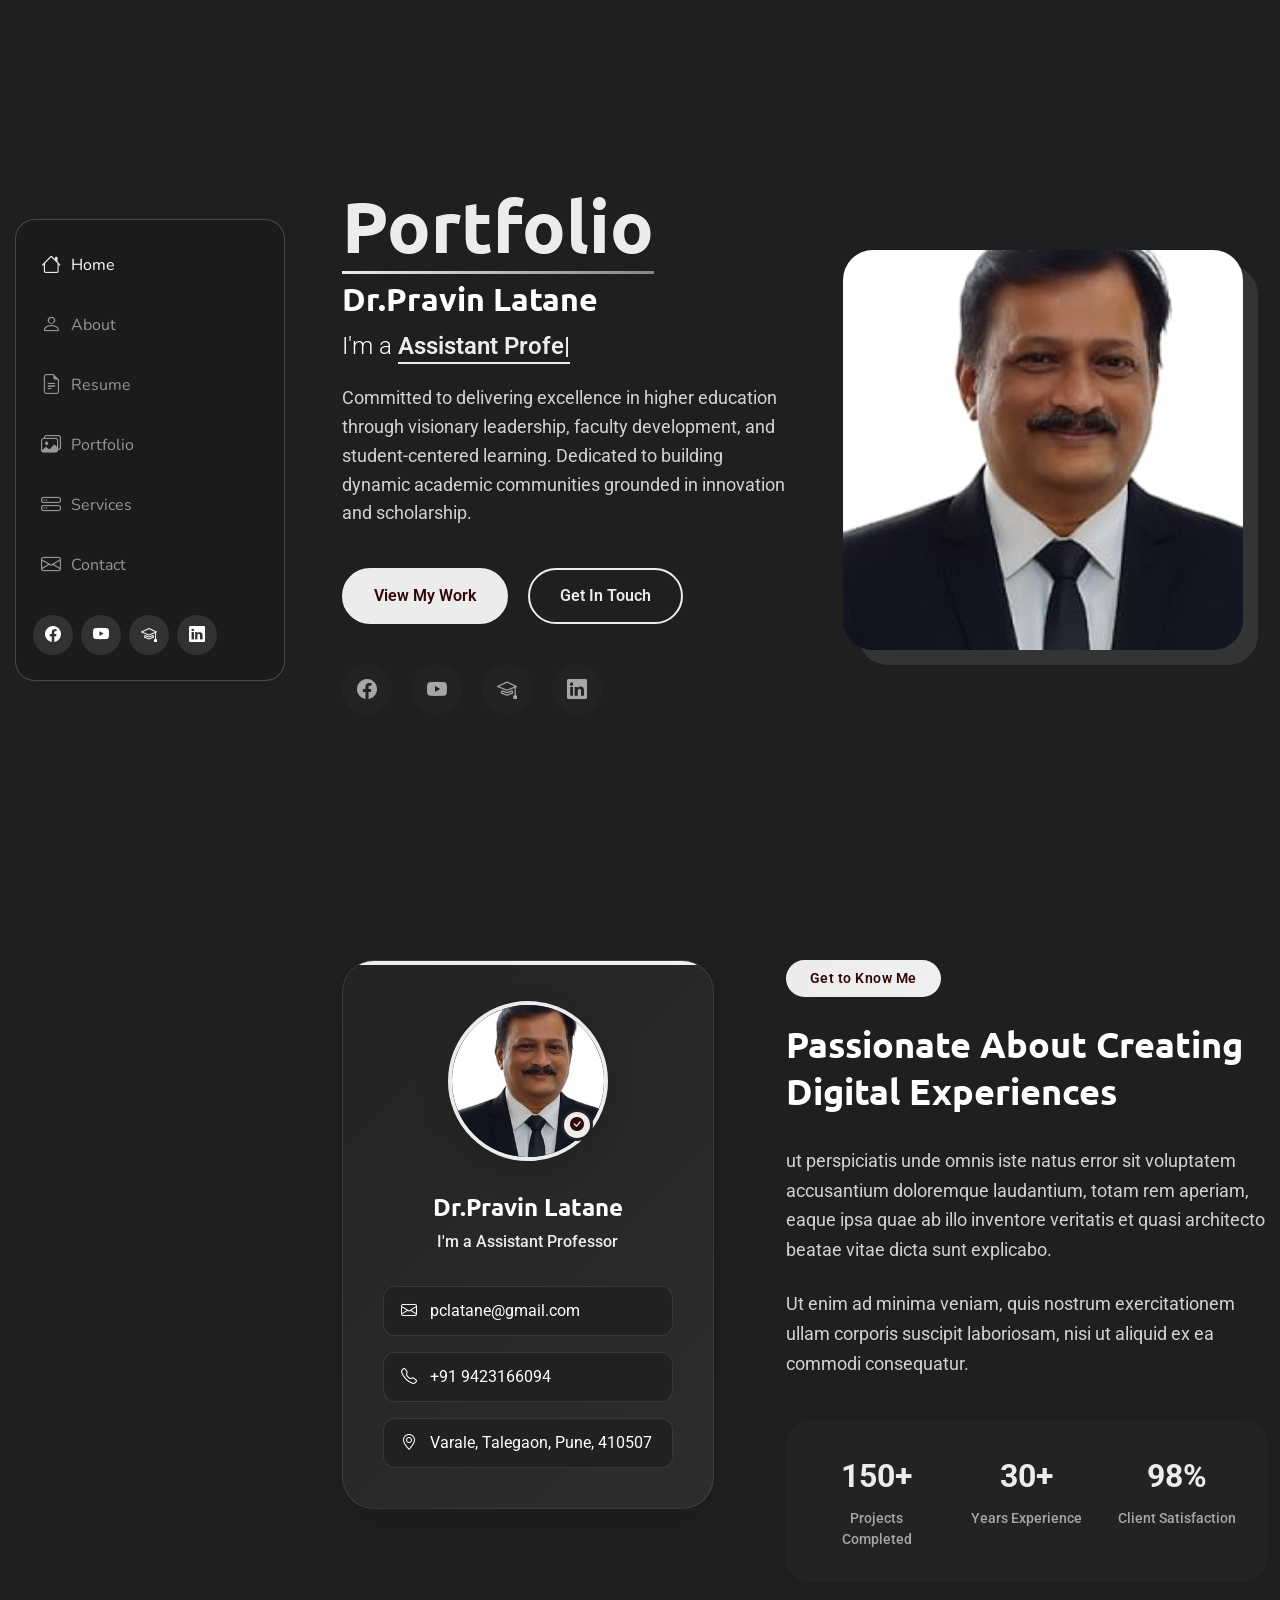
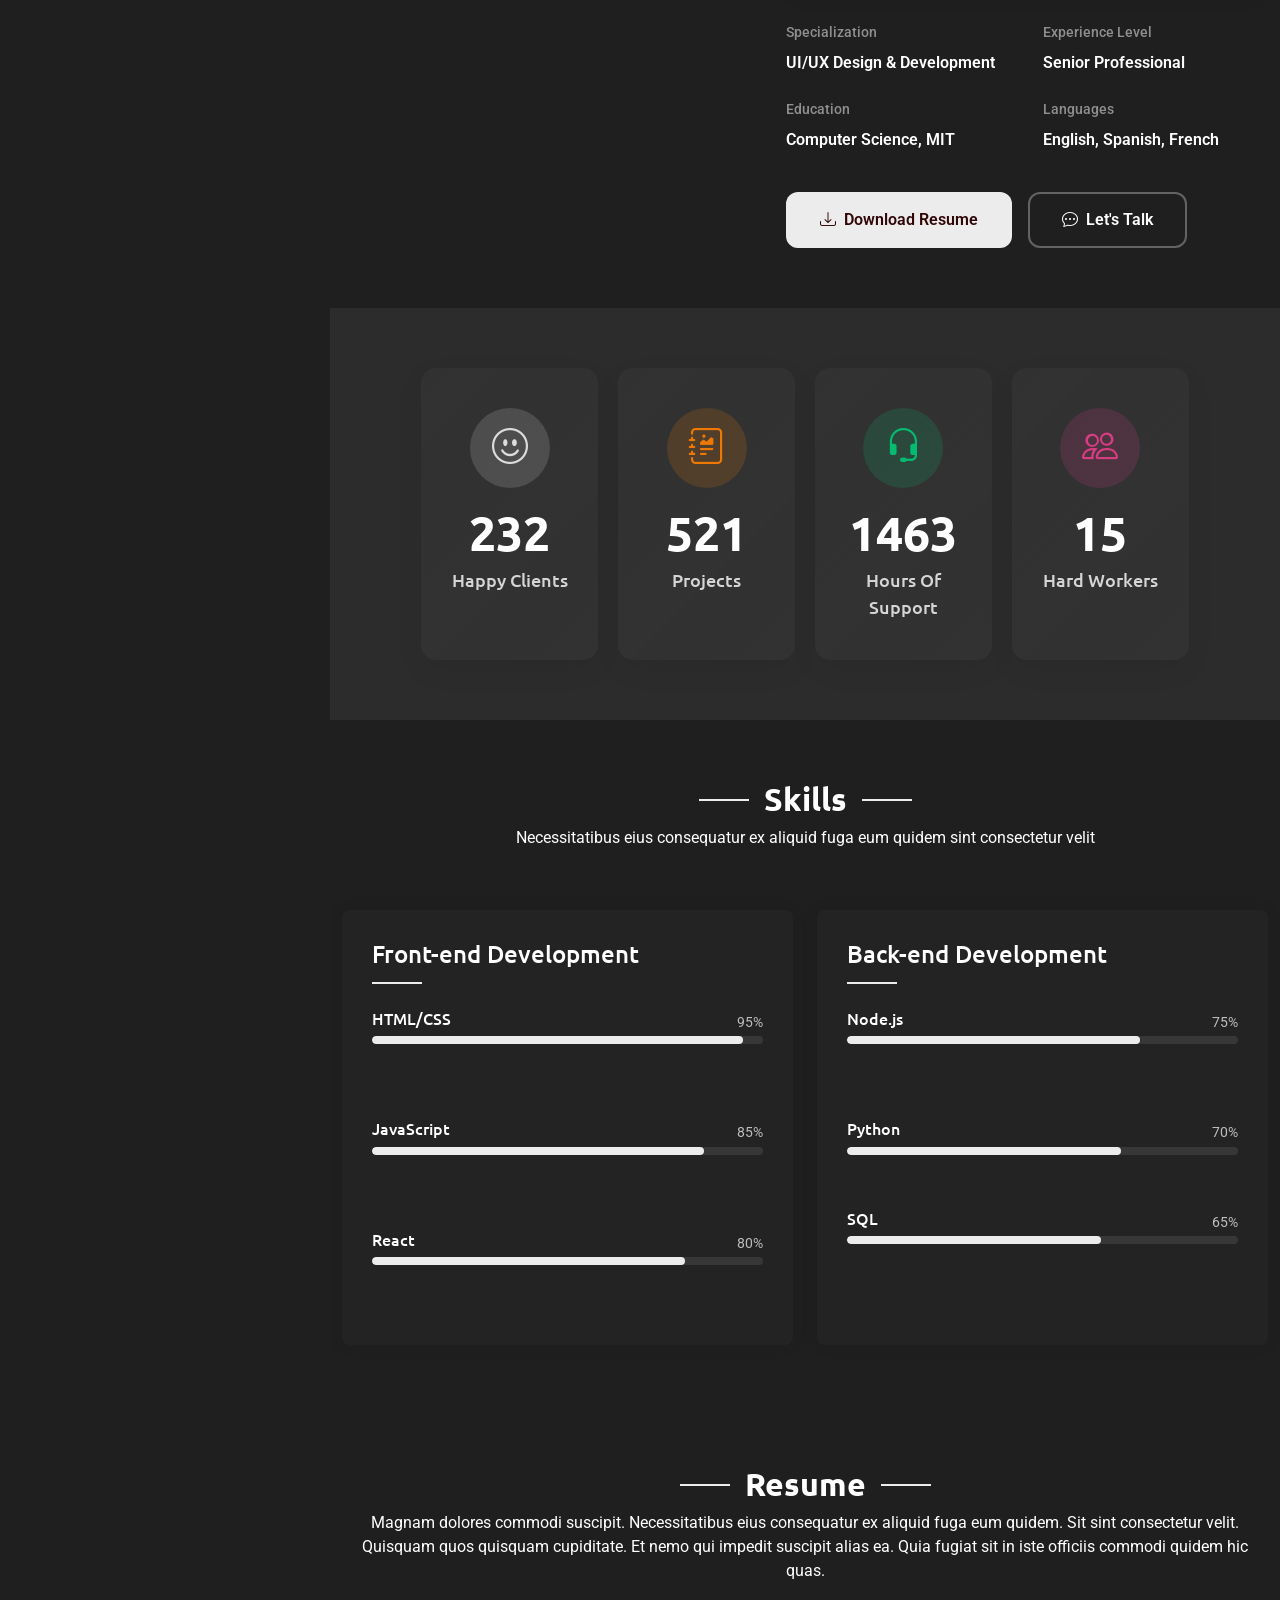
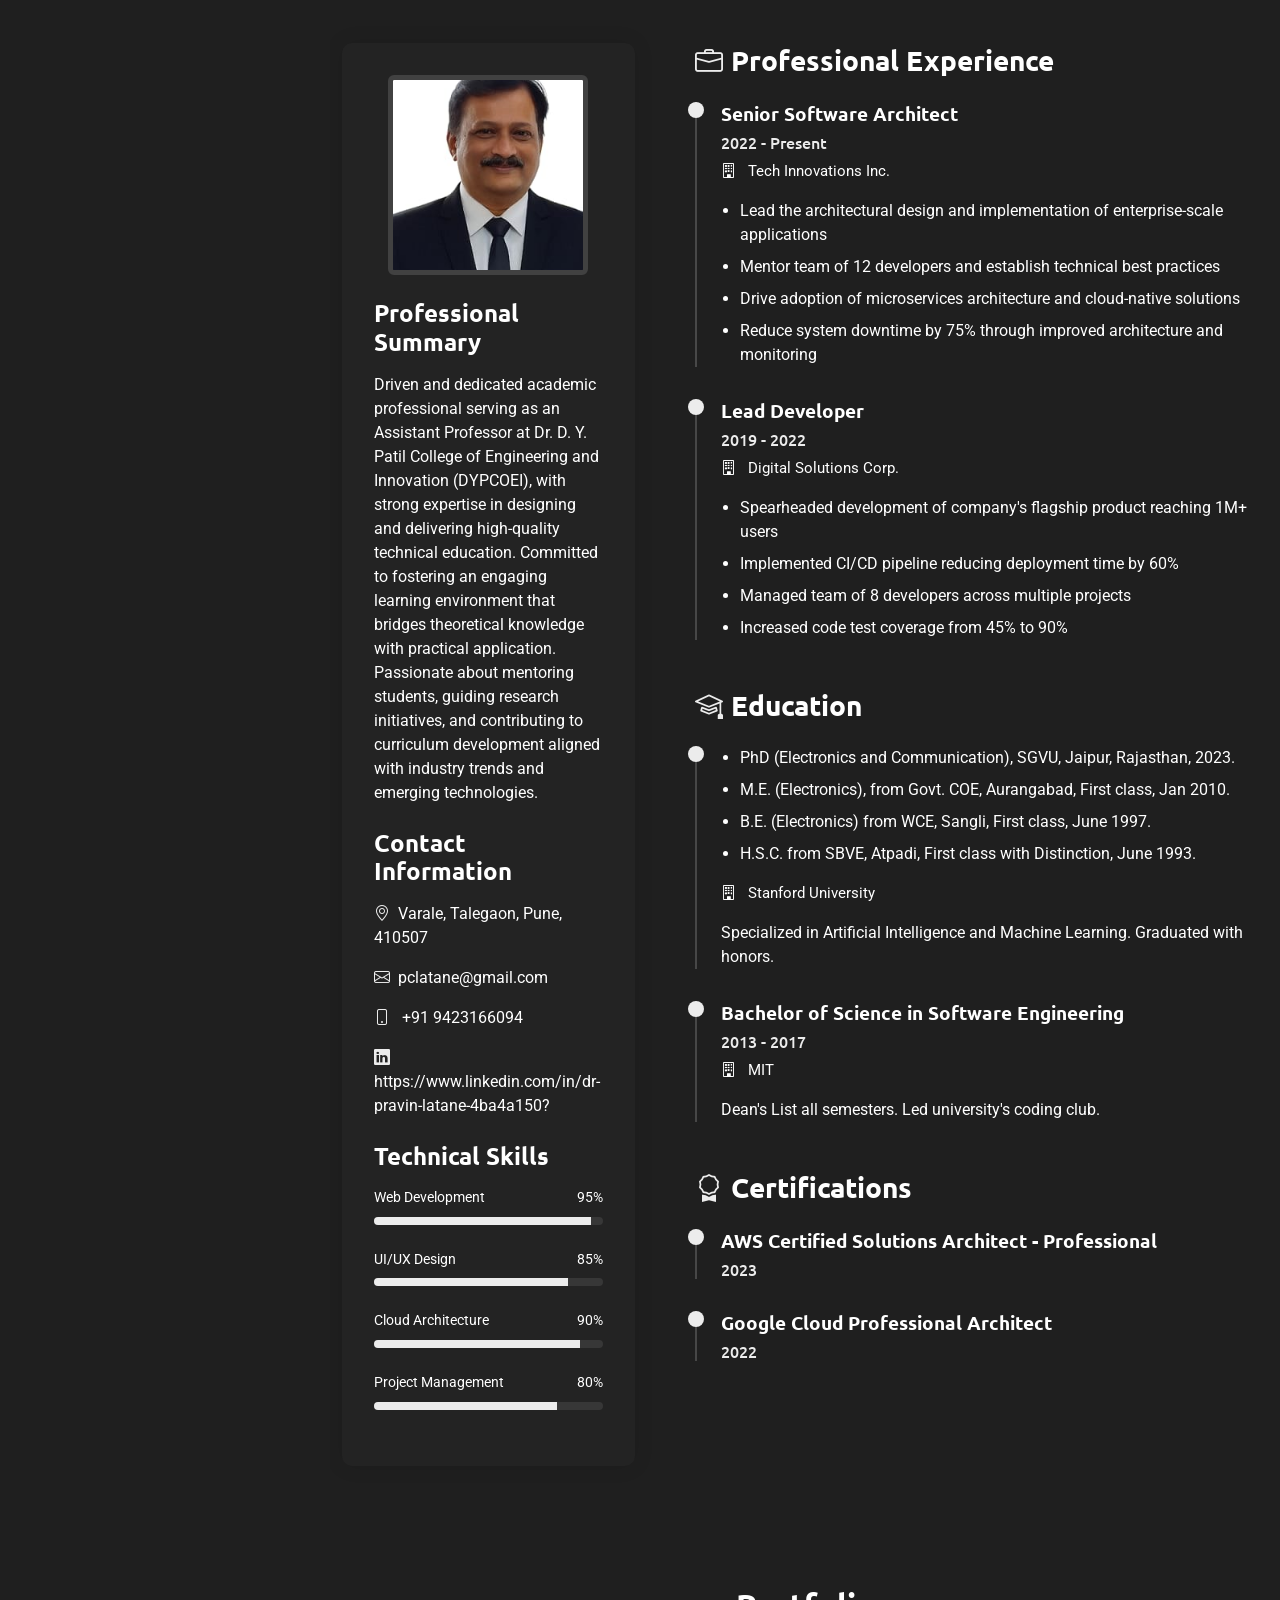
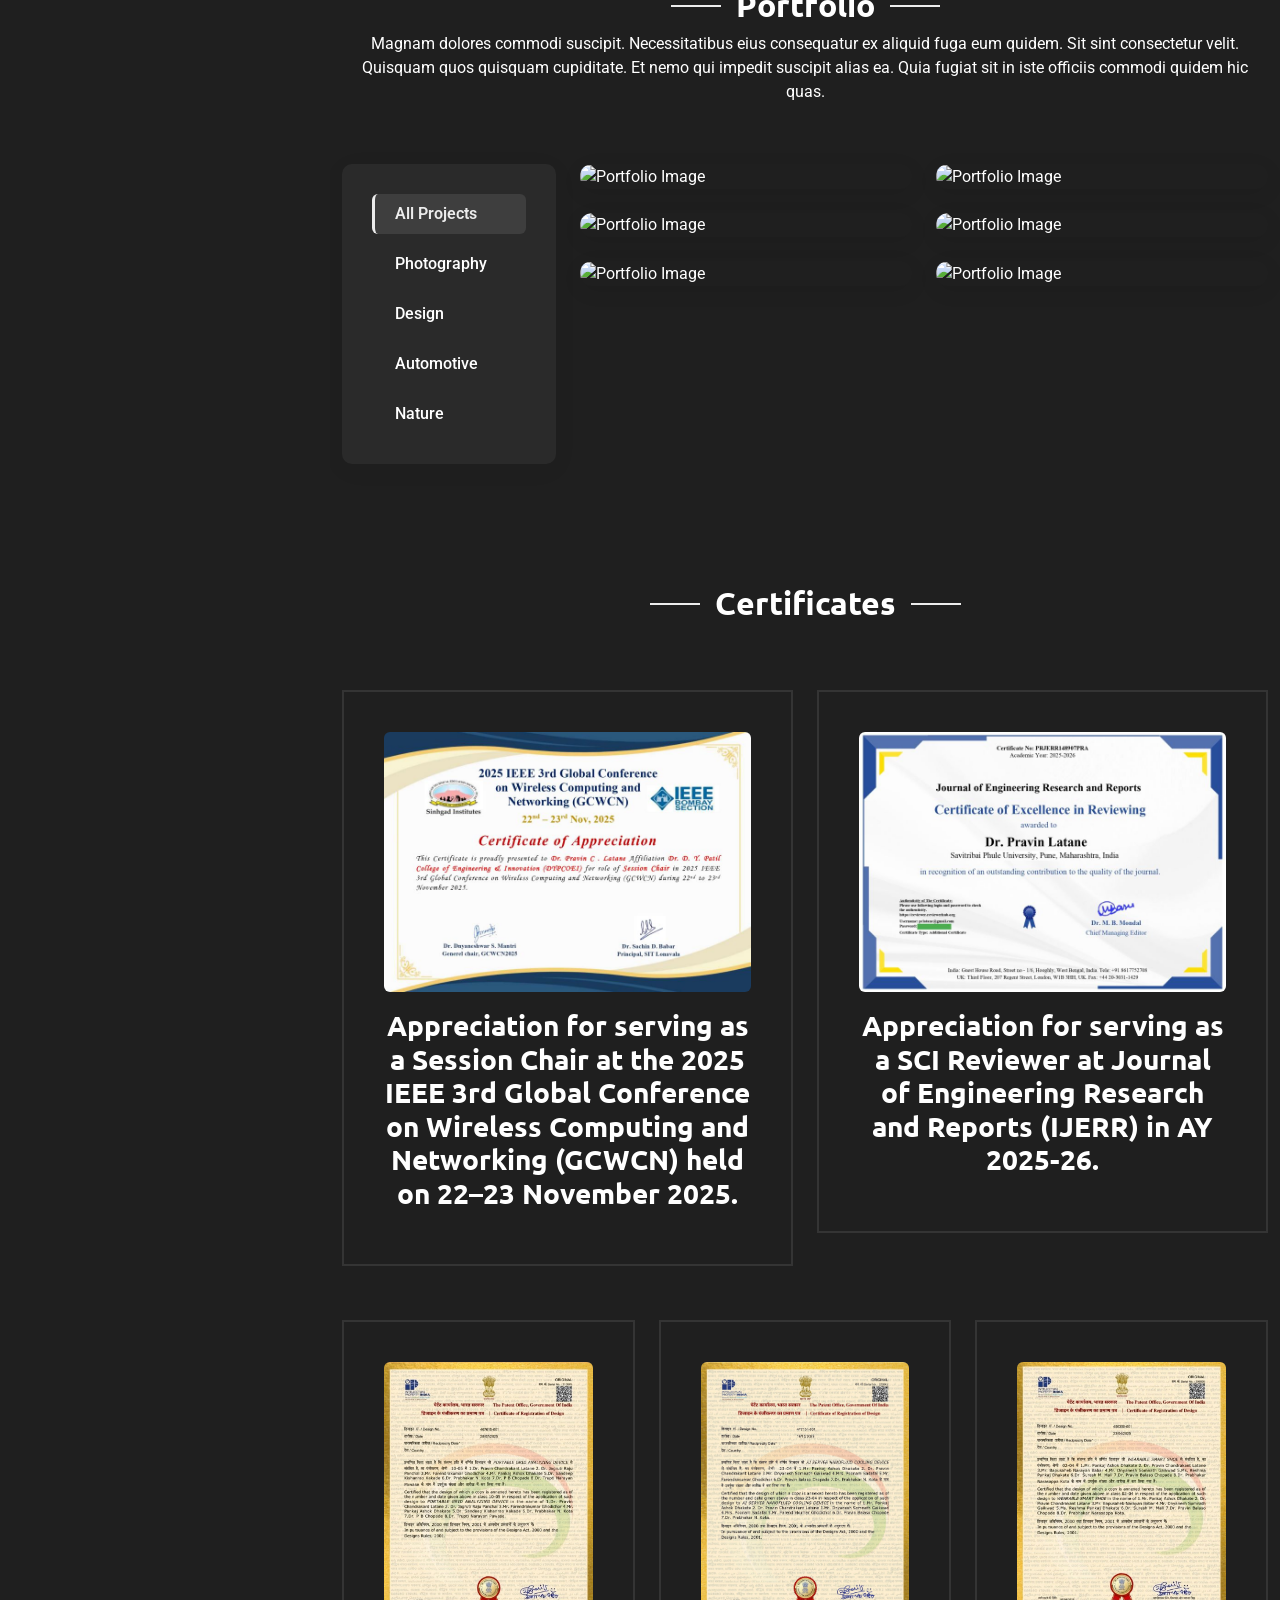
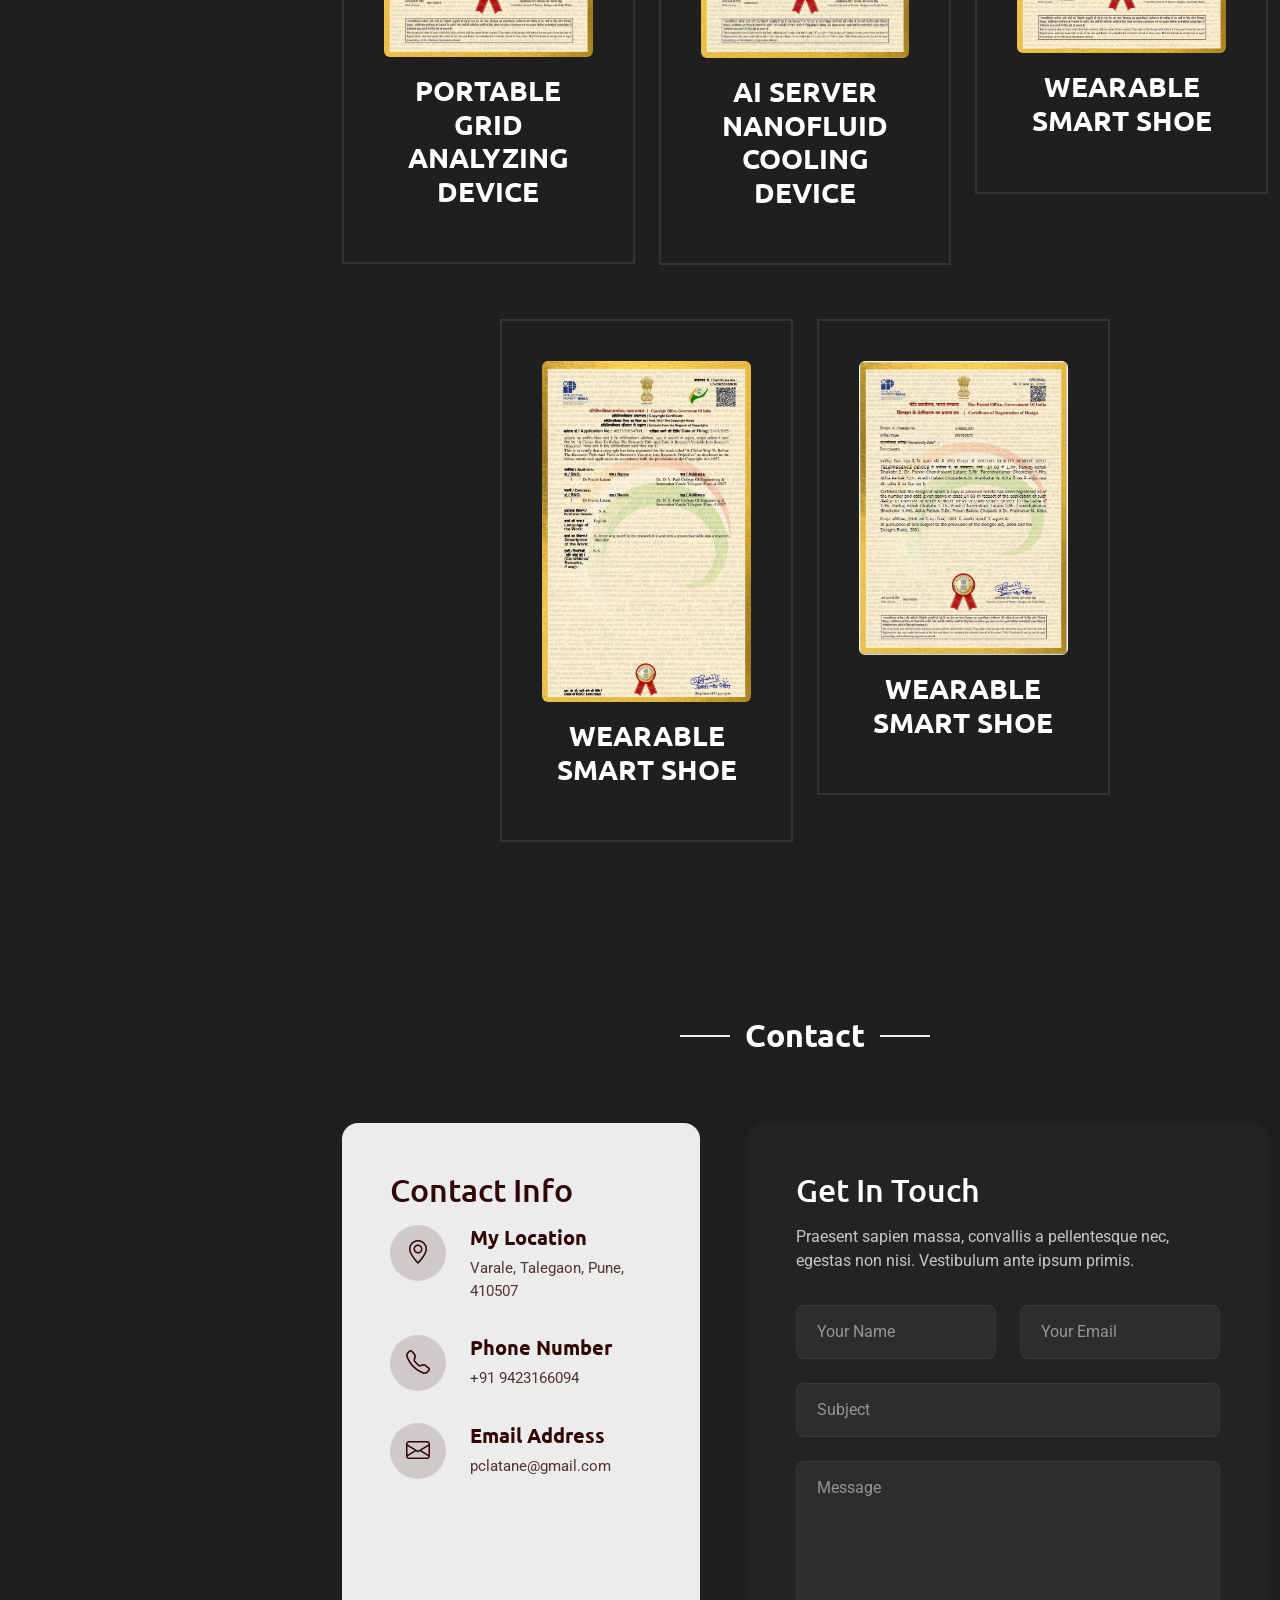
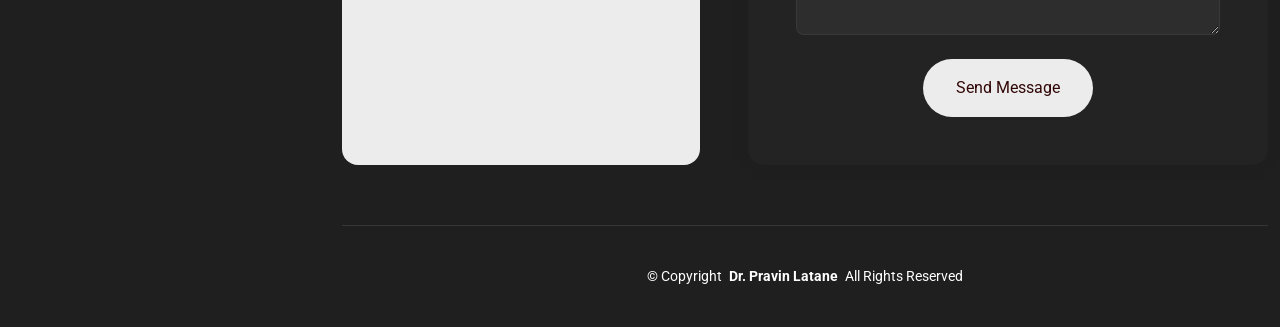
==== index.html @ 1a4019d5 "." ====
<!DOCTYPE html>
<html lang="en">

<head>
  <meta charset="utf-8">
  <meta content="width=device-width, initial-scale=1.0" name="viewport">
  <title>Personal-Portfolio</title>
  <meta name="description" content="">
  <meta name="keywords" content="">
  <link rel="stylesheet" href="https://cdnjs.cloudflare.com/ajax/libs/font-awesome/6.5.1/css/all.min.css">

  <!-- Favicons -->
  <link href="assets/img/favicon.png" rel="icon">
  <link href="assets/img/apple-touch-icon.png" rel="apple-touch-icon">

  <!-- Fonts -->
  <link href="https://fonts.googleapis.com" rel="preconnect">
  <link href="https://fonts.gstatic.com" rel="preconnect" crossorigin>
  <link href="https://fonts.googleapis.com/css2?family=Roboto:ital,wght@0,100;0,300;0,400;0,500;0,700;0,900;1,100;1,300;1,400;1,500;1,700;1,900&family=Ubuntu:ital,wght@0,300;0,400;0,500;0,700;1,300;1,400;1,500;1,700&family=Nunito:ital,wght@0,200;0,300;0,400;0,500;0,600;0,700;0,800;0,900;1,200;1,300;1,400;1,500;1,600;1,700;1,800;1,900&display=swap" rel="stylesheet">

  <!-- Vendor CSS Files -->
  <link href="assets/vendor/bootstrap/css/bootstrap.min.css" rel="stylesheet">
  <link href="assets/vendor/bootstrap-icons/bootstrap-icons.css" rel="stylesheet">
  <link href="assets/vendor/aos/aos.css" rel="stylesheet">
  <link href="assets/vendor/glightbox/css/glightbox.min.css" rel="stylesheet">
  <link href="assets/vendor/swiper/swiper-bundle.min.css" rel="stylesheet">

  <!-- Main CSS File -->
  <link href="assets/css/main.css" rel="stylesheet">

  <!-- =======================================================
  * Template Name: SnapFolio
  * Template URL: https://bootstrapmade.com/snapfolio-bootstrap-portfolio-template/
  * Updated: Jul 21 2025 with Bootstrap v5.3.7
  * Author: BootstrapMade.com
  * License: https://bootstrapmade.com/license/
  ======================================================== -->
</head>

<!-- Common Fullscreen Certificate Modal -->
<div class="modal fade" id="certificateModal" tabindex="-1">
  <div class="modal-dialog modal-fullscreen">
    <div class="modal-content bg-dark">

      <div class="modal-header border-0">
        <button type="button"
                class="btn-close btn-close-white ms-auto"
                data-bs-dismiss="modal"></button>
      </div>

      <div class="modal-body text-center overflow-auto p-4">
        <img src="" id="modalCertificateImage" class="modal-img">
      </div>

    </div>
  </div>
</div>

<body class="index-page">

  <header id="header" class="header dark-background d-flex flex-column justify-content-center">
    <i class="header-toggle d-xl-none bi bi-list"></i>

    <div class="header-container d-flex flex-column align-items-start">
      <nav id="navmenu" class="navmenu">
        <ul>
          <li><a href="#hero" class="active"><i class="bi bi-house navicon"></i>Home</a></li>
          <li><a href="#about"><i class="bi bi-person navicon"></i> About</a></li>
          <li><a href="#resume"><i class="bi bi-file-earmark-text navicon"></i> Resume</a></li>
          <li><a href="#portfolio"><i class="bi bi-images navicon"></i> Portfolio</a></li>
          <li><a href="#services"><i class="bi bi-hdd-stack navicon"></i> Services</a></li>
          <li><a href="#contact"><i class="bi bi-envelope navicon"></i> Contact</a></li>
        </ul>
      </nav>

      <div class="social-links text-center">
        <a href="https://www.facebook.com/pravin.latane.3/" class="facebook"><i class="bi bi-facebook"></i></a>
        <a href="https://www.youtube.com/@pravinlatane2280/" class="youtube"><i class="bi bi-youtube"></i></a>
        <a href="https://scholar.google.com/citations?user=OIyVj9wAAAAJ&hl=en" class="google-scholar"><i class="bi bi-mortarboard"></i></a>
        <a href="https://www.linkedin.com/in/dr-pravin-latane-4ba4a150?utm_source=share_via&utm_content=profile&utm_medium=member_android" class="linkedin"><i class="bi bi-linkedin"></i></a>
      </div>

    </div>

  </header>

  <main class="main">

    <!-- Hero Section -->   
    <section id="hero" class="hero section">

      <div class="background-elements">
        
      </div>

      <div class="hero-content">

        <div class="container">
          <div class="row align-items-center">

            <div class="col-lg-6" data-aos="fade-right" data-aos-delay="100">
              <div class="hero-text">
                <h1><span class="accent-text">Portfolio</span></h1>
                <h2>Dr.Pravin Latane</h2>
                <p class="lead">I'm a <span class="typed" data-typed-items=" Assistant Professor, IT department, "></span></p>
                <p class="description">Committed to delivering excellence in higher education through visionary leadership, faculty development, and student-centered learning. Dedicated to building dynamic academic communities grounded in innovation and scholarship.</p>

                <div class="hero-actions">
                  <a href="#portfolio" class="btn btn-primary">View My Work</a>
                  <a href="#contact" class="btn btn-outline">Get In Touch</a>
                </div>

                <div class="social-links">
                  <a href="https://www.facebook.com/pravin.latane.3/" class="facebook"><i class="bi bi-facebook"></i></a>
        <a href="https://www.youtube.com/@pravinlatane2280/" class="youtube"><i class="bi bi-youtube"></i></a>
        <a href="https://scholar.google.com/citations?user=OIyVj9wAAAAJ&hl=en" class="google-scholar"><i class="bi bi-mortarboard"></i></a>
        <a href="https://www.linkedin.com/in/dr-pravin-latane-4ba4a150?utm_source=share_via&utm_content=profile&utm_medium=member_android" class="linkedin"><i class="bi bi-linkedin"></i></a>
                </div>
              </div>
            </div>

            <div class="col-lg-6" data-aos="fade-left" data-aos-delay="200">
              <div class="hero-visual">
                <div class="profile-container">
                  <div class="profile-background"></div>
                  <img src="assets/img/pravin sir2.jpg" alt="Dr. Pravin Latane" class="profile-image">
                </div>
              </div>
            </div>

          </div>
        </div>
      </div>

    </section><!-- /Hero Section -->

    <!-- About Section -->
    <section id="about" class="about section">

      <div class="container" data-aos="fade-up" data-aos-delay="100">

        <div class="row">
          <div class="col-lg-5" data-aos="zoom-in" data-aos-delay="200">
            <div class="profile-card">
              <div class="profile-header">
                <div class="profile-image">
                  <img src="assets/img/pravin sir2.jpg" alt="Profile Image" class="img-fluid">
                </div>
                <div class="profile-badge">
                  <i class="bi bi-check-circle-fill"></i>
                </div>
              </div>

              <div class="profile-content">
                <h3>Dr.Pravin Latane</h3>
                <p class="profession">I'm a Assistant Professor</p>

                <div class="contact-links">
                  <a href="mailto:pclatane@gmail.com" class="contact-item">
                    <i class="bi bi-envelope"></i>
                   pclatane@gmail.com
                  </a>
                  <a href="tel:+91 9423166094" class="contact-item">
                    <i class="bi bi-telephone"></i>
                    +91 9423166094
                  </a>
                  <a href="#" class="contact-item">
                    <i class="bi bi-geo-alt"></i>
                    Varale, Talegaon, Pune, 410507
                  </a>
                </div>
              </div>
            </div>
          </div>

          <div class="col-lg-7" data-aos="fade-left" data-aos-delay="300">
            <div class="about-content">
              <div class="section-header">
                <span class="badge-text">Get to Know Me</span>
                <h2>Passionate About Creating Digital Experiences</h2>
              </div>

              <div class="description">
                <p>ut perspiciatis unde omnis iste natus error sit voluptatem accusantium doloremque laudantium, totam rem aperiam, eaque ipsa quae ab illo inventore veritatis et quasi architecto beatae vitae dicta sunt explicabo.</p>

                <p>Ut enim ad minima veniam, quis nostrum exercitationem ullam corporis suscipit laboriosam, nisi ut aliquid ex ea commodi consequatur.</p>
              </div>

              <div class="stats-grid">
                <div class="stat-item">
                  <div class="stat-number">150+</div>
                  <div class="stat-label">Projects Completed</div>
                </div>
                <div class="stat-item">
                  <div class="stat-number">30+</div>
                  <div class="stat-label">Years Experience</div>
                </div>
                <div class="stat-item">
                  <div class="stat-number">98%</div>
                  <div class="stat-label">Client Satisfaction</div>
                </div>
              </div>

              <div class="details-grid">
                <div class="detail-row">
                  <div class="detail-item">
                    <span class="detail-label">Specialization</span>
                    <span class="detail-value">UI/UX Design &amp; Development</span>
                  </div>
                  <div class="detail-item">
                    <span class="detail-label">Experience Level</span>
                    <span class="detail-value">Senior Professional</span>
                  </div>
                </div>
                <div class="detail-row">
                  <div class="detail-item">
                    <span class="detail-label">Education</span>
                    <span class="detail-value">Computer Science, MIT</span>
                  </div>
                  <div class="detail-item">
                    <span class="detail-label">Languages</span>
                    <span class="detail-value">English, Spanish, French</span>
                  </div>
                </div>
              </div>

              <div class="cta-section">
                <a href="#" class="btn btn-primary">
                  <i class="bi bi-download"></i>
                  Download Resume
                </a>
                <a href="#" class="btn btn-outline">
                  <i class="bi bi-chat-dots"></i>
                  Let's Talk
                </a>
              </div>
            </div>
          </div>
        </div>

      </div>

    </section><!-- /About Section -->

    <!-- Stats Section -->
    <section id="stats" class="stats section light-background">

      <div class="container" data-aos="fade-up" data-aos-delay="100">

        <div class="row justify-content-center">
          <div class="col-lg-10">
            <div class="stats-wrapper">
              <div class="stats-item" data-aos="zoom-in" data-aos-delay="150">
                <div class="icon-wrapper">
                  <i class="bi bi-emoji-smile"></i>
                </div>
                <span data-purecounter-start="0" data-purecounter-end="232" data-purecounter-duration="1" class="purecounter"></span>
                <p>Happy Clients</p>
              </div><!-- End Stats Item -->

              <div class="stats-item" data-aos="zoom-in" data-aos-delay="200">
                <div class="icon-wrapper">
                  <i class="bi bi-journal-richtext"></i>
                </div>
                <span data-purecounter-start="0" data-purecounter-end="521" data-purecounter-duration="1" class="purecounter"></span>
                <p>Projects</p>
              </div><!-- End Stats Item -->

              <div class="stats-item" data-aos="zoom-in" data-aos-delay="250">
                <div class="icon-wrapper">
                  <i class="bi bi-headset"></i>
                </div>
                <span data-purecounter-start="0" data-purecounter-end="1463" data-purecounter-duration="1" class="purecounter"></span>
                <p>Hours Of Support</p>
              </div><!-- End Stats Item -->

              <div class="stats-item" data-aos="zoom-in" data-aos-delay="300">
                <div class="icon-wrapper">
                  <i class="bi bi-people"></i>
                </div>
                <span data-purecounter-start="0" data-purecounter-end="15" data-purecounter-duration="1" class="purecounter"></span>
                <p>Hard Workers</p>
              </div><!-- End Stats Item -->
            </div>
          </div>
        </div>

      </div>

    </section><!-- /Stats Section -->

    <!-- Skills Section -->
    <section id="skills" class="skills section">

      <!-- Section Title -->
      <div class="container section-title" data-aos="fade-up">
        <h2>Skills</h2>
        <p>Necessitatibus eius consequatur ex aliquid fuga eum quidem sint consectetur velit</p>
      </div><!-- End Section Title -->

      <div class="container" data-aos="fade-up" data-aos-delay="100">

        <div class="row">
          <div class="col-lg-6">
            <div class="skills-category" data-aos="fade-up" data-aos-delay="200">
              <h3>Front-end Development</h3>
              <div class="skills-animation">
                <div class="skill-item">
                  <div class="d-flex justify-content-between align-items-center">
                    <h4>HTML/CSS</h4>
                    <span class="skill-percentage">95%</span>
                  </div>
                  <div class="progress">
                    <div class="progress-bar" role="progressbar" aria-valuenow="95" aria-valuemin="0" aria-valuemax="100"></div>
                  </div>
                  <div class="skill-tooltip">Expert level knowledge of semantic HTML5 and modern CSS3 techniques</div>
                </div>

                <div class="skill-item">
                  <div class="d-flex justify-content-between align-items-center">
                    <h4>JavaScript</h4>
                    <span class="skill-percentage">85%</span>
                  </div>
                  <div class="progress">
                    <div class="progress-bar" role="progressbar" aria-valuenow="85" aria-valuemin="0" aria-valuemax="100"></div>
                  </div>
                  <div class="skill-tooltip">Strong proficiency in ES6+, DOM manipulation, and modern frameworks</div>
                </div>

                <div class="skill-item">
                  <div class="d-flex justify-content-between align-items-center">
                    <h4>React</h4>
                    <span class="skill-percentage">80%</span>
                  </div>
                  <div class="progress">
                    <div class="progress-bar" role="progressbar" aria-valuenow="80" aria-valuemin="0" aria-valuemax="100"></div>
                  </div>
                  <div class="skill-tooltip">Experience with React hooks, state management, and component architecture</div>
                </div>
              </div>
            </div><!-- End Frontend Skills -->
          </div>

          <div class="col-lg-6">
            <div class="skills-category" data-aos="fade-up" data-aos-delay="300">
              <h3>Back-end Development</h3>
              <div class="skills-animation">
                <div class="skill-item">
                  <div class="d-flex justify-content-between align-items-center">
                    <h4>Node.js</h4>
                    <span class="skill-percentage">75%</span>
                  </div>
                  <div class="progress">
                    <div class="progress-bar" role="progressbar" aria-valuenow="75" aria-valuemin="0" aria-valuemax="100"></div>
                  </div>
                  <div class="skill-tooltip">Server-side JavaScript development with Express and REST APIs</div>
                </div>

                <div class="skill-item">
                  <div class="d-flex justify-content-between align-items-center">
                    <h4>Python</h4>
                    <span class="skill-percentage">70%</span>
                  </div>
                  <div class="progress">
                    <div class="progress-bar" role="progressbar" aria-valuenow="70" aria-valuemin="0" aria-valuemax="100"></div>
                  </div>
                  <div class="skill-tooltip">Python development with Django and data analysis tools</div>
                </div>

                <div class="skill-item">
                  <div class="d-flex justify-content-between align-items-center">
                    <h4>SQL</h4>
                    <span class="skill-percentage">65%</span>
                  </div>
                  <div class="progress">
                    <div class="progress-bar" role="progressbar" aria-valuenow="65" aria-valuemin="0" aria-valuemax="100"></div>
                  </div>
                  <div class="skill-tooltip">Database design, optimization, and complex queries</div>
                </div>
              </div>
            </div><!-- End Backend Skills -->
          </div>
        </div>

      </div>

    </section><!-- /Skills Section -->

    <!-- Resume Section -->
    <section id="resume" class="resume section">

      <!-- Section Title -->
      <div class="container section-title" data-aos="fade-up">
        <h2>Resume</h2>
        <p>Magnam dolores commodi suscipit. Necessitatibus eius consequatur ex aliquid fuga eum quidem. Sit sint consectetur velit. Quisquam quos quisquam cupiditate. Et nemo qui impedit suscipit alias ea. Quia fugiat sit in iste officiis commodi quidem hic quas.</p>
      </div><!-- End Section Title -->

      <div class="container" data-aos="fade-up" data-aos-delay="100">

        <div class="row gy-4">
          <!-- Left column with summary and contact -->
          <div class="col-lg-4">
            <div class="resume-side" data-aos="fade-right" data-aos-delay="100">
              <div class="profile-img mb-4">
                <img src="assets/img/pravin sir2.jpg" alt="Profile" class="img-fluid rounded">
              </div>

              <h3>Professional Summary</h3>
              <p>Driven and dedicated academic professional serving as an Assistant Professor at Dr. D. Y. Patil College of Engineering and Innovation (DYPCOEI), with strong expertise in designing and delivering high-quality technical education. Committed to fostering an engaging learning environment that bridges theoretical knowledge with practical application. Passionate about mentoring students, guiding research initiatives, and contributing to curriculum development aligned with industry trends and emerging technologies.</p>

              <h3 class="mt-4">Contact Information</h3>
              <ul class="contact-info list-unstyled">
                <li><i class="bi bi-geo-alt"></i>Varale, Talegaon, Pune, 410507</li>
                <li><i class="bi bi-envelope"></i>pclatane@gmail.com </li>
                <li><i class="bi bi-phone"></i> +91 9423166094</li>
                <li><i class="bi bi-linkedin"></i> https://www.linkedin.com/in/dr-pravin-latane-4ba4a150?</li>
              </ul>

              <div class="skills-animation mt-4">
                <h3>Technical Skills</h3>
                <div class="skill-item">
                  <div class="d-flex justify-content-between">
                    <span>Web Development</span>
                    <span>95%</span>
                  </div>
                  <div class="progress">
                    <div class="progress-bar" role="progressbar" aria-valuenow="95" aria-valuemin="0" aria-valuemax="100"></div>
                  </div>
                </div>

                <div class="skill-item">
                  <div class="d-flex justify-content-between">
                    <span>UI/UX Design</span>
                    <span>85%</span>
                  </div>
                  <div class="progress">
                    <div class="progress-bar" role="progressbar" aria-valuenow="85" aria-valuemin="0" aria-valuemax="100"></div>
                  </div>
                </div>

                <div class="skill-item">
                  <div class="d-flex justify-content-between">
                    <span>Cloud Architecture</span>
                    <span>90%</span>
                  </div>
                  <div class="progress">
                    <div class="progress-bar" role="progressbar" aria-valuenow="90" aria-valuemin="0" aria-valuemax="100"></div>
                  </div>
                </div>

                <div class="skill-item">
                  <div class="d-flex justify-content-between">
                    <span>Project Management</span>
                    <span>80%</span>
                  </div>
                  <div class="progress">
                    <div class="progress-bar" role="progressbar" aria-valuenow="80" aria-valuemin="0" aria-valuemax="100"></div>
                  </div>
                </div>
              </div>
            </div>
          </div>

          <!-- Right column with experience and education -->
          <div class="col-lg-8 ps-4 ps-lg-5">
            <!-- Experience Section -->
            <div class="resume-section" data-aos="fade-up">
              <h3><i class="bi bi-briefcase me-2"></i>Professional Experience</h3>

              <div class="resume-item">
                <h4>Senior Software Architect</h4>
                <h5>2022 - Present</h5>
                <p class="company"><i class="bi bi-building"></i> Tech Innovations Inc.</p>
                <ul>
                  <li>Lead the architectural design and implementation of enterprise-scale applications</li>
                  <li>Mentor team of 12 developers and establish technical best practices</li>
                  <li>Drive adoption of microservices architecture and cloud-native solutions</li>
                  <li>Reduce system downtime by 75% through improved architecture and monitoring</li>
                </ul>
              </div>

              <div class="resume-item">
                <h4>Lead Developer</h4>
                <h5>2019 - 2022</h5>
                <p class="company"><i class="bi bi-building"></i> Digital Solutions Corp.</p>
                <ul>
                  <li>Spearheaded development of company's flagship product reaching 1M+ users</li>
                  <li>Implemented CI/CD pipeline reducing deployment time by 60%</li>
                  <li>Managed team of 8 developers across multiple projects</li>
                  <li>Increased code test coverage from 45% to 90%</li>
                </ul>
              </div>
            </div>

            <!-- Education Section -->
            <div class="resume-section" data-aos="fade-up" data-aos-delay="100">
              <h3><i class="bi bi-mortarboard me-2"></i>Education</h3>

              <div class="resume-item">
                <ul>
                  <li>PhD (Electronics and Communication), SGVU, Jaipur, Rajasthan, 2023.</li>
                  <li> M.E. (Electronics), from Govt. COE, Aurangabad, First class, Jan 2010.</li>
                  <li>B.E. (Electronics) from WCE, Sangli, First class, June 1997.</li>
                  <li>H.S.C. from SBVE, Atpadi, First class with Distinction, June 1993.</li>
                </ul>
                
                <p class="company"><i class="bi bi-building"></i> Stanford University</p>
                <p>Specialized in Artificial Intelligence and Machine Learning. Graduated with honors.</p>
              </div>

              <div class="resume-item">
                <h4>Bachelor of Science in Software Engineering</h4>
                <h5>2013 - 2017</h5>
                <p class="company"><i class="bi bi-building"></i> MIT</p>
                <p>Dean's List all semesters. Led university's coding club.</p>
              </div>
            </div>

            <!-- Certifications Section -->
            <div class="resume-section" data-aos="fade-up" data-aos-delay="200">
              <h3><i class="bi bi-award me-2"></i>Certifications</h3>

              <div class="resume-item">
                <h4>AWS Certified Solutions Architect - Professional</h4>
                <h5>2023</h5>
              </div>

              <div class="resume-item">
                <h4>Google Cloud Professional Architect</h4>
                <h5>2022</h5>
              </div>
            </div>
          </div>
        </div>

      </div>

    </section><!-- /Resume Section -->

    <!-- Portfolio Section -->
    <section id="portfolio" class="portfolio section">

      <!-- Section Title -->
      <div class="container section-title" data-aos="fade-up">
        <h2>Portfolio</h2>
        <p>Magnam dolores commodi suscipit. Necessitatibus eius consequatur ex aliquid fuga eum quidem. Sit sint consectetur velit. Quisquam quos quisquam cupiditate. Et nemo qui impedit suscipit alias ea. Quia fugiat sit in iste officiis commodi quidem hic quas.</p>
      </div><!-- End Section Title -->

      <div class="container" data-aos="fade-up" data-aos-delay="100">

        <div class="isotope-layout" data-default-filter="*" data-layout="masonry" data-sort="original-order">

          <div class="row">
            <div class="col-lg-3 filter-sidebar">
              <div class="filters-wrapper" data-aos="fade-right" data-aos-delay="150">
                <ul class="portfolio-filters isotope-filters">
                  <li data-filter="*" class="filter-active">All Projects</li>
                  <li data-filter=".filter-photography">Photography</li>
                  <li data-filter=".filter-design">Design</li>
                  <li data-filter=".filter-automotive">Automotive</li>
                  <li data-filter=".filter-nature">Nature</li>
                </ul>
              </div>
            </div>

            <div class="col-lg-9">
              <div class="row gy-4 portfolio-container isotope-container" data-aos="fade-up" data-aos-delay="200">

                <div class="col-lg-6 col-md-6 portfolio-item isotope-item filter-photography">
                  <div class="portfolio-wrap">
                    <img src="assets/img/portfolio/portfolio-portrait-1.webp" class="img-fluid" alt="Portfolio Image" loading="lazy">
                    <div class="portfolio-info">
                      <div class="content">
                        <span class="category">Photography</span>
                        <h4>Capturing Moments</h4>
                        <div class="portfolio-links">
                          <a href="assets/img/portfolio/portfolio-portrait-1.webp" class="glightbox" title="Capturing Moments"><i class="bi bi-plus-lg"></i></a>
                          <a href="portfolio-details.html" title="More Details"><i class="bi bi-arrow-right"></i></a>
                        </div>
                      </div>
                    </div>
                  </div>
                </div><!-- End Portfolio Item -->

                <div class="col-lg-6 col-md-6 portfolio-item isotope-item filter-design">
                  <div class="portfolio-wrap">
                    <img src="assets/img/portfolio/portfolio-2.webp" class="img-fluid" alt="Portfolio Image" loading="lazy">
                    <div class="portfolio-info">
                      <div class="content">
                        <span class="category">Web Design</span>
                        <h4>Woodcraft Design</h4>
                        <div class="portfolio-links">
                          <a href="assets/img/portfolio/portfolio-2.webp" class="glightbox" title="Woodcraft Design"><i class="bi bi-plus-lg"></i></a>
                          <a href="portfolio-details.html" title="More Details"><i class="bi bi-arrow-right"></i></a>
                        </div>
                      </div>
                    </div>
                  </div>
                </div><!-- End Portfolio Item -->

                <div class="col-lg-6 col-md-6 portfolio-item isotope-item filter-automotive">
                  <div class="portfolio-wrap">
                    <img src="assets/img/portfolio/portfolio-portrait-2.webp" class="img-fluid" alt="Portfolio Image" loading="lazy" >
                    <div class="portfolio-info">
                      <div class="content">
                        <span class="category">Automotive</span>
                        <h4>Classic Beauty</h4>
                        <div class="portfolio-links">
                          <a href="assets/img/portfolio/portfolio-portrait-2.webp" class="glightbox" title="Classic Beauty"><i class="bi bi-plus-lg"></i></a>
                          <a href="portfolio-details.html" title="More Details"><i class="bi bi-arrow-right"></i></a>
                        </div>
                      </div>
                    </div>
                  </div>
                </div><!-- End Portfolio Item -->

                <div class="col-lg-6 col-md-6 portfolio-item isotope-item filter-nature">
                  <div class="portfolio-wrap">
                    <img src="assets/img/portfolio/portfolio-portrait-4.webp" class="img-fluid" alt="Portfolio Image" loading="lazy">
                    <div class="portfolio-info">
                      <div class="content">
                        <span class="category">Nature</span>
                        <h4>Natural Growth</h4>
                        <div class="portfolio-links">
                          <a href="assets/img/portfolio/portfolio-portrait-4.webp" class="glightbox" title="Natural Growth"><i class="bi bi-plus-lg"></i></a>
                          <a href="portfolio-details.html" title="More Details"><i class="bi bi-arrow-right"></i></a>
                        </div>
                      </div>
                    </div>
                  </div>
                </div><!-- End Portfolio Item -->

                <div class="col-lg-6 col-md-6 portfolio-item isotope-item filter-photography">
                  <div class="portfolio-wrap">
                    <img src="assets/img/portfolio/portfolio-5.webp" class="img-fluid" alt="Portfolio Image" loading="lazy">
                    <div class="portfolio-info">
                      <div class="content">
                        <span class="category">Photography</span>
                        <h4>Urban Stories</h4>
                        <div class="portfolio-links">
                          <a href="assets/img/portfolio/portfolio-5.webp" class="glightbox" title="Urban Stories"><i class="bi bi-plus-lg"></i></a>
                          <a href="portfolio-details.html" title="More Details"><i class="bi bi-arrow-right"></i></a>
                        </div>
                      </div>
                    </div>
                  </div>
                </div><!-- End Portfolio Item -->

                <div class="col-lg-6 col-md-6 portfolio-item isotope-item filter-design">
                  <div class="portfolio-wrap">
                    <img src="assets/img/portfolio/portfolio-6.webp" class="img-fluid" alt="Portfolio Image" loading="lazy">
                    <div class="portfolio-info">
                      <div class="content">
                        <span class="category">Web Design</span>
                        <h4>Digital Experience</h4>
                        <div class="portfolio-links">
                          <a href="assets/img/portfolio/portfolio-6.webp" class="glightbox" title="Digital Experience"><i class="bi bi-plus-lg"></i></a>
                          <a href="portfolio-details.html" title="More Details"><i class="bi bi-arrow-right"></i></a>
                        </div>
                      </div>
                    </div>
                  </div>
                </div><!-- End Portfolio Item -->

              </div><!-- End Portfolio Container -->
            </div>
          </div>

        </div>

      </div>

    </section><!-- /Portfolio Section -->

    <!-- Services Section -->
    <section id="services" class="services section">

  <!-- Section Title -->
  <div class="container section-title" data-aos="fade-up">
    <h2>Certificates</h2>
  </div>

  <div class="container" data-aos="fade-up" data-aos-delay="100">

    <!-- ===== First Row (2 Certificates) ===== -->
    <div class="row justify-content-center">

      <!-- Certificate 1 -->
      <div class="col-lg-6 col-md-6 mb-4">
  <div class="service-card position-relative z-1">

    <div class="service-image">
      <img src="assets/img/cer1.jpg" class="img-fluid rounded"
     style="cursor:pointer;"
     onclick="openCertificate(this.src)"
     data-bs-toggle="modal"
     data-bs-target="#certificateModal">
    </div>

    <h3 class="mt-3 text-center">
      Appreciation for serving as a Session Chair at the 2025 IEEE 3rd Global Conference on Wireless Computing and Networking (GCWCN) held on 22–23 November 2025.
    </h3>

  </div>
</div>
      <!-- Certificate 2 -->
      <div class="col-lg-6 col-md-6 mb-4">
        <div class="service-card position-relative z-1">
          <div class="service-image">
            <img src="assets/img/cer2.jpg" class="img-fluid rounded"
            style="cursor:pointer;"
            onclick="openCertificate(this.src)"
            data-bs-toggle="modal"
            data-bs-target="#certificateModal">
          </div>
          
          <h3 class="mt-3 text-center">
            Appreciation for serving as a SCI Reviewer at Journal of Engineering Research and Reports (IJERR) in AY 2025-26.
          </h3>
        </div>
      </div>

    </div>
    <!-- ===== End First Row ===== -->


    <!-- ===== Second Row (3 Certificates) ===== -->
    <div class="row justify-content-center">

      <!-- Certificate 3 -->
      <div class="col-lg-4 col-md-6 mb-4">
        <div class="service-card position-relative z-1">
          <div class="service-image">
            <img src="assets/img/cer3.jpeg" class="img-fluid rounded"
     style="cursor:pointer;"
     onclick="openCertificate(this.src)"
     data-bs-toggle="modal"
     data-bs-target="#certificateModal">
          </div>
          
          <h3 class="mt-3 text-center">
            PORTABLE GRID ANALYZING DEVICE
          </h3>
        </div>
      </div>

      <!-- Certificate 4 -->
      <div class="col-lg-4 col-md-6 mb-4">
        <div class="service-card position-relative z-1">
          <div class="service-image">
            <img src="assets/img/cer4.jpeg" class="img-fluid rounded"
     style="cursor:pointer;"
     onclick="openCertificate(this.src)"
     data-bs-toggle="modal"
     data-bs-target="#certificateModal">
          </div>
          
          <h3 class="mt-3 text-center">
            AI SERVER NANOFLUID COOLING DEVICE
          </h3>
        </div>
      </div>

      <!-- Certificate 5 -->
      <div class="col-lg-4 col-md-6 mb-4">
        <div class="service-card position-relative z-1">
          <div class="service-image">
           <img src="assets/img/cer5.jpeg" class="img-fluid rounded"
     style="cursor:pointer;"
     onclick="openCertificate(this.src)"
     data-bs-toggle="modal"
     data-bs-target="#certificateModal">
          </div>
         
          <h3 class="mt-3 text-center">
            WEARABLE SMART SHOE
          </h3>
        </div>
      </div>

    </div>

    <div class="row justify-content-center">


    <!-- Certificate 6 -->
      <div class="col-lg-4 col-md-6 mb-4">
        <div class="service-card position-relative z-1">
          <div class="service-image">
           <img src="assets/img/cer6.jpeg" class="img-fluid rounded"
     style="cursor:pointer;"
     onclick="openCertificate(this.src)"
     data-bs-toggle="modal"
     data-bs-target="#certificateModal">
          </div>
         
          <h3 class="mt-3 text-center">
            WEARABLE SMART SHOE
          </h3>
        </div>
      </div>

    

    <!-- Certificate 7 -->
      <div class="col-lg-4 col-md-6 mb-4">
        <div class="service-card position-relative z-1">
          <div class="service-image">
            <img src="assets/img/cer7.jpeg" class="img-fluid rounded"
     style="cursor:pointer;"
     onclick="openCertificate(this.src)"
     data-bs-toggle="modal"
     data-bs-target="#certificateModal">
          </div>
         
          <h3 class="mt-3 text-center">
            WEARABLE SMART SHOE
          </h3>
        </div>
      </div>

    </div>
    <!-- ===== End Second Row ===== -->

  </div>

</section>
    
    <!-- Contact Section -->
    <section id="contact" class="contact section">

      <!-- Section Title -->
      <div class="container section-title" data-aos="fade-up">
        <h2>Contact</h2>
        
      </div><!-- End Section Title -->

      <div class="container">

        <div class="row g-4 g-lg-5">
          <div class="col-lg-5">
            <div class="info-box">
              <h3>Contact Info</h3>
             

              <div class="info-item">
                <div class="icon-box">
                  <i class="bi bi-geo-alt"></i>
                </div>
                <div class="content">
                  <h4>My Location</h4>
                  <p>Varale, Talegaon, Pune, 410507</p>
                 
                </div>
              </div>

              <div class="info-item">
                <div class="icon-box">
                  <i class="bi bi-telephone"></i>
                </div>
                <div class="content">
                  <h4>Phone Number</h4>
                  
                  <p>+91 9423166094</p>
                </div>
              </div>

              <div class="info-item">
                <div class="icon-box">
                  <i class="bi bi-envelope"></i>
                </div>
                <div class="content">
                  <h4>Email Address</h4>
                  
                  <p>pclatane@gmail.com</p>
                </div>
              </div>
            </div>
          </div>

          <div class="col-lg-7">
            <div class="contact-form">
              <h3>Get In Touch</h3>
              <p>Praesent sapien massa, convallis a pellentesque nec, egestas non nisi. Vestibulum ante ipsum primis.</p>

              <form action="forms/contact.php" method="post" class="php-email-form">
                <div class="row gy-4">

                  <div class="col-md-6">
                    <input type="text" name="name" class="form-control" placeholder="Your Name" required="">
                  </div>

                  <div class="col-md-6 ">
                    <input type="email" class="form-control" name="email" placeholder="Your Email" required="">
                  </div>

                  <div class="col-12">
                    <input type="text" class="form-control" name="subject" placeholder="Subject" required="">
                  </div>

                  <div class="col-12">
                    <textarea class="form-control" name="message" rows="6" placeholder="Message" required=""></textarea>
                  </div>

                  <div class="col-12 text-center">
                    <div class="loading">Loading</div>
                    <div class="error-message"></div>
                    <div class="sent-message">Your message has been sent. Thank you!</div>

                    <button type="submit" class="btn">Send Message</button>
                  </div>

                </div>
              </form>

            </div>
          </div>

        </div>

      </div>

    </section><!-- /Contact Section -->

  </main>

  <footer id="footer" class="footer position-relative">
<div class="container">
      <div class="copyright text-center ">
        <p>© <span>Copyright</span> <strong class="px-1 sitename">Dr. Pravin Latane</strong> <span>All Rights Reserved</span></p>
      </div>
      
    </div>

  </footer>

  <!-- Scroll Top -->
  <a href="#" id="scroll-top" class="scroll-top d-flex align-items-center justify-content-center"><i class="bi bi-arrow-up-short"></i></a>

  <!-- Preloader -->
  <div id="preloader"></div>

  <!-- Vendor JS Files -->
  <script src="assets/vendor/bootstrap/js/bootstrap.bundle.min.js"></script>
  <script src="assets/vendor/php-email-form/validate.js"></script>
  <script src="assets/vendor/aos/aos.js"></script>
  <script src="assets/vendor/typed.js/typed.umd.js"></script>
  <script src="assets/vendor/purecounter/purecounter_vanilla.js"></script>
  <script src="assets/vendor/waypoints/noframework.waypoints.js"></script>
  <script src="assets/vendor/isotope-layout/isotope.pkgd.min.js"></script>
  <script src="assets/vendor/imagesloaded/imagesloaded.pkgd.min.js"></script>
  <script src="assets/vendor/glightbox/js/glightbox.min.js"></script>
  <script src="assets/vendor/swiper/swiper-bundle.min.js"></script>

  <!-- Main JS File -->
  <script src="assets/js/main.js"></script>
<script>
  function openCertificate(src) {
    document.getElementById("modalCertificateImage").src = src;
  }
</script>
</body>

</html>
---- assets/css/main.css ----
/**
* Template Name: SnapFolio
* Template URL: https://bootstrapmade.com/snapfolio-bootstrap-portfolio-template/
* Updated: Jul 21 2025 with Bootstrap v5.3.7
* Author: BootstrapMade.com
* License: https://bootstrapmade.com/license/
*/

/*--------------------------------------------------------------
# Font & Color Variables
# Help: https://bootstrapmade.com/color-system/
--------------------------------------------------------------*/
/* Fonts */
:root {
  --default-font: "Roboto",  system-ui, -apple-system, "Segoe UI", Roboto, "Helvetica Neue", Arial, "Noto Sans", "Liberation Sans", sans-serif, "Apple Color Emoji", "Segoe UI Emoji", "Segoe UI Symbol", "Noto Color Emoji";
  --heading-font: "Ubuntu",  sans-serif;
  --nav-font: "Nunito",  sans-serif;
}

/* Global Colors - The following color variables are used throughout the website. Updating them here will change the color scheme of the entire website */
:root { 
  --background-color: #1f1f1f; /* Background color for the entire website, including individual sections */
  --default-color: #ffffff; /* Default color used for the majority of the text content across the entire website */
  --heading-color: #ffffff; /* Color for headings, subheadings and title throughout the website */
  --accent-color: #ececec; /* Accent color that represents your brand on the website. It's used for buttons, links, and other elements that need to stand out */
  --surface-color: #232323; /* The surface color is used as a background of boxed elements within sections, such as cards, icon boxes, or other elements that require a visual separation from the global background. */
  --contrast-color: #310606; /* Contrast color for text, ensuring readability against backgrounds of accent, heading, or default colors. */
}

/* Nav Menu Colors - The following color variables are used specifically for the navigation menu. They are separate from the global colors to allow for more customization options */
:root {
  --nav-color: rgba(236, 236, 236, 0.59);  /* The default color of the main navmenu links */
  --nav-hover-color: #ffffff; /* Applied to main navmenu links when they are hovered over or active */
  --nav-mobile-background-color: #393939; /* Used as the background color for mobile navigation menu */
  --nav-dropdown-background-color: #393939; /* Used as the background color for dropdown items that appear when hovering over primary navigation items */
  --nav-dropdown-color: #ffffff; /* Used for navigation links of the dropdown items in the navigation menu. */
  --nav-dropdown-hover-color: #ececec; /* Similar to --nav-hover-color, this color is applied to dropdown navigation links when they are hovered over. */
}

/* Color Presets - These classes override global colors when applied to any section or element, providing reuse of the sam color scheme. */

.light-background {
  --background-color: #2c2c2c;
  --surface-color: #323232;
}

.dark-background {
  --background-color: #040b14;
  --default-color: #ffffff;
  --heading-color: #ffffff;
  --surface-color: #151f2b;
  --contrast-color: #ffffff;
}

/* Smooth scroll */
:root {
  scroll-behavior: smooth;
}

/*--------------------------------------------------------------
# General Styling & Shared Classes
--------------------------------------------------------------*/
body {
  color: var(--default-color);
  background-color: var(--background-color);
  font-family: var(--default-font);
}

a {
  color: var(--accent-color);
  text-decoration: none;
  transition: 0.3s;
}

a:hover {
  color: color-mix(in srgb, var(--accent-color), transparent 25%);
  text-decoration: none;
}

h1,
h2,
h3,
h4,
h5,
h6 {
  color: var(--heading-color);
  font-family: var(--heading-font);
}

/* PHP Email Form Messages
------------------------------*/
.php-email-form .error-message {
  display: none;
  background: #df1529;
  color: #ffffff;
  text-align: left;
  padding: 15px;
  margin-bottom: 24px;
  font-weight: 600;
}

.php-email-form .sent-message {
  display: none;
  color: #ffffff;
  background: #059652;
  text-align: center;
  padding: 15px;
  margin-bottom: 24px;
  font-weight: 600;
}

.php-email-form .loading {
  display: none;
  background: var(--surface-color);
  text-align: center;
  padding: 15px;
  margin-bottom: 24px;
}

.php-email-form .loading:before {
  content: "";
  display: inline-block;
  border-radius: 50%;
  width: 24px;
  height: 24px;
  margin: 0 10px -6px 0;
  border: 3px solid var(--accent-color);
  border-top-color: var(--surface-color);
  animation: php-email-form-loading 1s linear infinite;
}

@keyframes php-email-form-loading {
  0% {
    transform: rotate(0deg);
  }

  100% {
    transform: rotate(360deg);
  }
}

/*--------------------------------------------------------------
# Global Header
--------------------------------------------------------------*/
.header {
  --background-color: #1b1b1b;
  --contrast-color: #444444;
  color: var(--default-color);
  position: fixed;
  top: 0;
  left: 0;
  bottom: 0;
  padding: 0 15px;
  width: 300px;
  transition: all ease-in-out 0.3s;
  overflow-y: auto;
  z-index: 997;
}

.header .header-container {
  border-radius: 20px;
  padding: 15px;
  background-color: var(--background-color);
  border: 1px solid color-mix(in srgb, var(--default-color), transparent 80%);
}

.header .social-links {
  margin: 0 0 10px 0;
}

.header .social-links a {
  font-size: 16px;
  display: inline-flex;
  align-items: center;
  justify-content: center;
  background: color-mix(in srgb, var(--default-color), transparent 90%);
  color: var(--default-color);
  margin: 0 2px;
  border-radius: 50%;
  text-align: center;
  width: 40px;
  height: 40px;
  transition: 0.3s;
}

.header .social-links a:hover {
  color: var(--contrast-color);
  background: var(--accent-color);
}

@media (min-width: 1200px) {

  .header~main,
  .header~#footer {
    margin-left: 330px;
  }
}

@media (max-width: 1199px) {
  .header {
    left: -100%;
  }
}

.header.header-show {
  left: 0;
}

.header .header-toggle {
  color: var(--contrast-color);
  background-color: var(--accent-color);
  font-size: 22px;
  display: flex;
  align-items: center;
  justify-content: center;
  width: 40px;
  height: 40px;
  border-radius: 50%;
  cursor: pointer;
  position: fixed;
  top: 15px;
  right: 15px;
  z-index: 9999;
  transition: background-color 0.3s;
}

.header .header-toggle:hover {
  color: var(--contrast-color);
  background-color: color-mix(in srgb, var(--accent-color) 90%, white 15%);
}

/*--------------------------------------------------------------
# Navigation Menu
--------------------------------------------------------------*/
.mobile-nav-toggle {
  display: none;
}

.navmenu {
  padding: 0;
  z-index: 9997;
  width: 100%;
}

.navmenu ul {
  list-style: none;
  padding: 0 0 20px 0;
  margin: 0;
}

.navmenu a,
.navmenu a:focus {
  color: var(--nav-color);
  padding: 15px 10px;
  font-family: var(--nav-font);
  font-size: 16px;
  font-weight: 400;
  display: flex;
  align-items: center;
  white-space: nowrap;
  transition: 0.3s;
  width: 100%;
}

.navmenu a .navicon,
.navmenu a:focus .navicon {
  font-size: 20px;
  margin-right: 10px;
}

.navmenu a .toggle-dropdown,
.navmenu a:focus .toggle-dropdown {
  font-size: 12px;
  line-height: 0;
  margin-left: auto;
  width: 30px;
  height: 30px;
  display: flex;
  align-items: center;
  justify-content: center;
  border-radius: 50%;
  transition: 0.3s;
  flex-shrink: 0;
  background-color: color-mix(in srgb, var(--accent-color), transparent 90%);
}

.navmenu a .toggle-dropdown:hover,
.navmenu a:focus .toggle-dropdown:hover {
  background-color: var(--accent-color);
  color: var(--contrast-color);
}

.navmenu a:hover,
.navmenu .active,
.navmenu .active:focus {
  color: var(--nav-hover-color);
}

.navmenu a:hover .navicon,
.navmenu .active .navicon,
.navmenu .active:focus .navicon {
  color: var(--accent-color);
}

.navmenu .active .toggle-dropdown,
.navmenu .active:focus .toggle-dropdown {
  background-color: var(--accent-color);
  color: var(--contrast-color);
  transform: rotate(180deg);
}

.navmenu .dropdown {
  display: block;
}

.navmenu .dropdown a,
.navmenu .dropdown a:focus {
  color: --nav-dropdown-color;
}

.navmenu .dropdown a:hover,
.navmenu .dropdown .active,
.navmenu .dropdown .active:focus {
  color: var(--nav-dropdown-hover-color);
}

.navmenu .dropdown ul {
  position: static;
  display: none;
  z-index: 99;
  padding: 5px 10px;
  margin: 5px 10px;
  background-color: var(--nav-dropdown-background-color);
  border: 1px solid color-mix(in srgb, var(--default-color), transparent 90%);
  box-shadow: none;
  transition: all 0.5s ease-in-out;
}

.navmenu .dropdown ul ul {
  background-color: rgba(33, 37, 41, 0.1);
}

.navmenu .dropdown>.dropdown-active {
  display: block;
  background-color: rgba(33, 37, 41, 0.03);
}

/*--------------------------------------------------------------
# Global Footer
--------------------------------------------------------------*/
.footer {
  color: var(--default-color);
  background-color: var(--background-color);
  font-size: 14px;
  padding: 0 0 40px 0;
  position: relative;
}

.footer .copyright {
  padding-top: 40px;
  border-top: 1px solid color-mix(in srgb, var(--default-color), transparent 90%);
}

.footer .copyright p {
  margin-bottom: 0;
}

.footer .credits {
  margin-top: 4px;
  font-size: 13px;
  text-align: center;
}

/*--------------------------------------------------------------
# Preloader
--------------------------------------------------------------*/
#preloader {
  position: fixed;
  inset: 0;
  z-index: 999999;
  overflow: hidden;
  background: var(--background-color);
  transition: all 0.6s ease-out;
}

#preloader:before {
  content: "";
  position: fixed;
  top: calc(50% - 30px);
  left: calc(50% - 30px);
  border: 6px solid #ffffff;
  border-color: var(--accent-color) transparent var(--accent-color) transparent;
  border-radius: 50%;
  width: 60px;
  height: 60px;
  animation: animate-preloader 1.5s linear infinite;
}

@keyframes animate-preloader {
  0% {
    transform: rotate(0deg);
  }

  100% {
    transform: rotate(360deg);
  }
}

/*--------------------------------------------------------------
# Scroll Top Button
--------------------------------------------------------------*/
.scroll-top {
  position: fixed;
  visibility: hidden;
  opacity: 0;
  right: 15px;
  bottom: -15px;
  z-index: 99999;
  background-color: var(--accent-color);
  width: 44px;
  height: 44px;
  border-radius: 50px;
  transition: all 0.4s;
}

.scroll-top i {
  font-size: 24px;
  color: var(--contrast-color);
  line-height: 0;
}

.scroll-top:hover {
  background-color: color-mix(in srgb, var(--accent-color), transparent 20%);
  color: var(--contrast-color);
}

.scroll-top.active {
  visibility: visible;
  opacity: 1;
  bottom: 15px;
}

/*--------------------------------------------------------------
# Disable aos animation delay on mobile devices
--------------------------------------------------------------*/
@media screen and (max-width: 768px) {
  [data-aos-delay] {
    transition-delay: 0 !important;
  }
}

/*--------------------------------------------------------------
# Global Page Titles & Breadcrumbs
--------------------------------------------------------------*/
.page-title {
  color: var(--default-color);
  padding: 25px 0 0 0;
  position: relative;
}

.page-title .container {
  border-bottom: 1px solid color-mix(in srgb, var(--default-color), transparent 90%);
  padding-bottom: 25px;
}

.page-title h1 {
  font-size: 24px;
  font-weight: 700;
}

.page-title .breadcrumbs ol {
  display: flex;
  flex-wrap: wrap;
  list-style: none;
  padding: 0;
  margin: 0;
  font-size: 14px;
  font-weight: 400;
}

.page-title .breadcrumbs ol li+li {
  padding-left: 10px;
}

.page-title .breadcrumbs ol li+li::before {
  content: "/";
  display: inline-block;
  padding-right: 10px;
  color: color-mix(in srgb, var(--default-color), transparent 70%);
}

/*--------------------------------------------------------------
# Global Sections
--------------------------------------------------------------*/
section,
.section {
  color: var(--default-color);
  background-color: var(--background-color);
  padding: 60px 0;
  overflow: clip;
}

/*--------------------------------------------------------------
# Global Section Titles
--------------------------------------------------------------*/
.section-title {
  text-align: center;
  padding-bottom: 60px;
  position: relative;
}

.section-title h2 {
  font-size: 32px;
  font-weight: 700;
  position: relative;
}

.section-title h2:before,
.section-title h2:after {
  content: "";
  width: 50px;
  height: 2px;
  background: var(--accent-color);
  display: inline-block;
}

.section-title h2:before {
  margin: 0 15px 10px 0;
}

.section-title h2:after {
  margin: 0 0 10px 15px;
}

.section-title p {
  margin-bottom: 0;
}

/*--------------------------------------------------------------
# Hero Section
--------------------------------------------------------------*/
.hero {
  min-height: 100vh;
  position: relative;
  overflow: hidden;
  display: flex;
  align-items: center;
}

.hero .background-elements {
  position: absolute;
  top: 0;
  left: 0;
  width: 100%;
  height: 100%;
  z-index: 1;
  overflow: hidden;
}

.hero .background-elements .bg-circle {
  position: absolute;
  border-radius: 50%;
  background: linear-gradient(45deg, color-mix(in srgb, var(--accent-color), transparent 90%), color-mix(in srgb, var(--accent-color), transparent 95%));
  animation: float 6s ease-in-out infinite;
}

.hero .background-elements .bg-circle.circle-1 {
  width: 300px;
  height: 300px;
  top: 10%;
  right: 10%;
  animation-delay: 0s;
}

.hero .background-elements .bg-circle.circle-2 {
  width: 200px;
  height: 200px;
  bottom: 20%;
  left: 5%;
  animation-delay: 2s;
}

.hero .hero-content {
  position: relative;
  width: 100%;
  z-index: 2;
}

.hero .container {
  position: relative;
  z-index: 3;
}

.hero .hero-text h1 {
  font-size: 72px;
  font-weight: 800;
  line-height: 1.1;
  margin-bottom: 15px;
  color: var(--heading-color);
}

.hero .hero-text h1 .accent-text {
  color: var(--accent-color);
  position: relative;
}

.hero .hero-text h1 .accent-text::after {
  content: "";
  position: absolute;
  bottom: -5px;
  left: 0;
  width: 100%;
  height: 3px;
  background: linear-gradient(90deg, var(--accent-color), color-mix(in srgb, var(--accent-color), transparent 50%));
}

.hero .hero-text h2 {
  font-size: 32px;
  font-weight: 600;
  color: var(--heading-color);
  margin-bottom: 10px;
}

.hero .hero-text .lead {
  font-size: 24px;
  margin-bottom: 20px;
  color: var(--default-color);
}

.hero .hero-text .lead span {
  color: var(--accent-color);
  font-weight: 600;
  border-bottom: 2px solid var(--accent-color);
  padding-bottom: 2px;
}

.hero .hero-text .description {
  font-size: 18px;
  line-height: 1.6;
  color: color-mix(in srgb, var(--default-color), transparent 20%);
  margin-bottom: 40px;
  max-width: 500px;
}

.hero .hero-actions {
  display: flex;
  gap: 20px;
  margin-bottom: 40px;
  flex-wrap: wrap;
}

.hero .hero-actions .btn {
  padding: 14px 30px;
  font-size: 16px;
  font-weight: 600;
  border-radius: 50px;
  text-decoration: none;
  transition: all 0.3s ease;
  border: 2px solid;
}

.hero .hero-actions .btn.btn-primary {
  background-color: var(--accent-color);
  color: var(--contrast-color);
  border-color: var(--accent-color);
}

.hero .hero-actions .btn.btn-primary:hover {
  background-color: color-mix(in srgb, var(--accent-color), black 10%);
  transform: translateY(-2px);
  box-shadow: 0 8px 25px color-mix(in srgb, var(--accent-color), transparent 70%);
}

.hero .hero-actions .btn.btn-outline {
  background-color: transparent;
  color: var(--accent-color);
  border-color: var(--accent-color);
}

.hero .hero-actions .btn.btn-outline:hover {
  background-color: var(--accent-color);
  color: var(--contrast-color);
  transform: translateY(-2px);
}

.hero .social-links {
  display: flex;
  gap: 20px;
}

.hero .social-links a {
  width: 50px;
  height: 50px;
  display: flex;
  align-items: center;
  justify-content: center;
  background-color: var(--surface-color);
  color: color-mix(in srgb, var(--default-color), transparent 40%);
  border-radius: 50%;
  font-size: 20px;
  transition: all 0.3s ease;
}

.hero .social-links a:hover {
  color: var(--contrast-color);
  background-color: var(--accent-color);
  transform: translateY(-3px);
  box-shadow: 0 8px 25px color-mix(in srgb, var(--accent-color), transparent 70%);
}

.hero .hero-visual {
  display: flex;
  justify-content: center;
  align-items: center;
  height: 100%;
}

.hero .hero-visual .profile-container {
  position: relative;
  width: 400px;
  height: 400px;
}

.hero .hero-visual .profile-container .profile-background {
  position: absolute;
  top: 15px;
  left: 15px;
  width: 100%;
  height: 100%;
  background: color-mix(in srgb, var(--accent-color), transparent 90%);
  border-radius: 30px;
  z-index: 1;
}

.hero .hero-visual .profile-container .profile-image {
  position: relative;
  width: 100%;
  height: 100%;
  object-fit: cover;
  border-radius: 30px;
  z-index: 2;
}

@keyframes float {

  0%,
  100% {
    transform: translateY(0px);
  }

  50% {
    transform: translateY(-20px);
  }
}

@keyframes floatIcon {

  0%,
  100% {
    transform: translateY(0px) rotate(0deg);
  }

  50% {
    transform: translateY(-10px) rotate(5deg);
  }
}

@media (max-width: 992px) {
  .hero .hero-text {
    text-align: center;
    margin-bottom: 50px;
  }

  .hero .hero-text h1 {
    font-size: 56px;
  }

  .hero .hero-text h2 {
    font-size: 28px;
  }

  .hero .hero-text .lead {
    font-size: 20px;
  }

  .hero .hero-visual .profile-container {
    width: 350px;
    height: 350px;
  }
}

@media (max-width: 768px) {
  .hero .hero-text h1 {
    font-size: 42px;
  }

  .hero .hero-text h2 {
    font-size: 24px;
  }

  .hero .hero-text .lead {
    font-size: 18px;
  }

  .hero .hero-text .description {
    font-size: 16px;
  }

  .hero .hero-actions {
    justify-content: center;
  }

  .hero .hero-actions .btn {
    padding: 12px 25px;
    font-size: 14px;
  }

  .hero .hero-visual .profile-container {
    width: 300px;
    height: 300px;
  }

  .hero .background-elements .bg-circle.circle-1 {
    width: 200px;
    height: 200px;
  }

  .hero .background-elements .bg-circle.circle-2 {
    width: 150px;
    height: 150px;
  }

  .hero .background-elements .bg-circle.circle-3 {
    width: 100px;
    height: 100px;
  }
}

/*--------------------------------------------------------------
# About Section
--------------------------------------------------------------*/
.about .profile-card {
  background: linear-gradient(135deg, var(--surface-color) 0%, color-mix(in srgb, var(--surface-color), var(--accent-color) 5%) 100%);
  border-radius: 2rem;
  padding: 2.5rem;
  text-align: center;
  box-shadow: 0 20px 40px rgba(0, 0, 0, 0.08);
  border: 1px solid color-mix(in srgb, var(--accent-color), transparent 90%);
  position: relative;
  overflow: hidden;
}

.about .profile-card::before {
  content: "";
  position: absolute;
  top: 0;
  left: 0;
  right: 0;
  height: 4px;
  background: linear-gradient(90deg, var(--accent-color), color-mix(in srgb, var(--accent-color), var(--heading-color) 30%));
}

@media (max-width: 991px) {
  .about .profile-card {
    margin-bottom: 3rem;
  }
}

.about .profile-header {
  position: relative;
  margin-bottom: 2rem;
}

.about .profile-header .profile-image {
  width: 160px;
  height: 160px;
  margin: 0 auto 1.5rem;
  border-radius: 50%;
  overflow: hidden;
  border: 4px solid var(--accent-color);
  box-shadow: 0 10px 30px rgba(0, 0, 0, 0.15);
}

.about .profile-header .profile-image img {
  width: 100%;
  height: 100%;
  object-fit: cover;
}

.about .profile-header .profile-badge {
  position: absolute;
  bottom: 20px;
  right: calc(50% - 65px);
  width: 32px;
  height: 32px;
  background-color: var(--accent-color);
  border-radius: 50%;
  display: flex;
  align-items: center;
  justify-content: center;
  border: 3px solid var(--surface-color);
}

.about .profile-header .profile-badge i {
  color: var(--contrast-color);
  font-size: 14px;
}

.about .profile-content h3 {
  font-size: 1.5rem;
  font-weight: 700;
  margin-bottom: 0.5rem;
  color: var(--heading-color);
}

.about .profile-content .profession {
  color: var(--accent-color);
  font-weight: 500;
  margin-bottom: 2rem;
}

.about .contact-links {
  display: flex;
  flex-direction: column;
  gap: 1rem;
}

.about .contact-links .contact-item {
  display: flex;
  align-items: center;
  gap: 0.75rem;
  padding: 0.75rem 1rem;
  background-color: color-mix(in srgb, var(--surface-color), var(--background-color) 50%);
  border-radius: 0.75rem;
  text-decoration: none;
  color: var(--default-color);
  transition: all 0.3s;
  border: 1px solid color-mix(in srgb, var(--default-color), transparent 90%);
}

.about .contact-links .contact-item:hover {
  background-color: var(--accent-color);
  color: var(--contrast-color);
  transform: translateY(-2px);
  box-shadow: 0 5px 20px color-mix(in srgb, var(--accent-color), transparent 70%);
}

.about .contact-links .contact-item i {
  font-size: 1rem;
  width: 18px;
}

.about .about-content {
  padding-left: 3rem;
}

@media (max-width: 991px) {
  .about .about-content {
    padding-left: 0;
  }
}

.about .about-content .section-header {
  margin-bottom: 2rem;
}

.about .about-content .section-header .badge-text {
  display: inline-block;
  background: linear-gradient(135deg, var(--accent-color), color-mix(in srgb, var(--accent-color), var(--heading-color) 20%));
  color: var(--contrast-color);
  padding: 0.5rem 1.5rem;
  border-radius: 2rem;
  font-size: 0.875rem;
  font-weight: 600;
  letter-spacing: 0.5px;
  margin-bottom: 1.5rem;
}

.about .about-content .section-header h2 {
  font-size: 2.25rem;
  font-weight: 700;
  line-height: 1.3;
  margin: 0;
}

@media (max-width: 768px) {
  .about .about-content .section-header h2 {
    font-size: 1.875rem;
  }
}

.about .about-content .description {
  margin-bottom: 2.5rem;
}

.about .about-content .description p {
  font-size: 1.1rem;
  line-height: 1.7;
  color: color-mix(in srgb, var(--default-color), transparent 20%);
  margin-bottom: 1.5rem;
}

.about .about-content .description p:last-child {
  margin-bottom: 0;
}

.about .stats-grid {
  display: grid;
  grid-template-columns: repeat(3, 1fr);
  gap: 2rem;
  margin-bottom: 2.5rem;
  padding: 2rem;
  background-color: var(--surface-color);
  border-radius: 1.5rem;
  box-shadow: 0 10px 30px rgba(0, 0, 0, 0.05);
}

@media (max-width: 768px) {
  .about .stats-grid {
    grid-template-columns: 1fr;
    gap: 1.5rem;
    text-align: center;
  }
}

.about .stats-grid .stat-item {
  text-align: center;
}

.about .stats-grid .stat-item .stat-number {
  font-size: 2rem;
  font-weight: 700;
  color: var(--accent-color);
  display: block;
  margin-bottom: 0.5rem;
}

.about .stats-grid .stat-item .stat-label {
  font-size: 0.875rem;
  color: color-mix(in srgb, var(--default-color), transparent 40%);
  font-weight: 500;
}

.about .details-grid {
  margin-bottom: 2.5rem;
}

.about .details-grid .detail-row {
  display: grid;
  grid-template-columns: 1fr 1fr;
  gap: 2rem;
  margin-bottom: 1.5rem;
}

@media (max-width: 768px) {
  .about .details-grid .detail-row {
    grid-template-columns: 1fr;
    gap: 1rem;
  }
}

.about .details-grid .detail-row:last-child {
  margin-bottom: 0;
}

.about .details-grid .detail-item .detail-label {
  display: block;
  font-size: 0.875rem;
  color: color-mix(in srgb, var(--default-color), transparent 50%);
  margin-bottom: 0.5rem;
  font-weight: 500;
}

.about .details-grid .detail-item .detail-value {
  display: block;
  font-weight: 600;
  color: var(--heading-color);
  font-size: 1rem;
}

.about .cta-section {
  display: flex;
  gap: 1rem;
  flex-wrap: wrap;
}

.about .cta-section .btn {
  padding: 0.875rem 2rem;
  border-radius: 0.75rem;
  font-weight: 600;
  text-decoration: none;
  transition: all 0.3s;
  display: inline-flex;
  align-items: center;
  gap: 0.5rem;
  border: 2px solid transparent;
}

.about .cta-section .btn.btn-primary {
  background-color: var(--accent-color);
  color: var(--contrast-color);
}

.about .cta-section .btn.btn-primary:hover {
  background-color: color-mix(in srgb, var(--accent-color), black 15%);
  transform: translateY(-2px);
  box-shadow: 0 10px 30px color-mix(in srgb, var(--accent-color), transparent 60%);
}

.about .cta-section .btn.btn-outline {
  background-color: transparent;
  color: var(--default-color);
  border-color: color-mix(in srgb, var(--default-color), transparent 70%);
}

.about .cta-section .btn.btn-outline:hover {
  border-color: var(--accent-color);
  transform: translateY(-2px);
}

/*--------------------------------------------------------------
# Stats Section
--------------------------------------------------------------*/
.stats .stats-wrapper {
  display: grid;
  grid-template-columns: repeat(4, 1fr);
  gap: 20px;
}

@media (max-width: 992px) {
  .stats .stats-wrapper {
    grid-template-columns: repeat(2, 1fr);
  }
}

@media (max-width: 576px) {
  .stats .stats-wrapper {
    grid-template-columns: 1fr;
  }
}

.stats .stats-item {
  background: linear-gradient(135deg, color-mix(in srgb, var(--surface-color), transparent 5%), var(--surface-color));
  border-radius: 15px;
  padding: 40px 20px;
  text-align: center;
  position: relative;
  transition: transform 0.3s ease, box-shadow 0.3s ease;
  box-shadow: 0 10px 30px rgba(0, 0, 0, 0.05);
  overflow: hidden;
}

.stats .stats-item:hover {
  transform: translateY(-10px);
  box-shadow: 0 15px 35px rgba(0, 0, 0, 0.1);
}

.stats .stats-item:hover .icon-wrapper {
  transform: scale(1.1);
}

.stats .stats-item:nth-child(1) .icon-wrapper {
  background-color: color-mix(in srgb, var(--accent-color), transparent 85%);
}

.stats .stats-item:nth-child(1) .icon-wrapper i {
  color: color-mix(in srgb, var(--accent-color), transparent 10%);
}

.stats .stats-item:nth-child(2) .icon-wrapper {
  background-color: color-mix(in srgb, #ff7e00, transparent 85%);
}

.stats .stats-item:nth-child(2) .icon-wrapper i {
  color: color-mix(in srgb, #ff7e00, transparent 10%);
}

.stats .stats-item:nth-child(3) .icon-wrapper {
  background-color: color-mix(in srgb, #00c875, transparent 85%);
}

.stats .stats-item:nth-child(3) .icon-wrapper i {
  color: color-mix(in srgb, #00c875, transparent 10%);
}

.stats .stats-item:nth-child(4) .icon-wrapper {
  background-color: color-mix(in srgb, #e83e8c, transparent 85%);
}

.stats .stats-item:nth-child(4) .icon-wrapper i {
  color: color-mix(in srgb, #e83e8c, transparent 10%);
}

.stats .stats-item .icon-wrapper {
  width: 80px;
  height: 80px;
  border-radius: 50%;
  display: flex;
  align-items: center;
  justify-content: center;
  margin: 0 auto 20px;
  transition: transform 0.3s ease;
}

.stats .stats-item .icon-wrapper i {
  font-size: 36px;
}

.stats .stats-item span {
  display: block;
  font-size: 48px;
  font-weight: 700;
  color: var(--heading-color);
  margin-bottom: 10px;
  line-height: 1;
  font-family: var(--heading-font);
}

.stats .stats-item p {
  color: var(--default-color);
  font-size: 18px;
  margin: 0;
  font-weight: 500;
  font-family: var(--heading-font);
  opacity: 0.8;
}

/*--------------------------------------------------------------
# Skills Section
--------------------------------------------------------------*/
.skills .skills-category {
  background-color: var(--surface-color);
  padding: 30px;
  border-radius: 8px;
  box-shadow: 0 0 20px rgba(0, 0, 0, 0.05);
  height: 100%;
  transition: transform 0.3s;
}

.skills .skills-category:hover {
  transform: translateY(-5px);
}

.skills .skills-category h3 {
  font-size: 24px;
  margin-bottom: 25px;
  position: relative;
  padding-bottom: 15px;
}

.skills .skills-category h3:after {
  content: "";
  position: absolute;
  bottom: 0;
  left: 0;
  width: 50px;
  height: 2px;
  background-color: var(--accent-color);
}

.skills .skill-item {
  margin-bottom: 25px;
}

.skills .skill-item:last-child {
  margin-bottom: 0;
}

.skills .skill-item h4 {
  font-size: 16px;
  margin-bottom: 8px;
}

.skills .skill-item .skill-percentage {
  font-size: 14px;
  color: color-mix(in srgb, var(--heading-color), transparent 30%);
}

.skills .skill-item .progress {
  height: 8px;
  background-color: color-mix(in srgb, var(--accent-color), transparent 90%);
  border-radius: 20px;
  overflow: hidden;
  position: relative;
}

.skills .skill-item .progress .progress-bar {
  background-color: var(--accent-color);
  transition: width 1.5s ease-in-out;
  width: 0;
  height: 100%;
  border-radius: 20px;
}

.skills .skill-item .skill-tooltip {
  font-size: 14px;
  color: color-mix(in srgb, var(--default-color), transparent 30%);
  margin-top: 8px;
  opacity: 0;
  transform: translateY(-5px);
  transition: all 0.3s;
}

.skills .skill-item:hover .skill-tooltip {
  opacity: 1;
  transform: translateY(0);
}

.skills .skill-box {
  background-color: var(--surface-color);
  padding: 25px 20px;
  border-radius: 8px;
  text-align: center;
  transition: all 0.3s;
  height: 100%;
  position: relative;
  overflow: hidden;
  box-shadow: 0 0 15px rgba(0, 0, 0, 0.05);
}

.skills .skill-box:hover {
  transform: translateY(-5px);
}

.skills .skill-box:hover i {
  color: var(--accent-color);
  transform: scale(1.1);
}

.skills .skill-box:hover .skill-tooltip {
  opacity: 1;
  transform: translateY(0);
}

.skills .skill-box i {
  font-size: 36px;
  color: color-mix(in srgb, var(--accent-color), transparent 20%);
  margin-bottom: 15px;
  display: inline-block;
  transition: all 0.3s;
}

.skills .skill-box h4 {
  font-size: 18px;
  margin-bottom: 10px;
}

.skills .skill-box .skill-tooltip {
  font-size: 14px;
  color: color-mix(in srgb, var(--default-color), transparent 30%);
  opacity: 0;
  transform: translateY(5px);
  transition: all 0.3s;
}

@media (max-width: 991.98px) {
  .skills .skills-category {
    margin-bottom: 30px;
  }

  .skills .skills-category:last-child {
    margin-bottom: 0;
  }
}

@media (max-width: 767.98px) {
  .skills .skill-box {
    margin-bottom: 20px;
  }

  .skills .skill-box:last-child {
    margin-bottom: 0;
  }
}

/*--------------------------------------------------------------
# Resume Section
--------------------------------------------------------------*/
.resume .resume-side {
  background-color: var(--surface-color);
  padding: 2rem;
  border-radius: 10px;
  box-shadow: 0 0 20px rgba(0, 0, 0, 0.1);
  height: 100%;
}

.resume .resume-side .profile-img {
  text-align: center;
}

.resume .resume-side .profile-img img {
  width: 200px;
  height: 200px;
  object-fit: cover;
  border: 5px solid color-mix(in srgb, var(--accent-color), transparent 85%);
  border-radius: 50%;
}

.resume .resume-side h3 {
  font-size: 1.5rem;
  margin-bottom: 1rem;
  color: var(--heading-color);
  font-weight: 600;
}

.resume .resume-side .contact-info li {
  margin-bottom: 1rem;
  color: var(--default-color);
}

.resume .resume-side .contact-info li i {
  width: 25px;
  color: var(--accent-color);
  margin-right: 0.5rem;
}

.resume .resume-side .skill-item {
  margin-bottom: 1.5rem;
}

.resume .resume-side .skill-item span {
  font-size: 0.9rem;
  color: var(--default-color);
}

.resume .resume-side .skill-item .progress {
  height: 8px;
  background-color: color-mix(in srgb, var(--accent-color), transparent 90%);
  border-radius: 4px;
  margin-top: 0.5rem;
}

.resume .resume-side .skill-item .progress .progress-bar {
  background-color: var(--accent-color);
  width: 0;
  transition: width 1s ease;
}

.resume .resume-section {
  margin-bottom: 3rem;
}

.resume .resume-section h3 {
  font-size: 1.75rem;
  margin-bottom: 1.5rem;
  color: var(--heading-color);
  font-weight: 600;
}

.resume .resume-section h3 i {
  color: var(--accent-color);
}

.resume .resume-section .resume-item {
  padding-left: 1.5rem;
  border-left: 2px solid color-mix(in srgb, var(--accent-color), transparent 80%);
  margin-bottom: 2rem;
  position: relative;
}

.resume .resume-section .resume-item:before {
  content: "";
  position: absolute;
  width: 16px;
  height: 16px;
  border-radius: 50%;
  left: -9px;
  top: 0;
  background: var(--accent-color);
}

.resume .resume-section .resume-item h4 {
  font-size: 1.2rem;
  margin-bottom: 0.5rem;
  color: var(--heading-color);
  font-weight: 600;
}

.resume .resume-section .resume-item h5 {
  font-size: 1rem;
  margin-bottom: 0.5rem;
  color: var(--accent-color);
}

.resume .resume-section .resume-item .company {
  font-size: 0.95rem;
  margin-bottom: 1rem;
  color: var(--heading-color);
}

.resume .resume-section .resume-item .company i {
  margin-right: 0.5rem;
}

.resume .resume-section .resume-item ul {
  padding-left: 1.2rem;
}

.resume .resume-section .resume-item ul li {
  margin-bottom: 0.5rem;
  color: var(--default-color);
}

.resume .resume-section .resume-item p {
  color: var(--default-color);
  margin-bottom: 0;
}

@media (max-width: 991.98px) {
  .resume .resume-side {
    margin-bottom: 2rem;
  }
}

/*--------------------------------------------------------------
# Portfolio Section
--------------------------------------------------------------*/
@media (max-width: 991px) {
  .portfolio .filter-sidebar {
    margin-bottom: 30px;
  }
}

.portfolio .filters-wrapper {
  background-color: color-mix(in srgb, var(--surface-color), var(--default-color) 3%);
  padding: 30px;
  border-radius: 10px;
  box-shadow: 0 5px 25px rgba(0, 0, 0, 0.05);
}

@media (max-width: 991px) {
  .portfolio .filters-wrapper {
    padding: 20px;
  }
}

.portfolio .portfolio-filters {
  padding: 0;
  margin: 0;
  list-style: none;
  display: flex;
  flex-direction: column;
  gap: 10px;
}

@media (max-width: 991px) {
  .portfolio .portfolio-filters {
    flex-direction: row;
    flex-wrap: wrap;
    justify-content: center;
  }
}

.portfolio .portfolio-filters li {
  cursor: pointer;
  padding: 12px 20px;
  font-size: 16px;
  font-weight: 500;
  line-height: 1;
  color: var(--default-color);
  transition: all 0.3s ease-in-out;
  border-radius: 6px;
  background: transparent;
  position: relative;
  border-left: 3px solid transparent;
}

@media (max-width: 991px) {
  .portfolio .portfolio-filters li {
    padding: 8px 16px;
    border: 1px solid color-mix(in srgb, var(--accent-color), transparent 80%);
    border-left-width: 3px;
  }
}

.portfolio .portfolio-filters li:hover {
  color: var(--accent-color);
  background-color: color-mix(in srgb, var(--accent-color), transparent 90%);
  border-left-color: color-mix(in srgb, var(--accent-color), transparent 50%);
}

.portfolio .portfolio-filters li.filter-active {
  color: var(--accent-color);
  background-color: color-mix(in srgb, var(--accent-color), transparent 90%);
  border-left-color: var(--accent-color);
  font-weight: 600;
}

.portfolio .portfolio-wrap {
  transition: 0.4s;
  position: relative;
  overflow: hidden;
  border-radius: 12px;
  box-shadow: 0 5px 20px rgba(0, 0, 0, 0.08);
  height: 100%;
}

.portfolio .portfolio-wrap img {
  transition: transform 0.6s cubic-bezier(0.215, 0.61, 0.355, 1);
  width: 100%;
  height: 350px;
  object-fit: cover;
}

.portfolio .portfolio-wrap .portfolio-info {
  position: absolute;
  bottom: 0;
  left: 0;
  right: 0;
  padding: 25px;
  background: linear-gradient(to top, rgba(0, 0, 0, 0.8) 0%, rgba(0, 0, 0, 0.4) 60%, rgba(0, 0, 0, 0) 100%);
  z-index: 3;
  transition: all 0.4s cubic-bezier(0.215, 0.61, 0.355, 1);
  transform: translateY(20px);
  opacity: 0;
}

.portfolio .portfolio-wrap .portfolio-info .content {
  transition: all 0.4s cubic-bezier(0.215, 0.61, 0.355, 1);
  transform: translateY(20px);
}

.portfolio .portfolio-wrap .portfolio-info .category {
  display: inline-block;
  color: var(--accent-color);
  font-size: 14px;
  font-weight: 500;
  text-transform: uppercase;
  letter-spacing: 1px;
  margin-bottom: 8px;
}

.portfolio .portfolio-wrap .portfolio-info h4 {
  font-size: 20px;
  color: var(--contrast-color);
  font-weight: 700;
  margin-bottom: 15px;
}

.portfolio .portfolio-wrap .portfolio-info .portfolio-links {
  display: flex;
  gap: 12px;
}

.portfolio .portfolio-wrap .portfolio-info .portfolio-links a {
  color: var(--contrast-color);
  width: 40px;
  height: 40px;
  display: flex;
  align-items: center;
  justify-content: center;
  background-color: color-mix(in srgb, var(--accent-color), transparent 30%);
  border-radius: 50%;
  font-size: 18px;
  transition: 0.3s;
}

.portfolio .portfolio-wrap .portfolio-info .portfolio-links a:hover {
  background-color: var(--accent-color);
  transform: translateY(-3px);
}

.portfolio .portfolio-wrap:hover {
  transform: translateY(-5px);
}

.portfolio .portfolio-wrap:hover img {
  transform: scale(1.08);
}

.portfolio .portfolio-wrap:hover .portfolio-info {
  transform: translateY(0);
  opacity: 1;
}

.portfolio .portfolio-wrap:hover .portfolio-info .content {
  transform: translateY(0);
}

/*--------------------------------------------------------------
# Services Section
--------------------------------------------------------------*/
.services .service-header {
  margin-bottom: 60px;
}

.services .service-header .service-intro .service-heading {
  font-size: 48px;
  margin-bottom: 0;
  font-weight: 700;
  line-height: 1.2;
  color: var(--heading-color);
}

.services .service-header .service-intro .service-heading div {
  display: block;
  position: relative;
}

.services .service-header .service-intro .service-heading span {
  display: block;
  color: var(--accent-color);
}

@media (max-width: 992px) {
  .services .service-header .service-intro .service-heading {
    font-size: 36px;
  }
}

@media (max-width: 768px) {
  .services .service-header .service-intro .service-heading {
    font-size: 30px;
    margin-bottom: 20px;
  }
}

.services .service-header .service-summary p {
  margin-bottom: 25px;
  color: var(--default-color);
}

.services .service-header .service-summary .service-btn {
  display: inline-flex;
  align-items: center;
  padding: 12px 30px;
  background-color: var(--accent-color);
  color: var(--contrast-color);
  border-radius: 4px;
  font-weight: 500;
  transition: all 0.3s ease;
}

.services .service-header .service-summary .service-btn i {
  margin-left: 10px;
  transition: transform 0.3s ease;
}

.services .service-header .service-summary .service-btn:hover {
  background-color: color-mix(in srgb, var(--accent-color), transparent 15%);
  color: var(--contrast-color);
}

.services .service-header .service-summary .service-btn:hover i {
  transform: translateX(5px);
}

@media (max-width: 992px) {
  .services .service-header .service-summary {
    margin-top: 30px;
  }
}

.services .service-card {
  padding: 40px 40px 40px 40px;
  margin-bottom: 30px;
  border: 2px solid color-mix(in srgb, var(--accent-color), transparent 90%);
  transition: all 0.3s ease;
}

.services .service-card .service-icon {
  margin-bottom: 25px;
  background-color: color-mix(in srgb, var(--accent-color), transparent 90%);
  display: inline-flex;
  align-items: center;
  justify-content: center;
  border-radius: 10px;
  width: 64px;
  height: 64px;
}

.services .service-card .service-icon i {
  font-size: 32px;
  color: var(--accent-color);
  transition: all 0.3s ease;
}

.services .service-card h3 {
  font-size: 28px;
  margin-bottom: 15px;
  font-weight: 700;
}

.services .service-card h3 a {
  color: var(--heading-color);
  transition: color 0.3s ease;
}

.services .service-card h3 a span {
  display: block;
}

.services .service-card h3 a:hover {
  color: var(--accent-color);
}

.services .service-card p {
  color: var(--default-color);
  transition: color 0.3s ease;
  margin-bottom: 0;
}

.services .service-card .card-action {
  position: absolute;
  top: 0;
  right: 0;
  width: 80px;
  height: 80px;
  display: flex;
  align-items: center;
  justify-content: center;
  background-color: var(--accent-color);
  opacity: 0;
  visibility: hidden;
  transform: translateY(20px);
  transition: all 0.3s ease;
}

.services .service-card .card-action i {
  font-size: 24px;
  color: var(--contrast-color);
  transition: transform 0.3s ease;
}

.services .service-card .card-action:hover i {
  transform: rotate(45deg);
}

.services .service-card::before {
  content: "";
  position: absolute;
  top: 0;
  left: 0;
  right: 0;
  bottom: 0;
  background-color: var(--surface-color);
  clip-path: polygon(70% 0, 100% 30%, 100% 100%, 0 100%, 0 0);
  z-index: -1;
  opacity: 0;
  visibility: hidden;
  transition: all 0.3s ease;
}

.services .service-card:hover {
  border-color: transparent;
}

.services .service-card:hover::before {
  opacity: 1;
  visibility: visible;
  background-color: color-mix(in srgb, var(--accent-color), transparent 90%);
}

.services .service-card:hover h3 a {
  color: var(--accent-color);
}

.services .service-card:hover h3 a:hover {
  color: var(--accent-color);
}

.services .service-card:hover p {
  color: color-mix(in srgb, var(--default-color), transparent 20%);
}

.services .service-card:hover .card-action {
  opacity: 1;
  visibility: visible;
  transform: translateY(0);
}

.services .service-card:hover .service-icon i {
  transform: scale(1.1);
}

.services.modal-img {
  max-width: 90%;
  height: auto;
  display: block;
  margin: 0 auto;
}

@media (max-width: 768px) {
  .services .service-card {
    padding: 150px 25px 25px;
  }

  .services .service-card h3 {
    font-size: 24px;
  }

  .services .service-card .service-icon {
    position: absolute;
    top: 40px;
    left: 25px;
  }
}

@media (max-width: 768px) {
  .services {
    padding: 70px 0 50px;
  }
}

/*--------------------------------------------------------------
# Testimonials Section
--------------------------------------------------------------*/
.testimonials .testimonial-masonry {
  display: grid;
  grid-template-columns: repeat(3, 1fr);
  gap: 2rem;
  position: relative;
}

.testimonials .testimonial-masonry::before {
  content: "";
  position: absolute;
  width: 100%;
  height: 100%;
  background: radial-gradient(circle at center, color-mix(in srgb, var(--accent-color), transparent 95%), transparent);
  opacity: 0.5;
  z-index: -1;
}

.testimonials .testimonial-item:nth-child(3n-1) {
  margin-top: 3rem;
}

.testimonials .testimonial-item:nth-child(3n) {
  margin-top: 1.5rem;
}

.testimonials .testimonial-item.highlight .testimonial-content {
  background-color: color-mix(in srgb, var(--accent-color), transparent 92%);
  border: 1px solid color-mix(in srgb, var(--accent-color), transparent 70%);
}

.testimonials .testimonial-item.highlight .testimonial-content .quote-pattern {
  background-color: color-mix(in srgb, var(--accent-color), transparent 85%);
}

.testimonials .testimonial-item.highlight .testimonial-content .quote-pattern i {
  color: var(--accent-color);
}

.testimonials .testimonial-content {
  background-color: var(--surface-color);
  border-radius: 20px;
  padding: 2rem;
  position: relative;
  transition: all 0.3s ease;
  border: 1px solid color-mix(in srgb, var(--default-color), transparent 92%);
}

.testimonials .testimonial-content:hover {
  transform: translateY(-5px);
}

.testimonials .testimonial-content p {
  font-size: 1rem;
  line-height: 1.7;
  margin: 1.5rem 0;
  position: relative;
}

.testimonials .quote-pattern {
  position: absolute;
  top: -1.25rem;
  left: 2rem;
  width: 2.5rem;
  height: 2.5rem;
  background-color: var(--surface-color);
  border-radius: 50%;
  display: flex;
  align-items: center;
  justify-content: center;
  border: 1px solid color-mix(in srgb, var(--default-color), transparent 92%);
}

.testimonials .quote-pattern i {
  font-size: 1.25rem;
  color: var(--accent-color);
}

.testimonials .client-info {
  display: flex;
  align-items: center;
  gap: 1rem;
  margin-top: 1.5rem;
  padding-top: 1.5rem;
  border-top: 1px solid color-mix(in srgb, var(--default-color), transparent 92%);
}

.testimonials .client-image {
  width: 50px;
  height: 50px;
  border-radius: 50%;
  overflow: hidden;
  flex-shrink: 0;
}

.testimonials .client-image img {
  width: 100%;
  height: 100%;
  object-fit: cover;
}

.testimonials .client-details h3 {
  font-size: 1.125rem;
  margin-bottom: 0.25rem;
}

.testimonials .client-details .position {
  font-size: 0.875rem;
  color: color-mix(in srgb, var(--heading-color), transparent 40%);
}

@media (max-width: 1199.98px) {
  .testimonials .testimonial-masonry {
    grid-template-columns: repeat(2, 1fr);
    gap: 1.5rem;
  }

  .testimonials .testimonial-item:nth-child(3n-1),
  .testimonials .testimonial-item:nth-child(3n) {
    margin-top: 0;
  }

  .testimonials .testimonial-item:nth-child(even) {
    margin-top: 2rem;
  }
}

@media (max-width: 767.98px) {
  .testimonials .testimonial-masonry {
    grid-template-columns: 1fr;
    gap: 2rem;
  }

  .testimonials .testimonial-item:nth-child(even) {
    margin-top: 0;
  }

  .testimonials .testimonial-content {
    padding: 1.5rem;
  }

  .testimonials .testimonial-content p {
    font-size: 0.9375rem;
    margin: 1.25rem 0;
  }

  .testimonials .quote-pattern {
    width: 2.25rem;
    height: 2.25rem;
    top: -1.125rem;
  }

  .testimonials .quote-pattern i {
    font-size: 1.125rem;
  }

  .testimonials .client-info {
    margin-top: 1.25rem;
    padding-top: 1.25rem;
  }

  .testimonials .client-image {
    width: 45px;
    height: 45px;
  }

  .testimonials .client-details h3 {
    font-size: 1rem;
  }

  .testimonials .client-details .position {
    font-size: 0.8125rem;
  }
}

/*--------------------------------------------------------------
# Contact Section
--------------------------------------------------------------*/
.contact .info-box {
  background-color: var(--accent-color);
  color: var(--contrast-color);
  padding: 3rem;
  border-radius: 1rem;
  height: 100%;
}

.contact .info-box h3 {
  color: var(--contrast-color);
  font-size: 2rem;
  margin-bottom: 1rem;
}

@media (max-width: 767.98px) {
  .contact .info-box h3 {
    font-size: 1.75rem;
  }
}

.contact .info-box p {
  opacity: 0.8;
  margin-bottom: 2rem;
}

.contact .info-box a {
  color: var(--contrast-color);
}

@media (max-width: 992px) {
  .contact .info-box {
    padding: 1.5rem;
  }
}

.contact .info-item {
  display: flex;
  gap: 1.5rem;
  margin-bottom: 2rem;
}

.contact .info-item:last-child {
  margin-bottom: 0;
}

.contact .info-item .icon-box {
  width: 3.5rem;
  height: 3.5rem;
  background-color: color-mix(in srgb, var(--contrast-color), transparent 85%);
  border-radius: 50%;
  display: flex;
  align-items: center;
  justify-content: center;
  flex-shrink: 0;
  transition: 0.3s;
}

.contact .info-item .icon-box i {
  font-size: 1.5rem;
  color: var(--contrast-color);
}

.contact .info-item:hover .icon-box {
  background-color: color-mix(in srgb, var(--contrast-color), transparent 70%);
}

.contact .info-item .content h4 {
  color: var(--contrast-color);
  font-size: 1.25rem;
  margin-bottom: 0.5rem;
  font-weight: 700;
}

.contact .info-item .content p {
  margin-bottom: 0.25rem;
  font-size: 0.95rem;
}

.contact .info-item .content p:last-child {
  margin-bottom: 0;
}

.contact .contact-form {
  background-color: var(--surface-color);
  padding: 3rem;
  border-radius: 1rem;
  height: 100%;
  box-shadow: 0 0 25px rgba(0, 0, 0, 0.05);
}

@media (max-width: 992px) {
  .contact .contact-form {
    padding: 1.5rem;
  }
}

.contact .contact-form h3 {
  font-size: 2rem;
  margin-bottom: 1rem;
}

@media (max-width: 768px) {
  .contact .contact-form h3 {
    font-size: 1.75rem;
  }
}

.contact .contact-form p {
  color: color-mix(in srgb, var(--default-color), transparent 25%);
  margin-bottom: 2rem;
}

.contact .contact-form .form-control,
.contact .contact-form .form-select {
  padding: 0.875rem 1.25rem;
  border-color: color-mix(in srgb, var(--default-color), transparent 90%);
  border-radius: 0.5rem;
  background-color: color-mix(in srgb, var(--surface-color) 90%, white 5%);
  color: var(--default-color);
}

.contact .contact-form .form-control:focus,
.contact .contact-form .form-select:focus {
  box-shadow: none;
  border-color: var(--accent-color);
}

.contact .contact-form .form-control::placeholder,
.contact .contact-form .form-select::placeholder {
  color: color-mix(in srgb, var(--default-color), transparent 50%);
}

.contact .contact-form .btn {
  background-color: var(--accent-color);
  color: var(--contrast-color);
  padding: 1rem 2rem;
  border-radius: 2rem;
  display: inline-flex;
  align-items: center;
  gap: 0.5rem;
  transition: 0.3s;
}

.contact .contact-form .btn i {
  font-size: 1.25rem;
}

.contact .contact-form .btn:hover {
  background-color: color-mix(in srgb, var(--accent-color), var(--contrast-color) 20%);
}

/*--------------------------------------------------------------
# Portfolio Details Section
--------------------------------------------------------------*/
.portfolio-details .portfolio-details-slider {
  position: relative;
  overflow: hidden;
  border-radius: 8px;
  box-shadow: 0 0 30px rgba(var(--default-color), 0.1);
}

.portfolio-details .portfolio-details-slider .swiper-wrapper {
  height: auto !important;
}

.portfolio-details .portfolio-details-slider img {
  aspect-ratio: 16/9;
  object-fit: cover;
}

.portfolio-details .portfolio-details-slider .swiper-pagination {
  position: absolute;
  bottom: 20px;
}

.portfolio-details .portfolio-details-slider .swiper-pagination .swiper-pagination-bullet {
  width: 12px;
  height: 12px;
  background-color: var(--contrast-color);
  opacity: 0.5;
  transition: 0.3s;
}

.portfolio-details .portfolio-details-slider .swiper-pagination .swiper-pagination-bullet.swiper-pagination-bullet-active {
  opacity: 1;
  background-color: var(--accent-color);
}

.portfolio-details .portfolio-info {
  padding: 30px;
  background-color: var(--surface-color);
  border-radius: 8px;
  box-shadow: 0 0 30px rgba(var(--default-color), 0.1);
}

.portfolio-details .portfolio-info h3 {
  font-size: 22px;
  font-weight: 700;
  margin-bottom: 20px;
  padding-bottom: 20px;
  border-bottom: 1px solid color-mix(in srgb, var(--default-color), transparent 90%);
}

.portfolio-details .portfolio-info ul {
  padding: 0;
  list-style: none;
}

.portfolio-details .portfolio-info ul li {
  padding: 10px 0;
  border-bottom: 1px solid color-mix(in srgb, var(--default-color), transparent 90%);
}

.portfolio-details .portfolio-info ul li:last-child {
  border-bottom: 0;
}

.portfolio-details .portfolio-info ul li strong {
  font-weight: 600;
  margin-right: 10px;
  color: var(--heading-color);
}

.portfolio-details .portfolio-info ul li a {
  color: var(--accent-color);
  transition: 0.3s;
}

.portfolio-details .portfolio-info ul li a:hover {
  color: color-mix(in srgb, var(--accent-color), transparent 25%);
  text-decoration: underline;
}

.portfolio-details .portfolio-description h2 {
  font-size: 26px;
  font-weight: 700;
  margin-bottom: 20px;
}

.portfolio-details .portfolio-description p {
  padding: 0;
  margin-bottom: 20px;
  color: color-mix(in srgb, var(--default-color), transparent 20%);
}

.portfolio-details .portfolio-description .features h3 {
  font-size: 22px;
  font-weight: 600;
  margin-bottom: 30px;
}

.portfolio-details .portfolio-description .features .feature-item {
  padding: 30px;
  background-color: var(--surface-color);
  border-radius: 8px;
  height: 100%;
  transition: 0.3s;
  box-shadow: 0 0 30px rgba(var(--default-color), 0.1);
}

.portfolio-details .portfolio-description .features .feature-item:hover {
  transform: translateY(-5px);
}

.portfolio-details .portfolio-description .features .feature-item i {
  font-size: 32px;
  color: var(--accent-color);
  margin-bottom: 20px;
  display: inline-block;
}

.portfolio-details .portfolio-description .features .feature-item h4 {
  font-size: 18px;
  font-weight: 600;
  margin-bottom: 15px;
}

.portfolio-details .portfolio-description .features .feature-item p {
  margin: 0;
  font-size: 15px;
}

@media (max-width: 991px) {
  .portfolio-details .portfolio-info {
    margin-top: 20px;
  }
}

@media (max-width: 768px) {
  .portfolio-details .portfolio-description h2 {
    font-size: 24px;
  }
}

/*--------------------------------------------------------------
# Service Details Section
--------------------------------------------------------------*/
.service-details .service-details-slider {
  position: relative;
  overflow: hidden;
  border-radius: 10px;
  z-index: 1;
}

.service-details .service-details-slider .swiper-wrapper {
  height: auto !important;
}

.service-details .service-details-slider .swiper-pagination {
  position: absolute;
  bottom: 20px;
  left: 0;
  right: 0;
  z-index: 2;
}

.service-details .service-details-slider .swiper-pagination .swiper-pagination-bullet {
  width: 10px;
  height: 10px;
  background-color: var(--contrast-color);
  opacity: 0.5;
  transition: 0.3s;
}

.service-details .service-details-slider .swiper-pagination .swiper-pagination-bullet.swiper-pagination-bullet-active {
  opacity: 1;
  width: 20px;
  border-radius: 5px;
}

.service-details .content h3 {
  font-size: 28px;
  font-weight: 700;
  margin-bottom: 20px;
}

.service-details .content p {
  color: color-mix(in srgb, var(--default-color), transparent 20%);
  margin-bottom: 15px;
}

.service-details .content .features .feature-box {
  padding: 20px;
  background: var(--surface-color);
  border-radius: 10px;
  box-shadow: 0 0 20px rgba(0, 0, 0, 0.05);
  height: 100%;
  transition: 0.3s;
}

.service-details .content .features .feature-box:hover {
  transform: translateY(-5px);
}

.service-details .content .features .feature-box i {
  font-size: 24px;
  color: var(--accent-color);
  margin-right: 15px;
}

.service-details .content .features .feature-box h4 {
  font-size: 18px;
  font-weight: 600;
  margin: 0;
}

.service-details .service-info {
  background: var(--surface-color);
  padding: 30px;
  border-radius: 10px;
  box-shadow: 0 0 20px rgba(0, 0, 0, 0.05);
}

.service-details .service-info h4 {
  font-size: 22px;
  font-weight: 700;
  margin-bottom: 25px;
  padding-bottom: 15px;
  border-bottom: 2px solid color-mix(in srgb, var(--accent-color), transparent 85%);
}

.service-details .service-info .info-item {
  margin-bottom: 25px;
}

.service-details .service-info .info-item:last-child {
  margin-bottom: 0;
}

.service-details .service-info .info-item i {
  font-size: 24px;
  color: var(--accent-color);
  margin-bottom: 10px;
}

.service-details .service-info .info-item h5 {
  font-size: 16px;
  font-weight: 600;
  margin-bottom: 5px;
}

.service-details .service-info .info-item p {
  color: color-mix(in srgb, var(--default-color), transparent 20%);
  margin: 0;
}

.service-details .related-services {
  background: var(--surface-color);
  padding: 30px;
  border-radius: 10px;
  box-shadow: 0 0 20px rgba(0, 0, 0, 0.05);
}

.service-details .related-services h4 {
  font-size: 22px;
  font-weight: 700;
  margin-bottom: 25px;
  padding-bottom: 15px;
  border-bottom: 2px solid color-mix(in srgb, var(--accent-color), transparent 85%);
}

.service-details .related-services .service-item {
  margin-bottom: 25px;
  padding-bottom: 25px;
  border-bottom: 1px solid color-mix(in srgb, var(--default-color), transparent 90%);
}

.service-details .related-services .service-item:last-child {
  margin-bottom: 0;
  padding-bottom: 0;
  border-bottom: none;
}

.service-details .related-services .service-item i {
  font-size: 24px;
  color: var(--accent-color);
  margin-bottom: 10px;
}

.service-details .related-services .service-item h5 {
  font-size: 18px;
  margin-bottom: 10px;
}

.service-details .related-services .service-item h5 a {
  color: var(--heading-color);
  transition: 0.3s;
}

.service-details .related-services .service-item h5 a:hover {
  color: var(--accent-color);
}

.service-details .related-services .service-item p {
  color: color-mix(in srgb, var(--default-color), transparent 20%);
  margin: 0;
  font-size: 14px;
}

@media (max-width: 991px) {

  .service-details .service-info,
  .service-details .related-services {
    margin-top: 30px;
  }
}

/*--------------------------------------------------------------
# Starter Section Section
--------------------------------------------------------------*/
.starter-section {
  /* Add your styles here */
}
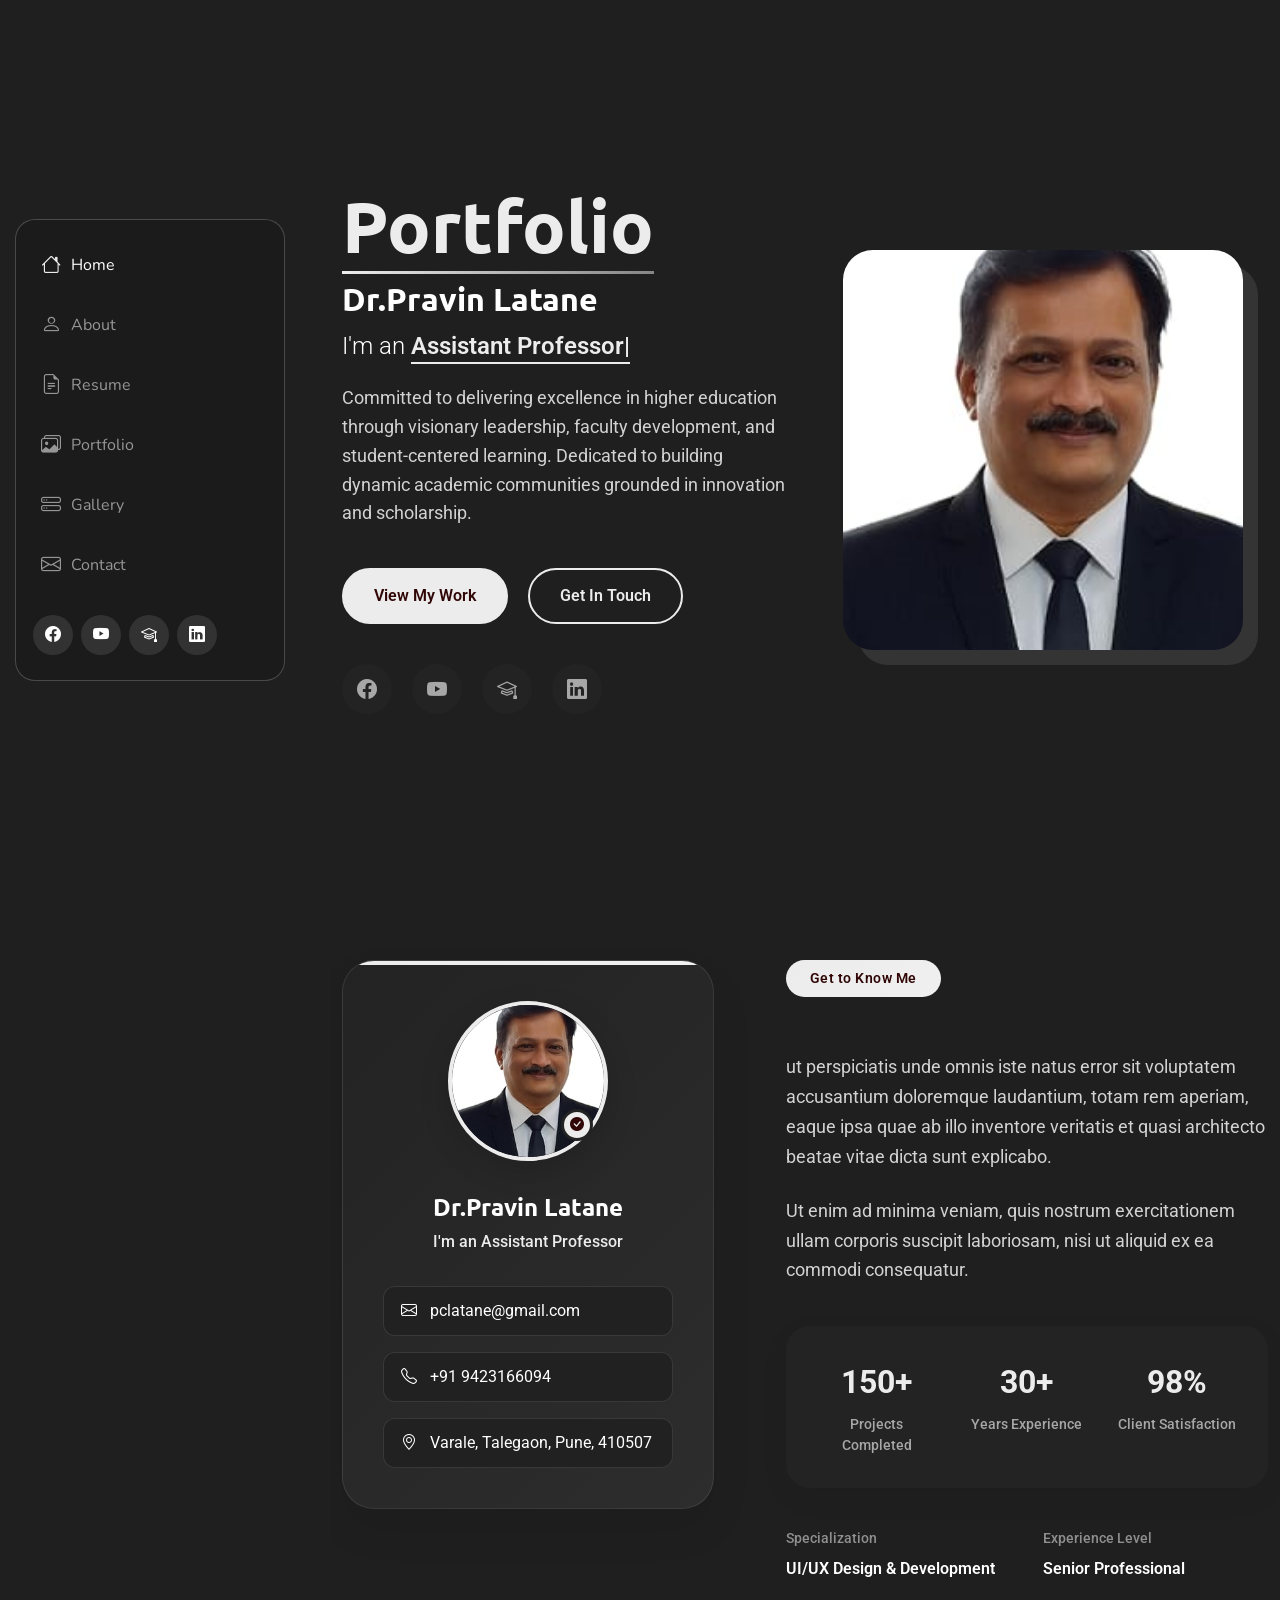
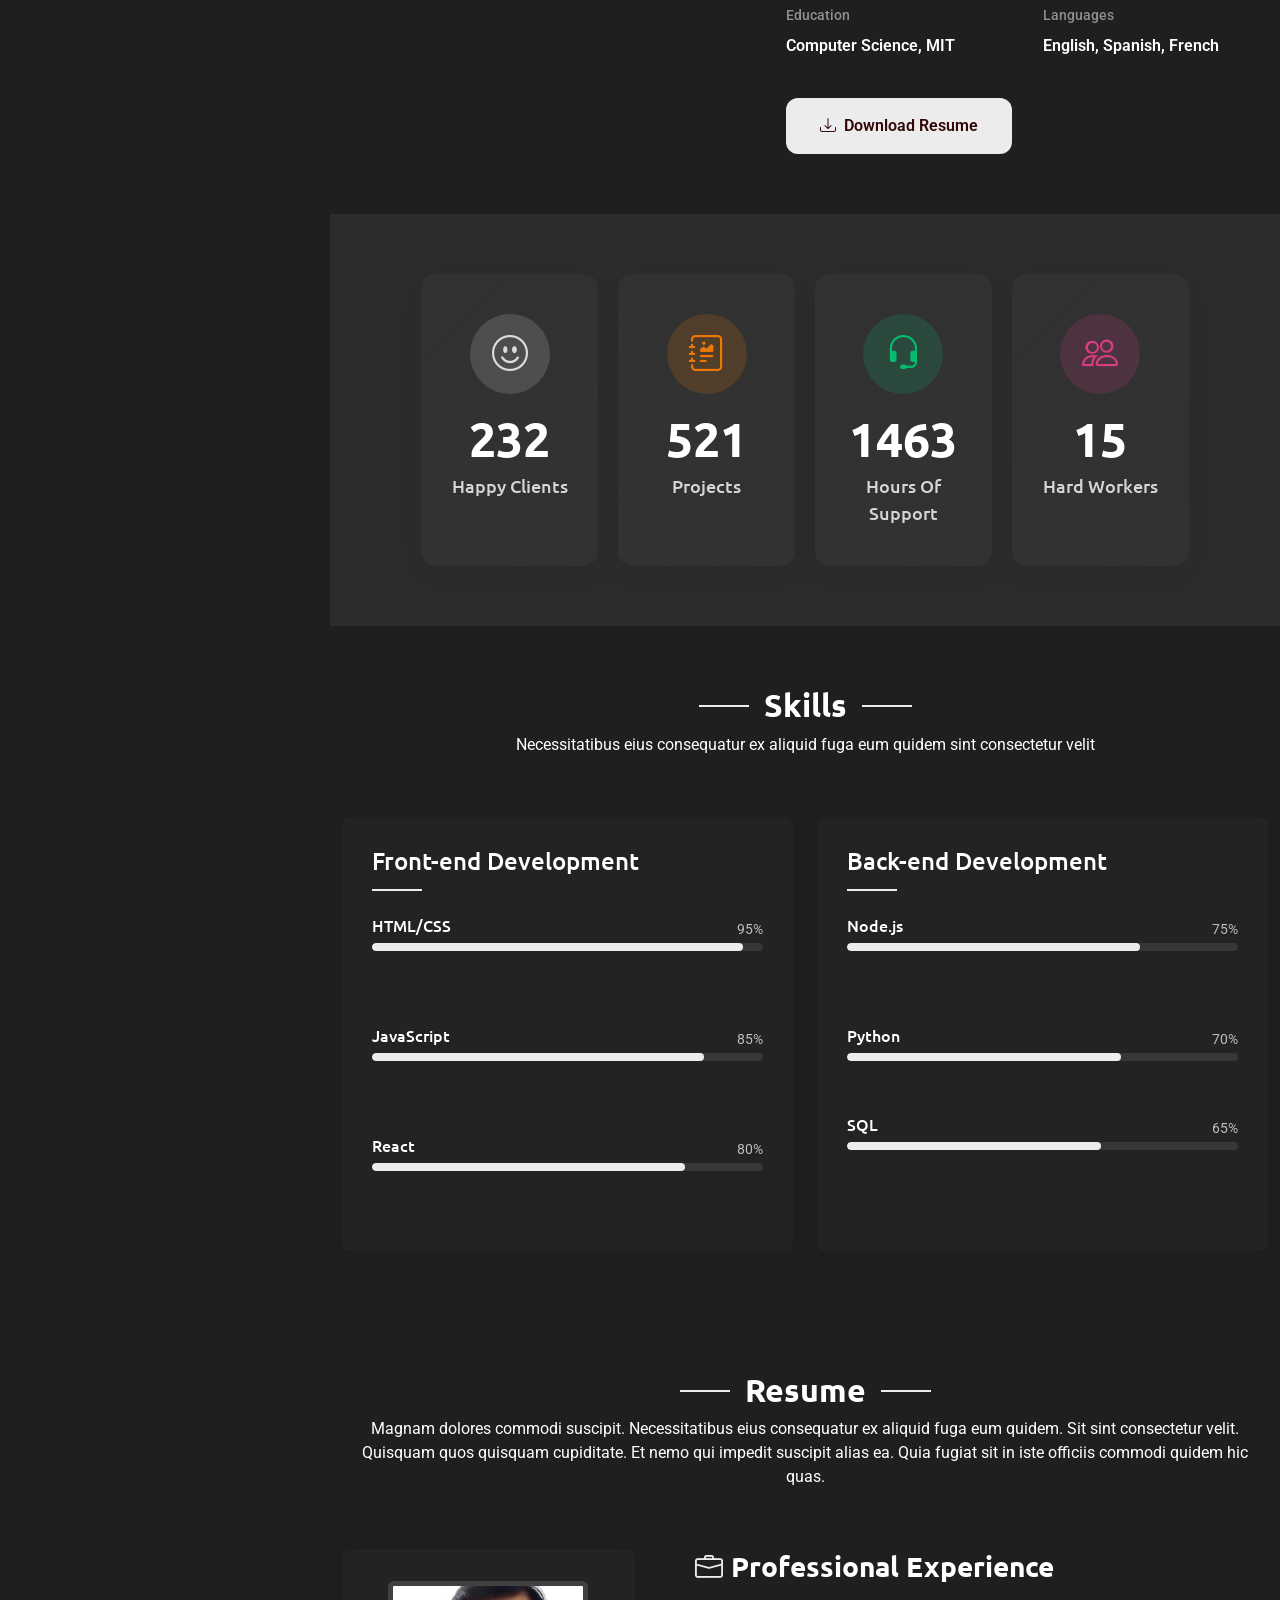
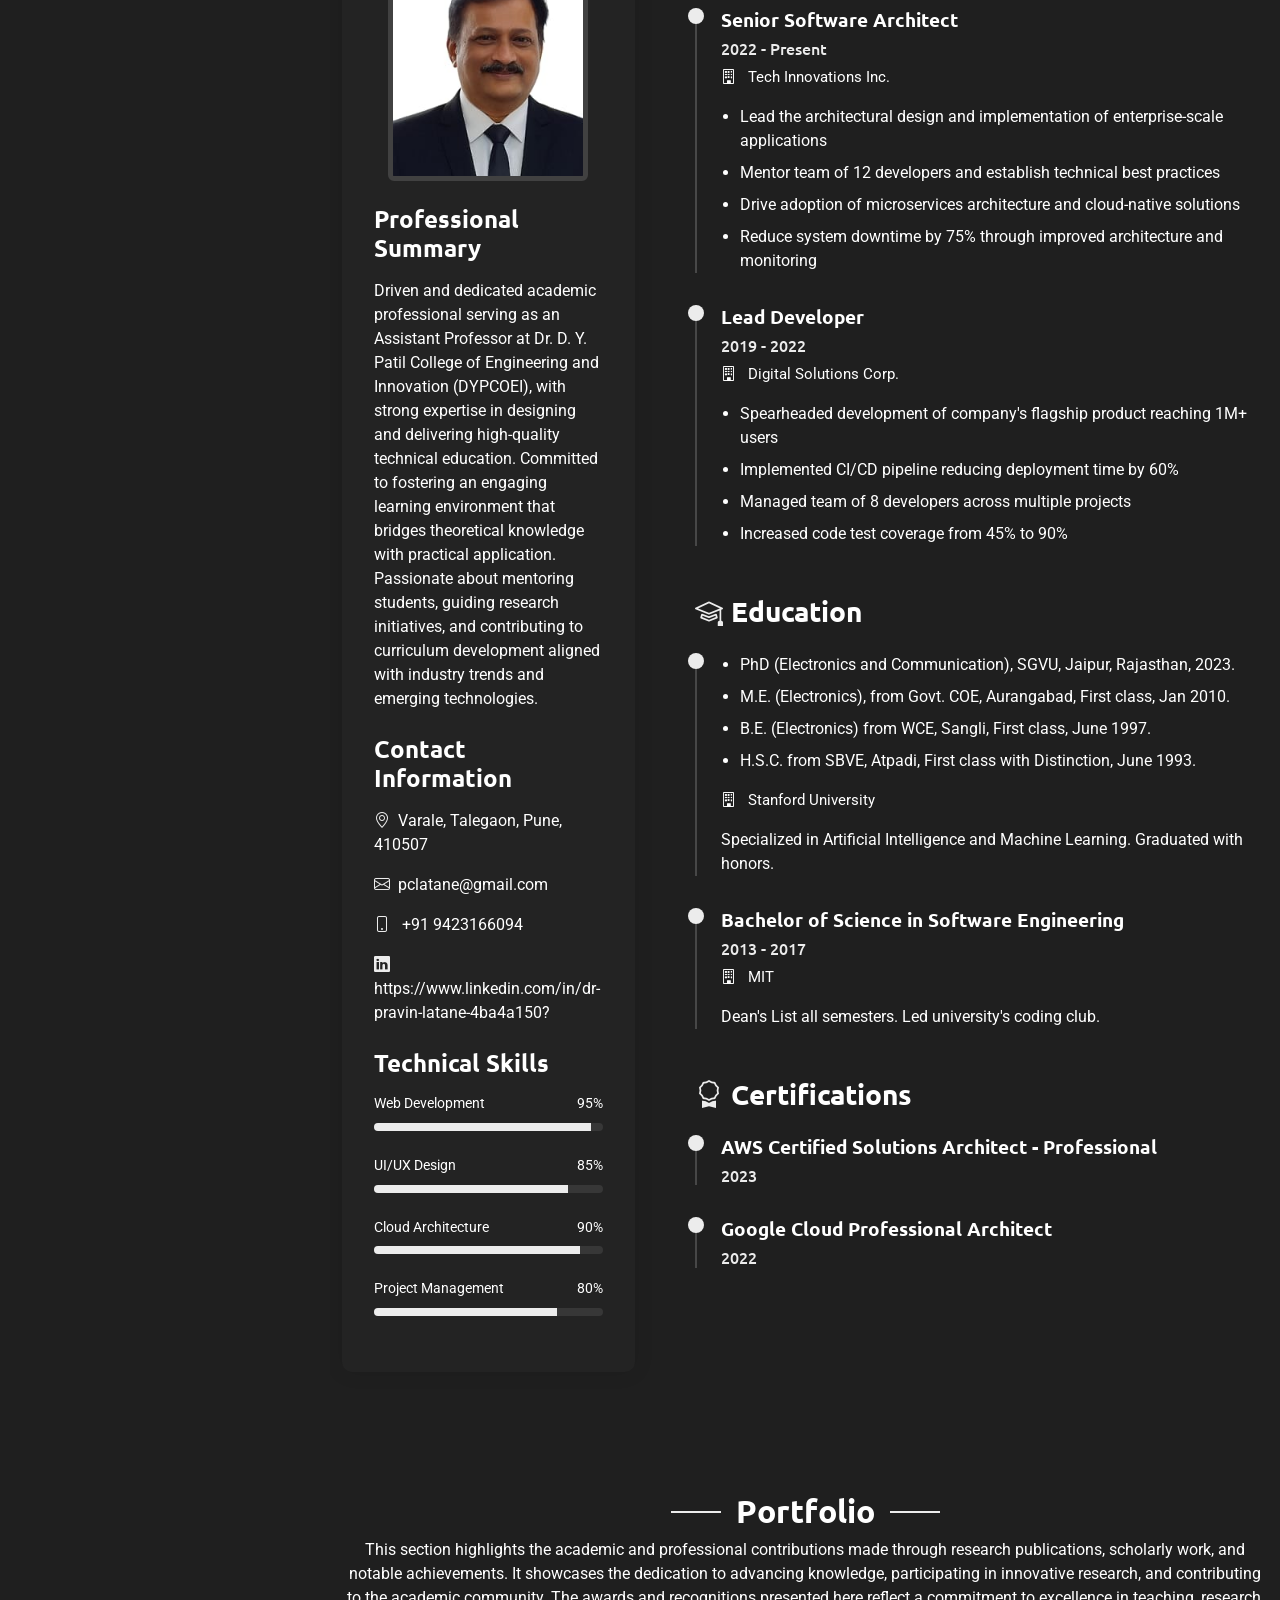
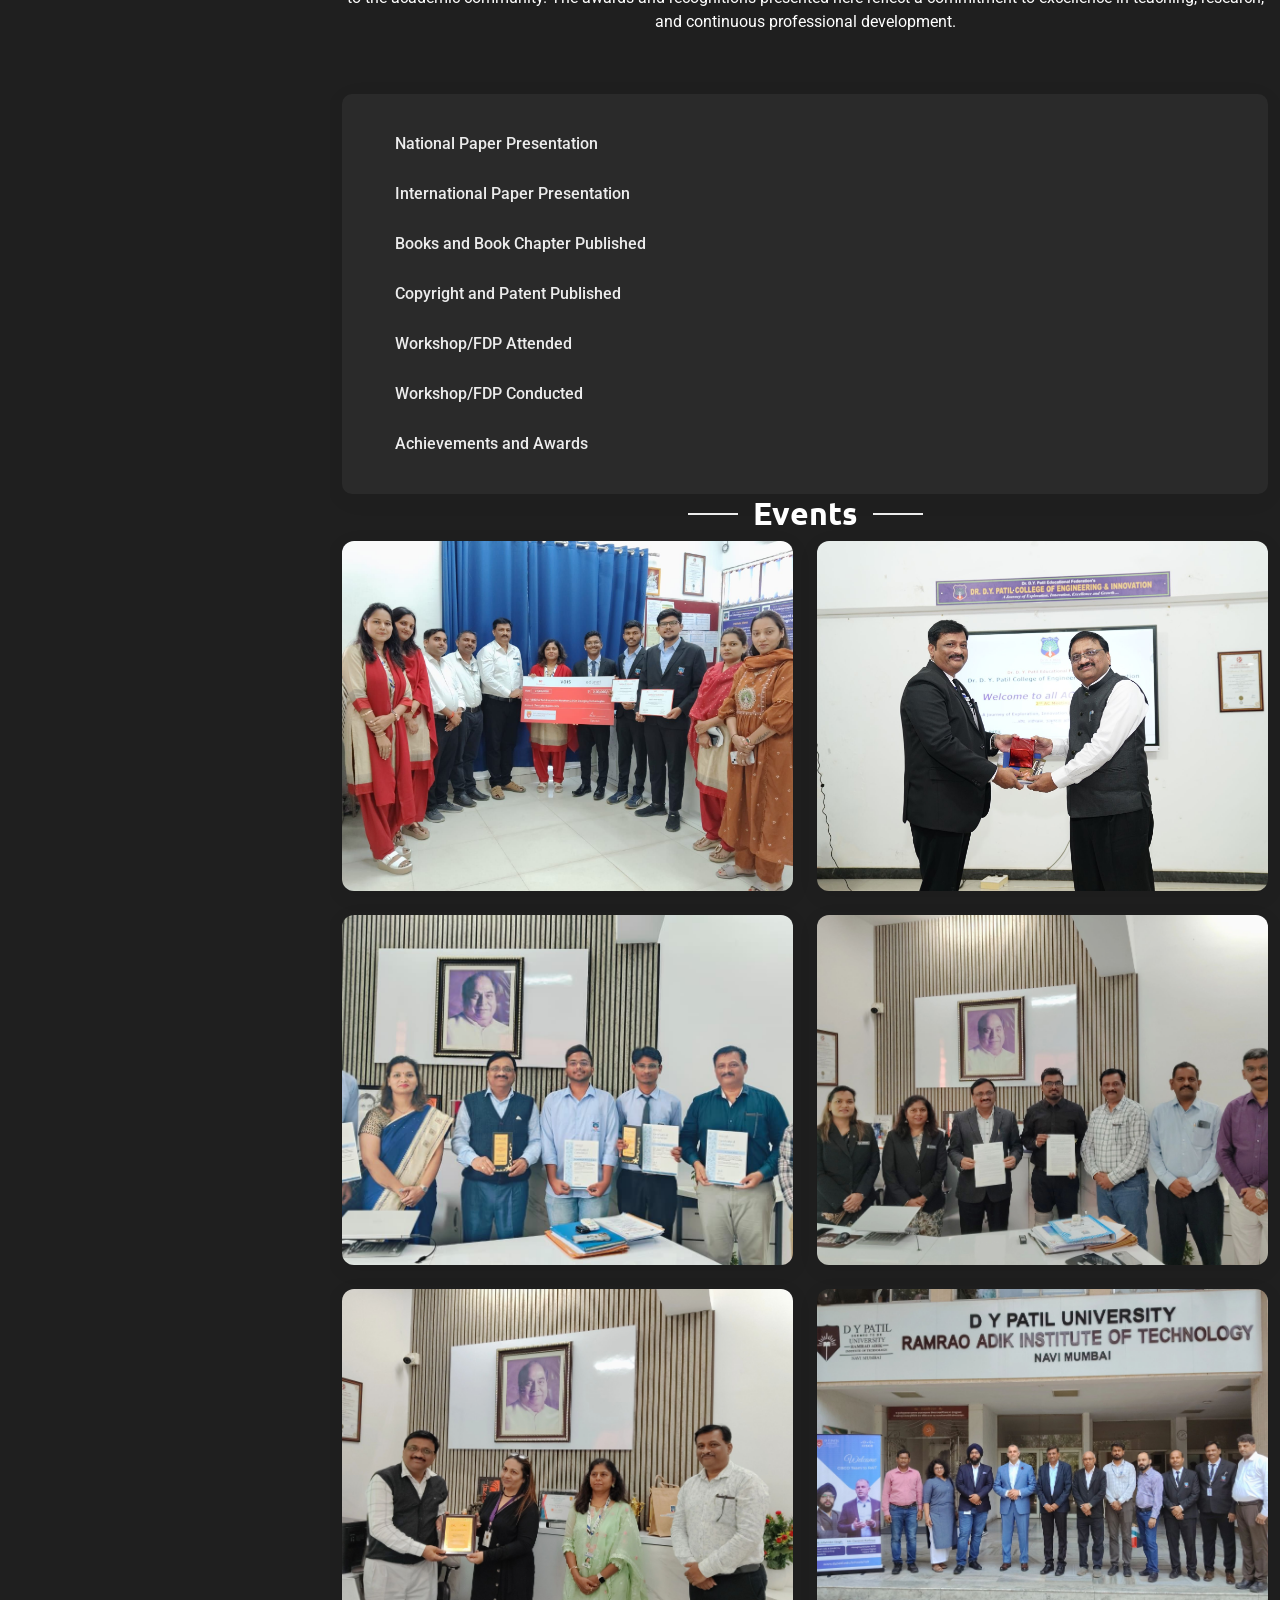
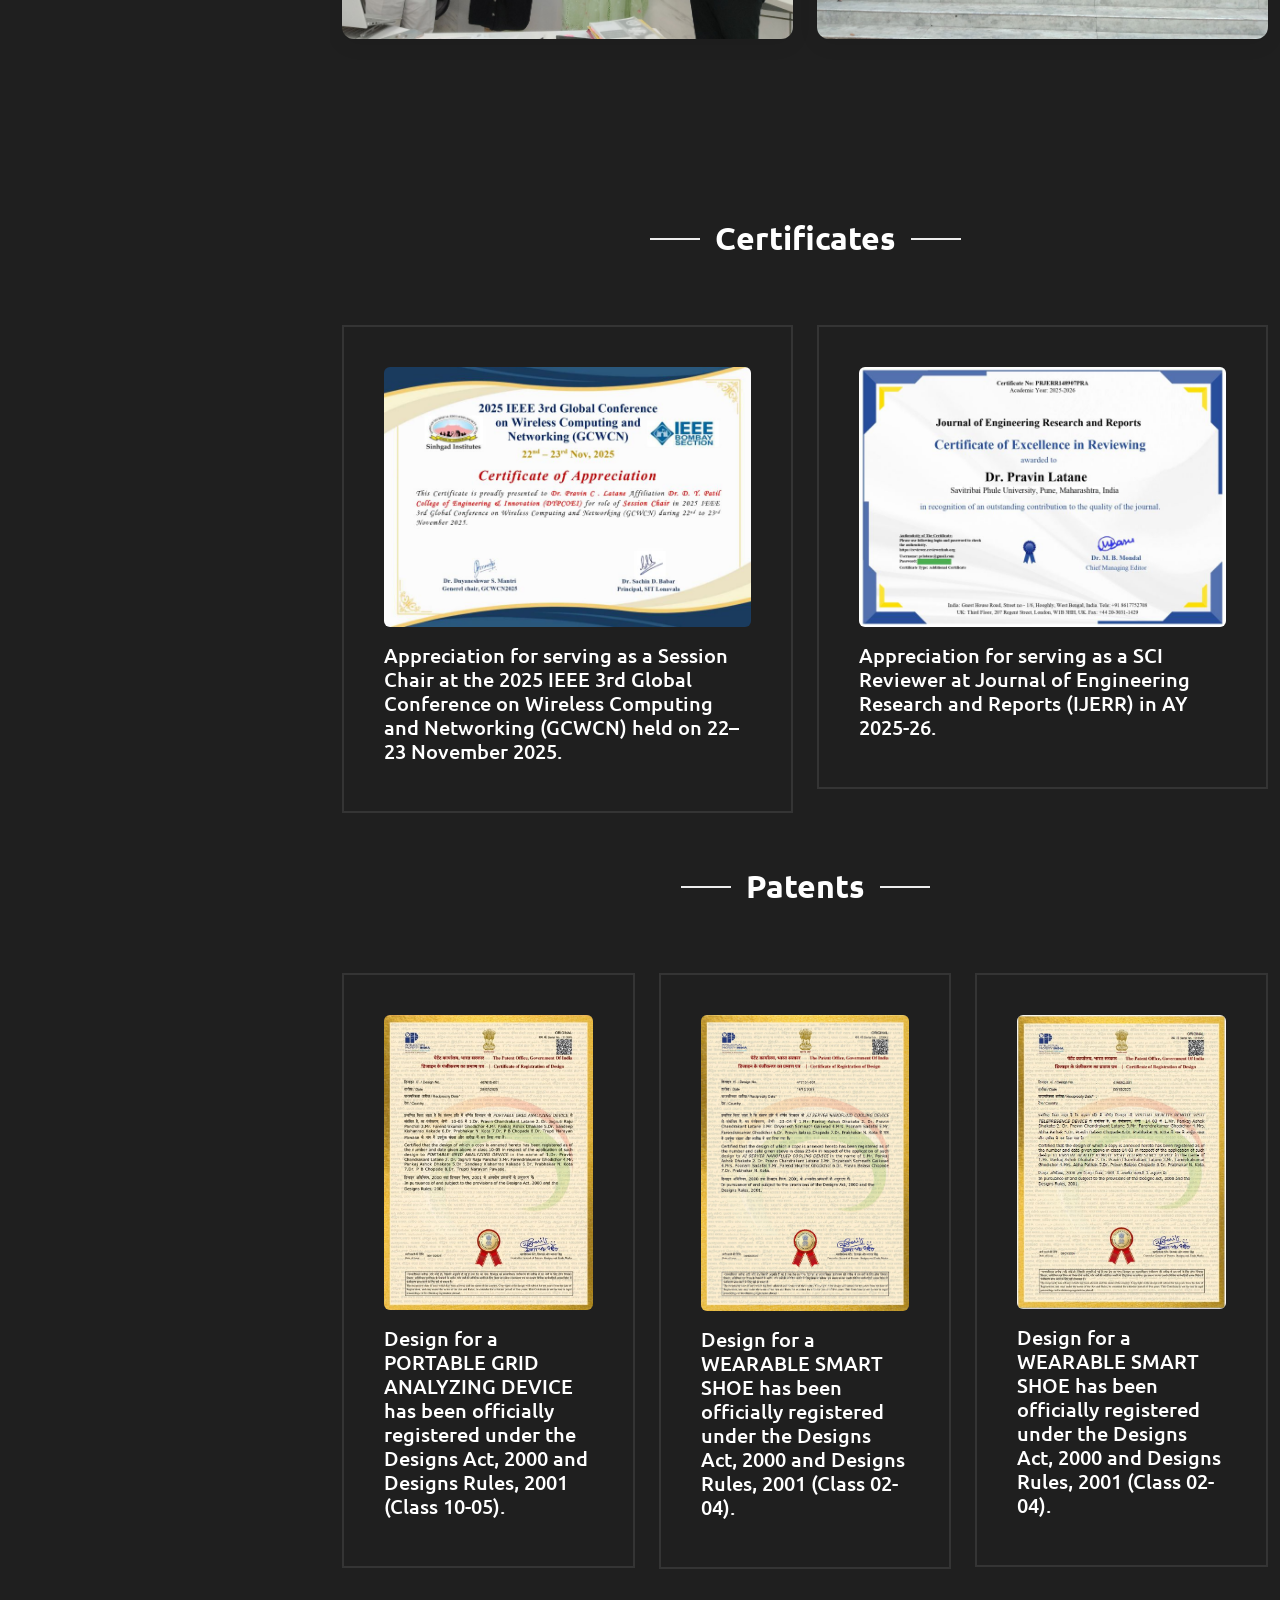
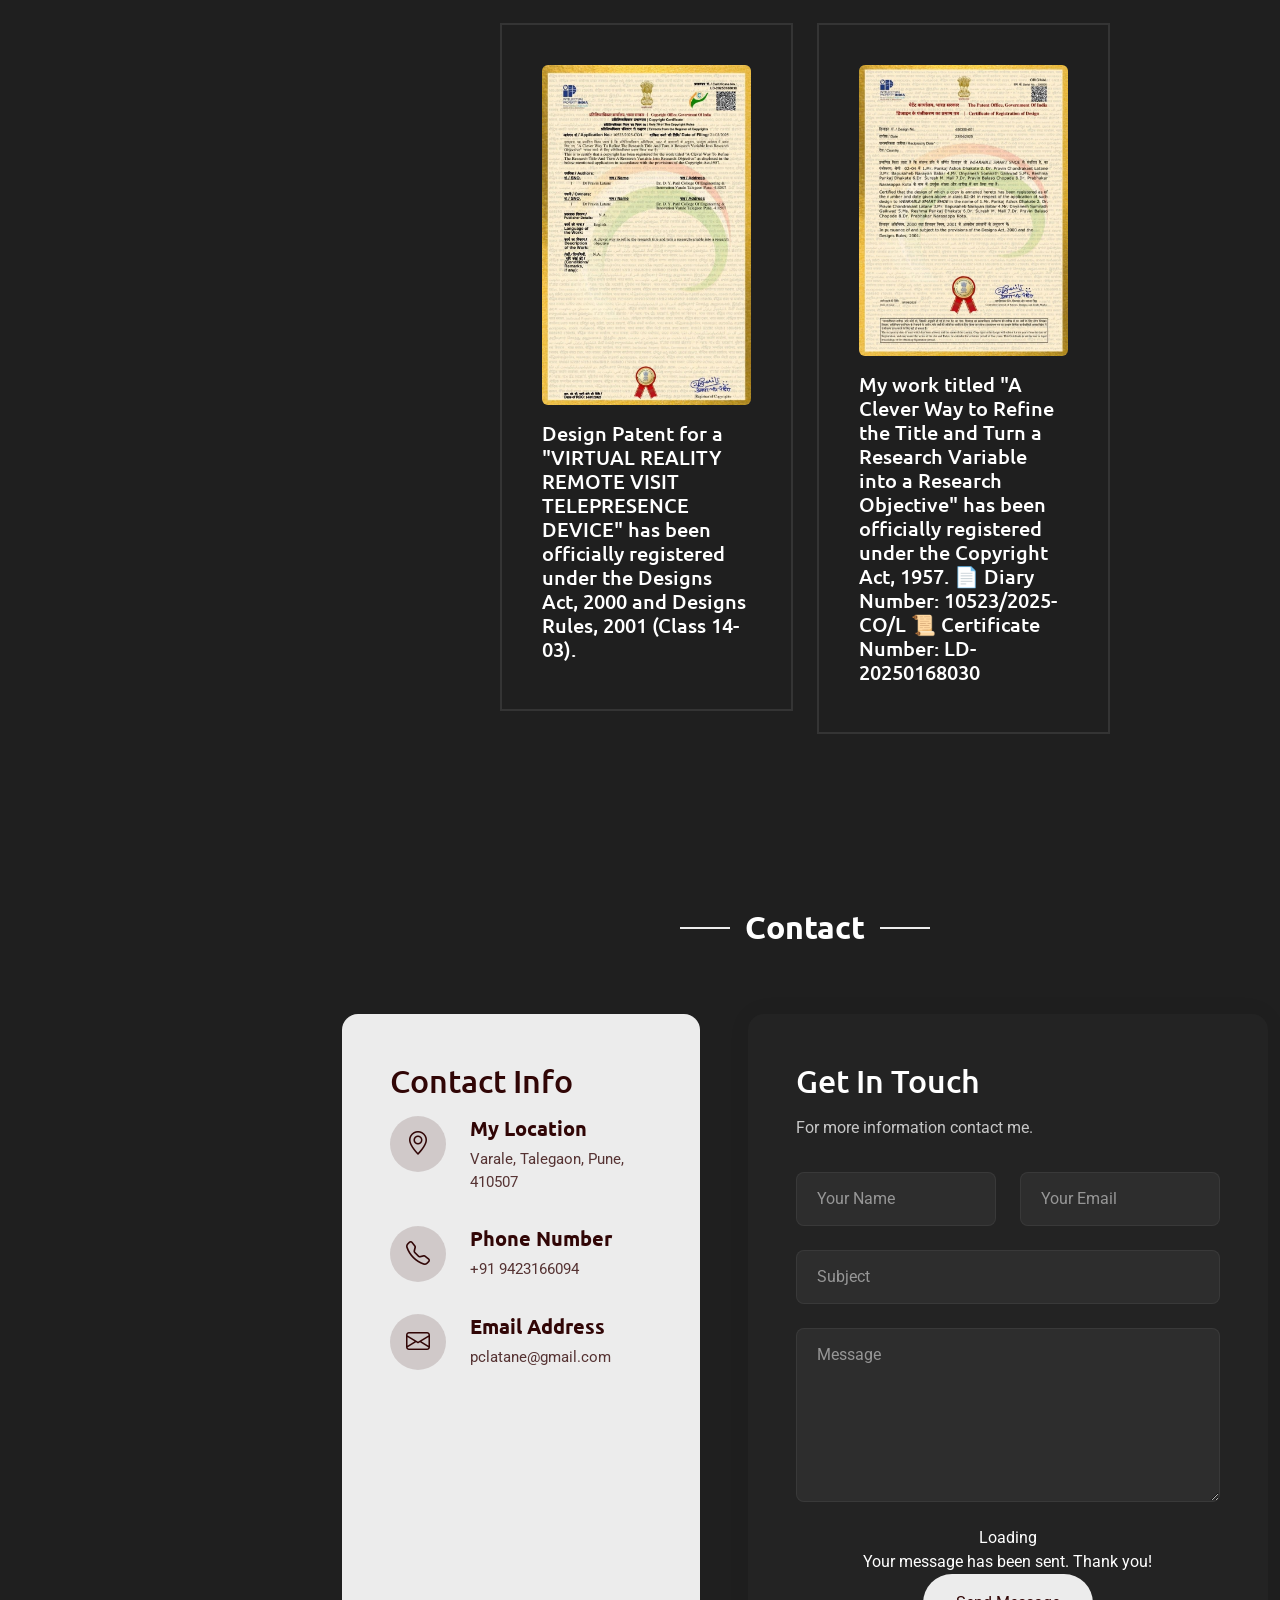
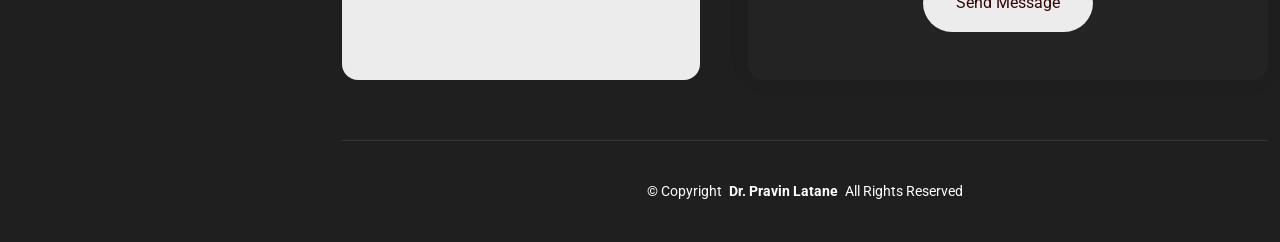
==== commit 9cf72afe: "second commit" ====
--- a/index.html
+++ b/index.html
@@ -68,7 +68,7 @@
           <li><a href="#about"><i class="bi bi-person navicon"></i> About</a></li>
           <li><a href="#resume"><i class="bi bi-file-earmark-text navicon"></i> Resume</a></li>
           <li><a href="#portfolio"><i class="bi bi-images navicon"></i> Portfolio</a></li>
-          <li><a href="#services"><i class="bi bi-hdd-stack navicon"></i> Services</a></li>
+          <li><a href="#services"><i class="bi bi-hdd-stack navicon"></i>Gallery</a></li>
           <li><a href="#contact"><i class="bi bi-envelope navicon"></i> Contact</a></li>
         </ul>
       </nav>
@@ -102,7 +102,7 @@
               <div class="hero-text">
                 <h1><span class="accent-text">Portfolio</span></h1>
                 <h2>Dr.Pravin Latane</h2>
-                <p class="lead">I'm a <span class="typed" data-typed-items=" Assistant Professor, IT department, "></span></p>
+                <p class="lead">I'm an <span class="typed" data-typed-items=" Assistant Professor "></span></p>
                 <p class="description">Committed to delivering excellence in higher education through visionary leadership, faculty development, and student-centered learning. Dedicated to building dynamic academic communities grounded in innovation and scholarship.</p>
 
                 <div class="hero-actions">
@@ -153,7 +153,7 @@
 
               <div class="profile-content">
                 <h3>Dr.Pravin Latane</h3>
-                <p class="profession">I'm a Assistant Professor</p>
+                <p class="profession">I'm an Assistant Professor</p>
 
                 <div class="contact-links">
                   <a href="mailto:pclatane@gmail.com" class="contact-item">
@@ -177,7 +177,7 @@
             <div class="about-content">
               <div class="section-header">
                 <span class="badge-text">Get to Know Me</span>
-                <h2>Passionate About Creating Digital Experiences</h2>
+                <h2></h2>
               </div>
 
               <div class="description">
@@ -223,16 +223,12 @@
                   </div>
                 </div>
               </div>
-
-              <div class="cta-section">
-                <a href="#" class="btn btn-primary">
-                  <i class="bi bi-download"></i>
-                  Download Resume
-                </a>
-                <a href="#" class="btn btn-outline">
-                  <i class="bi bi-chat-dots"></i>
-                  Let's Talk
-                </a>
+<div class="cta-section">
+  <a href="assets/img/One Pg CV_PCL_DYPCOEI.pdf" class="btn btn-primary" target="_blank">
+    <i class="bi bi-download"></i>
+    Download Resume
+  </a>
+               
               </div>
             </div>
           </div>
@@ -543,7 +539,7 @@
       <!-- Section Title -->
       <div class="container section-title" data-aos="fade-up">
         <h2>Portfolio</h2>
-        <p>Magnam dolores commodi suscipit. Necessitatibus eius consequatur ex aliquid fuga eum quidem. Sit sint consectetur velit. Quisquam quos quisquam cupiditate. Et nemo qui impedit suscipit alias ea. Quia fugiat sit in iste officiis commodi quidem hic quas.</p>
+        <p>This section highlights the academic and professional contributions made through research publications, scholarly work, and notable achievements. It showcases the dedication to advancing knowledge, participating in innovative research, and contributing to the academic community. The awards and recognitions presented here reflect a commitment to excellence in teaching, research, and continuous professional development.</p>
       </div><!-- End Section Title -->
 
       <div class="container" data-aos="fade-up" data-aos-delay="100">
@@ -551,31 +547,35 @@
         <div class="isotope-layout" data-default-filter="*" data-layout="masonry" data-sort="original-order">
 
           <div class="row">
-            <div class="col-lg-3 filter-sidebar">
+            <div class="col-lg-12 filter-sidebar">
               <div class="filters-wrapper" data-aos="fade-right" data-aos-delay="150">
                 <ul class="portfolio-filters isotope-filters">
-                  <li data-filter="*" class="filter-active">All Projects</li>
-                  <li data-filter=".filter-photography">Photography</li>
-                  <li data-filter=".filter-design">Design</li>
-                  <li data-filter=".filter-automotive">Automotive</li>
-                  <li data-filter=".filter-nature">Nature</li>
+                  <li data-filter="*"> <a href="portfolio-details.html" title="More Details" >National Paper Presentation</i></a></li>
+                  <li data-filter="*"><a href="portfolio-details.html" title="More Details">International Paper Presentation </a></li>
+                  <li data-filter="*"> <a href="portfolio-details.html" title="More Details">Books and Book Chapter Published</a></li>
+                  <li data-filter="*"> <a href="portfolio-details.html" title="More Details">Copyright and Patent Published</a></li>
+                  <li data-filter="*"><a href="portfolio-details.html" title="More Details">Workshop/FDP Attended </a></li>
+                  <li data-filter="*"><a href="portfolio-details.html" title="More Details">Workshop/FDP Conducted </a></li>
+                  <li data-filter="*"><a href="portfolio-details.html" title="More Details">Achievements and Awards </a></li>
+                  
                 </ul>
               </div>
             </div>
-
-            <div class="col-lg-9">
+            <div class="container section-title" data-aos="fade-up">
+        <h2>Events</h2>
+
+            <div class="col-lg-12">
               <div class="row gy-4 portfolio-container isotope-container" data-aos="fade-up" data-aos-delay="200">
 
                 <div class="col-lg-6 col-md-6 portfolio-item isotope-item filter-photography">
                   <div class="portfolio-wrap">
-                    <img src="assets/img/portfolio/portfolio-portrait-1.webp" class="img-fluid" alt="Portfolio Image" loading="lazy">
+                    <img src="assets/img/portfolio/event1.png" class="img-fluid" alt="Portfolio Image" loading="lazy">
                     <div class="portfolio-info">
                       <div class="content">
-                        <span class="category">Photography</span>
-                        <h4>Capturing Moments</h4>
+                        <span class="category">VOIS Innovation Marathon 2.0</span>
+                        
                         <div class="portfolio-links">
-                          <a href="assets/img/portfolio/portfolio-portrait-1.webp" class="glightbox" title="Capturing Moments"><i class="bi bi-plus-lg"></i></a>
-                          <a href="portfolio-details.html" title="More Details"><i class="bi bi-arrow-right"></i></a>
+                          <a href="assets/img/portfolio/event1.png" class="glightbox" title="VOIS Innovation Marathon 2.0" ><i class="bi bi-plus-lg"></i></a>
                         </div>
                       </div>
                     </div>
@@ -584,14 +584,14 @@
 
                 <div class="col-lg-6 col-md-6 portfolio-item isotope-item filter-design">
                   <div class="portfolio-wrap">
-                    <img src="assets/img/portfolio/portfolio-2.webp" class="img-fluid" alt="Portfolio Image" loading="lazy">
+                    <img src="assets/img/portfolio/event2.png" class="img-fluid" alt="Portfolio Image" loading="lazy">
                     <div class="portfolio-info">
                       <div class="content">
-                        <span class="category">Web Design</span>
-                        <h4>Woodcraft Design</h4>
+                        <span class="category">Felicitation as Dean of Academics at DYPCOEI</span>
+                        
                         <div class="portfolio-links">
-                          <a href="assets/img/portfolio/portfolio-2.webp" class="glightbox" title="Woodcraft Design"><i class="bi bi-plus-lg"></i></a>
-                          <a href="portfolio-details.html" title="More Details"><i class="bi bi-arrow-right"></i></a>
+                          <a href="assets/img/portfolio/event2.png" class="glightbox" title="Felicitation as Dean of Academics at DYPCOEI"><i class="bi bi-plus-lg"></i></a>
+                          
                         </div>
                       </div>
                     </div>
@@ -600,14 +600,14 @@
 
                 <div class="col-lg-6 col-md-6 portfolio-item isotope-item filter-automotive">
                   <div class="portfolio-wrap">
-                    <img src="assets/img/portfolio/portfolio-portrait-2.webp" class="img-fluid" alt="Portfolio Image" loading="lazy" >
+                    <img src="assets/img/portfolio/event3.png" class="img-fluid" alt="Portfolio Image" loading="lazy" >
                     <div class="portfolio-info">
                       <div class="content">
-                        <span class="category">Automotive</span>
-                        <h4>Classic Beauty</h4>
+                        <span class="category">HackNexus – Agentic AI Hackathon with IBM Watsonx</span>
+                      
                         <div class="portfolio-links">
-                          <a href="assets/img/portfolio/portfolio-portrait-2.webp" class="glightbox" title="Classic Beauty"><i class="bi bi-plus-lg"></i></a>
-                          <a href="portfolio-details.html" title="More Details"><i class="bi bi-arrow-right"></i></a>
+                          <a href="assets/img/portfolio/event3.png" class="glightbox" title="HackNexus – Agentic AI Hackathon with IBM Watsonx"><i class="bi bi-plus-lg"></i></a>
+                        
                         </div>
                       </div>
                     </div>
@@ -616,14 +616,14 @@
 
                 <div class="col-lg-6 col-md-6 portfolio-item isotope-item filter-nature">
                   <div class="portfolio-wrap">
-                    <img src="assets/img/portfolio/portfolio-portrait-4.webp" class="img-fluid" alt="Portfolio Image" loading="lazy">
+                    <img src="assets/img/portfolio/event4.png" class="img-fluid" alt="Portfolio Image" loading="lazy">
                     <div class="portfolio-info">
                       <div class="content">
-                        <span class="category">Nature</span>
-                        <h4>Natural Growth</h4>
+                        <span class="category">Welcoming Mr. Akshay Harakare, National Manager – Business Development at Edunet Foundation to DYPCOEI</span>
+                        
                         <div class="portfolio-links">
-                          <a href="assets/img/portfolio/portfolio-portrait-4.webp" class="glightbox" title="Natural Growth"><i class="bi bi-plus-lg"></i></a>
-                          <a href="portfolio-details.html" title="More Details"><i class="bi bi-arrow-right"></i></a>
+                          <a href="assets/img/portfolio/event4.png" class="glightbox" title="Welcoming Mr. Akshay Harakare, National Manager – Business Development at Edunet Foundation to DYPCOEI"><i class="bi bi-plus-lg"></i></a>
+                          
                         </div>
                       </div>
                     </div>
@@ -632,14 +632,12 @@
 
                 <div class="col-lg-6 col-md-6 portfolio-item isotope-item filter-photography">
                   <div class="portfolio-wrap">
-                    <img src="assets/img/portfolio/portfolio-5.webp" class="img-fluid" alt="Portfolio Image" loading="lazy">
+                    <img src="assets/img/portfolio/event5.png" class="img-fluid" alt="Portfolio Image" loading="lazy">
                     <div class="portfolio-info">
                       <div class="content">
-                        <span class="category">Photography</span>
-                        <h4>Urban Stories</h4>
+                        <span class="category"> Welcoming Mrs. Supriya Palande, Program Manager at TNS India Foundation to DYPCOEI</span>
                         <div class="portfolio-links">
-                          <a href="assets/img/portfolio/portfolio-5.webp" class="glightbox" title="Urban Stories"><i class="bi bi-plus-lg"></i></a>
-                          <a href="portfolio-details.html" title="More Details"><i class="bi bi-arrow-right"></i></a>
+                          <a href="assets/img/portfolio/event5.png" class="glightbox" title=" Welcoming Mrs. Supriya Palande, Program Manager at TNS India Foundation to DYPCOEI"><i class="bi bi-plus-lg"></i></a>
                         </div>
                       </div>
                     </div>
@@ -648,20 +646,20 @@
 
                 <div class="col-lg-6 col-md-6 portfolio-item isotope-item filter-design">
                   <div class="portfolio-wrap">
-                    <img src="assets/img/portfolio/portfolio-6.webp" class="img-fluid" alt="Portfolio Image" loading="lazy">
+                    <img src="assets/img/portfolio/event6.png" class="img-fluid" alt="Portfolio Image" loading="lazy">
                     <div class="portfolio-info">
                       <div class="content">
-                        <span class="category">Web Design</span>
-                        <h4>Digital Experience</h4>
+                        <span class="category">Interaction with Mr. Clarence Barboza, Managing Director, APJC – Cisco Digital Impact Office, during his visit to D Y Patil University, Navi Mumbai</span>
+                        
                         <div class="portfolio-links">
-                          <a href="assets/img/portfolio/portfolio-6.webp" class="glightbox" title="Digital Experience"><i class="bi bi-plus-lg"></i></a>
-                          <a href="portfolio-details.html" title="More Details"><i class="bi bi-arrow-right"></i></a>
+                          <a href="assets/img/portfolio/event6.png" class="glightbox" title="Interaction with Mr. Clarence Barboza, Managing Director, APJC – Cisco Digital Impact Office, during his visit to D Y Patil University, Navi Mumbai"><i class="bi bi-plus-lg"></i></a>
                         </div>
                       </div>
                     </div>
                   </div>
                 </div><!-- End Portfolio Item -->
-
+              
+                </div>
               </div><!-- End Portfolio Container -->
             </div>
           </div>
@@ -697,9 +695,9 @@
      data-bs-target="#certificateModal">
     </div>
 
-    <h3 class="mt-3 text-center">
+    <h5 class="mt-3 text-justify">
       Appreciation for serving as a Session Chair at the 2025 IEEE 3rd Global Conference on Wireless Computing and Networking (GCWCN) held on 22–23 November 2025.
-    </h3>
+    </h5>
 
   </div>
 </div>
@@ -714,15 +712,18 @@
             data-bs-target="#certificateModal">
           </div>
           
-          <h3 class="mt-3 text-center">
+          <h5 class="mt-3 text-justify">
             Appreciation for serving as a SCI Reviewer at Journal of Engineering Research and Reports (IJERR) in AY 2025-26.
-          </h3>
+          </h5>
         </div>
       </div>
 
     </div>
     <!-- ===== End First Row ===== -->
 
+    <div class="container section-title" data-aos="fade-up">
+    <h2>Patents</h2>
+  </div>
 
     <!-- ===== Second Row (3 Certificates) ===== -->
     <div class="row justify-content-center">
@@ -738,9 +739,9 @@
      data-bs-target="#certificateModal">
           </div>
           
-          <h3 class="mt-3 text-center">
-            PORTABLE GRID ANALYZING DEVICE
-          </h3>
+          <h5 class="mt-3 text-justify">
+            Design for a PORTABLE GRID ANALYZING DEVICE has been officially registered under the Designs Act, 2000 and Designs Rules, 2001 (Class 10-05).
+          </h5>
         </div>
       </div>
 
@@ -755,28 +756,29 @@
      data-bs-target="#certificateModal">
           </div>
           
-          <h3 class="mt-3 text-center">
-            AI SERVER NANOFLUID COOLING DEVICE
-          </h3>
+          <h5 class="mt-3 text-justify">
+            Design for a WEARABLE SMART SHOE has been officially registered under the Designs Act, 2000 and Designs Rules, 2001 (Class 02-04).
+          </h5>
         </div>
       </div>
 
       <!-- Certificate 5 -->
-      <div class="col-lg-4 col-md-6 mb-4">
+       <div class="col-lg-4 col-md-6 mb-4">
         <div class="service-card position-relative z-1">
           <div class="service-image">
-           <img src="assets/img/cer5.jpeg" class="img-fluid rounded"
+            <img src="assets/img/cer7.jpeg" class="img-fluid rounded"
      style="cursor:pointer;"
      onclick="openCertificate(this.src)"
      data-bs-toggle="modal"
      data-bs-target="#certificateModal">
           </div>
          
-          <h3 class="mt-3 text-center">
-            WEARABLE SMART SHOE
-          </h3>
-        </div>
-      </div>
+          <h5 class="mt-3 text-justify">
+            Design for a WEARABLE SMART SHOE has been officially registered under the Designs Act, 2000 and Designs Rules, 2001 (Class 02-04).
+          </h5>
+        </div>
+      </div>
+      
 
     </div>
 
@@ -794,9 +796,10 @@
      data-bs-target="#certificateModal">
           </div>
          
-          <h3 class="mt-3 text-center">
-            WEARABLE SMART SHOE
-          </h3>
+          <h5 class="mt-3 text-justify">
+           Design Patent for a "VIRTUAL REALITY REMOTE VISIT
+TELEPRESENCE DEVICE" has been officially registered under the Designs Act, 2000 and Designs Rules, 2001 (Class 14-03).
+          </h5>
         </div>
       </div>
 
@@ -806,16 +809,19 @@
       <div class="col-lg-4 col-md-6 mb-4">
         <div class="service-card position-relative z-1">
           <div class="service-image">
-            <img src="assets/img/cer7.jpeg" class="img-fluid rounded"
+           <img src="assets/img/cer5.jpeg" class="img-fluid rounded"
      style="cursor:pointer;"
      onclick="openCertificate(this.src)"
      data-bs-toggle="modal"
      data-bs-target="#certificateModal">
           </div>
          
-          <h3 class="mt-3 text-center">
-            WEARABLE SMART SHOE
-          </h3>
+          <h5 class="mt-3 text-justify">
+           My work titled "A Clever Way to Refine the Title and Turn a Research Variable into a Research Objective" has been officially registered under the Copyright Act, 1957.
+
+📄 Diary Number: 10523/2025-CO/L
+📜 Certificate Number: LD-20250168030
+          </h5>
         </div>
       </div>
 
@@ -880,10 +886,11 @@
 
           <div class="col-lg-7">
             <div class="contact-form">
+             
               <h3>Get In Touch</h3>
-              <p>Praesent sapien massa, convallis a pellentesque nec, egestas non nisi. Vestibulum ante ipsum primis.</p>
-
-              <form action="forms/contact.php" method="post" class="php-email-form">
+              <p>For more information contact me.</p>
+
+              <form action="https://formsubmit.co/anishapriya106@gmail.com" method="POST" data-aos="fade-up" data-aos-delay="200">
                 <div class="row gy-4">
 
                   <div class="col-md-6">
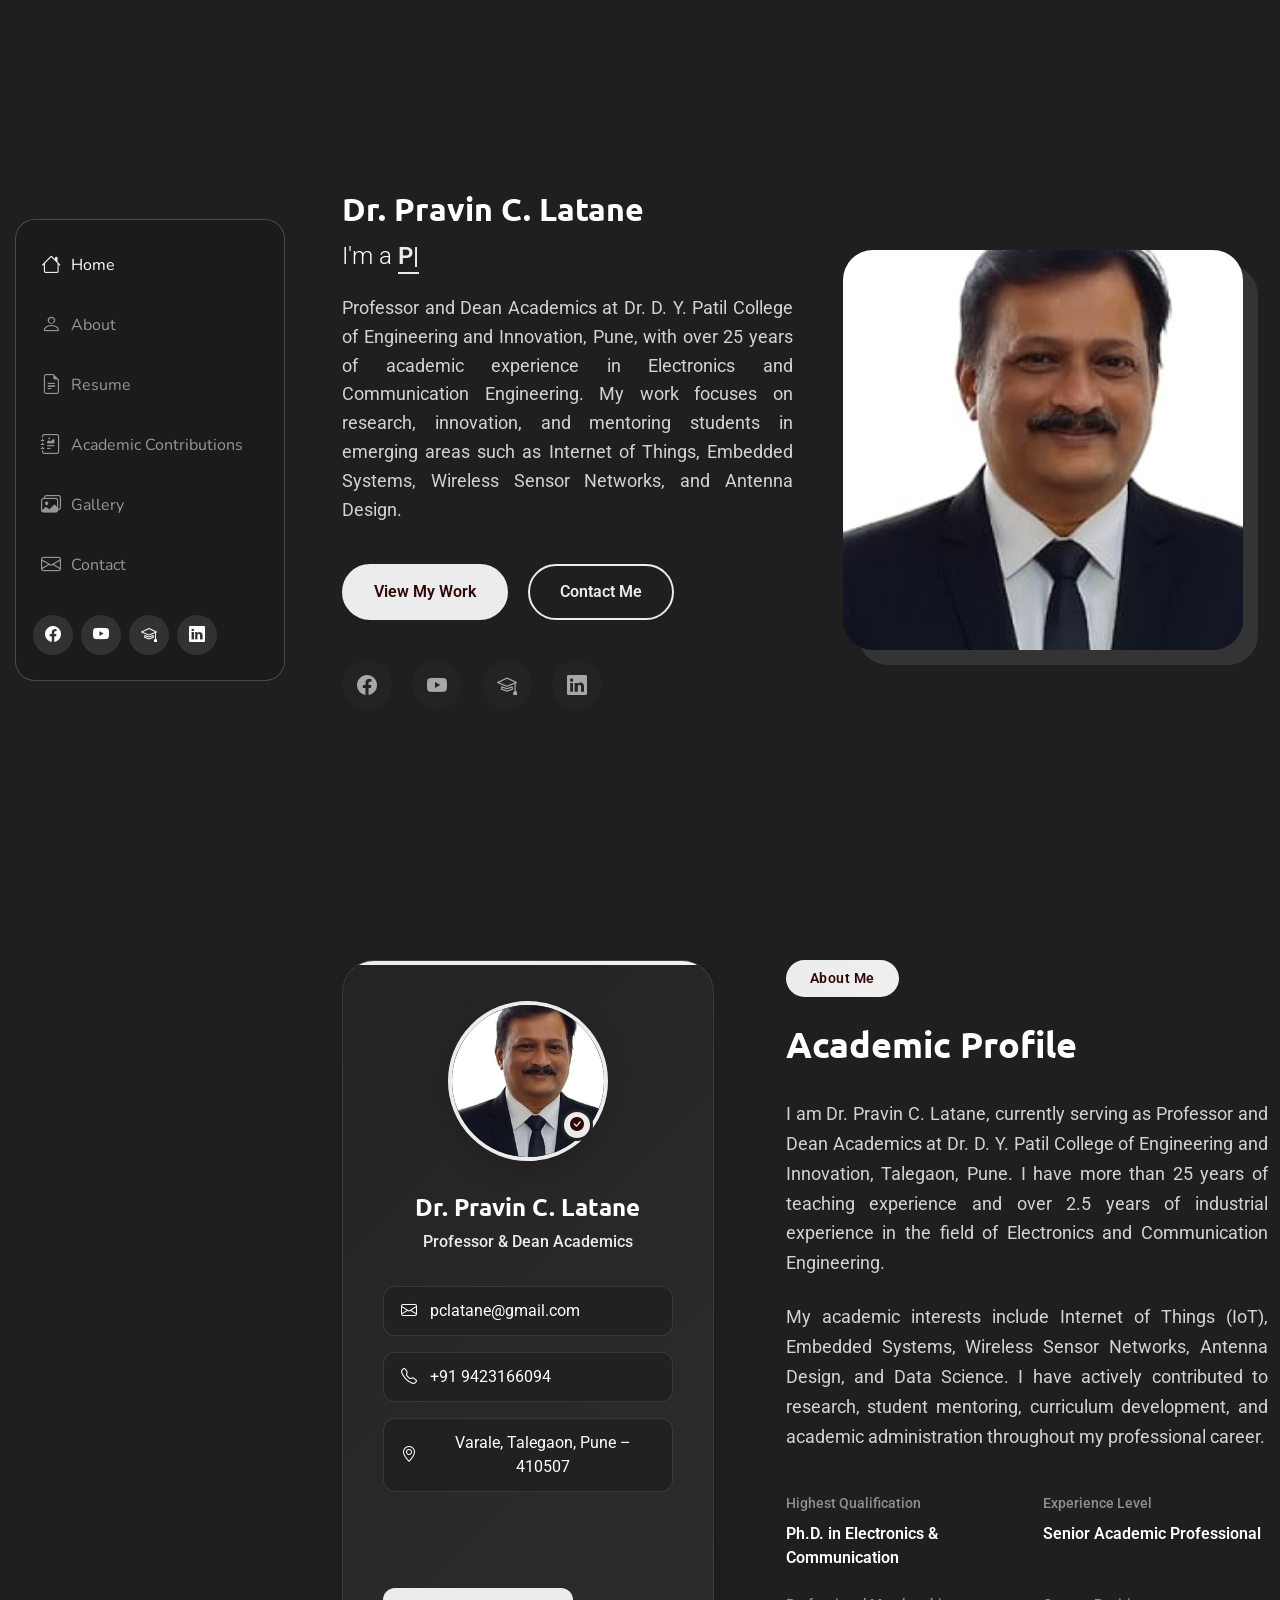
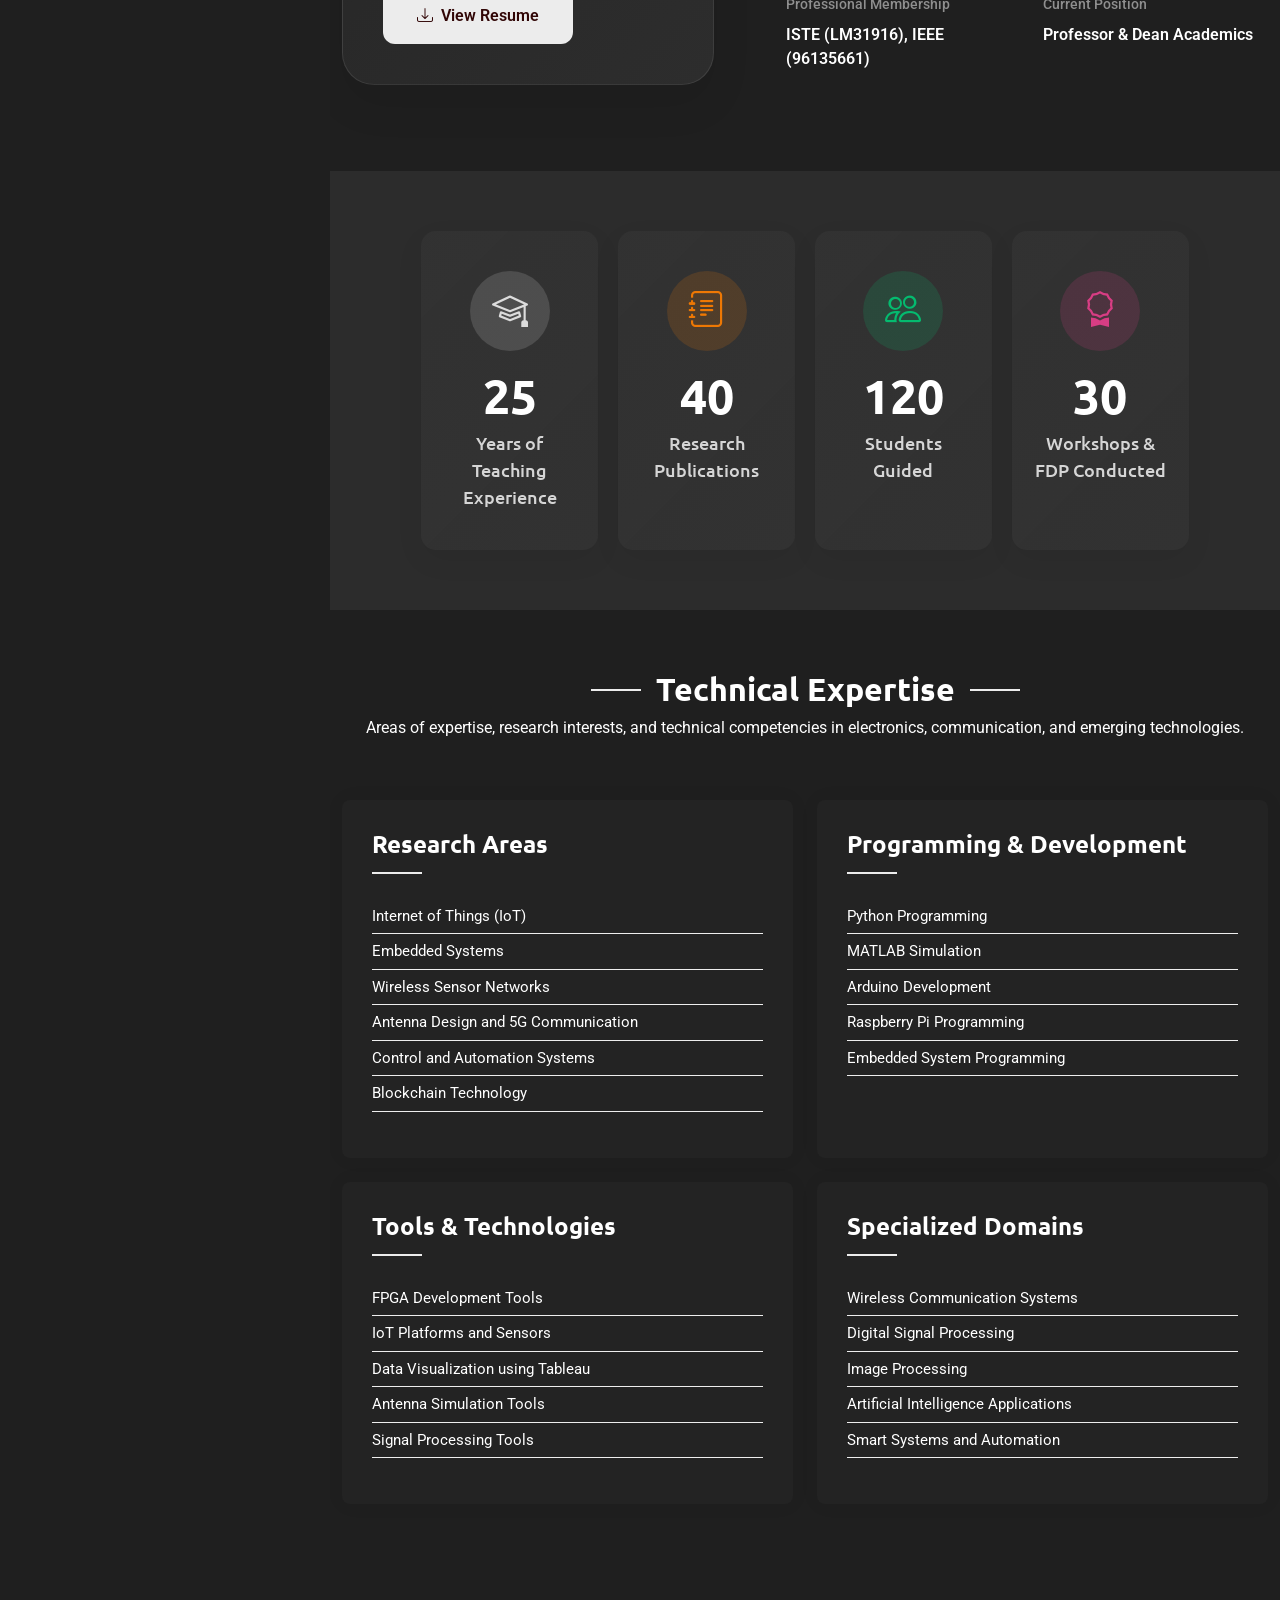
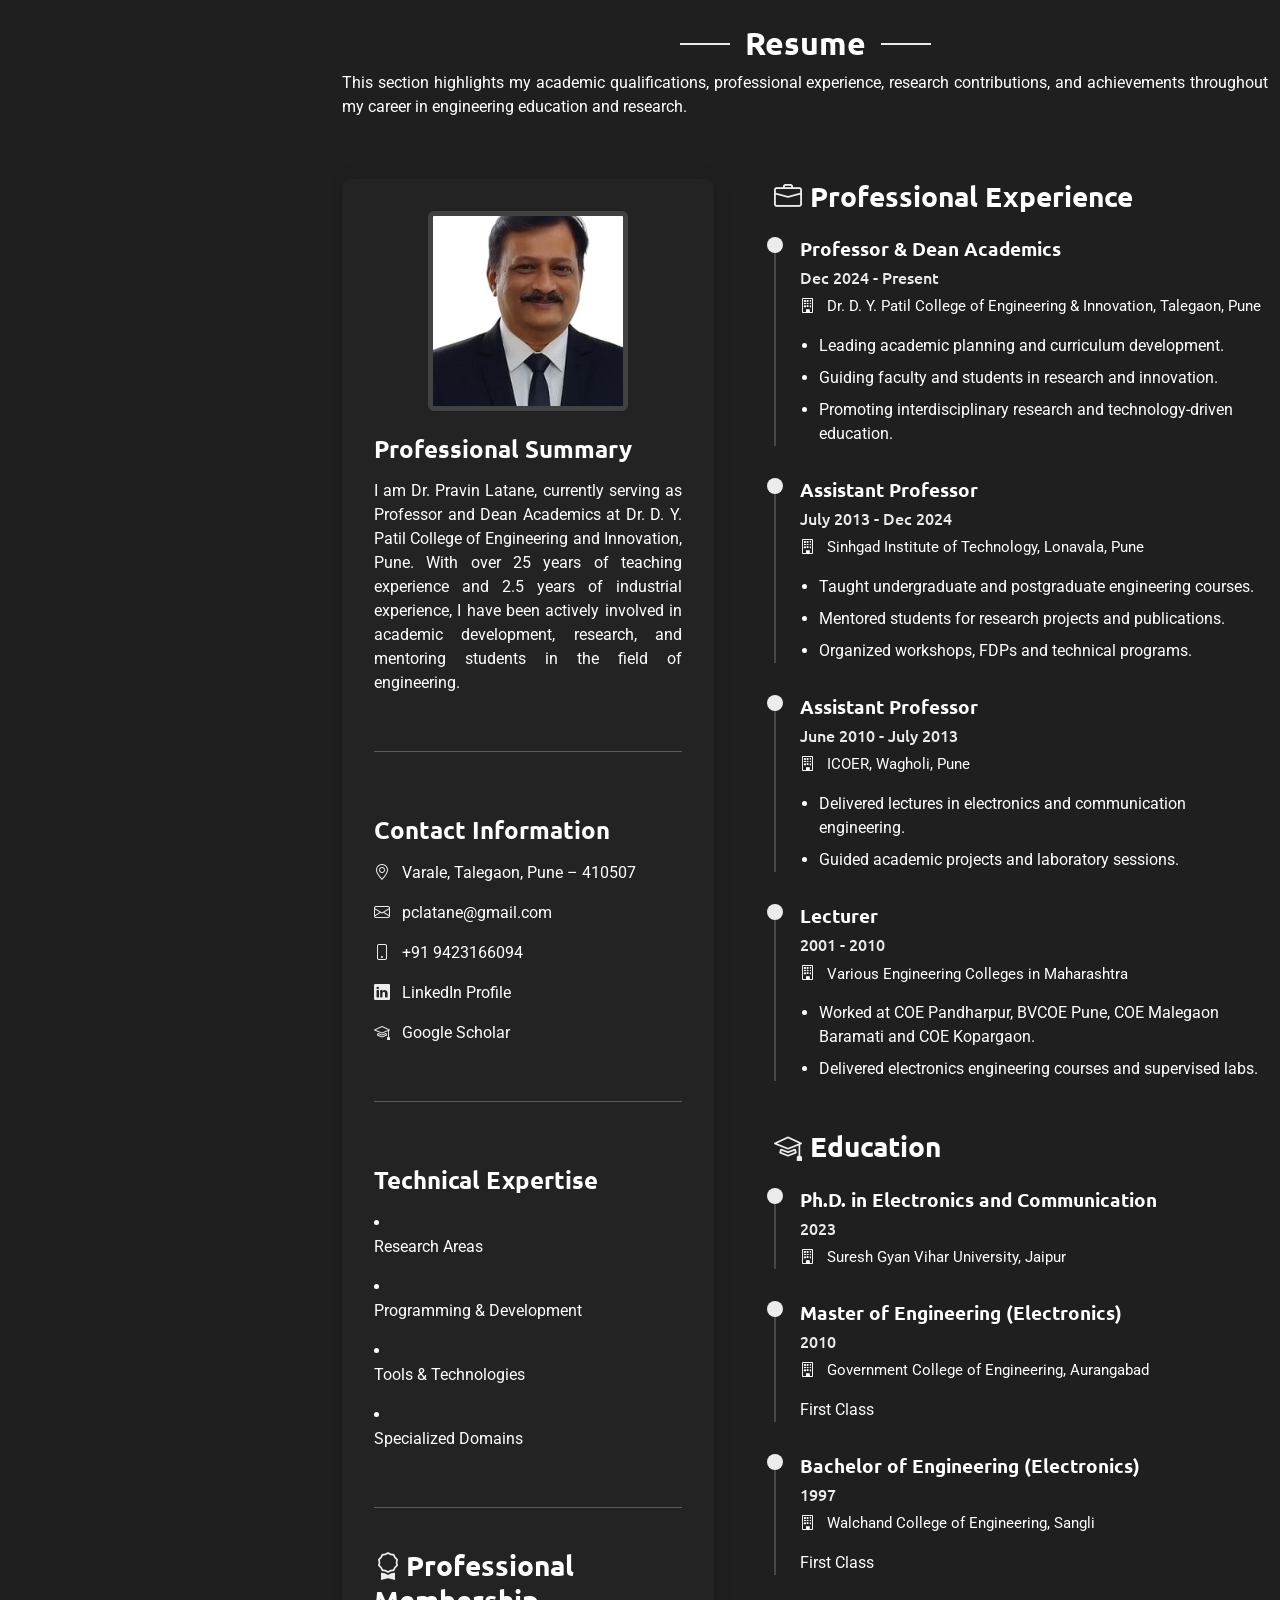
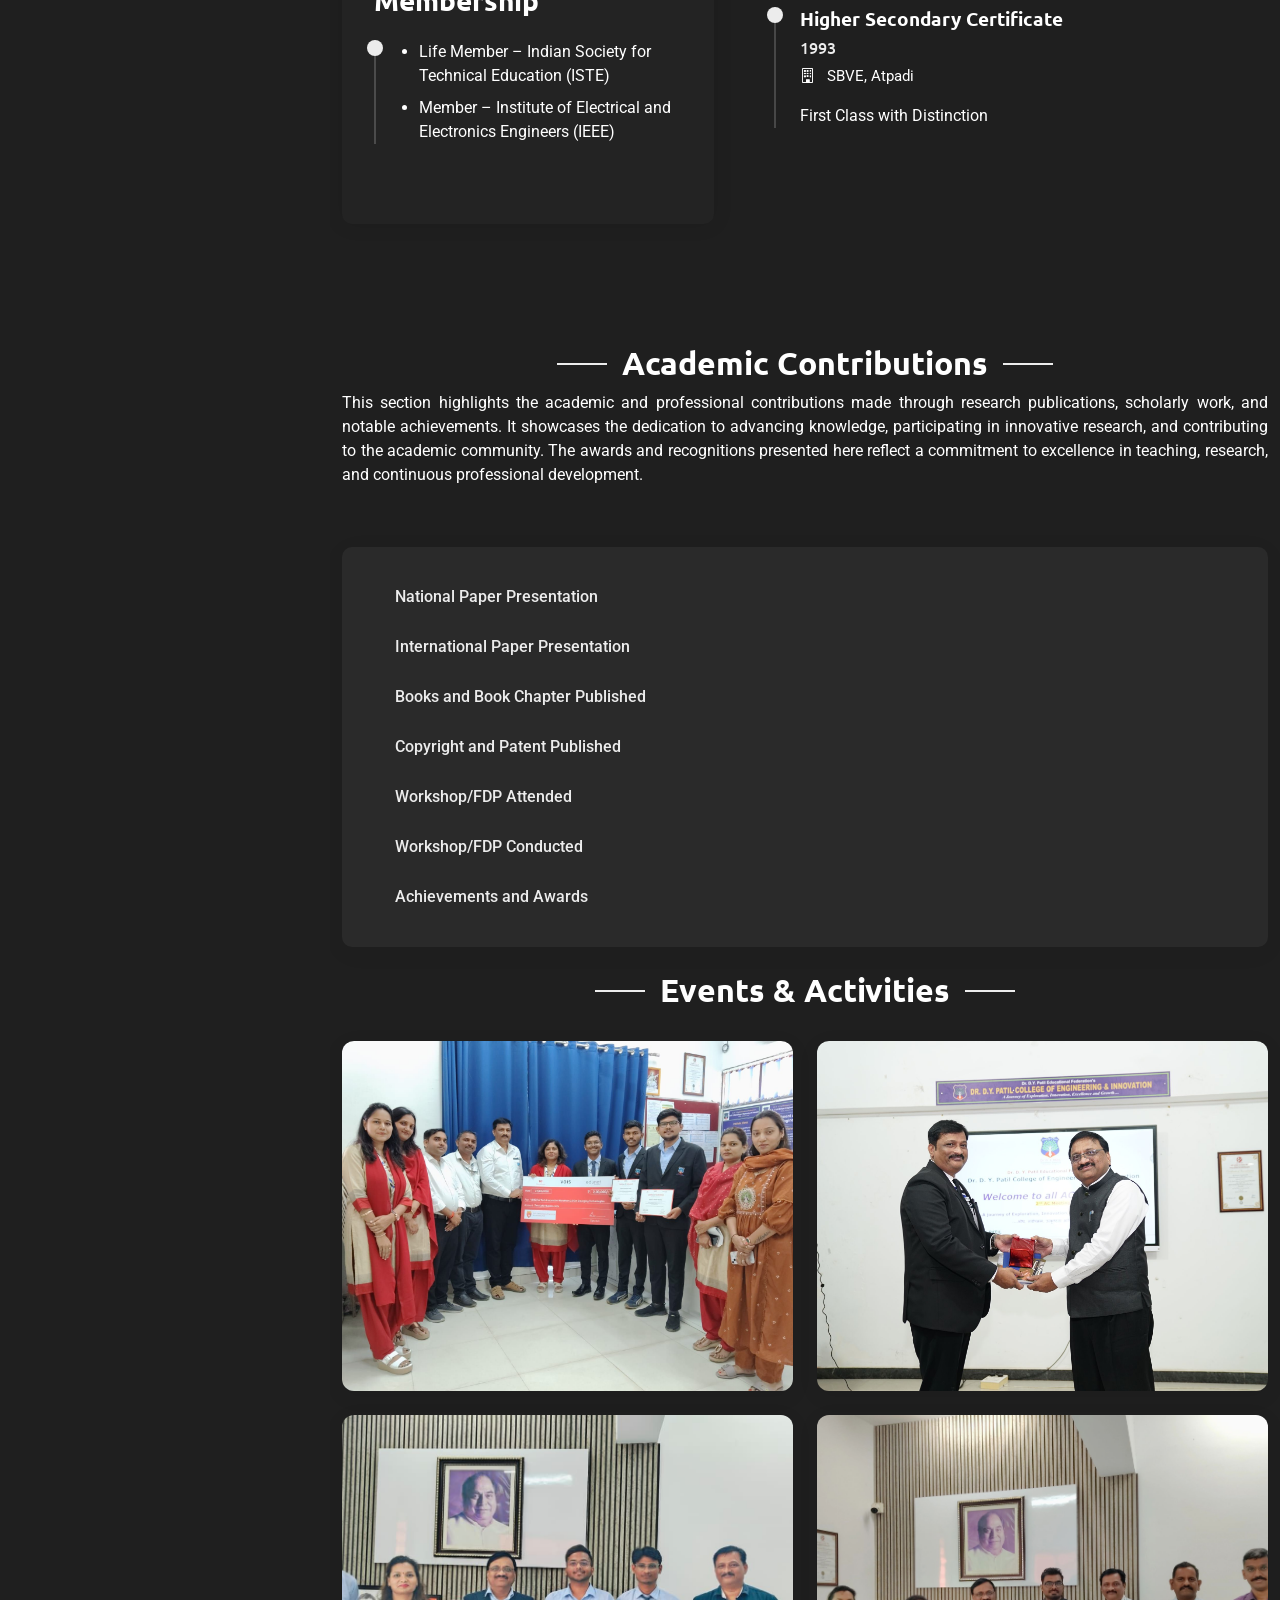
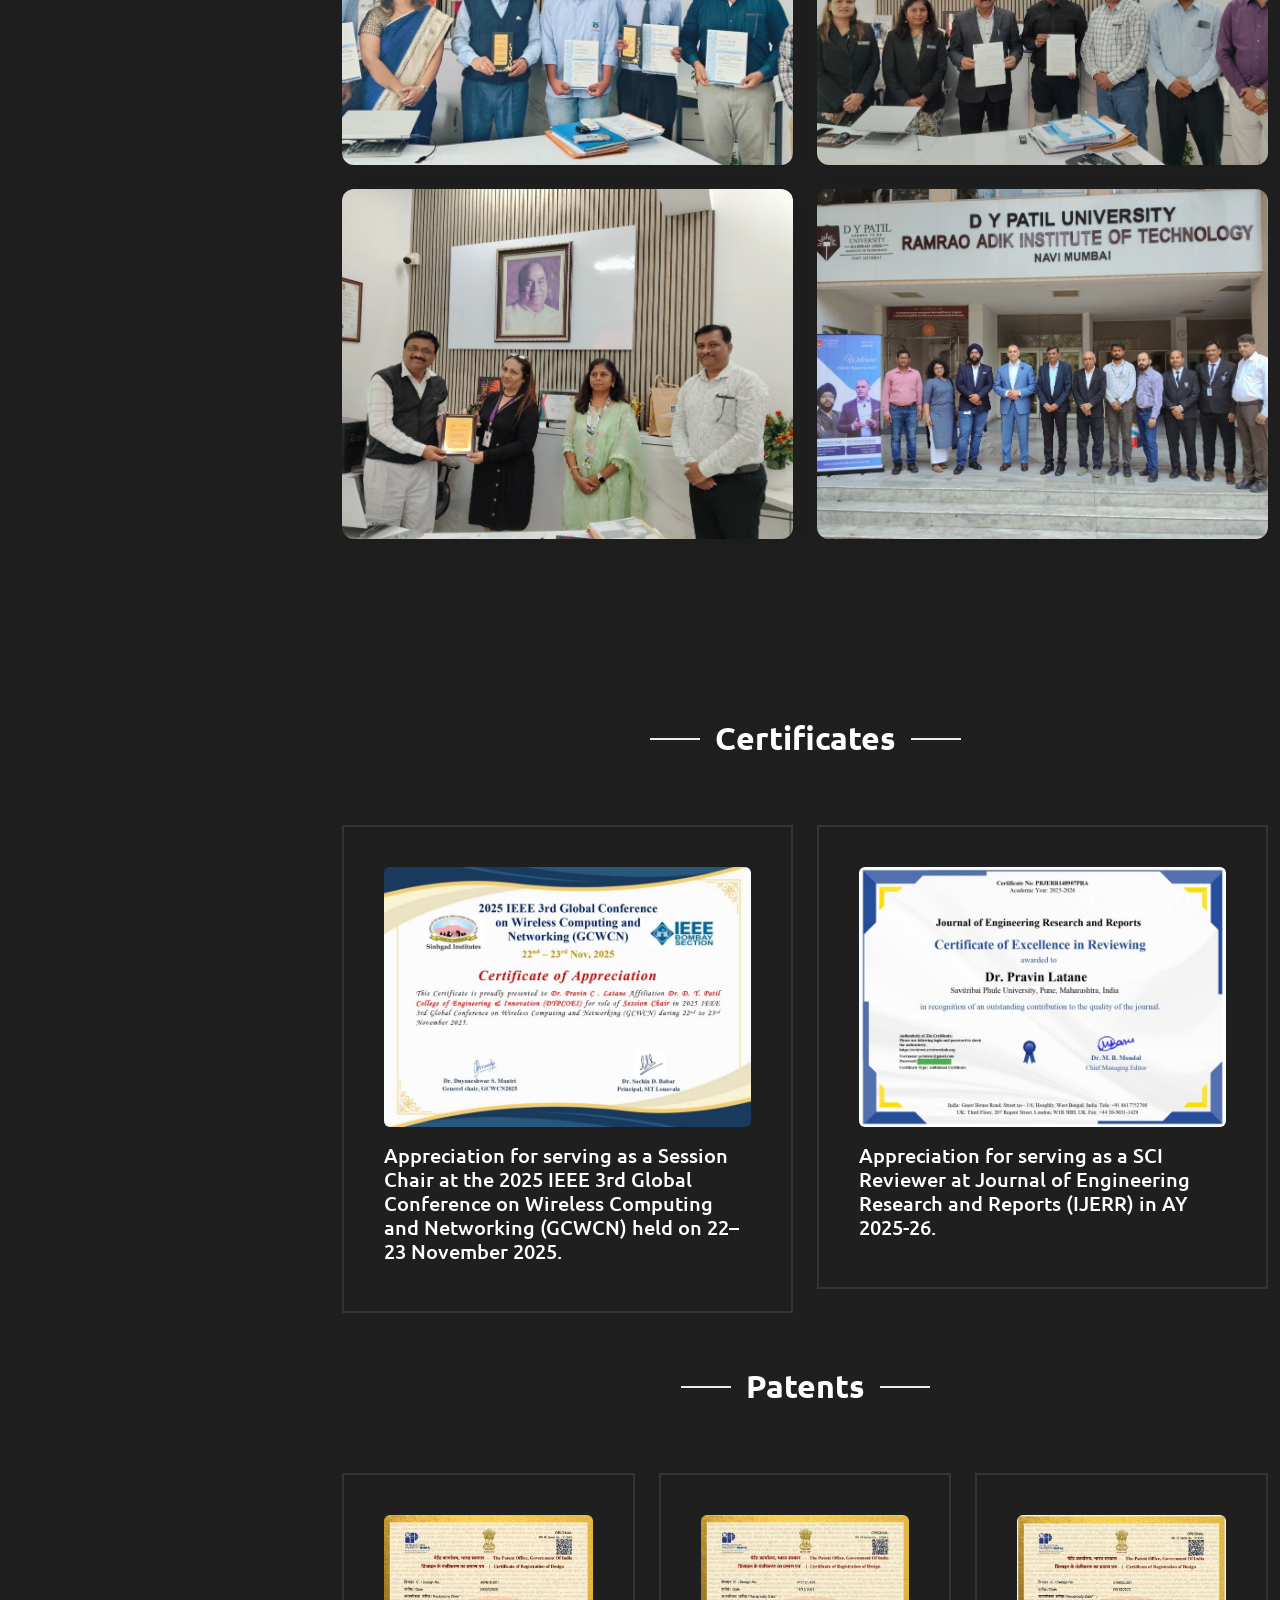
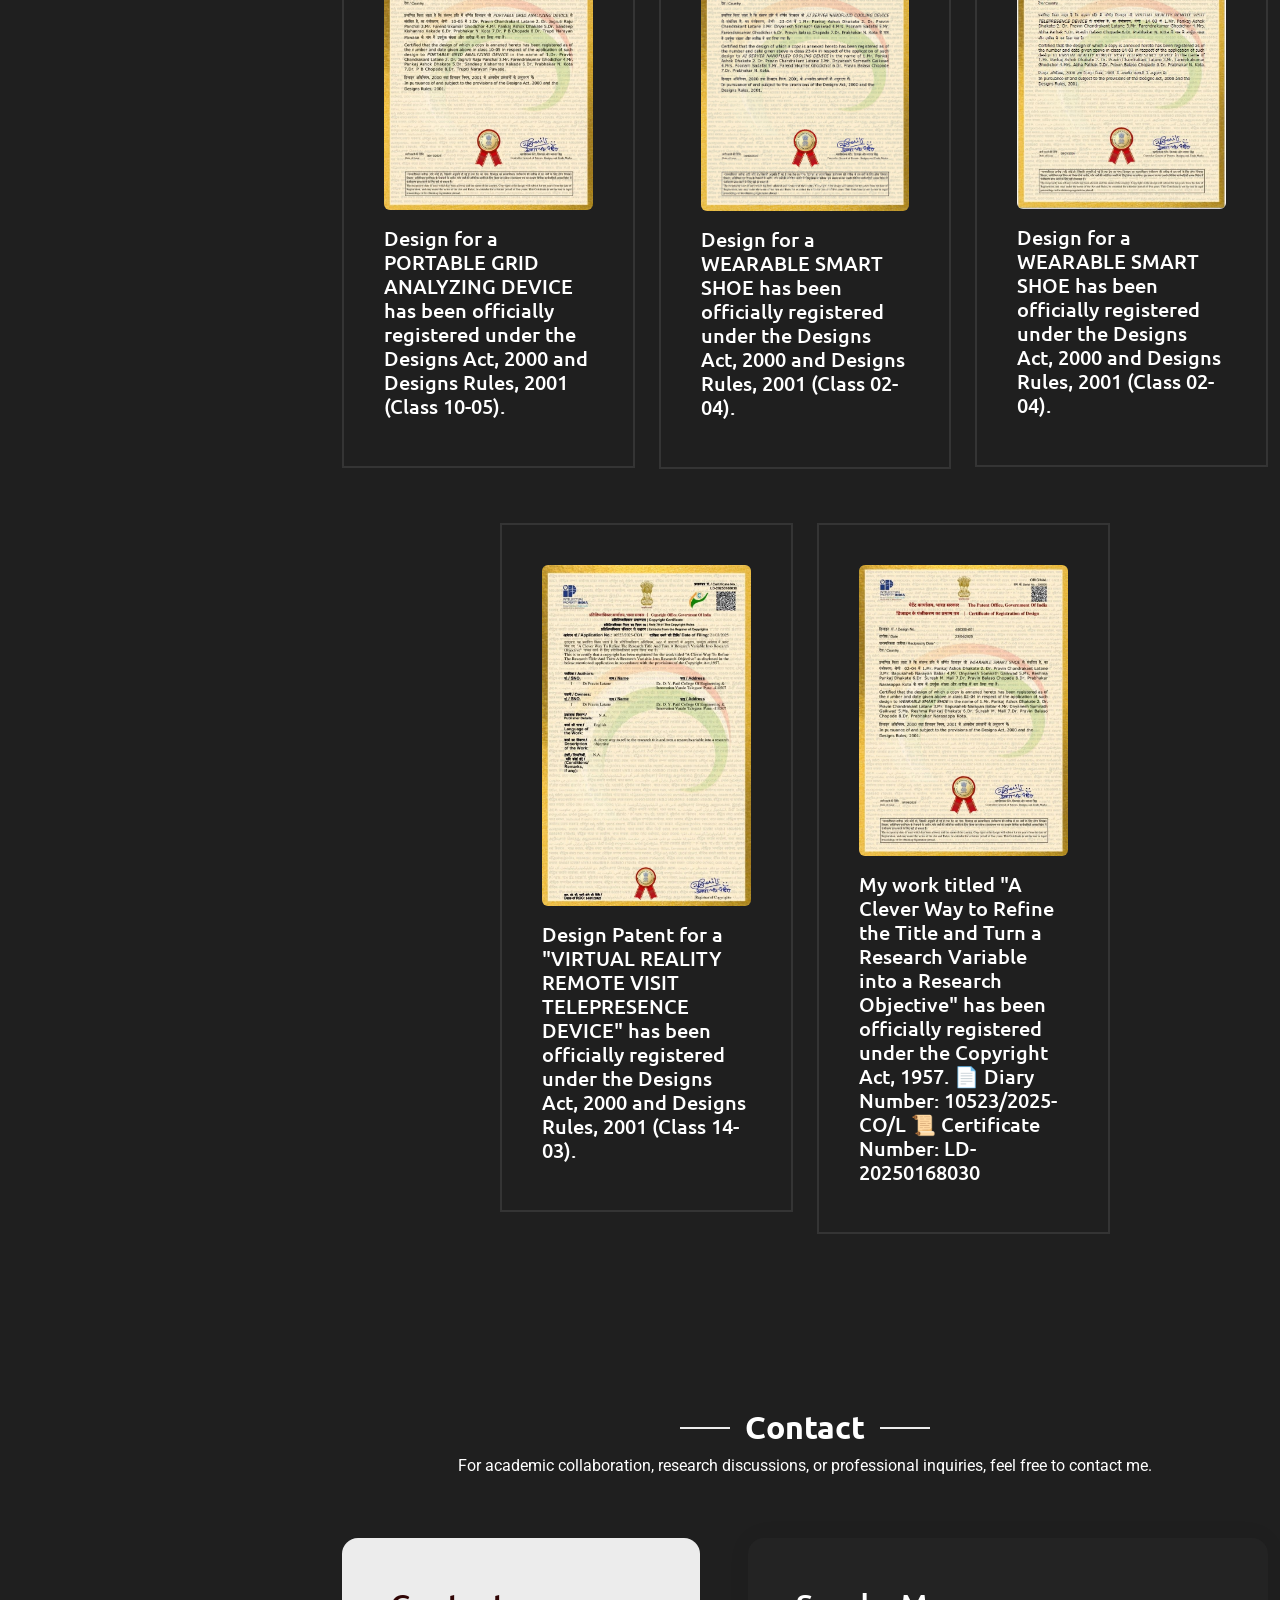
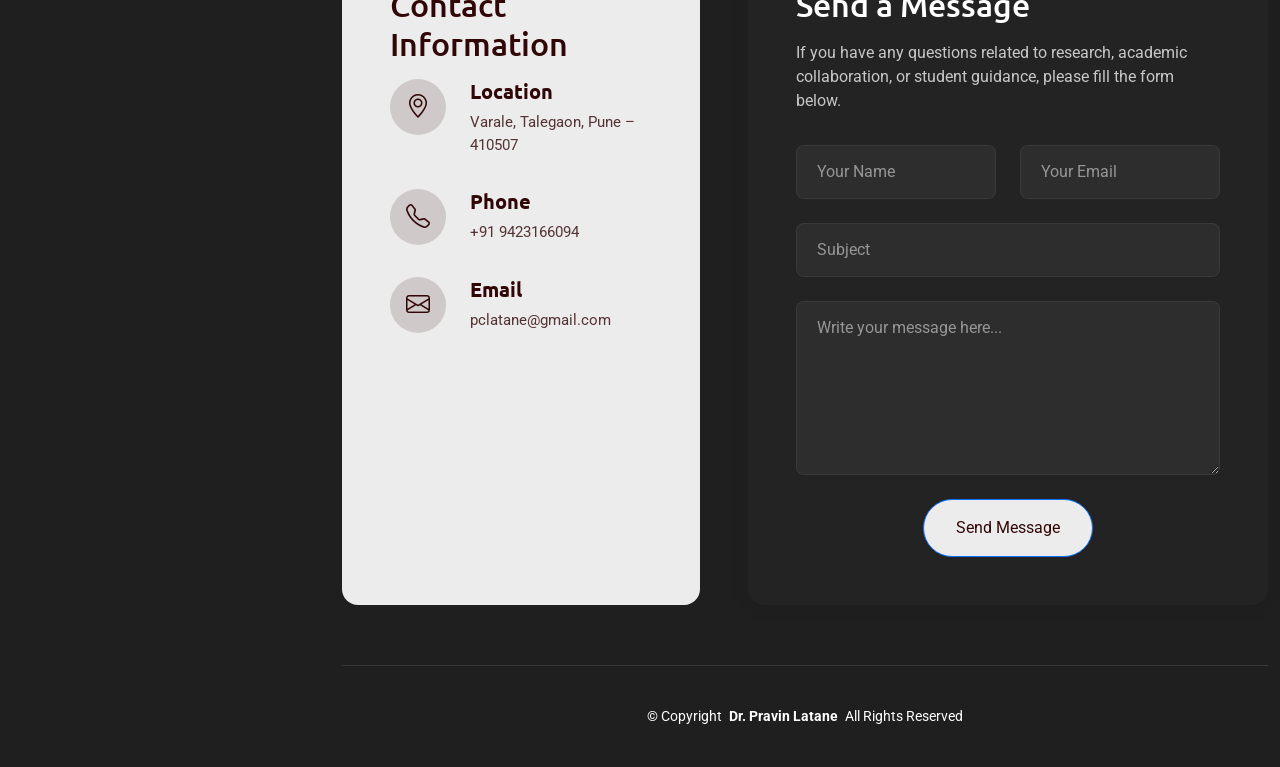
==== commit 2b74a8b2: "edit" ====
--- a/index.html
+++ b/index.html
@@ -4,14 +4,14 @@
 <head>
   <meta charset="utf-8">
   <meta content="width=device-width, initial-scale=1.0" name="viewport">
-  <title>Personal-Portfolio</title>
+  <title>Pravin Latane- Portfolio</title>
   <meta name="description" content="">
   <meta name="keywords" content="">
   <link rel="stylesheet" href="https://cdnjs.cloudflare.com/ajax/libs/font-awesome/6.5.1/css/all.min.css">
 
   <!-- Favicons -->
-  <link href="assets/img/favicon.png" rel="icon">
-  <link href="assets/img/apple-touch-icon.png" rel="apple-touch-icon">
+  <link href="assets/img/logo.png" rel="icon">
+  <link href="assets/img/logo.png" rel="apple-touch-icon">
 
   <!-- Fonts -->
   <link href="https://fonts.googleapis.com" rel="preconnect">
@@ -28,13 +28,6 @@
   <!-- Main CSS File -->
   <link href="assets/css/main.css" rel="stylesheet">
 
-  <!-- =======================================================
-  * Template Name: SnapFolio
-  * Template URL: https://bootstrapmade.com/snapfolio-bootstrap-portfolio-template/
-  * Updated: Jul 21 2025 with Bootstrap v5.3.7
-  * Author: BootstrapMade.com
-  * License: https://bootstrapmade.com/license/
-  ======================================================== -->
 </head>
 
 <!-- Common Fullscreen Certificate Modal -->
@@ -59,487 +52,630 @@
 <body class="index-page">
 
   <header id="header" class="header dark-background d-flex flex-column justify-content-center">
-    <i class="header-toggle d-xl-none bi bi-list"></i>
-
-    <div class="header-container d-flex flex-column align-items-start">
-      <nav id="navmenu" class="navmenu">
-        <ul>
-          <li><a href="#hero" class="active"><i class="bi bi-house navicon"></i>Home</a></li>
-          <li><a href="#about"><i class="bi bi-person navicon"></i> About</a></li>
-          <li><a href="#resume"><i class="bi bi-file-earmark-text navicon"></i> Resume</a></li>
-          <li><a href="#portfolio"><i class="bi bi-images navicon"></i> Portfolio</a></li>
-          <li><a href="#services"><i class="bi bi-hdd-stack navicon"></i>Gallery</a></li>
-          <li><a href="#contact"><i class="bi bi-envelope navicon"></i> Contact</a></li>
-        </ul>
-      </nav>
-
-      <div class="social-links text-center">
-        <a href="https://www.facebook.com/pravin.latane.3/" class="facebook"><i class="bi bi-facebook"></i></a>
-        <a href="https://www.youtube.com/@pravinlatane2280/" class="youtube"><i class="bi bi-youtube"></i></a>
-        <a href="https://scholar.google.com/citations?user=OIyVj9wAAAAJ&hl=en" class="google-scholar"><i class="bi bi-mortarboard"></i></a>
-        <a href="https://www.linkedin.com/in/dr-pravin-latane-4ba4a150?utm_source=share_via&utm_content=profile&utm_medium=member_android" class="linkedin"><i class="bi bi-linkedin"></i></a>
-      </div>
-
-    </div>
-
-  </header>
-
-  <main class="main">
-
-    <!-- Hero Section -->   
-    <section id="hero" class="hero section">
-
-      <div class="background-elements">
-        
-      </div>
-
-      <div class="hero-content">
-
-        <div class="container">
-          <div class="row align-items-center">
-
-            <div class="col-lg-6" data-aos="fade-right" data-aos-delay="100">
-              <div class="hero-text">
-                <h1><span class="accent-text">Portfolio</span></h1>
-                <h2>Dr.Pravin Latane</h2>
-                <p class="lead">I'm an <span class="typed" data-typed-items=" Assistant Professor "></span></p>
-                <p class="description">Committed to delivering excellence in higher education through visionary leadership, faculty development, and student-centered learning. Dedicated to building dynamic academic communities grounded in innovation and scholarship.</p>
-
-                <div class="hero-actions">
-                  <a href="#portfolio" class="btn btn-primary">View My Work</a>
-                  <a href="#contact" class="btn btn-outline">Get In Touch</a>
-                </div>
-
-                <div class="social-links">
-                  <a href="https://www.facebook.com/pravin.latane.3/" class="facebook"><i class="bi bi-facebook"></i></a>
-        <a href="https://www.youtube.com/@pravinlatane2280/" class="youtube"><i class="bi bi-youtube"></i></a>
-        <a href="https://scholar.google.com/citations?user=OIyVj9wAAAAJ&hl=en" class="google-scholar"><i class="bi bi-mortarboard"></i></a>
-        <a href="https://www.linkedin.com/in/dr-pravin-latane-4ba4a150?utm_source=share_via&utm_content=profile&utm_medium=member_android" class="linkedin"><i class="bi bi-linkedin"></i></a>
-                </div>
-              </div>
-            </div>
-
-            <div class="col-lg-6" data-aos="fade-left" data-aos-delay="200">
-              <div class="hero-visual">
-                <div class="profile-container">
-                  <div class="profile-background"></div>
-                  <img src="assets/img/pravin sir2.jpg" alt="Dr. Pravin Latane" class="profile-image">
-                </div>
-              </div>
-            </div>
-
-          </div>
-        </div>
-      </div>
-
-    </section><!-- /Hero Section -->
+
+<i class="header-toggle d-xl-none bi bi-list"></i>
+
+<div class="header-container d-flex flex-column align-items-start">
+
+<nav id="navmenu" class="navmenu">
+
+<ul>
+
+<li>
+<a href="#hero" class="active">
+<i class="bi bi-house navicon"></i> Home
+</a>
+</li>
+
+<li>
+<a href="#about">
+<i class="bi bi-person navicon"></i> About
+</a>
+</li>
+
+<li>
+<a href="#resume">
+<i class="bi bi-file-earmark-text navicon"></i> Resume
+</a>
+</li>
+
+<li>
+<a href="#portfolio">
+<i class="bi bi-journal-richtext navicon"></i> Academic Contributions
+</a>
+</li>
+
+<li>
+<a href="#services">
+<i class="bi bi-images navicon"></i> Gallery
+</a>
+</li>
+
+<li>
+<a href="#contact">
+<i class="bi bi-envelope navicon"></i> Contact
+</a>
+</li>
+
+</ul>
+
+</nav>
+
+<div class="social-links text-center">
+
+<a href="https://www.facebook.com/pravin.latane.3/" target="_blank">
+<i class="bi bi-facebook"></i>
+</a>
+
+<a href="https://www.youtube.com/@pravinlatane2280/" target="_blank">
+<i class="bi bi-youtube"></i>
+</a>
+
+<a href="https://scholar.google.com/citations?user=OIyVj9wAAAAJ&hl=en" target="_blank">
+<i class="bi bi-mortarboard"></i>
+</a>
+
+<a href="https://www.linkedin.com/in/dr-pravin-latane-4ba4a150/" target="_blank">
+<i class="bi bi-linkedin"></i>
+</a>
+
+</div>
+
+</div>
+
+</header>
+
+<main class="main">
+    <!-- Hero Section -->  
+     <section id="hero" class="hero section">
+
+<div class="background-elements"></div>
+
+<div class="hero-content">
+
+<div class="container">
+<div class="row align-items-center">
+
+<!-- LEFT CONTENT -->
+<div class="col-lg-6" data-aos="fade-right" data-aos-delay="100">
+
+<div class="hero-text">
+
+<h2><span class="accent-text">Dr. Pravin C. Latane</span></h2>
+
+<p class="lead">
+I'm a 
+<span class="typed" 
+data-typed-items="Professor, Dean Academics, Researcher, Mentor">
+</span>
+</p>
+
+<p class="description" style="text-align: justify;">
+Professor and Dean Academics at Dr. D. Y. Patil College of Engineering and Innovation, Pune, with over 25 years of academic experience in Electronics and Communication Engineering. My work focuses on research, innovation, and mentoring students in emerging areas such as Internet of Things, Embedded Systems, Wireless Sensor Networks, and Antenna Design.
+</p>
+
+<div class="hero-actions">
+<a href="#portfolio" class="btn btn-primary">View My Work</a>
+<a href="#contact" class="btn btn-outline">Contact Me</a>
+</div>
+
+<div class="social-links">
+
+<a href="https://www.facebook.com/pravin.latane.3/" class="facebook">
+<i class="bi bi-facebook"></i>
+</a>
+
+<a href="https://www.youtube.com/@pravinlatane2280/" class="youtube">
+<i class="bi bi-youtube"></i>
+</a>
+
+<a href="https://scholar.google.com/citations?user=OIyVj9wAAAAJ&hl=en" class="google-scholar">
+<i class="bi bi-mortarboard"></i>
+</a>
+
+<a href="https://www.linkedin.com/in/dr-pravin-latane-4ba4a150/" class="linkedin">
+<i class="bi bi-linkedin"></i>
+</a>
+
+</div>
+
+</div>
+</div>
+
+<!-- RIGHT IMAGE -->
+<div class="col-lg-6" data-aos="fade-left" data-aos-delay="200">
+
+<div class="hero-visual">
+
+<div class="profile-container">
+
+<div class="profile-background"></div>
+
+<img src="assets/img/pravin sir2.jpg" alt="Dr. Pravin Latane" class="profile-image">
+
+</div>
+
+</div>
+
+</div>
+
+</div>
+</div>
+
+</div>
+
+</section> 
+    <!-- /Hero Section -->
 
     <!-- About Section -->
-    <section id="about" class="about section">
-
-      <div class="container" data-aos="fade-up" data-aos-delay="100">
-
-        <div class="row">
-          <div class="col-lg-5" data-aos="zoom-in" data-aos-delay="200">
-            <div class="profile-card">
-              <div class="profile-header">
-                <div class="profile-image">
-                  <img src="assets/img/pravin sir2.jpg" alt="Profile Image" class="img-fluid">
-                </div>
-                <div class="profile-badge">
-                  <i class="bi bi-check-circle-fill"></i>
-                </div>
-              </div>
-
-              <div class="profile-content">
-                <h3>Dr.Pravin Latane</h3>
-                <p class="profession">I'm an Assistant Professor</p>
-
-                <div class="contact-links">
-                  <a href="mailto:pclatane@gmail.com" class="contact-item">
-                    <i class="bi bi-envelope"></i>
-                   pclatane@gmail.com
-                  </a>
-                  <a href="tel:+91 9423166094" class="contact-item">
-                    <i class="bi bi-telephone"></i>
-                    +91 9423166094
-                  </a>
-                  <a href="#" class="contact-item">
-                    <i class="bi bi-geo-alt"></i>
-                    Varale, Talegaon, Pune, 410507
-                  </a>
-                </div>
-              </div>
-            </div>
-          </div>
-
-          <div class="col-lg-7" data-aos="fade-left" data-aos-delay="300">
-            <div class="about-content">
-              <div class="section-header">
-                <span class="badge-text">Get to Know Me</span>
-                <h2></h2>
-              </div>
-
-              <div class="description">
-                <p>ut perspiciatis unde omnis iste natus error sit voluptatem accusantium doloremque laudantium, totam rem aperiam, eaque ipsa quae ab illo inventore veritatis et quasi architecto beatae vitae dicta sunt explicabo.</p>
-
-                <p>Ut enim ad minima veniam, quis nostrum exercitationem ullam corporis suscipit laboriosam, nisi ut aliquid ex ea commodi consequatur.</p>
-              </div>
-
-              <div class="stats-grid">
-                <div class="stat-item">
-                  <div class="stat-number">150+</div>
-                  <div class="stat-label">Projects Completed</div>
-                </div>
-                <div class="stat-item">
-                  <div class="stat-number">30+</div>
-                  <div class="stat-label">Years Experience</div>
-                </div>
-                <div class="stat-item">
-                  <div class="stat-number">98%</div>
-                  <div class="stat-label">Client Satisfaction</div>
-                </div>
-              </div>
-
-              <div class="details-grid">
-                <div class="detail-row">
-                  <div class="detail-item">
-                    <span class="detail-label">Specialization</span>
-                    <span class="detail-value">UI/UX Design &amp; Development</span>
-                  </div>
-                  <div class="detail-item">
-                    <span class="detail-label">Experience Level</span>
-                    <span class="detail-value">Senior Professional</span>
-                  </div>
-                </div>
-                <div class="detail-row">
-                  <div class="detail-item">
-                    <span class="detail-label">Education</span>
-                    <span class="detail-value">Computer Science, MIT</span>
-                  </div>
-                  <div class="detail-item">
-                    <span class="detail-label">Languages</span>
-                    <span class="detail-value">English, Spanish, French</span>
-                  </div>
-                </div>
-              </div>
+     <section id="about" class="about section">
+
+<div class="container" data-aos="fade-up" data-aos-delay="100">
+
+<div class="row">
+
+<!-- LEFT PROFILE CARD -->
+<div class="col-lg-5" data-aos="zoom-in" data-aos-delay="200">
+<div class="profile-card">
+
+<div class="profile-header">
+<div class="profile-image">
+<img src="assets/img/pravin sir2.jpg" alt="Profile Image" class="img-fluid">
+</div>
+
+<div class="profile-badge">
+<i class="bi bi-check-circle-fill"></i>
+</div>
+</div>
+
+<div class="profile-content">
+
+<h3>Dr. Pravin C. Latane</h3>
+<p class="profession">Professor & Dean Academics</p>
+
+<div class="contact-links">
+
+<a href="mailto:pclatane@gmail.com" class="contact-item">
+<i class="bi bi-envelope"></i>
+pclatane@gmail.com
+</a>
+
+<a href="tel:+919423166094" class="contact-item">
+<i class="bi bi-telephone"></i>
++91 9423166094
+</a>
+
+
+
+<a href="https://www.google.com/maps?q=Dr+D+Y+Patil+College+of+Engineering+Innovation+Talegaon+Pune" target="_blank" class="contact-item"> 
+  <i class="bi bi-geo-alt"></i>
+Varale, Talegaon, Pune – 410507
+</a>
+
+
+</div>
+</div>
+<br>
+<br>
+<br>
+<br>
+<!-- Resume Button -->
 <div class="cta-section">
-  <a href="assets/img/One Pg CV_PCL_DYPCOEI.pdf" class="btn btn-primary" target="_blank">
-    <i class="bi bi-download"></i>
-    Download Resume
-  </a>
-               
-              </div>
-            </div>
-          </div>
-        </div>
-
-      </div>
-
-    </section><!-- /About Section -->
+
+<a href="assets/img/One Pg CV_PCL_DYPCOEI.pdf" class="btn btn-primary" target="_blank">
+<i class="bi bi-download"></i>
+View Resume
+</a>
+
+</div>
+</div>
+</div>
+
+<!-- RIGHT CONTENT -->
+<div class="col-lg-7" data-aos="fade-left" data-aos-delay="300">
+<div class="about-content">
+
+<div class="section-header">
+<span class="badge-text">About Me</span>
+<h2>Academic Profile</h2>
+</div>
+
+<div class="description">
+
+<p style="text-align: justify;">
+I am Dr. Pravin C. Latane, currently serving as Professor and Dean Academics at Dr. D. Y. Patil College of Engineering and Innovation, Talegaon, Pune. I have more than 25 years of teaching experience and over 2.5 years of industrial experience in the field of Electronics and Communication Engineering.
+</p>
+
+<p style="text-align: justify;">
+My academic interests include Internet of Things (IoT), Embedded Systems, Wireless Sensor Networks, Antenna Design, and Data Science. I have actively contributed to research, student mentoring, curriculum development, and academic administration throughout my professional career.
+</p>
+
+</div>
+
+
+
+<!-- Details -->
+<div class="details-grid">
+
+<div class="detail-row">
+
+<div class="detail-item">
+<span class="detail-label">Highest Qualification</span>
+<span class="detail-value">Ph.D. in Electronics & Communication</span>
+</div>
+
+<div class="detail-item">
+<span class="detail-label">Experience Level</span>
+<span class="detail-value">Senior Academic Professional</span>
+</div>
+
+</div>
+
+<div class="detail-row">
+
+<div class="detail-item">
+<span class="detail-label">Professional Membership</span>
+<span class="detail-value">
+ISTE (LM31916), IEEE (96135661)
+</span>
+</div>
+
+<div class="detail-item">
+<span class="detail-label">Current Position</span>
+<span class="detail-value">
+Professor & Dean Academics
+</span>
+</div>
+
+</div>
+
+</div>
+
+
+
+</div>
+</div>
+
+</div>
+
+</div>
+
+</section>
+    <!-- /About Section -->
 
     <!-- Stats Section -->
-    <section id="stats" class="stats section light-background">
-
-      <div class="container" data-aos="fade-up" data-aos-delay="100">
-
-        <div class="row justify-content-center">
-          <div class="col-lg-10">
-            <div class="stats-wrapper">
-              <div class="stats-item" data-aos="zoom-in" data-aos-delay="150">
-                <div class="icon-wrapper">
-                  <i class="bi bi-emoji-smile"></i>
-                </div>
-                <span data-purecounter-start="0" data-purecounter-end="232" data-purecounter-duration="1" class="purecounter"></span>
-                <p>Happy Clients</p>
-              </div><!-- End Stats Item -->
-
-              <div class="stats-item" data-aos="zoom-in" data-aos-delay="200">
-                <div class="icon-wrapper">
-                  <i class="bi bi-journal-richtext"></i>
-                </div>
-                <span data-purecounter-start="0" data-purecounter-end="521" data-purecounter-duration="1" class="purecounter"></span>
-                <p>Projects</p>
-              </div><!-- End Stats Item -->
-
-              <div class="stats-item" data-aos="zoom-in" data-aos-delay="250">
-                <div class="icon-wrapper">
-                  <i class="bi bi-headset"></i>
-                </div>
-                <span data-purecounter-start="0" data-purecounter-end="1463" data-purecounter-duration="1" class="purecounter"></span>
-                <p>Hours Of Support</p>
-              </div><!-- End Stats Item -->
-
-              <div class="stats-item" data-aos="zoom-in" data-aos-delay="300">
-                <div class="icon-wrapper">
-                  <i class="bi bi-people"></i>
-                </div>
-                <span data-purecounter-start="0" data-purecounter-end="15" data-purecounter-duration="1" class="purecounter"></span>
-                <p>Hard Workers</p>
-              </div><!-- End Stats Item -->
-            </div>
-          </div>
-        </div>
-
-      </div>
-
-    </section><!-- /Stats Section -->
+     <section id="stats" class="stats section light-background">
+
+<div class="container" data-aos="fade-up" data-aos-delay="100">
+
+<div class="row justify-content-center">
+<div class="col-lg-10">
+
+<div class="stats-wrapper">
+
+<!-- Teaching Experience -->
+<div class="stats-item" data-aos="zoom-in" data-aos-delay="150">
+<div class="icon-wrapper">
+<i class="bi bi-mortarboard"></i>
+</div>
+<span data-purecounter-start="0" data-purecounter-end="25" data-purecounter-duration="1" class="purecounter"></span>
+<p>Years of Teaching Experience</p>
+</div>
+
+<!-- Research Publications -->
+<div class="stats-item" data-aos="zoom-in" data-aos-delay="200">
+<div class="icon-wrapper">
+<i class="bi bi-journal-text"></i>
+</div>
+<span data-purecounter-start="0" data-purecounter-end="40" data-purecounter-duration="1" class="purecounter"></span>
+<p>Research Publications</p>
+</div>
+
+<!-- Students Guided -->
+<div class="stats-item" data-aos="zoom-in" data-aos-delay="250">
+<div class="icon-wrapper">
+<i class="bi bi-people"></i>
+</div>
+<span data-purecounter-start="0" data-purecounter-end="120" data-purecounter-duration="1" class="purecounter"></span>
+<p>Students Guided</p>
+</div>
+
+<!-- Workshops / FDP -->
+<div class="stats-item" data-aos="zoom-in" data-aos-delay="300">
+<div class="icon-wrapper">
+<i class="bi bi-award"></i>
+</div>
+<span data-purecounter-start="0" data-purecounter-end="30" data-purecounter-duration="1" class="purecounter"></span>
+<p>Workshops & FDP Conducted</p>
+</div>
+
+</div>
+
+</div>
+</div>
+
+</div>
+
+</section>
+    <!-- /Stats Section -->
 
     <!-- Skills Section -->
-    <section id="skills" class="skills section">
+     <section id="skills" class="skills section">
+
+<!-- Section Title -->
+<div class="container section-title" data-aos="fade-up">
+  <h2>Technical Expertise</h2>
+  <p>Areas of expertise, research interests, and technical competencies in electronics, communication, and emerging technologies.</p>
+</div>
+
+<div class="container" data-aos="fade-up" data-aos-delay="100">
+
+<div class="row">
+
+<!-- Research Areas -->
+<div class="col-lg-6">
+<div class="skills-category" data-aos="fade-up" data-aos-delay="200">
+<h3>Research Areas</h3>
+<ul class="skill-list">
+<li>Internet of Things (IoT)</li>
+<li>Embedded Systems</li>
+<li>Wireless Sensor Networks</li>
+<li>Antenna Design and 5G Communication</li>
+<li>Control and Automation Systems</li>
+<li>Blockchain Technology</li>
+</ul>
+</div>
+</div>
+
+<!-- Programming & Development -->
+<div class="col-lg-6">
+<div class="skills-category" data-aos="fade-up" data-aos-delay="250">
+<h3>Programming & Development</h3>
+<ul class="skill-list">
+<li>Python Programming</li>
+<li>MATLAB Simulation</li>
+<li>Arduino Development</li>
+<li>Raspberry Pi Programming</li>
+<li>Embedded System Programming</li>
+</ul>
+</div>
+</div>
+
+<!-- Tools & Technologies -->
+<div class="col-lg-6 mt-4">
+<div class="skills-category" data-aos="fade-up" data-aos-delay="300">
+<h3>Tools & Technologies</h3>
+<ul class="skill-list">
+<li>FPGA Development Tools</li>
+<li>IoT Platforms and Sensors</li>
+<li>Data Visualization using Tableau</li>
+<li>Antenna Simulation Tools</li>
+<li>Signal Processing Tools</li>
+</ul>
+</div>
+</div>
+
+<!-- Specialized Domains -->
+<div class="col-lg-6 mt-4">
+<div class="skills-category" data-aos="fade-up" data-aos-delay="350">
+<h3>Specialized Domains</h3>
+<ul class="skill-list">
+<li>Wireless Communication Systems</li>
+<li>Digital Signal Processing</li>
+<li>Image Processing</li>
+<li>Artificial Intelligence Applications</li>
+<li>Smart Systems and Automation</li>
+</ul>
+</div>
+</div>
+
+</div>
+
+</div>
+
+</section>
+    <!-- /Skills Section -->
+
+    <!-- Resume Section -->
+     <section id="resume" class="resume section">
+
+<!-- Section Title -->
+<div class="container section-title" data-aos="fade-up">
+  <h2>Resume</h2>
+  <p style="text-align: justify;">This section highlights my academic qualifications, professional experience, research contributions, and achievements throughout my career in engineering education and research.</p>
+</div>
+
+<div class="container" data-aos="fade-up" data-aos-delay="100">
+<div class="row gy-4">
+
+<!-- LEFT COLUMN -->
+<div class="col-lg-5">
+<div class="resume-side" data-aos="fade-right" data-aos-delay="100">
+
+<div class="profile-img mb-4">
+<img src="assets/img/pravin sir2.jpg" alt="Profile" class="img-fluid rounded">
+</div>
+
+<h3>Professional Summary</h3>
+<p style="text-align: justify;">
+I am Dr. Pravin Latane, currently serving as Professor and Dean Academics at Dr. D. Y. Patil College of Engineering and Innovation, Pune. With over 25 years of teaching experience and 2.5 years of industrial experience, I have been actively involved in academic development, research, and mentoring students in the field of engineering.
+</p>
+<br>
+<hr>
+<br>
+<h3 class="mt-4">Contact Information</h3>
+
+<ul class="contact-info list-unstyled">
+
+<li>
+<i class="bi bi-geo-alt"></i> 
+<a href="https://www.google.com/maps?q=Dr+D+Y+Patil+College+of+Engineering+Innovation+Talegaon+Pune" target="_blank">
+Varale, Talegaon, Pune – 410507
+</a>
+</li>
+
+<li>
+<i class="bi bi-envelope"></i> 
+<a href="mailto:pclatane@gmail.com">
+pclatane@gmail.com
+</a>
+</li>
+
+<li>
+<i class="bi bi-phone"></i> 
+<a href="tel:+919423166094">
++91 9423166094
+</a>
+</li>
+
+<li>
+<i class="bi bi-linkedin"></i> 
+<a href="https://www.linkedin.com/in/dr-pravin-latane-4ba4a150" target="_blank">
+LinkedIn Profile
+</a>
+</li>
+<li>
+<i class="bi bi-mortarboard"></i>
+<a href="https://scholar.google.com/citations?user=OIyVj9wAAAAJ" target="_blank">
+Google Scholar
+</a>
+</li>
+</ul>
+<br>
+<hr>
+<br>
+<!-- Technical Expertise -->
+<div class="technical-skills mt-4">
+
+<h3>Technical Expertise</h3>
+
+<li><p>Research Areas</p></li>
+
+<li><p>Programming & Development</p></li>
+
+<li><p>Tools & Technologies</p></li>
+
+<li><p>Specialized Domains</p></li>
+
+</div>
+<br>
+<hr>
+<br>
+<!-- Professional Membership -->
+<div class="resume-section" data-aos="fade-up">
+
+<h3><i class="bi bi-award me-1"></i>Professional Membership</h3>
+
+<div class="resume-item">
+<ul>
+<li>Life Member – Indian Society for Technical Education (ISTE)</li>
+<li>Member – Institute of Electrical and Electronics Engineers (IEEE)</li>
+</ul>
+</div>
+
+</div>
+</div>
+</div>
+
+<!-- RIGHT COLUMN -->
+<div class="col-lg-7 ps-4 ps-lg-5">
+
+<!-- Professional Experience -->
+<div class="resume-section" data-aos="fade-up">
+
+<h3><i class="bi bi-briefcase me-2"></i>Professional Experience</h3>
+
+<div class="resume-item">
+<h4>Professor & Dean Academics</h4>
+<h5>Dec 2024 - Present</h5>
+<p class="company"><i class="bi bi-building"></i> Dr. D. Y. Patil College of Engineering & Innovation, Talegaon, Pune</p>
+<ul>
+<li>Leading academic planning and curriculum development.</li>
+<li>Guiding faculty and students in research and innovation.</li>
+<li>Promoting interdisciplinary research and technology-driven education.</li>
+</ul>
+</div>
+
+<div class="resume-item">
+<h4>Assistant Professor</h4>
+<h5>July 2013 - Dec 2024</h5>
+<p class="company"><i class="bi bi-building"></i> Sinhgad Institute of Technology, Lonavala, Pune</p>
+<ul>
+<li>Taught undergraduate and postgraduate engineering courses.</li>
+<li>Mentored students for research projects and publications.</li>
+<li>Organized workshops, FDPs and technical programs.</li>
+</ul>
+</div>
+
+<div class="resume-item">
+<h4>Assistant Professor</h4>
+<h5>June 2010 - July 2013</h5>
+<p class="company"><i class="bi bi-building"></i> ICOER, Wagholi, Pune</p>
+<ul>
+<li>Delivered lectures in electronics and communication engineering.</li>
+<li>Guided academic projects and laboratory sessions.</li>
+</ul>
+</div>
+
+<div class="resume-item">
+<h4>Lecturer</h4>
+<h5>2001 - 2010</h5>
+<p class="company"><i class="bi bi-building"></i> Various Engineering Colleges in Maharashtra</p>
+<ul>
+<li>Worked at COE Pandharpur, BVCOE Pune, COE Malegaon Baramati and COE Kopargaon.</li>
+<li>Delivered electronics engineering courses and supervised labs.</li>
+</ul>
+</div>
+
+</div>
+
+<!-- Education -->
+<div class="resume-section" data-aos="fade-up">
+
+<h3><i class="bi bi-mortarboard me-2"></i>Education</h3>
+
+<div class="resume-item">
+<h4>Ph.D. in Electronics and Communication</h4>
+<h5>2023</h5>
+<p class="company"><i class="bi bi-building"></i> Suresh Gyan Vihar University, Jaipur</p>
+</div>
+
+<div class="resume-item">
+<h4>Master of Engineering (Electronics)</h4>
+<h5>2010</h5>
+<p class="company"><i class="bi bi-building"></i> Government College of Engineering, Aurangabad</p>
+<p>First Class</p>
+</div>
+
+<div class="resume-item">
+<h4>Bachelor of Engineering (Electronics)</h4>
+<h5>1997</h5>
+<p class="company"><i class="bi bi-building"></i> Walchand College of Engineering, Sangli</p>
+<p>First Class</p>
+</div>
+
+<div class="resume-item">
+<h4>Higher Secondary Certificate</h4>
+<h5>1993</h5>
+<p class="company"><i class="bi bi-building"></i> SBVE, Atpadi</p>
+<p>First Class with Distinction</p>
+</div>
+
+</div>
+
+</div>
+</div>
+</div>
+</section>
+    <!-- /Resume Section -->
+
+    <!-- Portfolio Section -->
+    <section id="portfolio" class="portfolio section">
 
       <!-- Section Title -->
       <div class="container section-title" data-aos="fade-up">
-        <h2>Skills</h2>
-        <p>Necessitatibus eius consequatur ex aliquid fuga eum quidem sint consectetur velit</p>
-      </div><!-- End Section Title -->
-
-      <div class="container" data-aos="fade-up" data-aos-delay="100">
-
-        <div class="row">
-          <div class="col-lg-6">
-            <div class="skills-category" data-aos="fade-up" data-aos-delay="200">
-              <h3>Front-end Development</h3>
-              <div class="skills-animation">
-                <div class="skill-item">
-                  <div class="d-flex justify-content-between align-items-center">
-                    <h4>HTML/CSS</h4>
-                    <span class="skill-percentage">95%</span>
-                  </div>
-                  <div class="progress">
-                    <div class="progress-bar" role="progressbar" aria-valuenow="95" aria-valuemin="0" aria-valuemax="100"></div>
-                  </div>
-                  <div class="skill-tooltip">Expert level knowledge of semantic HTML5 and modern CSS3 techniques</div>
-                </div>
-
-                <div class="skill-item">
-                  <div class="d-flex justify-content-between align-items-center">
-                    <h4>JavaScript</h4>
-                    <span class="skill-percentage">85%</span>
-                  </div>
-                  <div class="progress">
-                    <div class="progress-bar" role="progressbar" aria-valuenow="85" aria-valuemin="0" aria-valuemax="100"></div>
-                  </div>
-                  <div class="skill-tooltip">Strong proficiency in ES6+, DOM manipulation, and modern frameworks</div>
-                </div>
-
-                <div class="skill-item">
-                  <div class="d-flex justify-content-between align-items-center">
-                    <h4>React</h4>
-                    <span class="skill-percentage">80%</span>
-                  </div>
-                  <div class="progress">
-                    <div class="progress-bar" role="progressbar" aria-valuenow="80" aria-valuemin="0" aria-valuemax="100"></div>
-                  </div>
-                  <div class="skill-tooltip">Experience with React hooks, state management, and component architecture</div>
-                </div>
-              </div>
-            </div><!-- End Frontend Skills -->
-          </div>
-
-          <div class="col-lg-6">
-            <div class="skills-category" data-aos="fade-up" data-aos-delay="300">
-              <h3>Back-end Development</h3>
-              <div class="skills-animation">
-                <div class="skill-item">
-                  <div class="d-flex justify-content-between align-items-center">
-                    <h4>Node.js</h4>
-                    <span class="skill-percentage">75%</span>
-                  </div>
-                  <div class="progress">
-                    <div class="progress-bar" role="progressbar" aria-valuenow="75" aria-valuemin="0" aria-valuemax="100"></div>
-                  </div>
-                  <div class="skill-tooltip">Server-side JavaScript development with Express and REST APIs</div>
-                </div>
-
-                <div class="skill-item">
-                  <div class="d-flex justify-content-between align-items-center">
-                    <h4>Python</h4>
-                    <span class="skill-percentage">70%</span>
-                  </div>
-                  <div class="progress">
-                    <div class="progress-bar" role="progressbar" aria-valuenow="70" aria-valuemin="0" aria-valuemax="100"></div>
-                  </div>
-                  <div class="skill-tooltip">Python development with Django and data analysis tools</div>
-                </div>
-
-                <div class="skill-item">
-                  <div class="d-flex justify-content-between align-items-center">
-                    <h4>SQL</h4>
-                    <span class="skill-percentage">65%</span>
-                  </div>
-                  <div class="progress">
-                    <div class="progress-bar" role="progressbar" aria-valuenow="65" aria-valuemin="0" aria-valuemax="100"></div>
-                  </div>
-                  <div class="skill-tooltip">Database design, optimization, and complex queries</div>
-                </div>
-              </div>
-            </div><!-- End Backend Skills -->
-          </div>
-        </div>
-
-      </div>
-
-    </section><!-- /Skills Section -->
-
-    <!-- Resume Section -->
-    <section id="resume" class="resume section">
-
-      <!-- Section Title -->
-      <div class="container section-title" data-aos="fade-up">
-        <h2>Resume</h2>
-        <p>Magnam dolores commodi suscipit. Necessitatibus eius consequatur ex aliquid fuga eum quidem. Sit sint consectetur velit. Quisquam quos quisquam cupiditate. Et nemo qui impedit suscipit alias ea. Quia fugiat sit in iste officiis commodi quidem hic quas.</p>
-      </div><!-- End Section Title -->
-
-      <div class="container" data-aos="fade-up" data-aos-delay="100">
-
-        <div class="row gy-4">
-          <!-- Left column with summary and contact -->
-          <div class="col-lg-4">
-            <div class="resume-side" data-aos="fade-right" data-aos-delay="100">
-              <div class="profile-img mb-4">
-                <img src="assets/img/pravin sir2.jpg" alt="Profile" class="img-fluid rounded">
-              </div>
-
-              <h3>Professional Summary</h3>
-              <p>Driven and dedicated academic professional serving as an Assistant Professor at Dr. D. Y. Patil College of Engineering and Innovation (DYPCOEI), with strong expertise in designing and delivering high-quality technical education. Committed to fostering an engaging learning environment that bridges theoretical knowledge with practical application. Passionate about mentoring students, guiding research initiatives, and contributing to curriculum development aligned with industry trends and emerging technologies.</p>
-
-              <h3 class="mt-4">Contact Information</h3>
-              <ul class="contact-info list-unstyled">
-                <li><i class="bi bi-geo-alt"></i>Varale, Talegaon, Pune, 410507</li>
-                <li><i class="bi bi-envelope"></i>pclatane@gmail.com </li>
-                <li><i class="bi bi-phone"></i> +91 9423166094</li>
-                <li><i class="bi bi-linkedin"></i> https://www.linkedin.com/in/dr-pravin-latane-4ba4a150?</li>
-              </ul>
-
-              <div class="skills-animation mt-4">
-                <h3>Technical Skills</h3>
-                <div class="skill-item">
-                  <div class="d-flex justify-content-between">
-                    <span>Web Development</span>
-                    <span>95%</span>
-                  </div>
-                  <div class="progress">
-                    <div class="progress-bar" role="progressbar" aria-valuenow="95" aria-valuemin="0" aria-valuemax="100"></div>
-                  </div>
-                </div>
-
-                <div class="skill-item">
-                  <div class="d-flex justify-content-between">
-                    <span>UI/UX Design</span>
-                    <span>85%</span>
-                  </div>
-                  <div class="progress">
-                    <div class="progress-bar" role="progressbar" aria-valuenow="85" aria-valuemin="0" aria-valuemax="100"></div>
-                  </div>
-                </div>
-
-                <div class="skill-item">
-                  <div class="d-flex justify-content-between">
-                    <span>Cloud Architecture</span>
-                    <span>90%</span>
-                  </div>
-                  <div class="progress">
-                    <div class="progress-bar" role="progressbar" aria-valuenow="90" aria-valuemin="0" aria-valuemax="100"></div>
-                  </div>
-                </div>
-
-                <div class="skill-item">
-                  <div class="d-flex justify-content-between">
-                    <span>Project Management</span>
-                    <span>80%</span>
-                  </div>
-                  <div class="progress">
-                    <div class="progress-bar" role="progressbar" aria-valuenow="80" aria-valuemin="0" aria-valuemax="100"></div>
-                  </div>
-                </div>
-              </div>
-            </div>
-          </div>
-
-          <!-- Right column with experience and education -->
-          <div class="col-lg-8 ps-4 ps-lg-5">
-            <!-- Experience Section -->
-            <div class="resume-section" data-aos="fade-up">
-              <h3><i class="bi bi-briefcase me-2"></i>Professional Experience</h3>
-
-              <div class="resume-item">
-                <h4>Senior Software Architect</h4>
-                <h5>2022 - Present</h5>
-                <p class="company"><i class="bi bi-building"></i> Tech Innovations Inc.</p>
-                <ul>
-                  <li>Lead the architectural design and implementation of enterprise-scale applications</li>
-                  <li>Mentor team of 12 developers and establish technical best practices</li>
-                  <li>Drive adoption of microservices architecture and cloud-native solutions</li>
-                  <li>Reduce system downtime by 75% through improved architecture and monitoring</li>
-                </ul>
-              </div>
-
-              <div class="resume-item">
-                <h4>Lead Developer</h4>
-                <h5>2019 - 2022</h5>
-                <p class="company"><i class="bi bi-building"></i> Digital Solutions Corp.</p>
-                <ul>
-                  <li>Spearheaded development of company's flagship product reaching 1M+ users</li>
-                  <li>Implemented CI/CD pipeline reducing deployment time by 60%</li>
-                  <li>Managed team of 8 developers across multiple projects</li>
-                  <li>Increased code test coverage from 45% to 90%</li>
-                </ul>
-              </div>
-            </div>
-
-            <!-- Education Section -->
-            <div class="resume-section" data-aos="fade-up" data-aos-delay="100">
-              <h3><i class="bi bi-mortarboard me-2"></i>Education</h3>
-
-              <div class="resume-item">
-                <ul>
-                  <li>PhD (Electronics and Communication), SGVU, Jaipur, Rajasthan, 2023.</li>
-                  <li> M.E. (Electronics), from Govt. COE, Aurangabad, First class, Jan 2010.</li>
-                  <li>B.E. (Electronics) from WCE, Sangli, First class, June 1997.</li>
-                  <li>H.S.C. from SBVE, Atpadi, First class with Distinction, June 1993.</li>
-                </ul>
-                
-                <p class="company"><i class="bi bi-building"></i> Stanford University</p>
-                <p>Specialized in Artificial Intelligence and Machine Learning. Graduated with honors.</p>
-              </div>
-
-              <div class="resume-item">
-                <h4>Bachelor of Science in Software Engineering</h4>
-                <h5>2013 - 2017</h5>
-                <p class="company"><i class="bi bi-building"></i> MIT</p>
-                <p>Dean's List all semesters. Led university's coding club.</p>
-              </div>
-            </div>
-
-            <!-- Certifications Section -->
-            <div class="resume-section" data-aos="fade-up" data-aos-delay="200">
-              <h3><i class="bi bi-award me-2"></i>Certifications</h3>
-
-              <div class="resume-item">
-                <h4>AWS Certified Solutions Architect - Professional</h4>
-                <h5>2023</h5>
-              </div>
-
-              <div class="resume-item">
-                <h4>Google Cloud Professional Architect</h4>
-                <h5>2022</h5>
-              </div>
-            </div>
-          </div>
-        </div>
-
-      </div>
-
-    </section><!-- /Resume Section -->
-
-    <!-- Portfolio Section -->
-    <section id="portfolio" class="portfolio section">
-
-      <!-- Section Title -->
-      <div class="container section-title" data-aos="fade-up">
-        <h2>Portfolio</h2>
-        <p>This section highlights the academic and professional contributions made through research publications, scholarly work, and notable achievements. It showcases the dedication to advancing knowledge, participating in innovative research, and contributing to the academic community. The awards and recognitions presented here reflect a commitment to excellence in teaching, research, and continuous professional development.</p>
+        <h2>Academic Contributions</h2>
+        <p style="text-align: justify;">This section highlights the academic and professional contributions made through research publications, scholarly work, and notable achievements. It showcases the dedication to advancing knowledge, participating in innovative research, and contributing to the academic community. The awards and recognitions presented here reflect a commitment to excellence in teaching, research, and continuous professional development.</p>
       </div><!-- End Section Title -->
 
       <div class="container" data-aos="fade-up" data-aos-delay="100">
@@ -561,9 +697,11 @@
                 </ul>
               </div>
             </div>
+            
             <div class="container section-title" data-aos="fade-up">
-        <h2>Events</h2>
-
+              <br>
+        <h2>Events & Activities</h2>
+              <br>
             <div class="col-lg-12">
               <div class="row gy-4 portfolio-container isotope-container" data-aos="fade-up" data-aos-delay="200">
 
@@ -833,108 +971,134 @@
 </section>
     
     <!-- Contact Section -->
-    <section id="contact" class="contact section">
-
-      <!-- Section Title -->
-      <div class="container section-title" data-aos="fade-up">
-        <h2>Contact</h2>
-        
-      </div><!-- End Section Title -->
-
-      <div class="container">
-
-        <div class="row g-4 g-lg-5">
-          <div class="col-lg-5">
-            <div class="info-box">
-              <h3>Contact Info</h3>
-             
-
-              <div class="info-item">
-                <div class="icon-box">
-                  <i class="bi bi-geo-alt"></i>
-                </div>
-                <div class="content">
-                  <h4>My Location</h4>
-                  <p>Varale, Talegaon, Pune, 410507</p>
-                 
-                </div>
-              </div>
-
-              <div class="info-item">
-                <div class="icon-box">
-                  <i class="bi bi-telephone"></i>
-                </div>
-                <div class="content">
-                  <h4>Phone Number</h4>
-                  
-                  <p>+91 9423166094</p>
-                </div>
-              </div>
-
-              <div class="info-item">
-                <div class="icon-box">
-                  <i class="bi bi-envelope"></i>
-                </div>
-                <div class="content">
-                  <h4>Email Address</h4>
-                  
-                  <p>pclatane@gmail.com</p>
-                </div>
-              </div>
-            </div>
-          </div>
-
-          <div class="col-lg-7">
-            <div class="contact-form">
-             
-              <h3>Get In Touch</h3>
-              <p>For more information contact me.</p>
-
-              <form action="https://formsubmit.co/anishapriya106@gmail.com" method="POST" data-aos="fade-up" data-aos-delay="200">
-                <div class="row gy-4">
-
-                  <div class="col-md-6">
-                    <input type="text" name="name" class="form-control" placeholder="Your Name" required="">
-                  </div>
-
-                  <div class="col-md-6 ">
-                    <input type="email" class="form-control" name="email" placeholder="Your Email" required="">
-                  </div>
-
-                  <div class="col-12">
-                    <input type="text" class="form-control" name="subject" placeholder="Subject" required="">
-                  </div>
-
-                  <div class="col-12">
-                    <textarea class="form-control" name="message" rows="6" placeholder="Message" required=""></textarea>
-                  </div>
-
-                  <div class="col-12 text-center">
-                    <div class="loading">Loading</div>
-                    <div class="error-message"></div>
-                    <div class="sent-message">Your message has been sent. Thank you!</div>
-
-                    <button type="submit" class="btn">Send Message</button>
-                  </div>
-
-                </div>
-              </form>
-
-            </div>
-          </div>
-
-        </div>
-
-      </div>
-
-    </section><!-- /Contact Section -->
+     <section id="contact" class="contact section">
+
+<!-- Section Title -->
+<div class="container section-title" data-aos="fade-up">
+  <h2>Contact</h2>
+  <p>For academic collaboration, research discussions, or professional inquiries, feel free to contact me.</p>
+</div>
+
+<div class="container">
+
+<div class="row g-4 g-lg-5">
+
+<!-- CONTACT INFO -->
+<div class="col-lg-5">
+
+<div class="info-box">
+
+<h3>Contact Information</h3>
+
+<!-- Location -->
+<div class="info-item">
+<div class="icon-box">
+<i class="bi bi-geo-alt"></i>
+</div>
+
+<div class="content">
+<h4>Location</h4>
+<p>
+<a href="https://www.google.com/maps?q=Dr+D+Y+Patil+College+of+Engineering+Innovation+Talegaon+Pune" target="_blank">
+Varale, Talegaon, Pune – 410507
+</a>
+</p>
+</div>
+</div>
+
+<!-- Phone -->
+<div class="info-item">
+<div class="icon-box">
+<i class="bi bi-telephone"></i>
+</div>
+
+<div class="content">
+<h4>Phone</h4>
+<p>
+<a href="tel:+919423166094">
++91 9423166094
+</a>
+</p>
+</div>
+</div>
+
+<!-- Email -->
+<div class="info-item">
+<div class="icon-box">
+<i class="bi bi-envelope"></i>
+</div>
+
+<div class="content">
+<h4>Email</h4>
+<p>
+<a href="mailto:pclatane@gmail.com">
+pclatane@gmail.com
+</a>
+</p>
+</div>
+</div>
+
+</div>
+</div>
+
+<!-- CONTACT FORM -->
+<div class="col-lg-7">
+
+<div class="contact-form">
+
+<h3>Send a Message</h3>
+<p>If you have any questions related to research, academic collaboration, or student guidance, please fill the form below.</p>
+
+<form action="https://formsubmit.co/anishapriya106@gmail.com" method="POST">
+
+<!-- FormSubmit Settings -->
+<input type="hidden" name="_captcha" value="false">
+<input type="hidden" name="_template" value="table">
+
+<div class="row gy-4">
+
+<div class="col-md-6">
+<input type="text" name="name" class="form-control" placeholder="Your Name" required>
+</div>
+
+<div class="col-md-6">
+<input type="email" name="email" class="form-control" placeholder="Your Email" required>
+</div>
+
+<div class="col-12">
+<input type="text" name="subject" class="form-control" placeholder="Subject" required>
+</div>
+
+<div class="col-12">
+<textarea name="message" class="form-control" rows="6" placeholder="Write your message here..." required></textarea>
+</div>
+
+<div class="col-12 text-center">
+<button type="submit" class="btn btn-primary">Send Message</button>
+</div>
+
+</div>
+
+</form>
+
+</div>
+
+</div>
+
+</div>
+
+</div>
+
+</section>
+    <!-- /Contact Section -->
 
   </main>
 
   <footer id="footer" class="footer position-relative">
 <div class="container">
       <div class="copyright text-center ">
-        <p>© <span>Copyright</span> <strong class="px-1 sitename">Dr. Pravin Latane</strong> <span>All Rights Reserved</span></p>
+        <p>© <span>Copyright</span> <strong class="px-1 sitename">Dr. Pravin Latane</strong>
+          <span>All Rights Reserved</span></p>
       </div>
       
     </div>
--- a/assets/css/main.css
+++ b/assets/css/main.css
@@ -2552,6 +2552,44 @@
 /*--------------------------------------------------------------
 # Starter Section Section
 --------------------------------------------------------------*/
-.starter-section {
-  /* Add your styles here */
+
+.skill-list {
+  list-style: none;
+  padding-left: 0;
+}
+
+.skill-list li {
+  padding: 6px 0;
+  border-bottom: 1px solid #eee;
+  font-size: 15px;
+}
+
+.skills-category h3 {
+  margin-bottom: 15px;
+  font-weight: 600;
+}
+.info-item a{
+text-decoration: none;
+color: inherit;
+}
+
+.info-item a:hover{
+color:#0d6efd;
+}
+
+.contact-form .form-control{
+padding:12px;
+border-radius:6px;
+}
+
+.contact-form button{
+padding:10px 25px;
+}
+.contact-info a{
+text-decoration:none;
+color:inherit;
+}
+
+.contact-info a:hover{
+color:#0d6efd;
 }
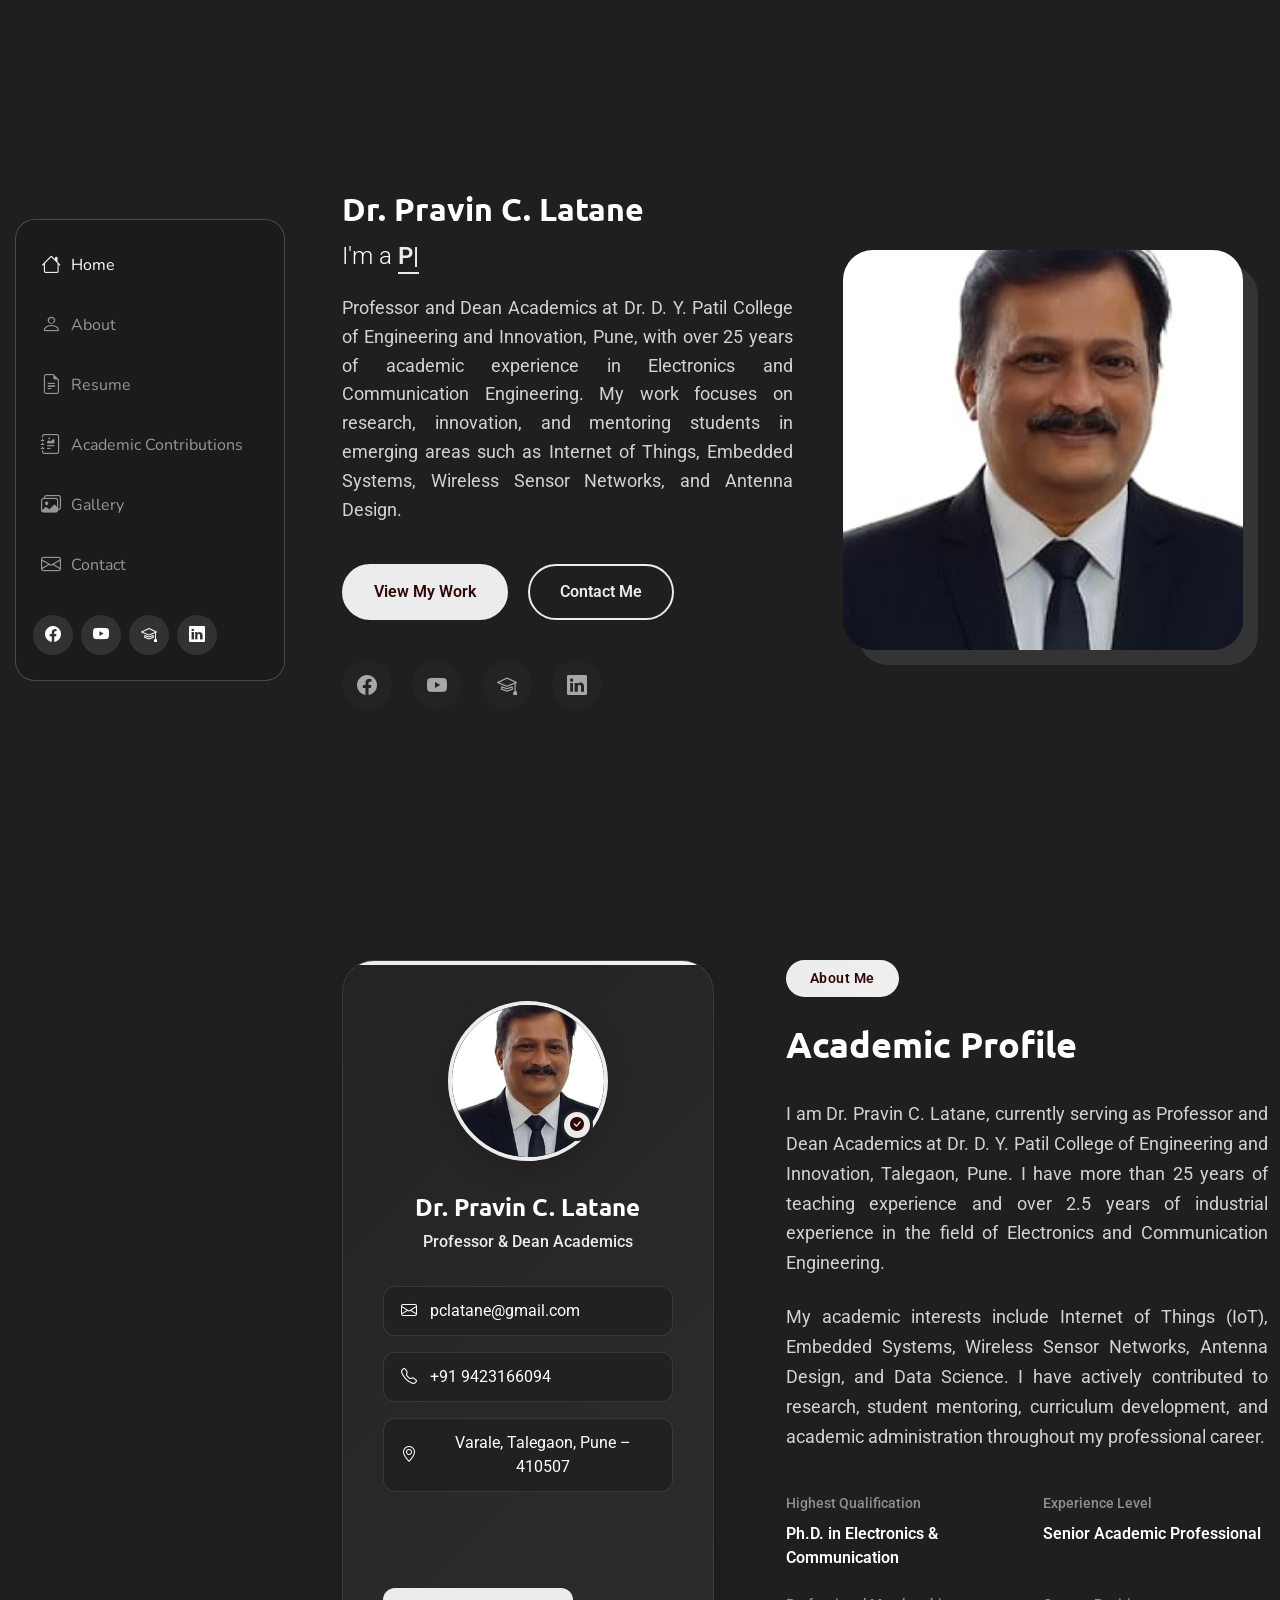
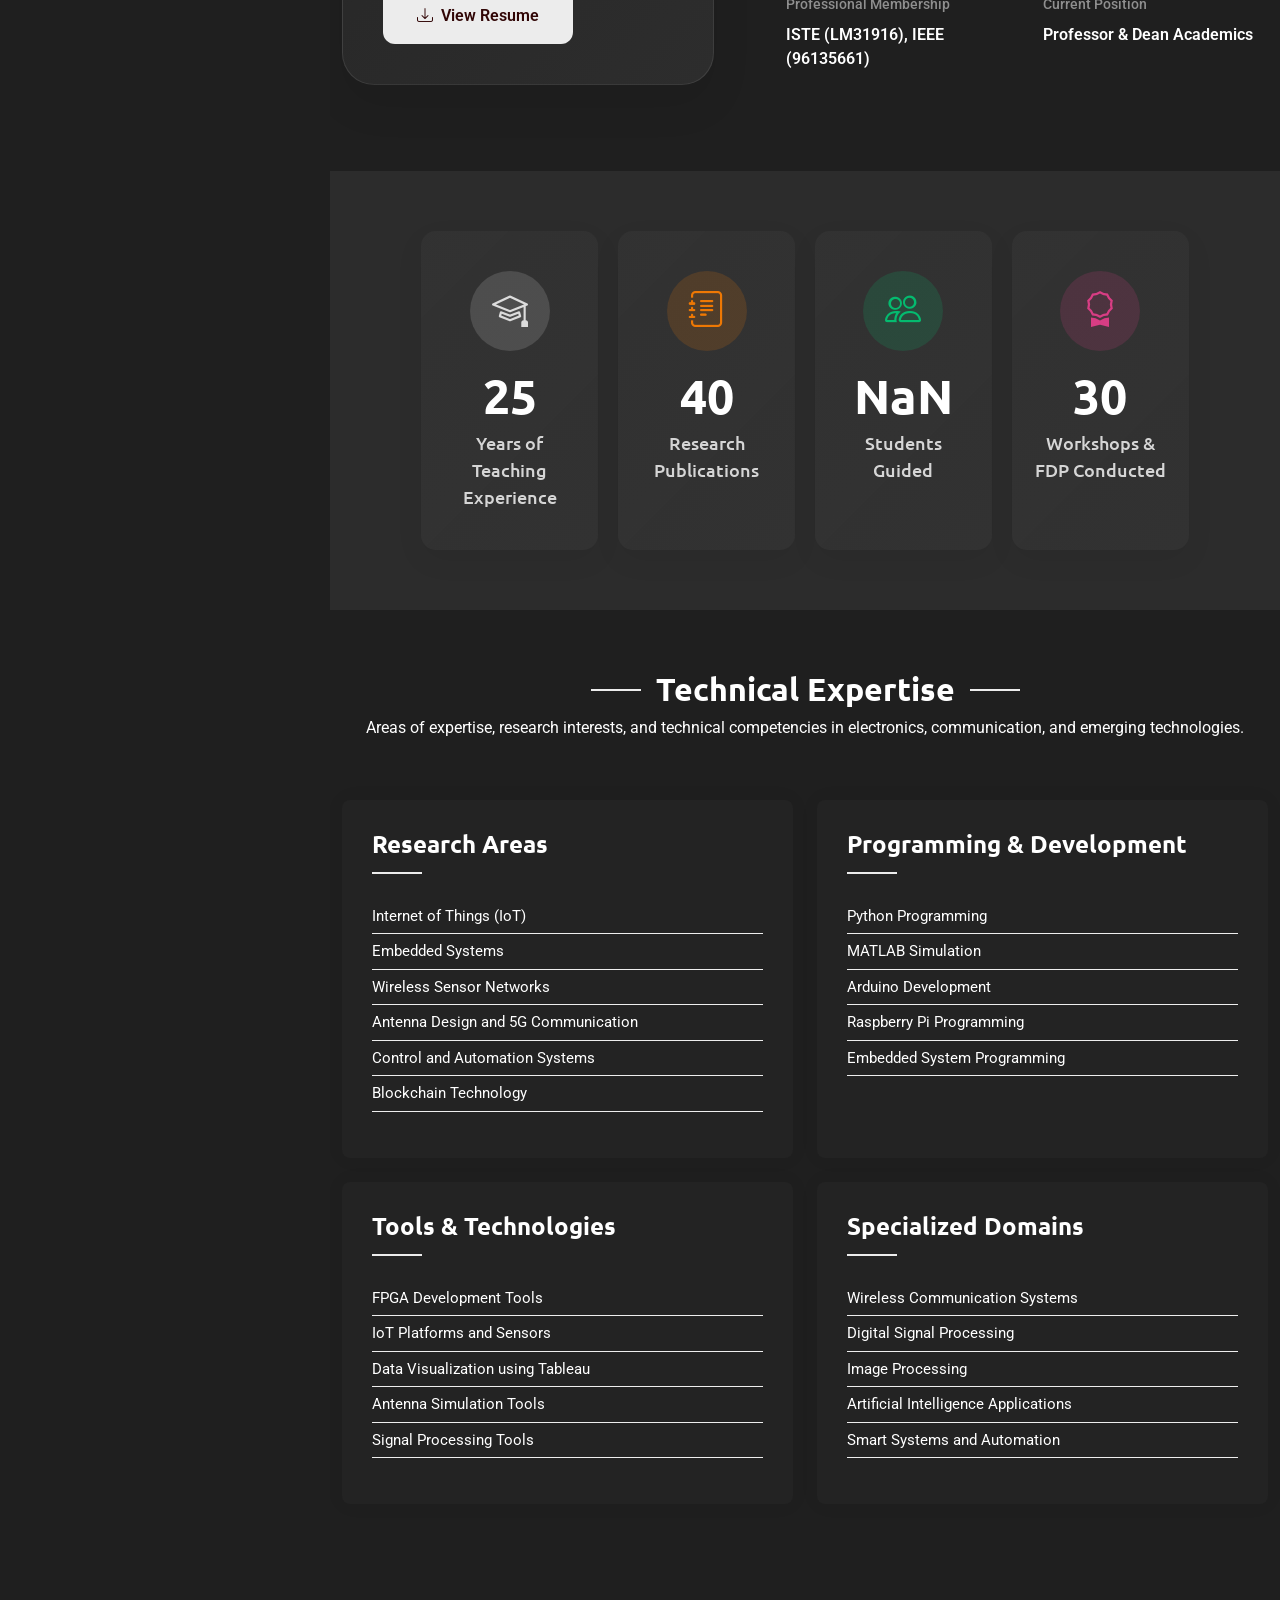
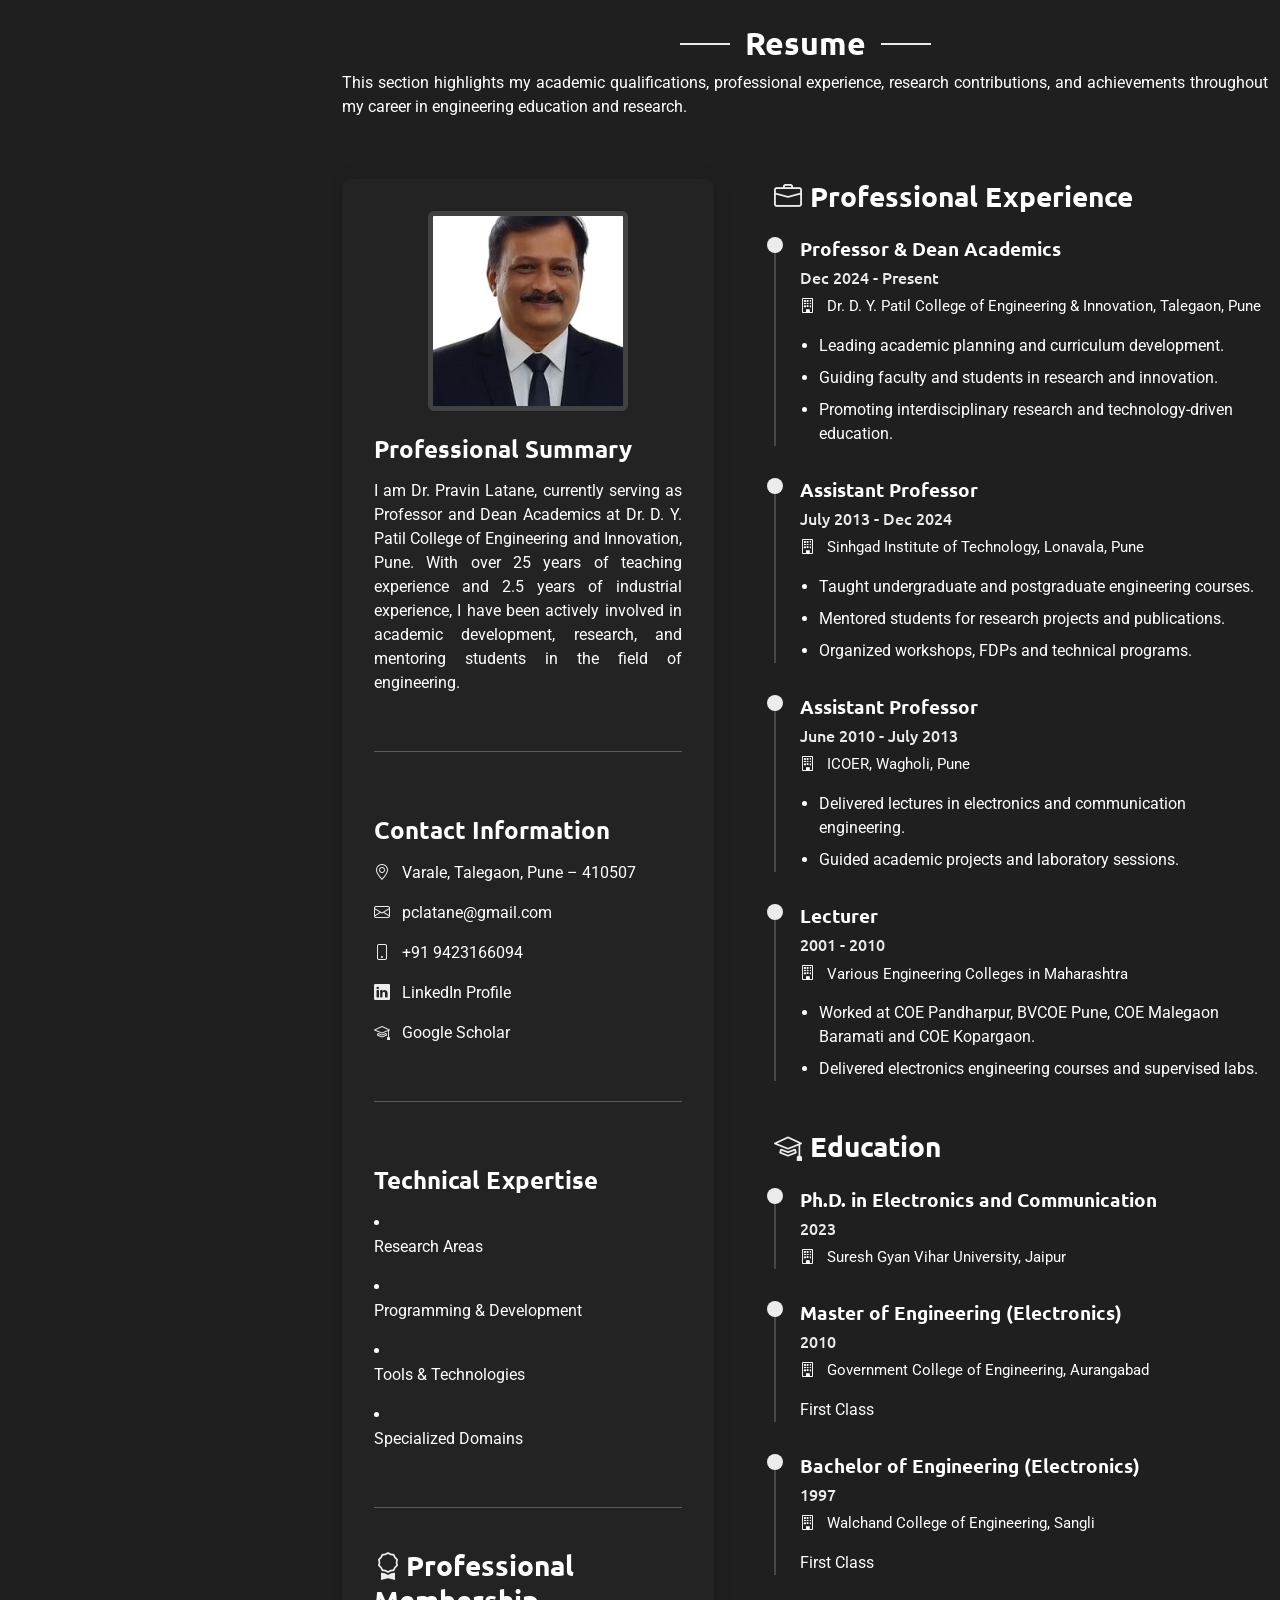
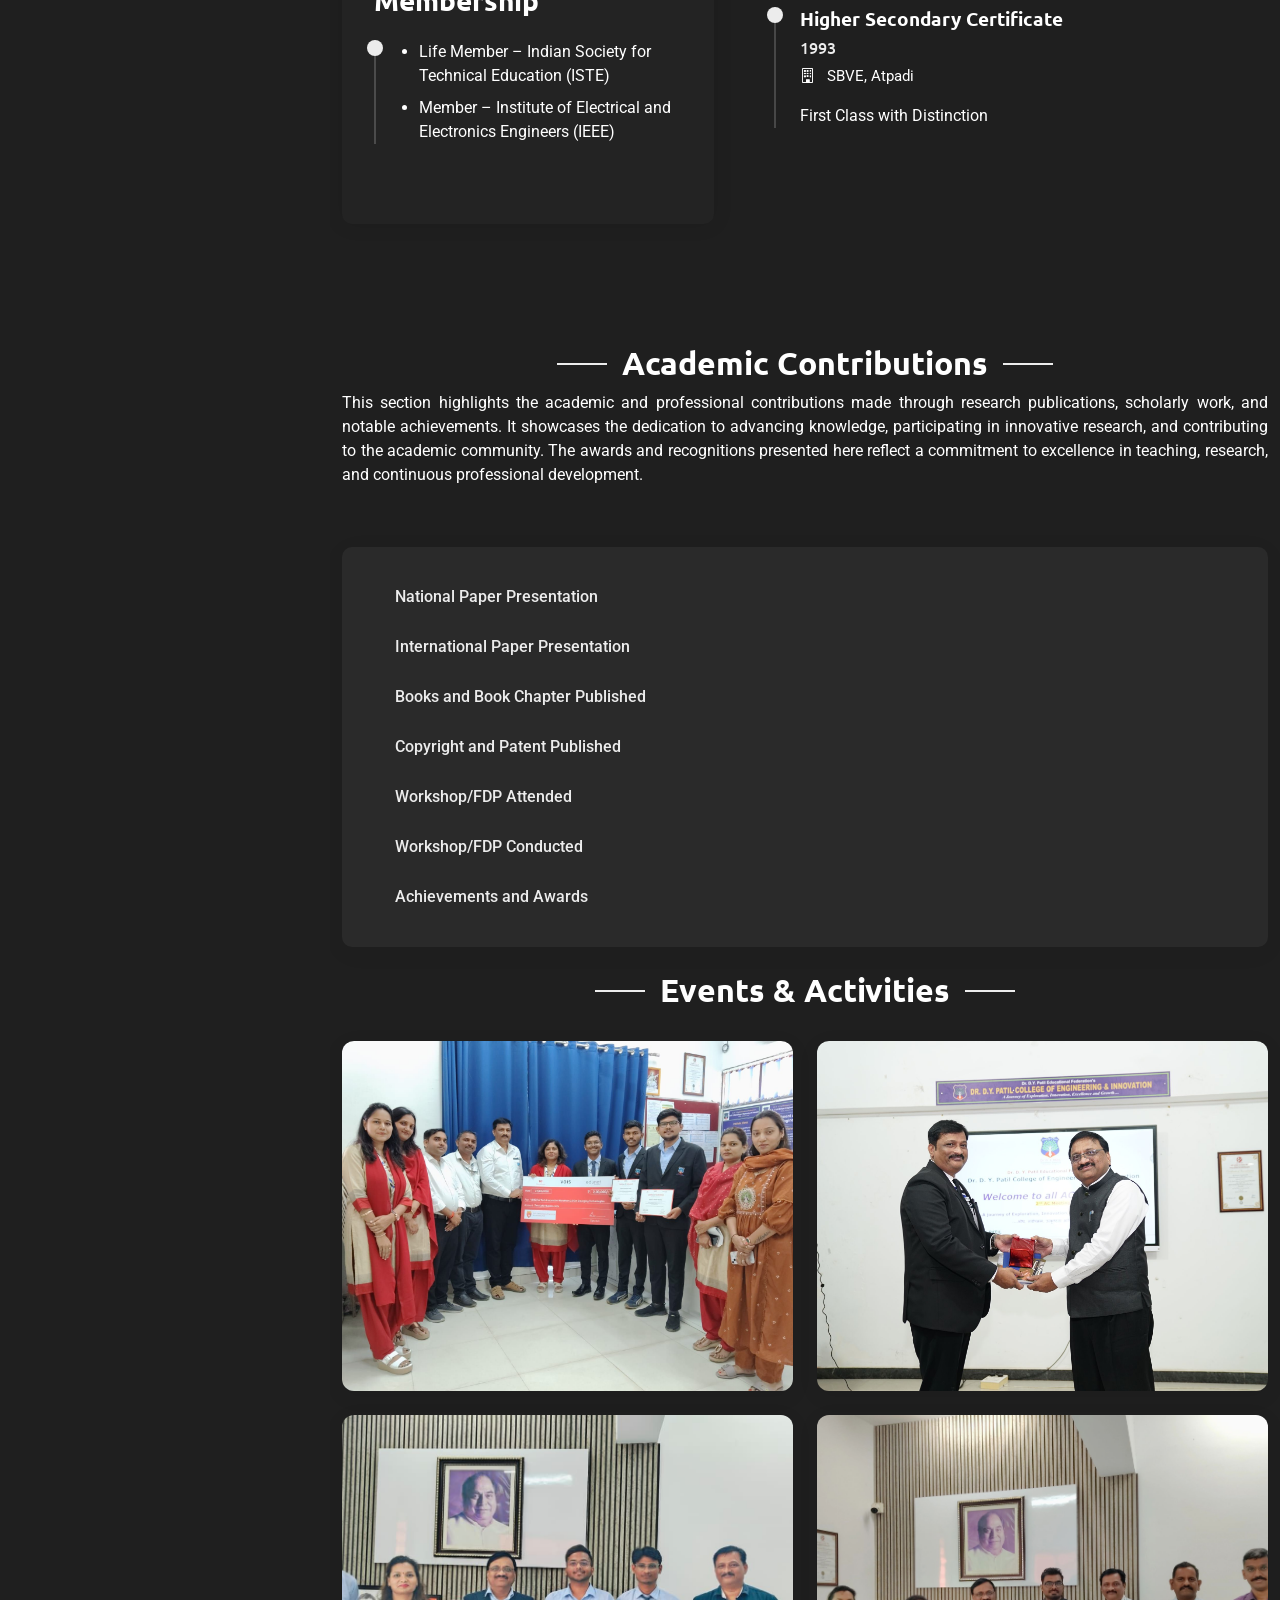
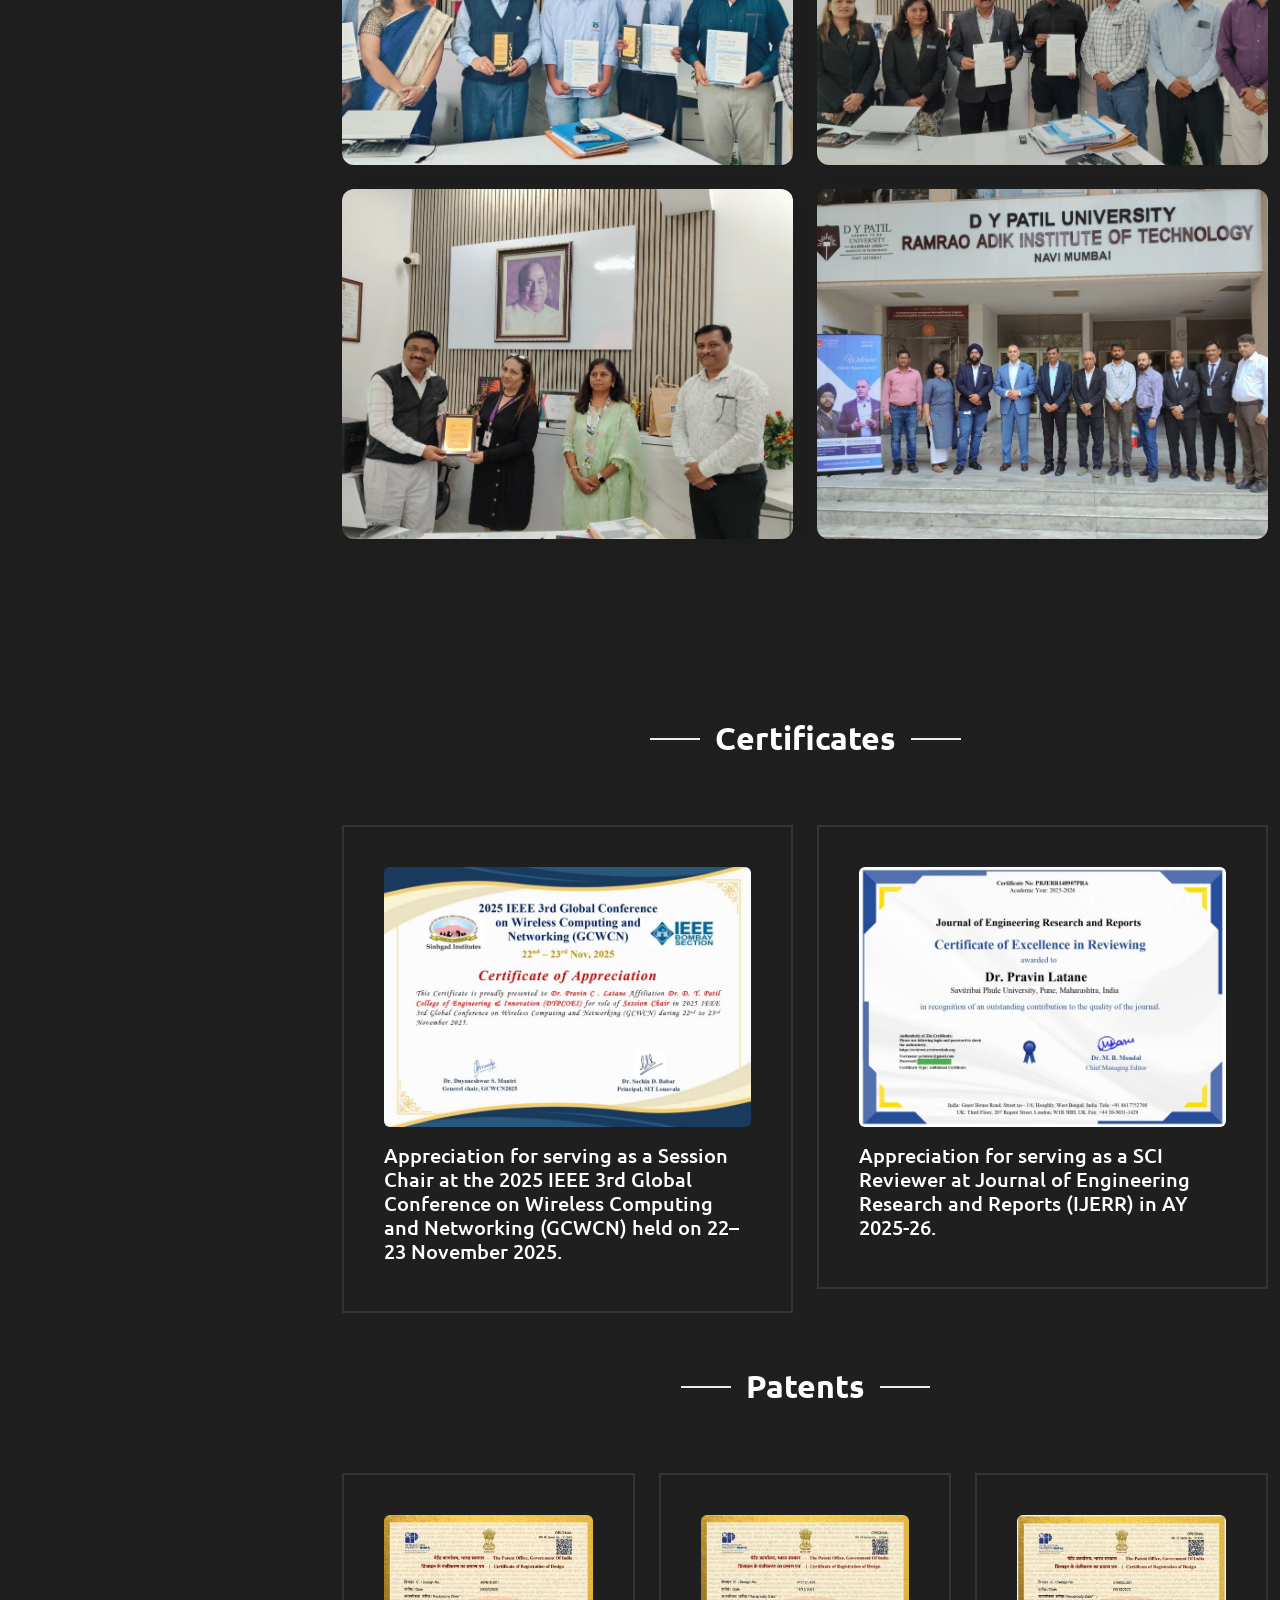
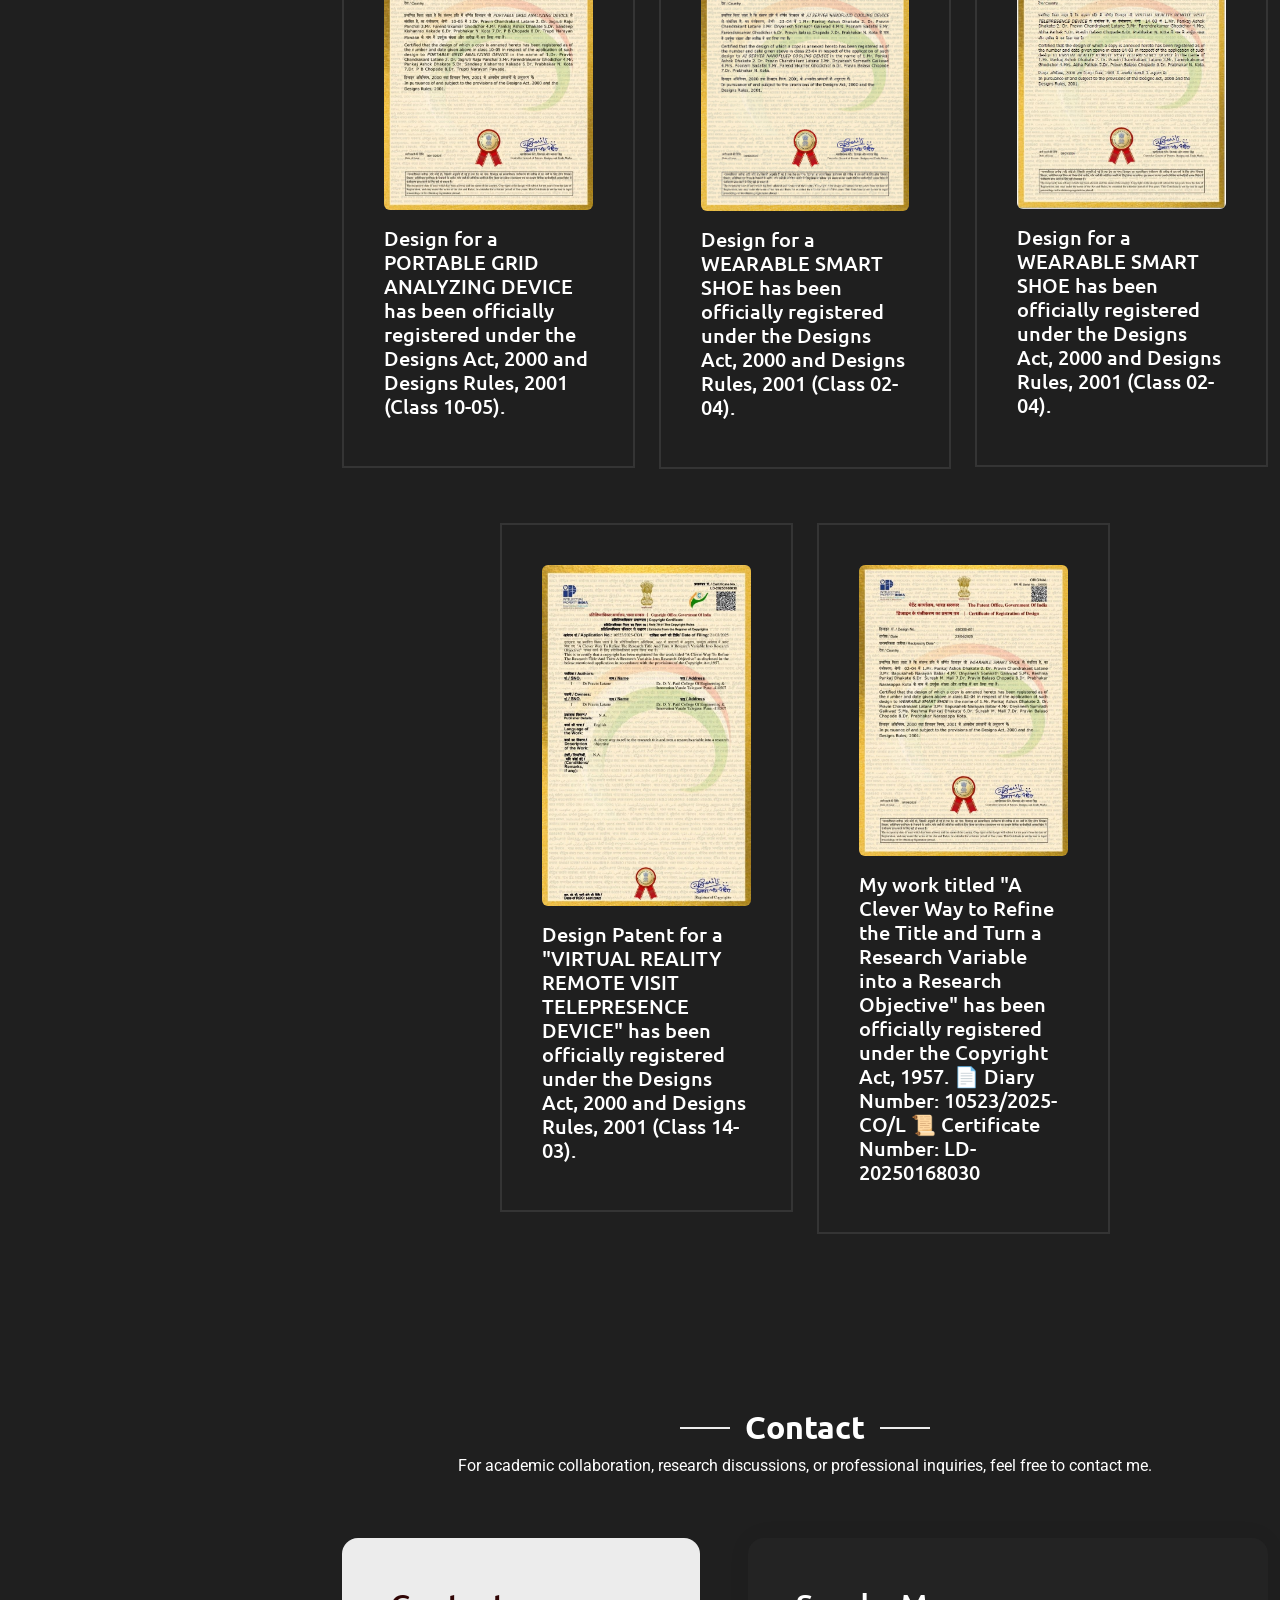
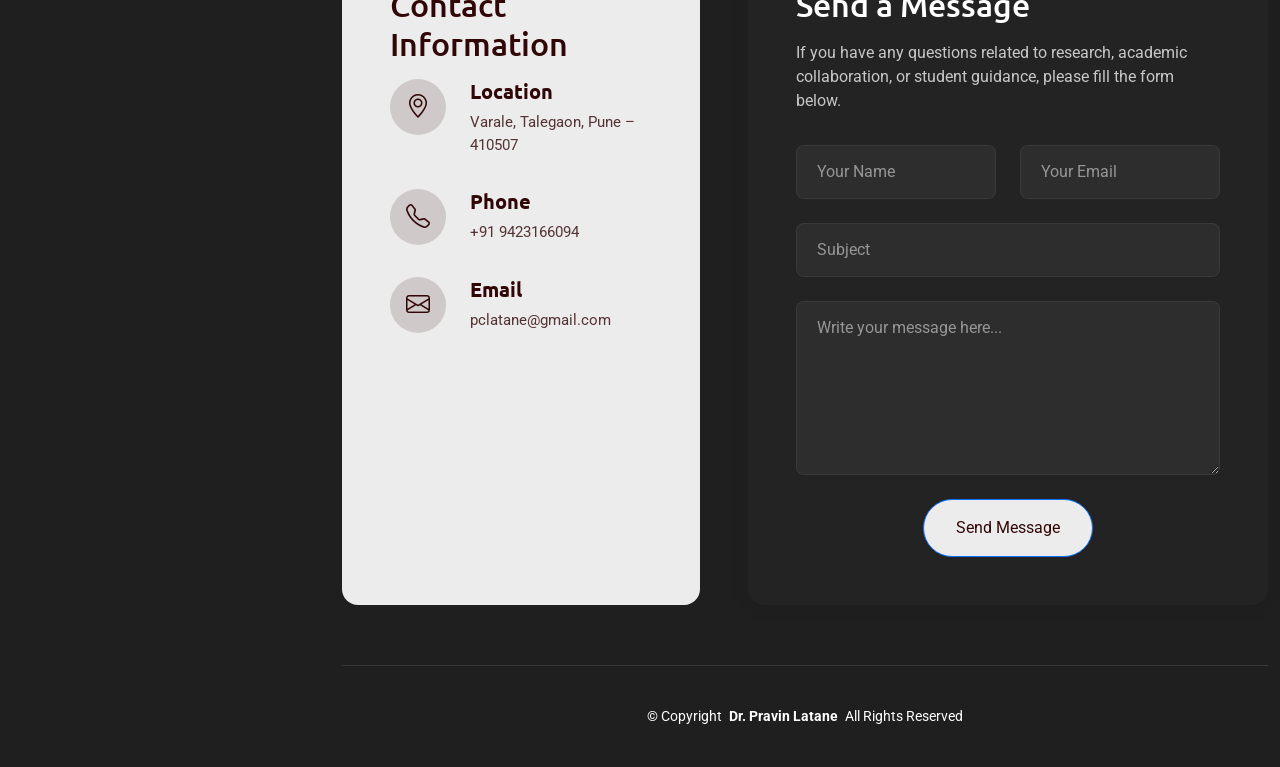
==== commit 24c6d1e9: "." ====
--- a/index.html
+++ b/index.html
@@ -376,7 +376,7 @@
 <div class="icon-wrapper">
 <i class="bi bi-people"></i>
 </div>
-<span data-purecounter-start="0" data-purecounter-end="120" data-purecounter-duration="1" class="purecounter"></span>
+<span data-purecounter-start="0" data-purecounter-end="1000+" data-purecounter-duration="1" class="purecounter"></span>
 <p>Students Guided</p>
 </div>
 
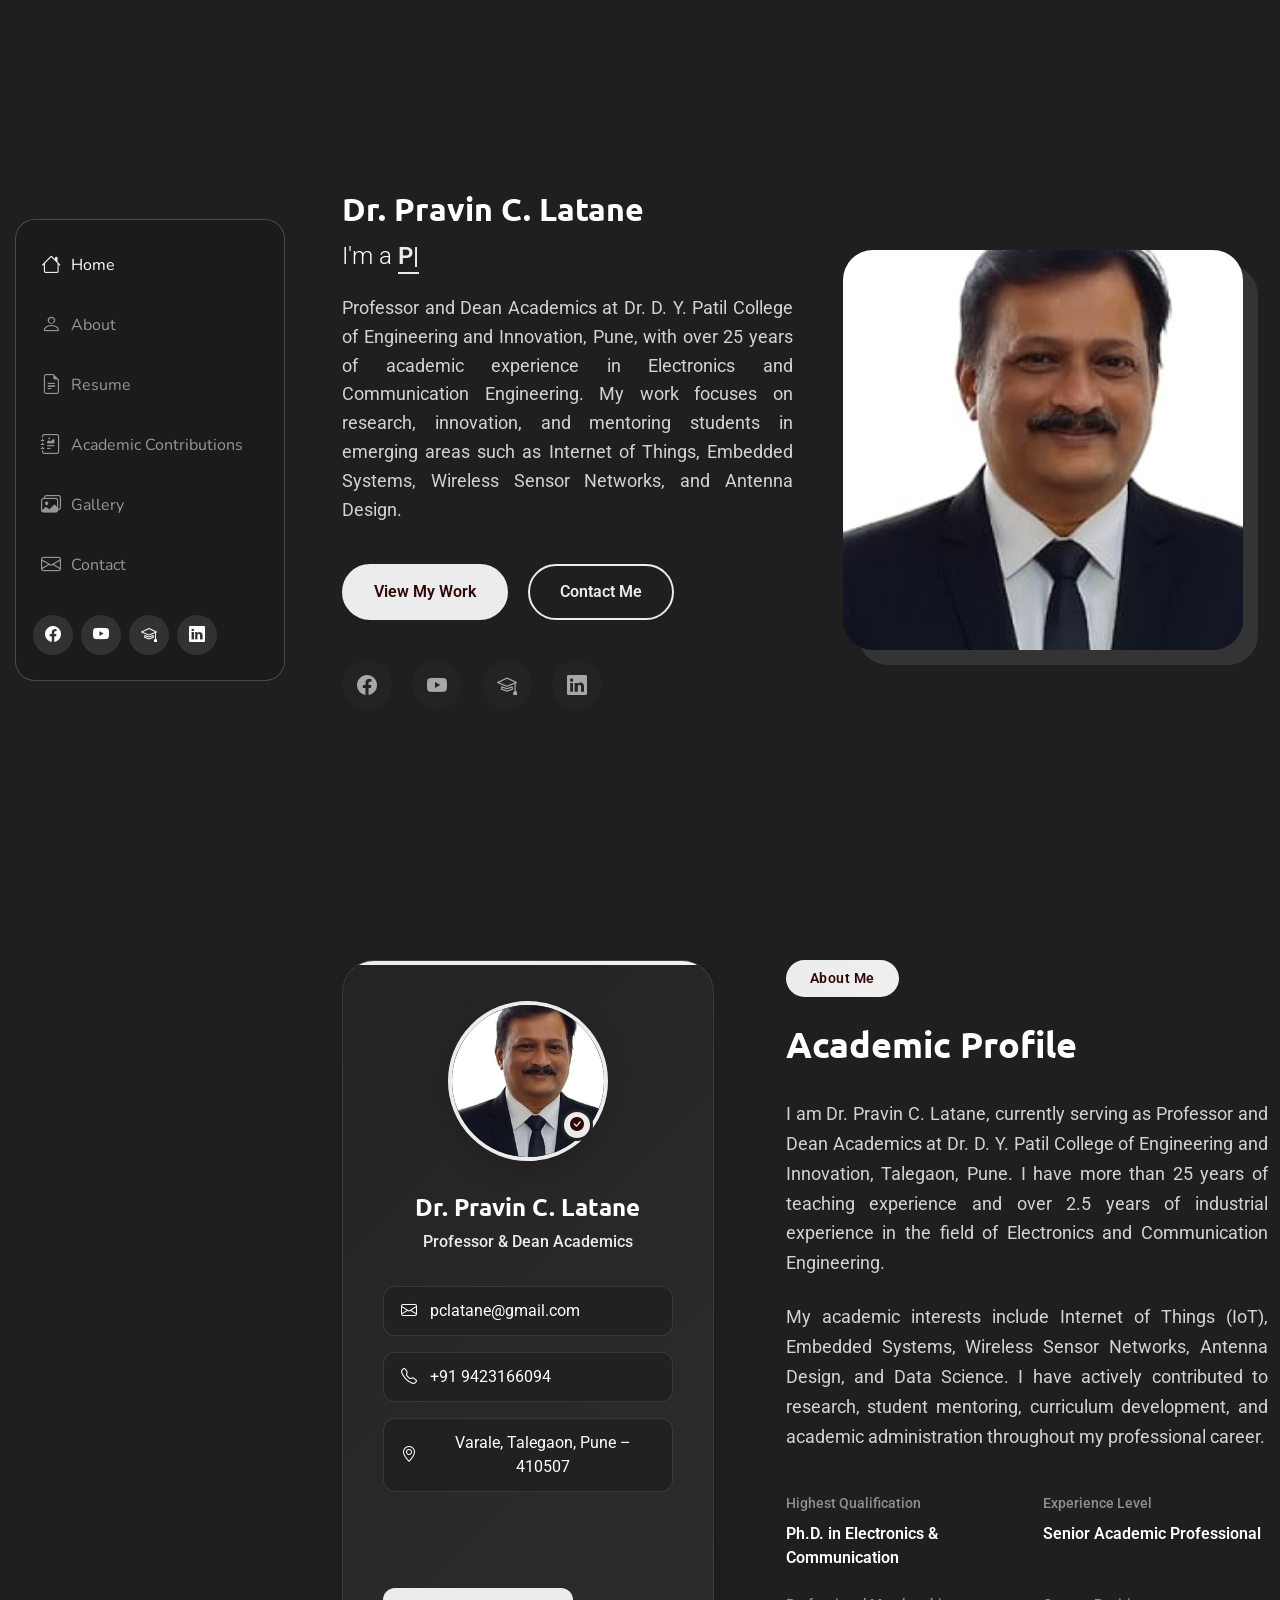
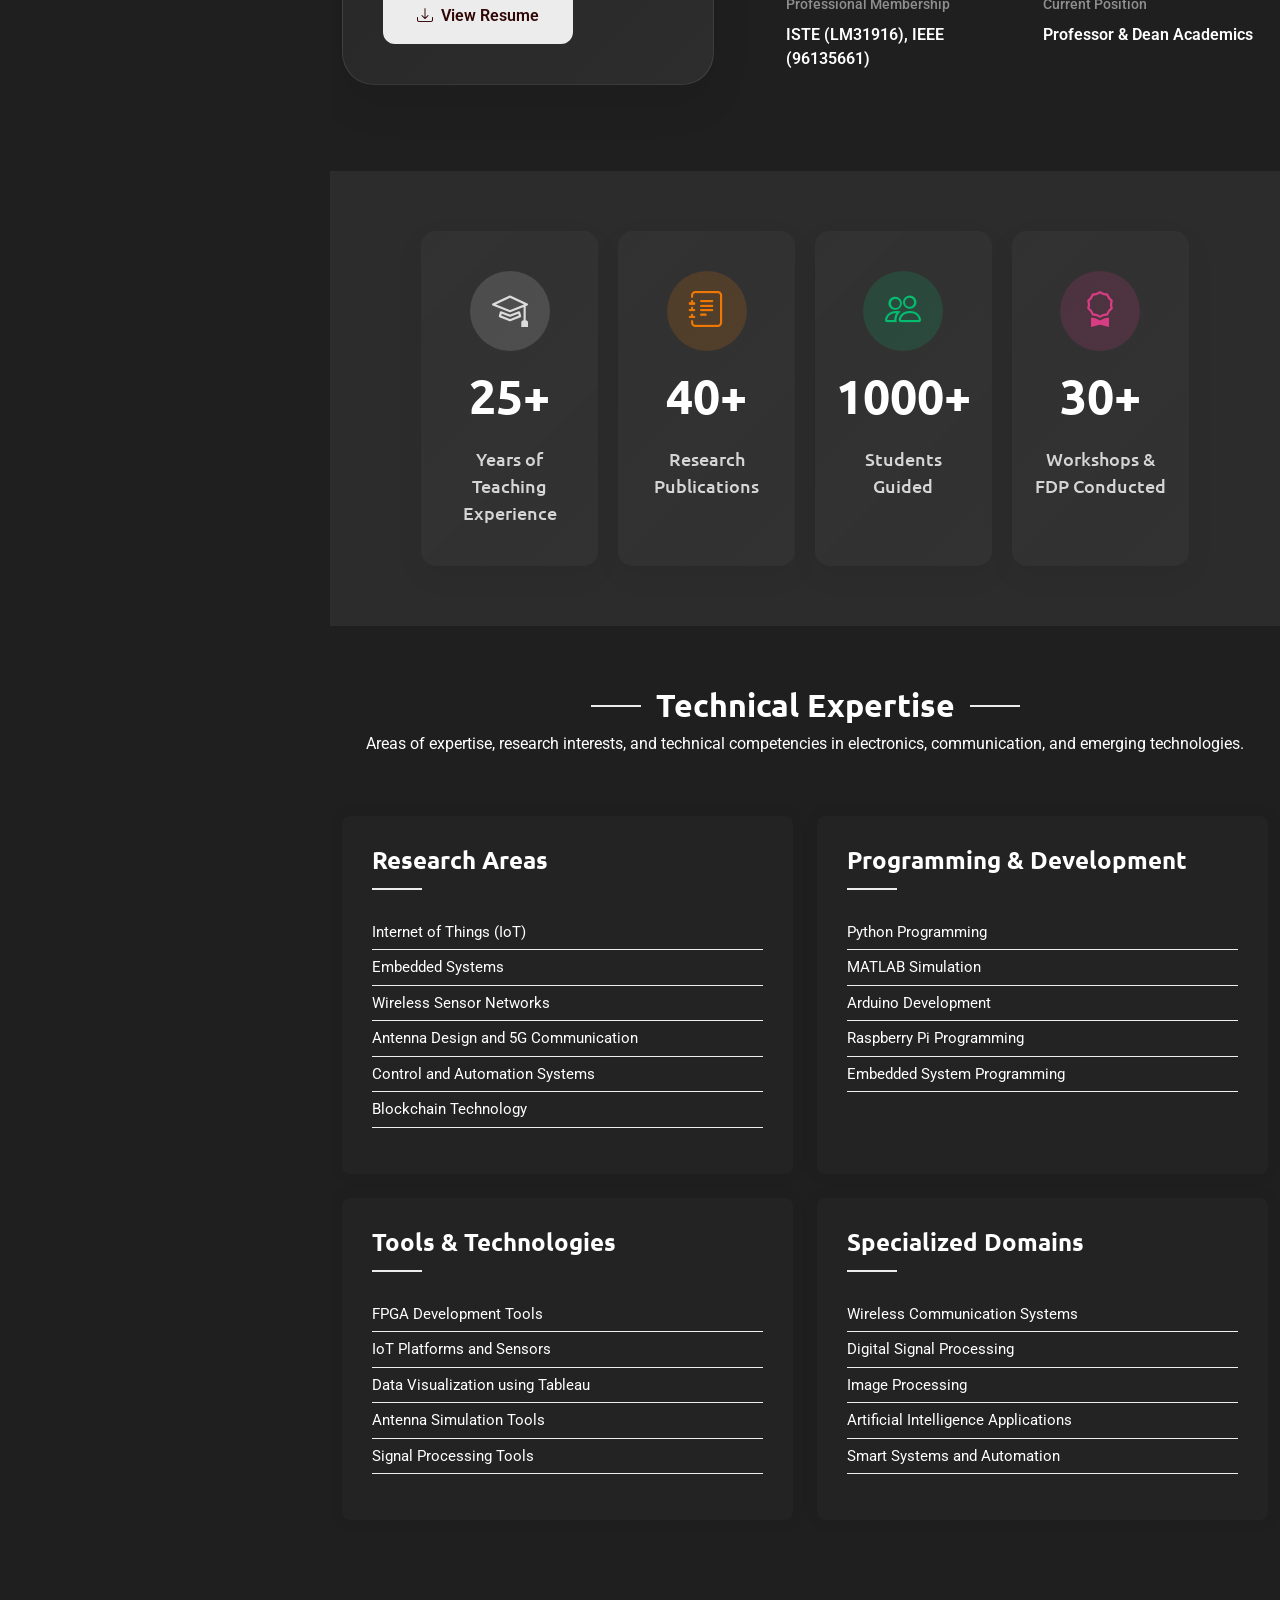
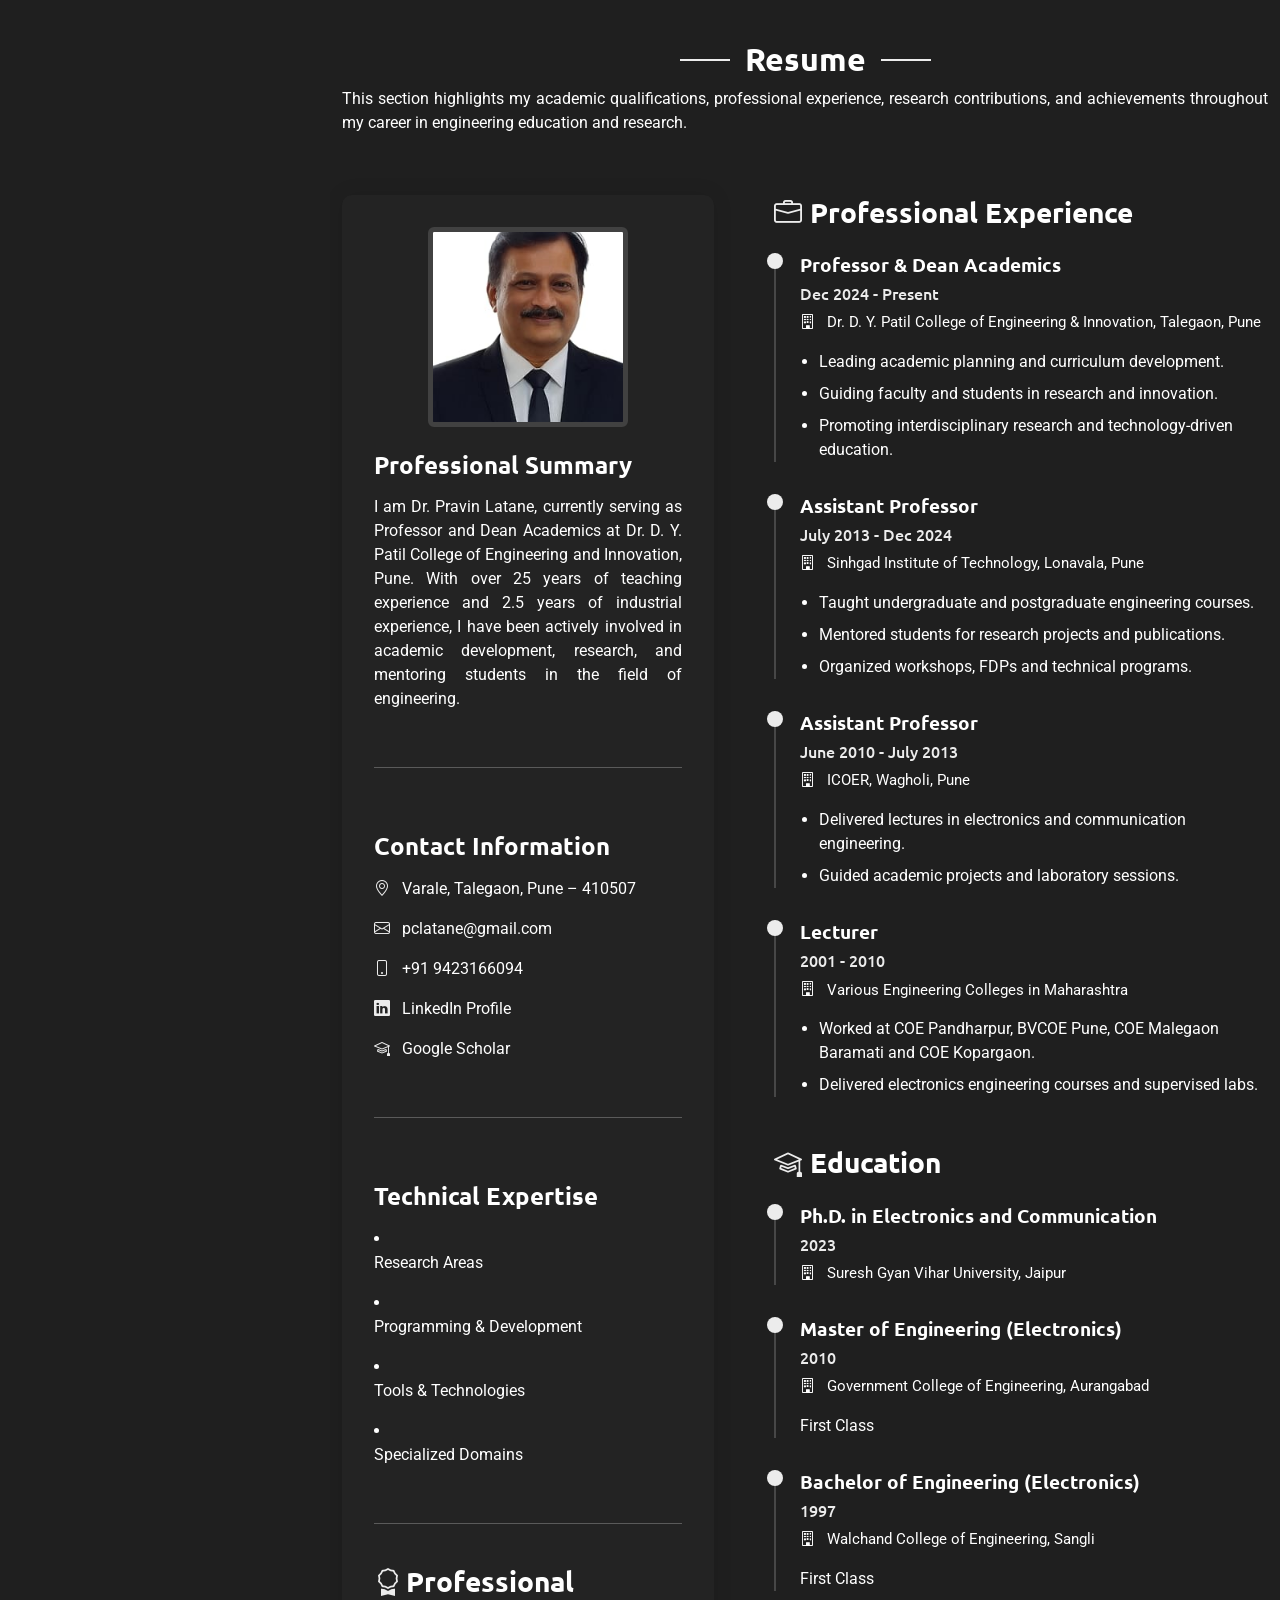
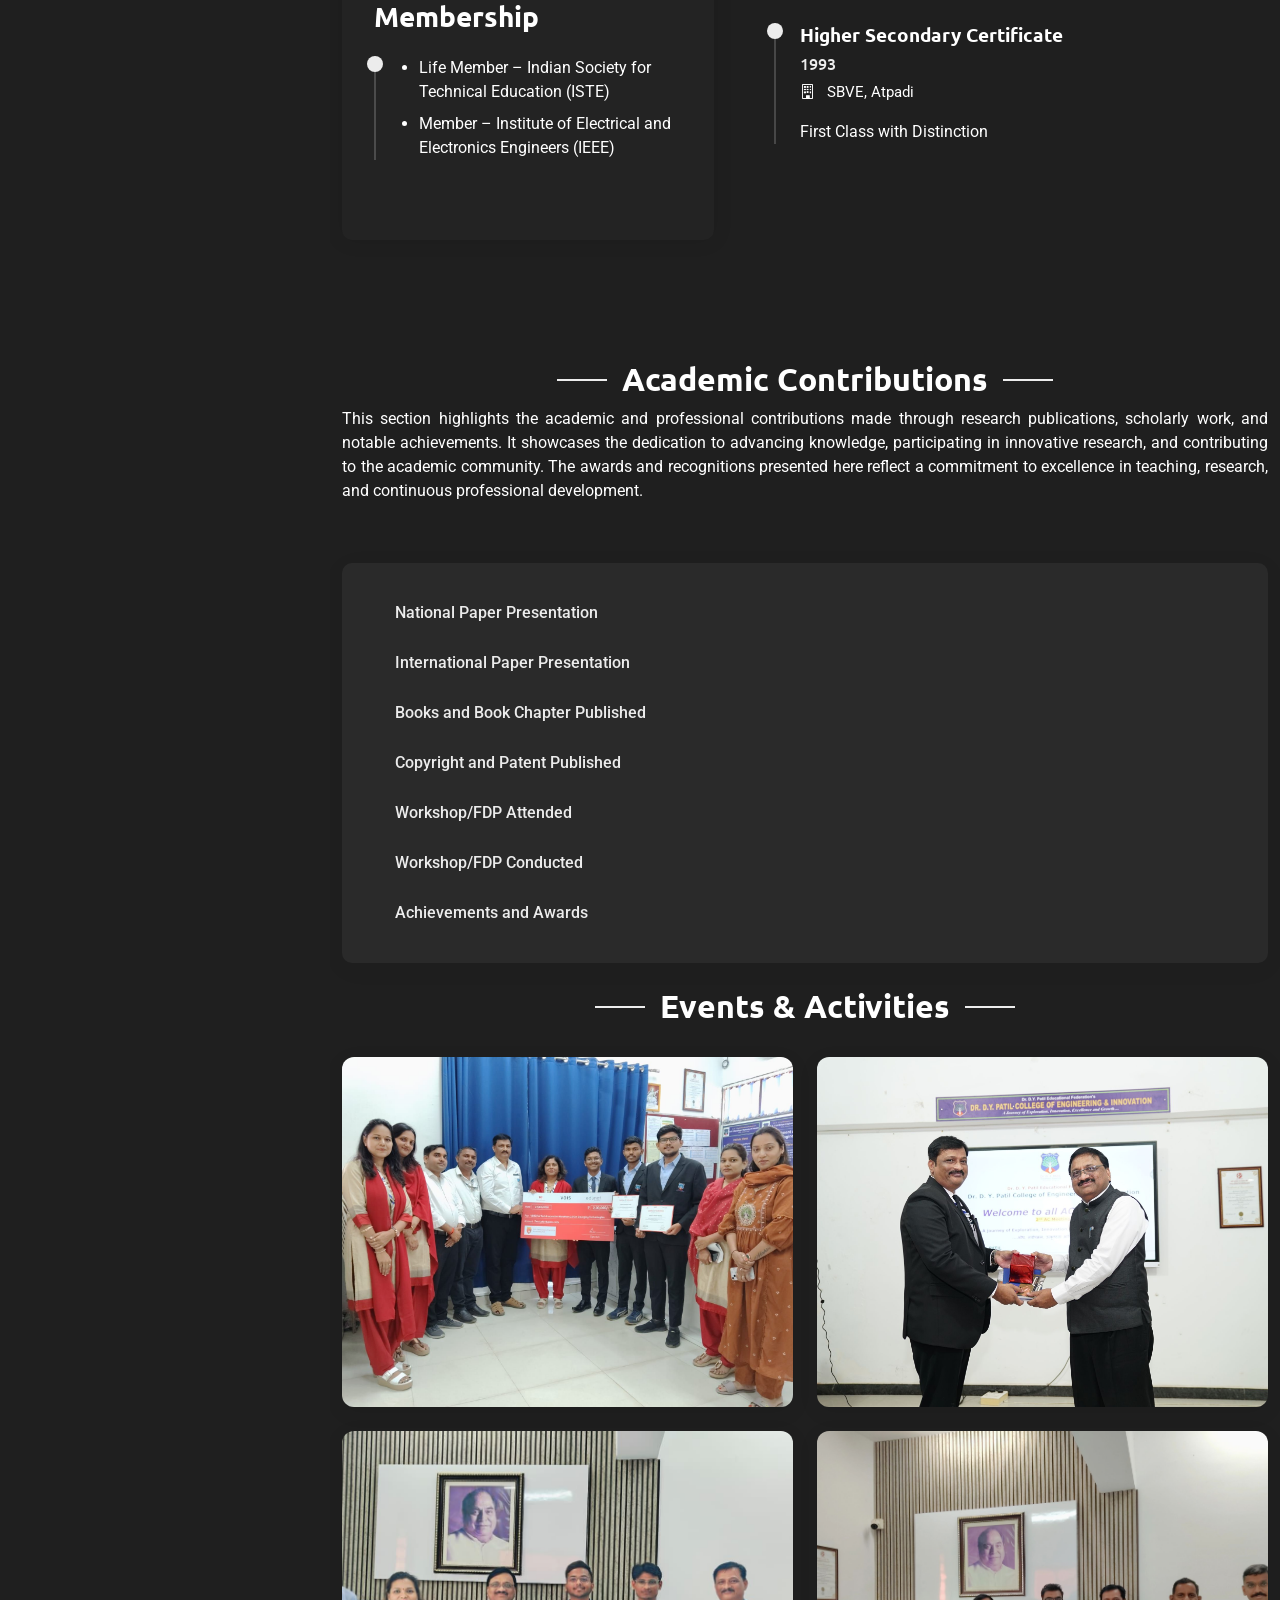
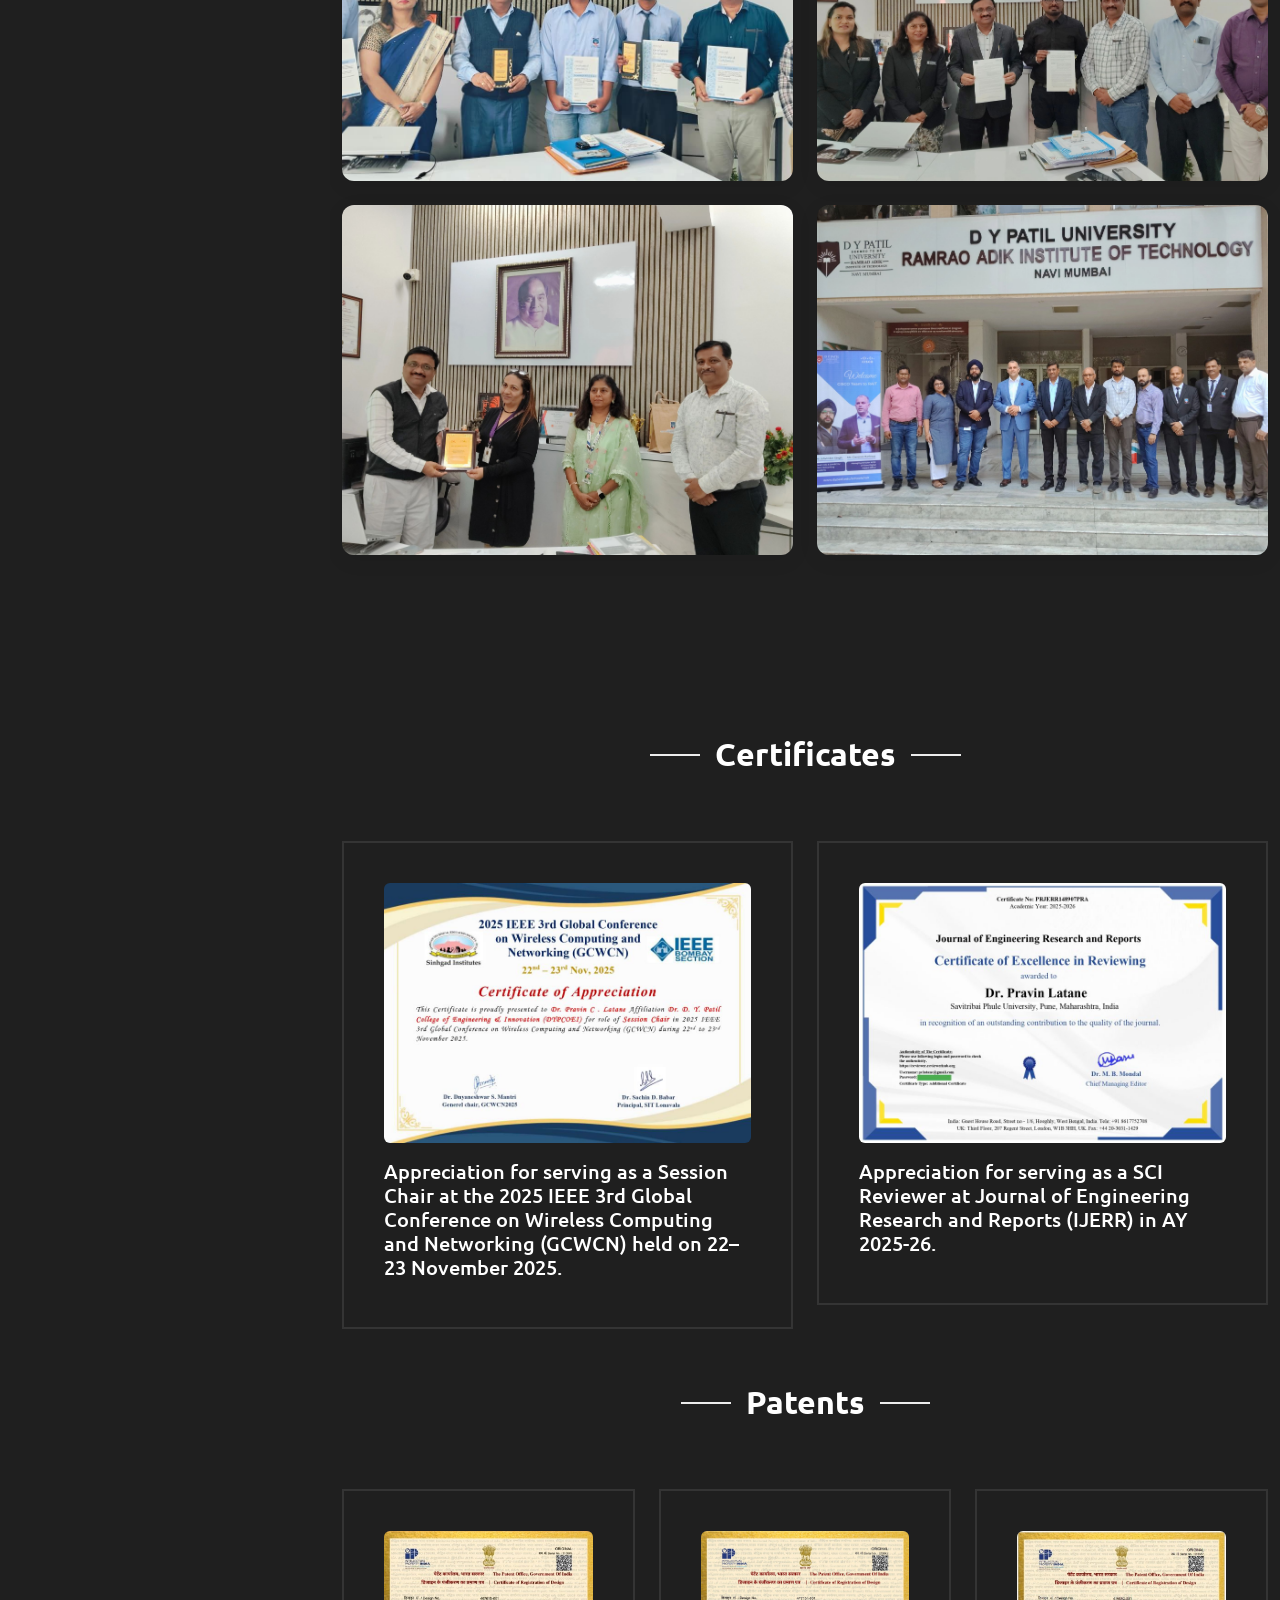
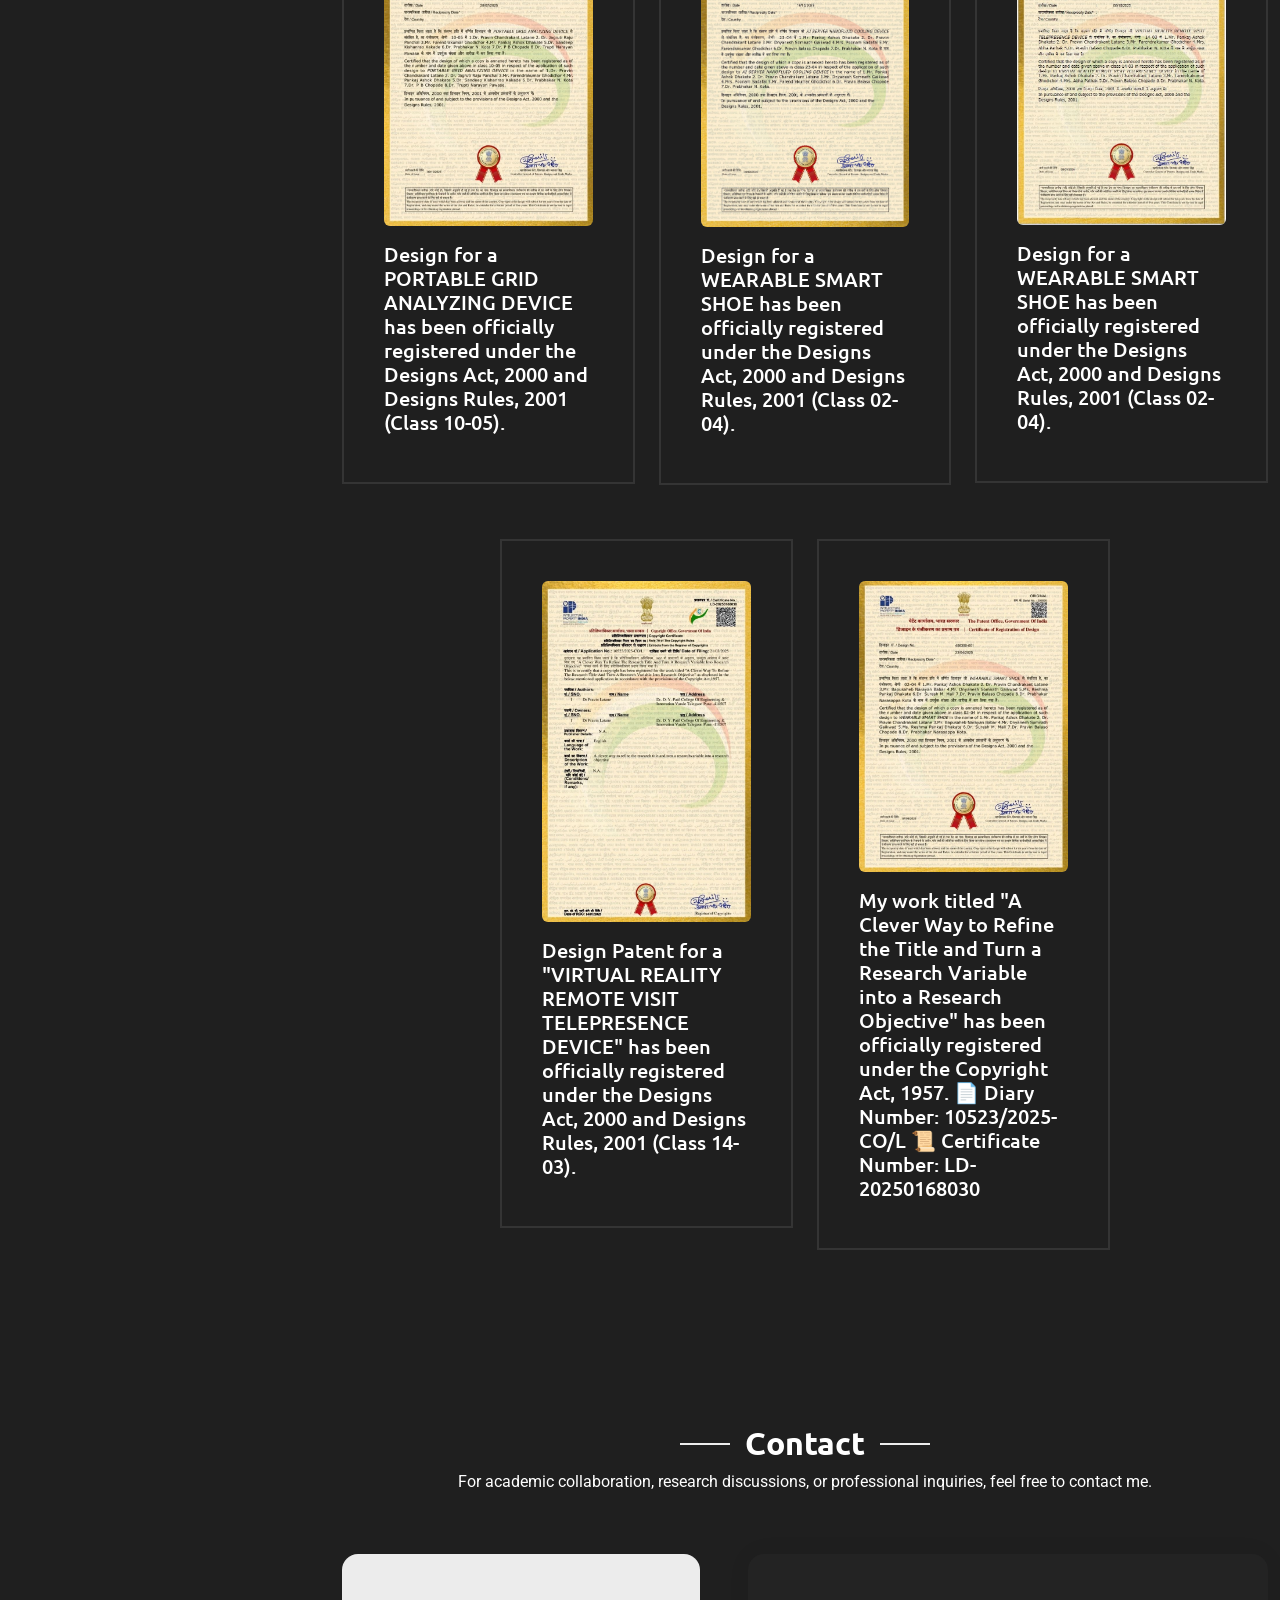
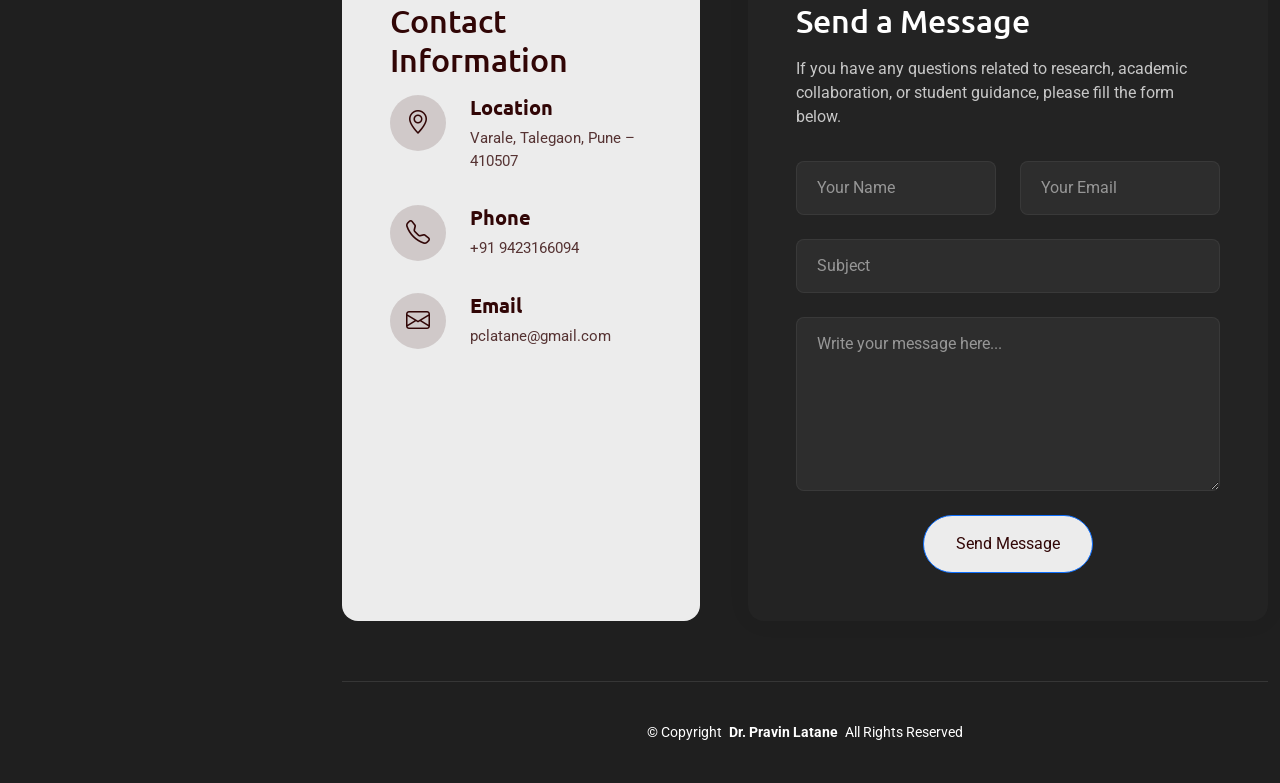
==== commit 01456d09: "." ====
--- a/index.html
+++ b/index.html
@@ -344,57 +344,78 @@
     <!-- /About Section -->
 
     <!-- Stats Section -->
-     <section id="stats" class="stats section light-background">
-
-<div class="container" data-aos="fade-up" data-aos-delay="100">
-
-<div class="row justify-content-center">
-<div class="col-lg-10">
-
-<div class="stats-wrapper">
-
-<!-- Teaching Experience -->
-<div class="stats-item" data-aos="zoom-in" data-aos-delay="150">
-<div class="icon-wrapper">
-<i class="bi bi-mortarboard"></i>
-</div>
-<span data-purecounter-start="0" data-purecounter-end="25" data-purecounter-duration="1" class="purecounter"></span>
-<p>Years of Teaching Experience</p>
-</div>
-
-<!-- Research Publications -->
-<div class="stats-item" data-aos="zoom-in" data-aos-delay="200">
-<div class="icon-wrapper">
-<i class="bi bi-journal-text"></i>
-</div>
-<span data-purecounter-start="0" data-purecounter-end="40" data-purecounter-duration="1" class="purecounter"></span>
-<p>Research Publications</p>
-</div>
-
-<!-- Students Guided -->
-<div class="stats-item" data-aos="zoom-in" data-aos-delay="250">
-<div class="icon-wrapper">
-<i class="bi bi-people"></i>
-</div>
-<span data-purecounter-start="0" data-purecounter-end="1000+" data-purecounter-duration="1" class="purecounter"></span>
-<p>Students Guided</p>
-</div>
-
-<!-- Workshops / FDP -->
-<div class="stats-item" data-aos="zoom-in" data-aos-delay="300">
-<div class="icon-wrapper">
-<i class="bi bi-award"></i>
-</div>
-<span data-purecounter-start="0" data-purecounter-end="30" data-purecounter-duration="1" class="purecounter"></span>
-<p>Workshops & FDP Conducted</p>
-</div>
-
-</div>
-
-</div>
-</div>
-
-</div>
+    <section id="stats" class="stats section light-background">
+
+  <div class="container" data-aos="fade-up" data-aos-delay="100">
+
+    <div class="row justify-content-center">
+      <div class="col-lg-10">
+
+        <div class="stats-wrapper">
+
+          <!-- Teaching Experience -->
+          <div class="stats-item" data-aos="zoom-in" data-aos-delay="150">
+            <div class="icon-wrapper">
+              <i class="bi bi-mortarboard"></i>
+            </div>
+
+            <span class="purecounter"
+              data-purecounter-start="0"
+              data-purecounter-end="25"
+              data-purecounter-duration="1"></span><span>+</span>
+            <br>
+            <br>
+            <p>Years of Teaching Experience</p>
+          </div>
+
+          <!-- Research Publications -->
+          <div class="stats-item" data-aos="zoom-in" data-aos-delay="200">
+            <div class="icon-wrapper">
+              <i class="bi bi-journal-text"></i>
+            </div>
+
+            <span class="purecounter"
+              data-purecounter-start="0"
+              data-purecounter-end="40"
+              data-purecounter-duration="1"></span><span>+</span>
+            <br><br>
+            <p>Research Publications</p>
+          </div>
+
+          <!-- Students Guided -->
+          <div class="stats-item" data-aos="zoom-in" data-aos-delay="250">
+            <div class="icon-wrapper">
+              <i class="bi bi-people"></i>
+            </div>
+
+            <span class="purecounter"
+              data-purecounter-start="0"
+              data-purecounter-end="1000"
+              data-purecounter-duration="1"></span><span>+</span>
+            <br><br>
+            <p>Students Guided</p>
+          </div>
+
+          <!-- Workshops -->
+          <div class="stats-item" data-aos="zoom-in" data-aos-delay="300">
+            <div class="icon-wrapper">
+              <i class="bi bi-award"></i>
+            </div>
+
+            <span class="purecounter"
+              data-purecounter-start="0"
+              data-purecounter-end="30"
+              data-purecounter-duration="1"></span><span>+</span>
+              <br><br>
+            <p>Workshops & FDP Conducted</p>
+          </div>
+
+        </div>
+
+      </div>
+    </div>
+
+  </div>
 
 </section>
     <!-- /Stats Section -->
@@ -1130,6 +1151,7 @@
     document.getElementById("modalCertificateImage").src = src;
   }
 </script>
+<script src="assets/vendor/purecounter/purecounter_vanilla.js"></script>
 </body>
 
 </html>
--- a/assets/css/main.css
+++ b/assets/css/main.css
@@ -1139,6 +1139,11 @@
   }
 }
 
+.stats-item span {
+  display: inline-block;
+  font-size: 36px;
+  font-weight: 700;
+}
 .stats .stats-item {
   background: linear-gradient(135deg, color-mix(in srgb, var(--surface-color), transparent 5%), var(--surface-color));
   border-radius: 15px;
@@ -1207,7 +1212,7 @@
 }
 
 .stats .stats-item span {
-  display: block;
+  display: inline;
   font-size: 48px;
   font-weight: 700;
   color: var(--heading-color);
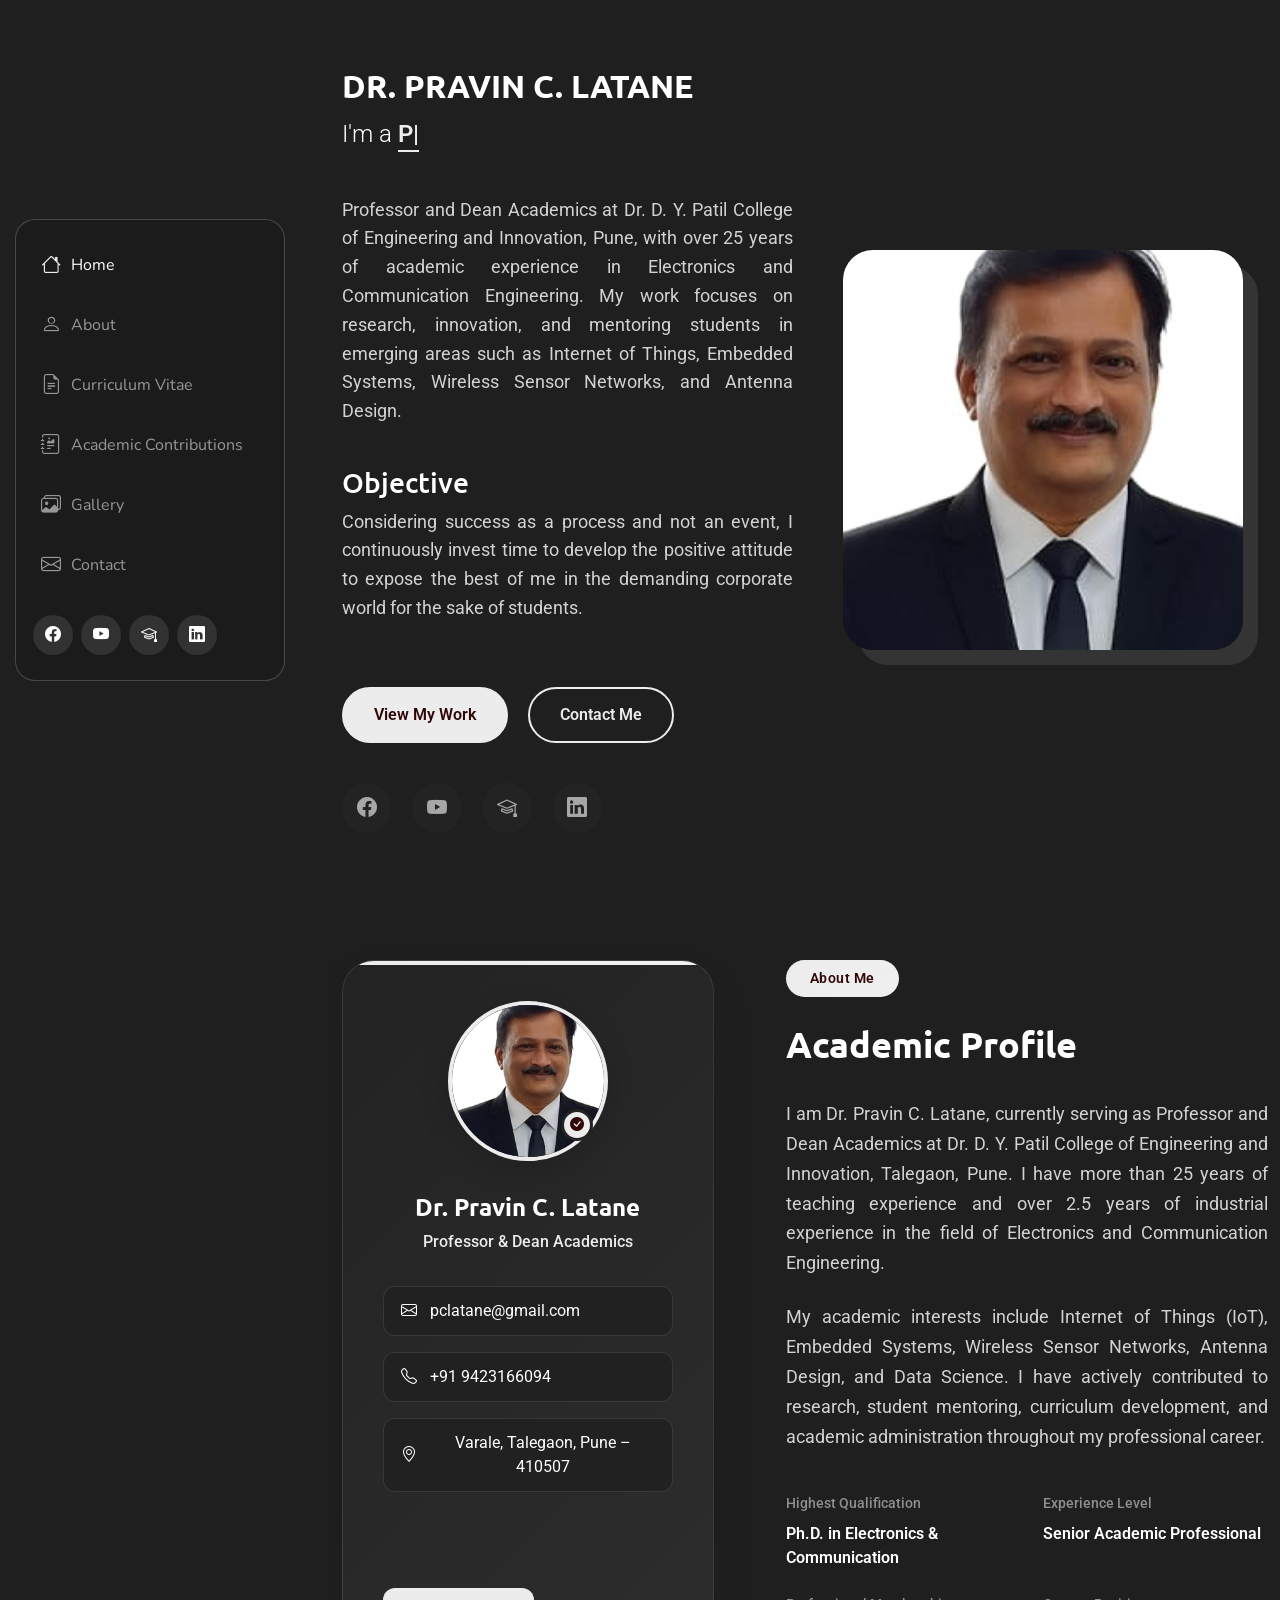
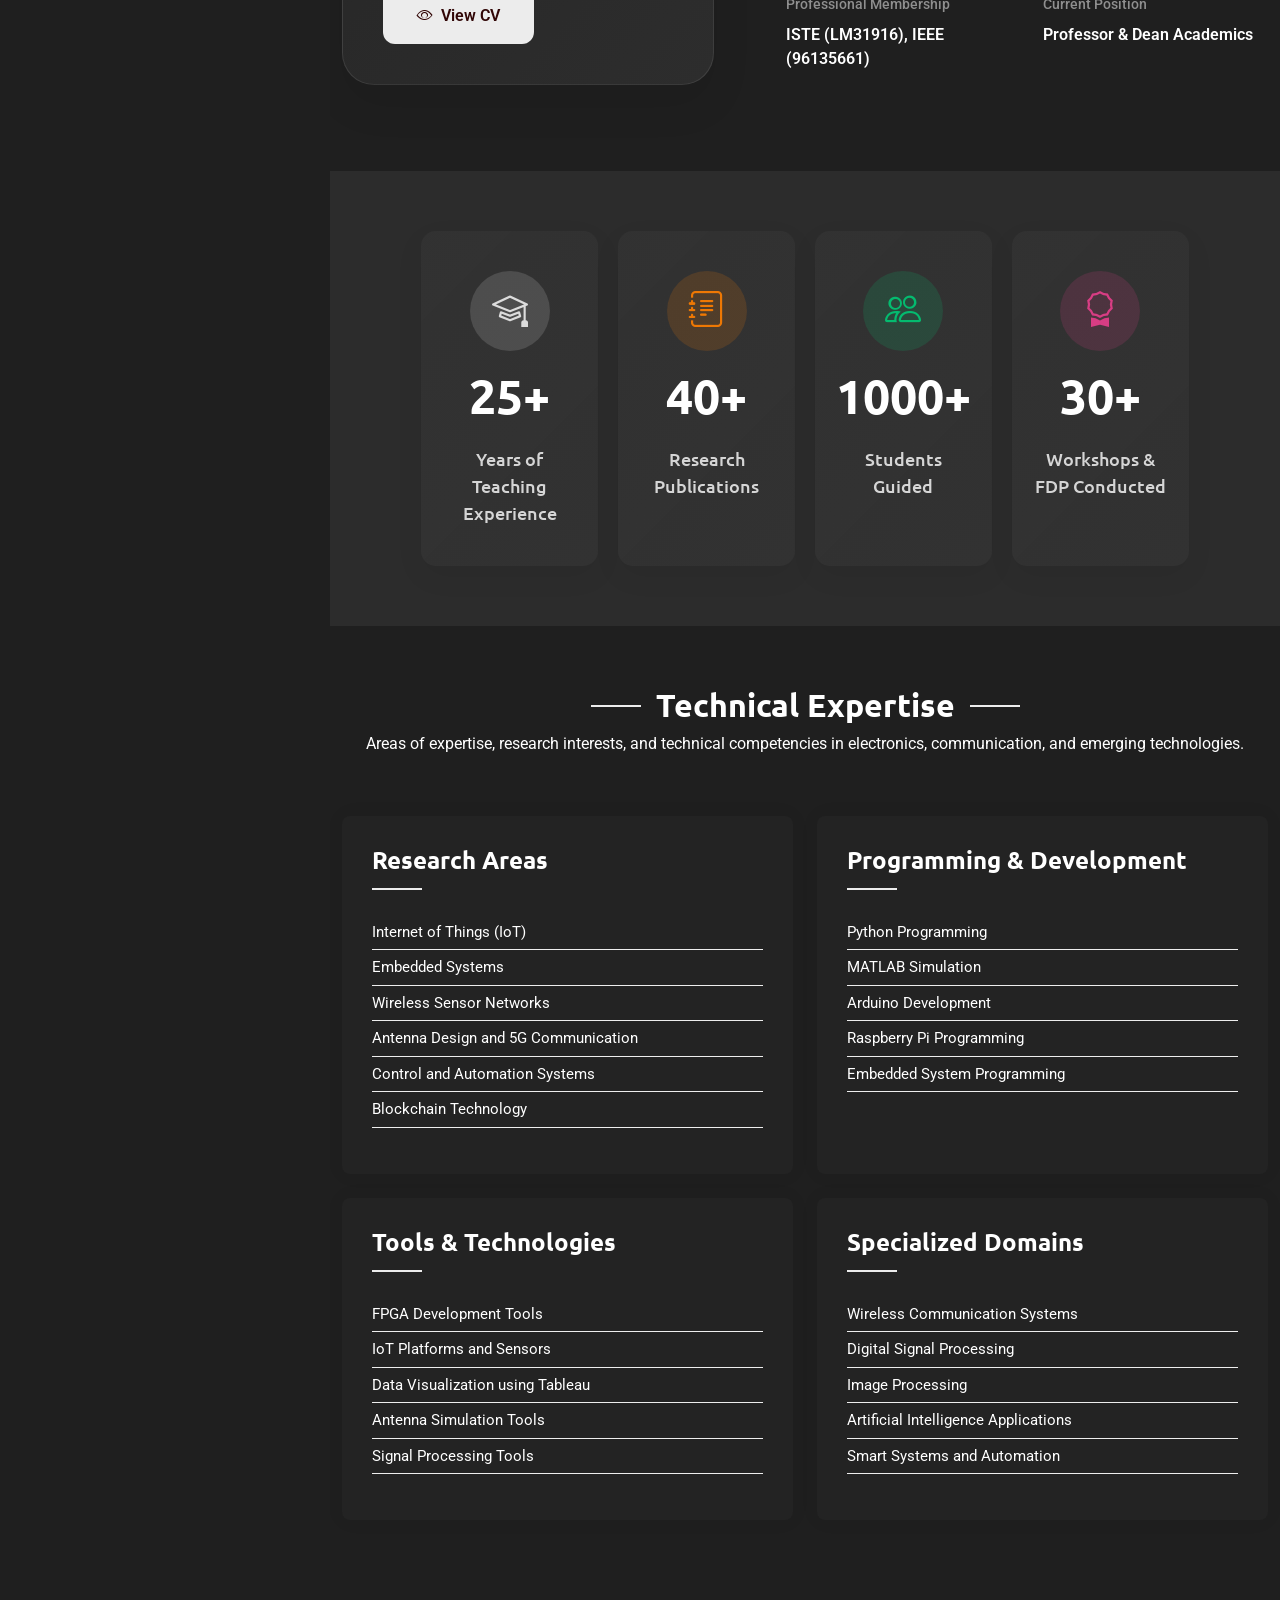
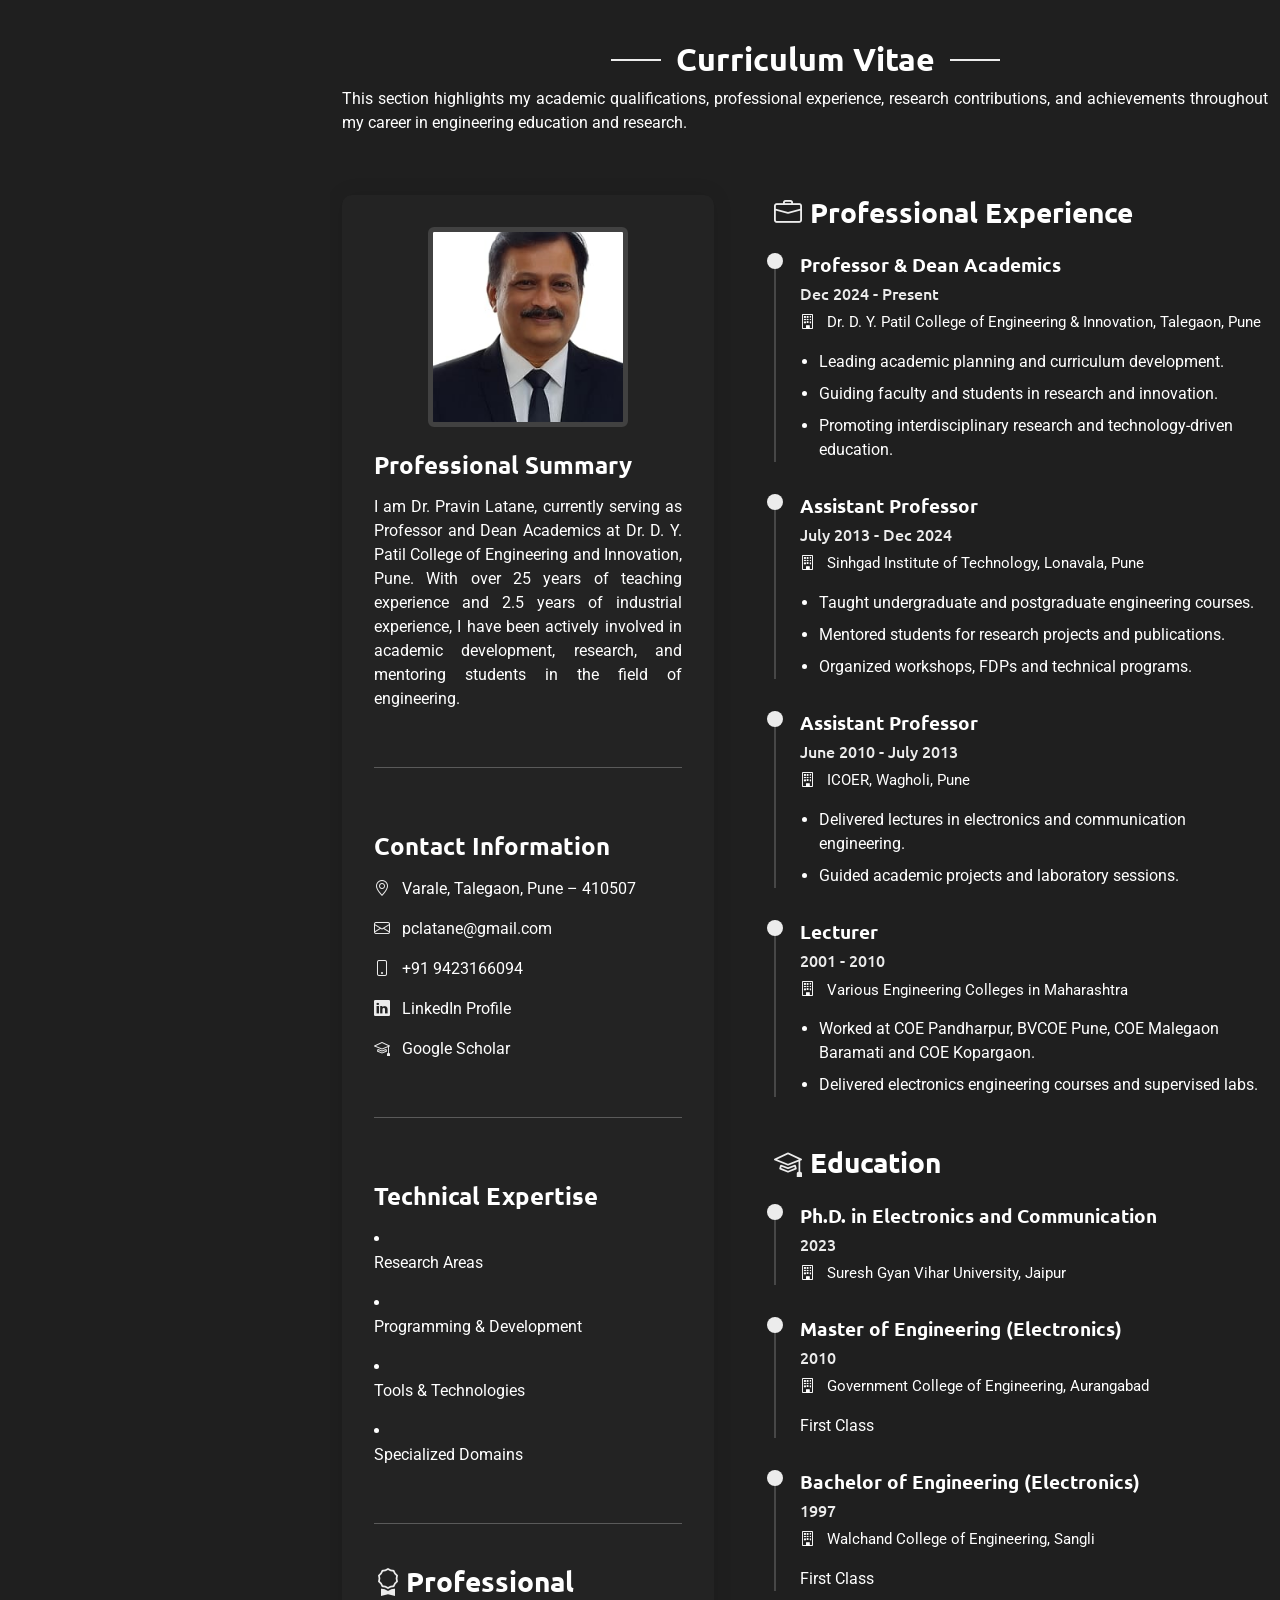
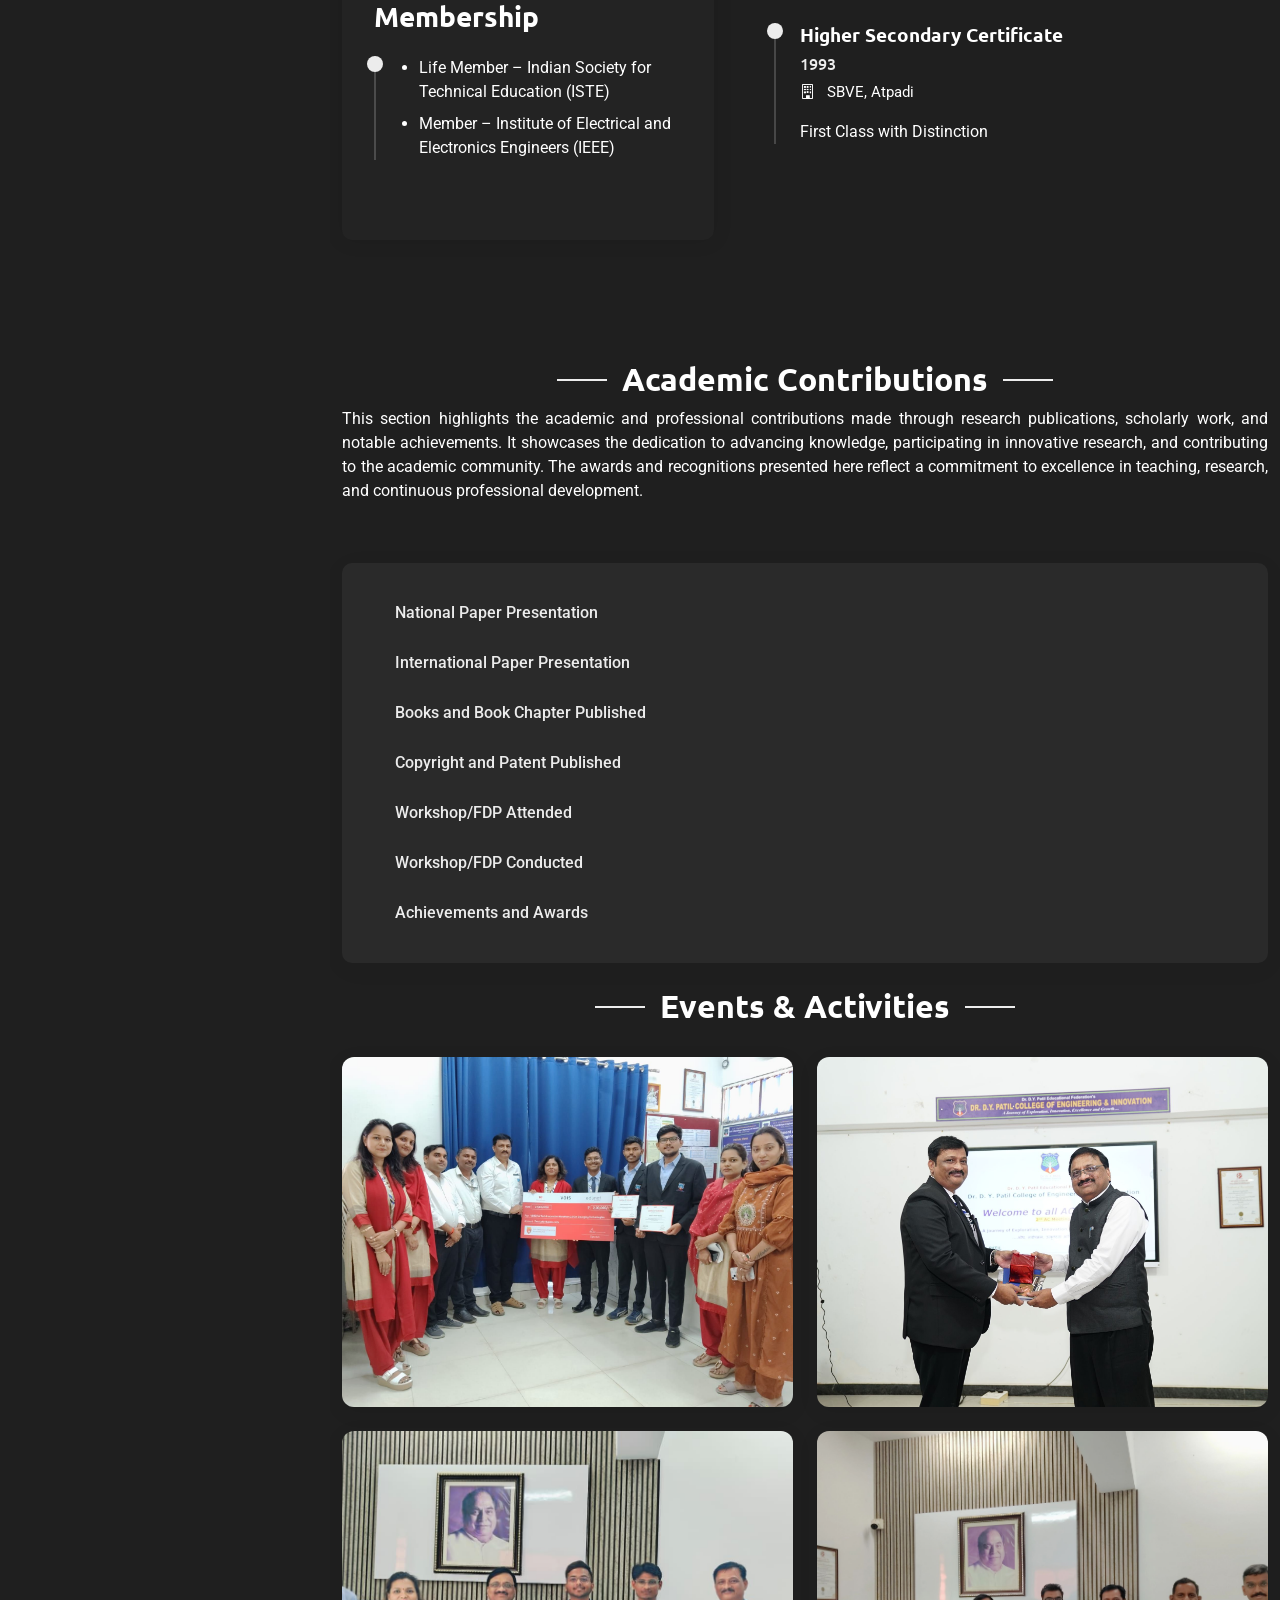
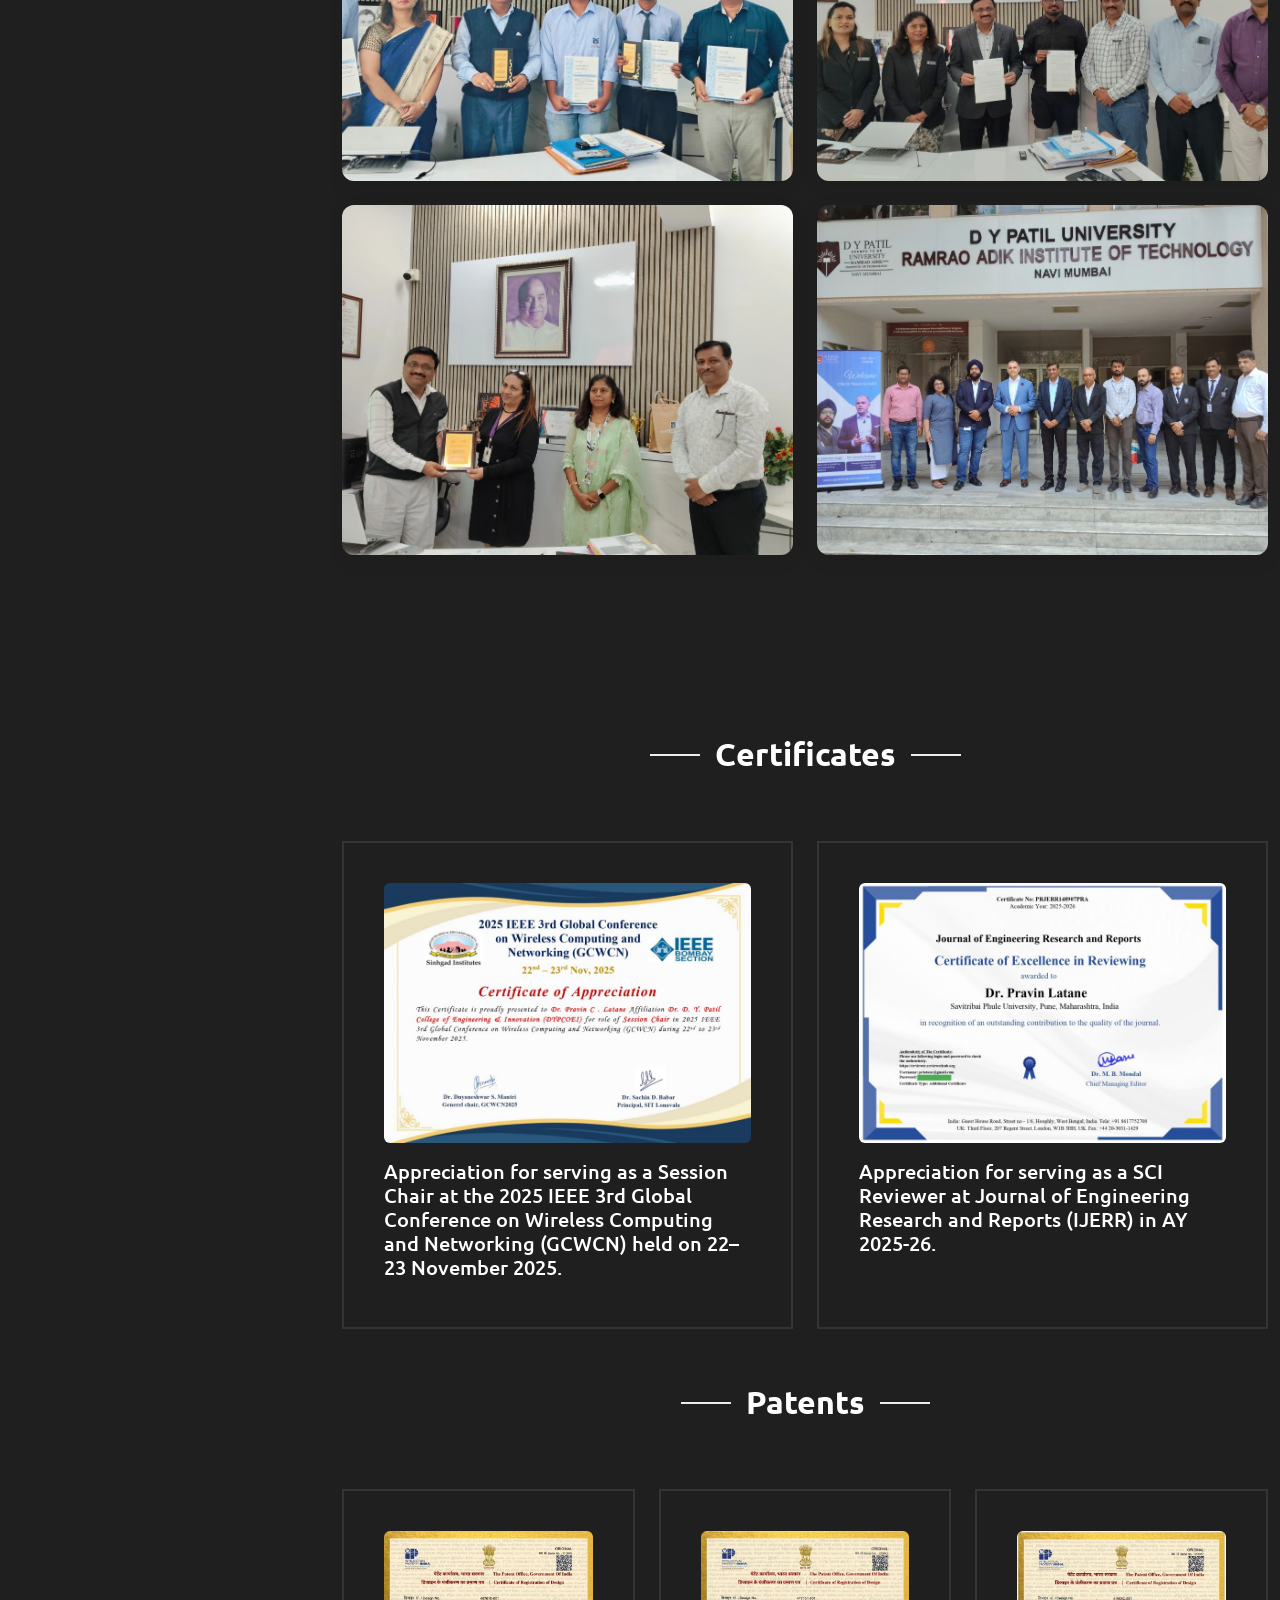
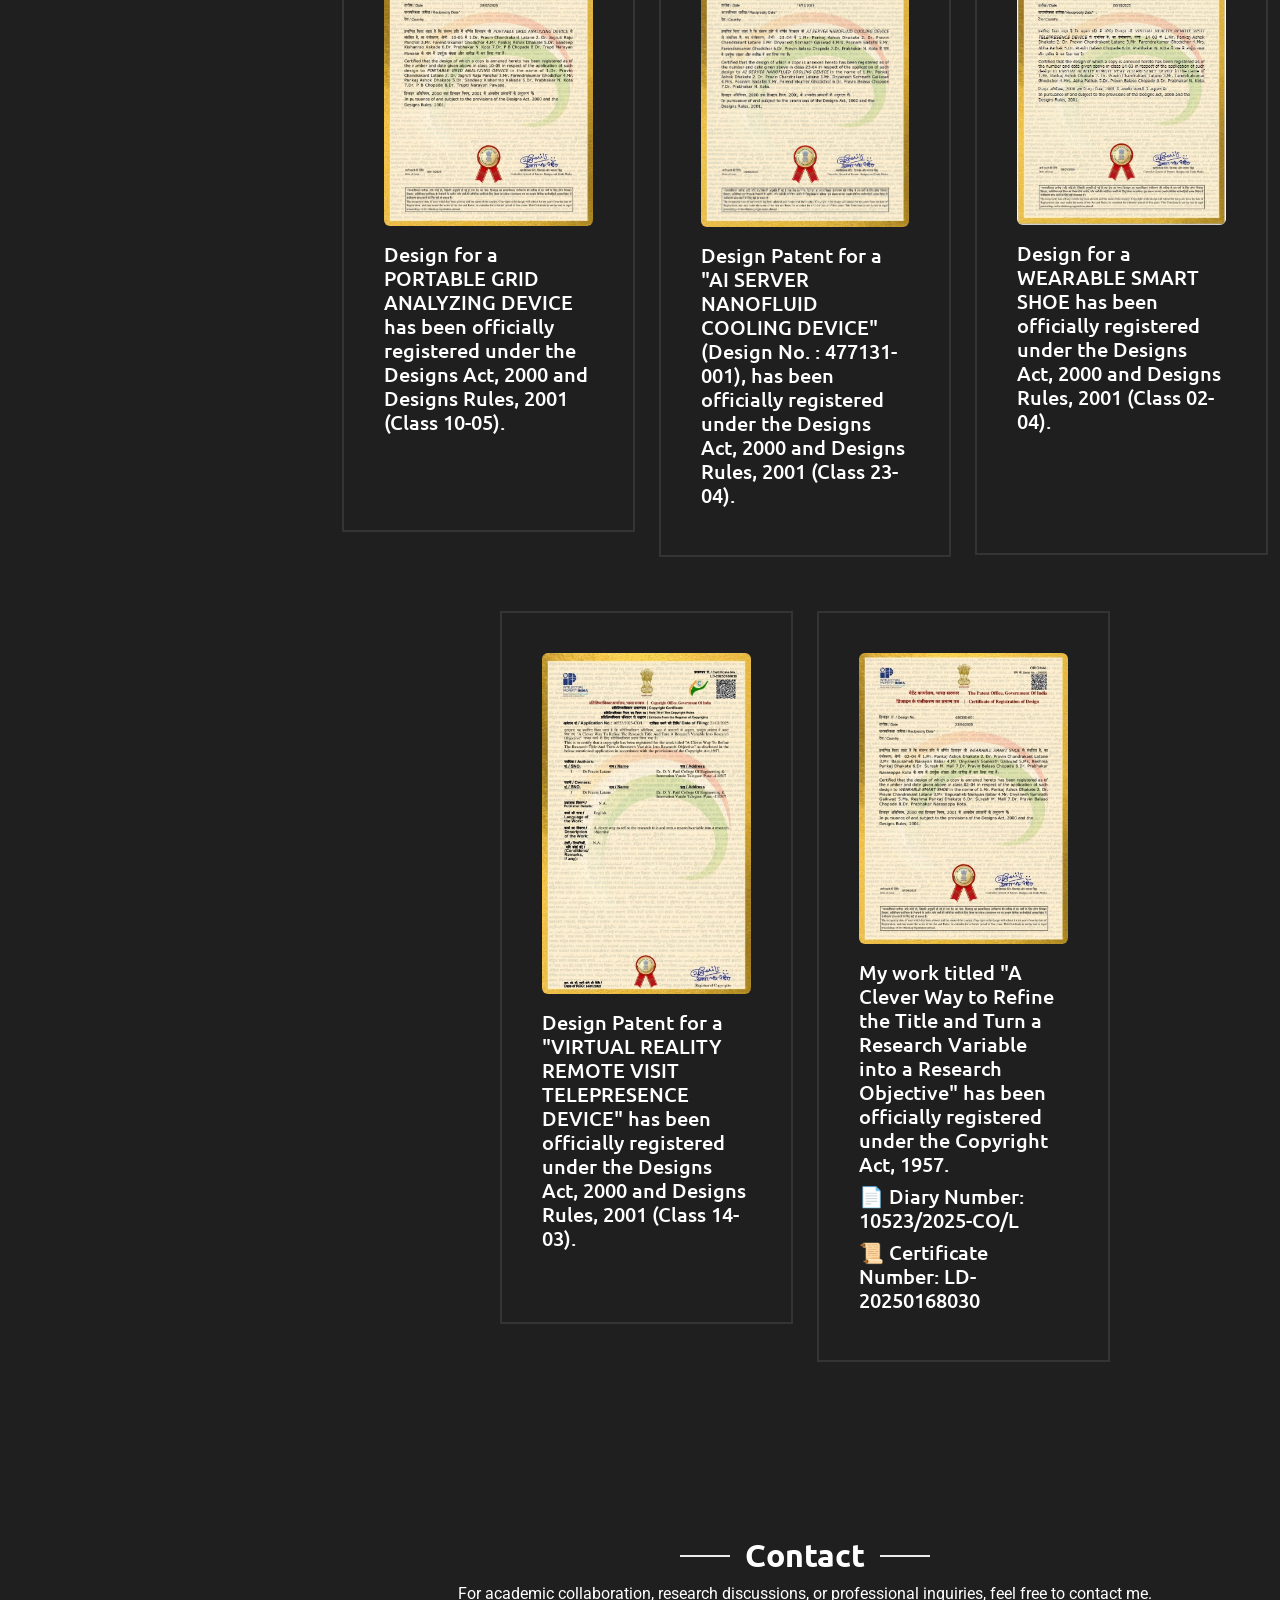
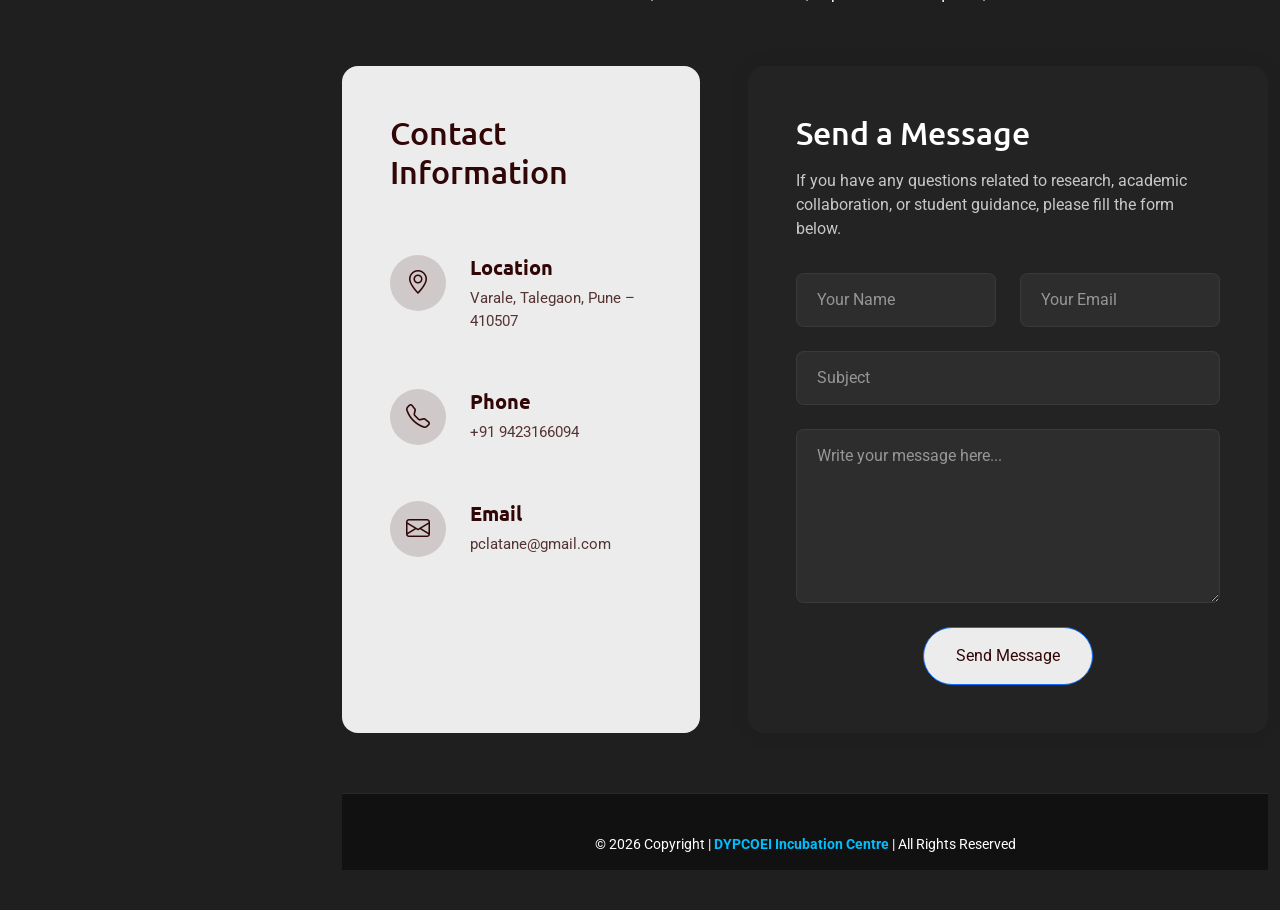
==== commit 3789802a: "." ====
--- a/index.html
+++ b/index.html
@@ -75,7 +75,7 @@
 
 <li>
 <a href="#resume">
-<i class="bi bi-file-earmark-text navicon"></i> Resume
+<i class="bi bi-file-earmark-text navicon"></i> Curriculum Vitae
 </a>
 </li>
 
@@ -141,7 +141,7 @@
 
 <div class="hero-text">
 
-<h2><span class="accent-text">Dr. Pravin C. Latane</span></h2>
+<h2><span class="accent-text">DR. PRAVIN C. LATANE</span></h2>
 
 <p class="lead">
 I'm a 
@@ -149,10 +149,16 @@
 data-typed-items="Professor, Dean Academics, Researcher, Mentor">
 </span>
 </p>
-
+<br>
 <p class="description" style="text-align: justify;">
 Professor and Dean Academics at Dr. D. Y. Patil College of Engineering and Innovation, Pune, with over 25 years of academic experience in Electronics and Communication Engineering. My work focuses on research, innovation, and mentoring students in emerging areas such as Internet of Things, Embedded Systems, Wireless Sensor Networks, and Antenna Design.
 </p>
+<h3>Objective</h3>
+<p class="description" style="text-align: justify;">
+Considering success as a process and not an event, I continuously invest time to develop the 
+positive attitude to expose the best of me in the demanding corporate world for the sake of 
+students.</p>
+<br>
 
 <div class="hero-actions">
 <a href="#portfolio" class="btn btn-primary">View My Work</a>
@@ -263,8 +269,8 @@
 <div class="cta-section">
 
 <a href="assets/img/One Pg CV_PCL_DYPCOEI.pdf" class="btn btn-primary" target="_blank">
-<i class="bi bi-download"></i>
-View Resume
+<i class="bi bi-eye"></i>
+View CV
 </a>
 
 </div>
@@ -502,7 +508,7 @@
 
 <!-- Section Title -->
 <div class="container section-title" data-aos="fade-up">
-  <h2>Resume</h2>
+  <h2>Curriculum Vitae</h2>
   <p style="text-align: justify;">This section highlights my academic qualifications, professional experience, research contributions, and achievements throughout my career in engineering education and research.</p>
 </div>
 
@@ -873,7 +879,7 @@
           
           <h5 class="mt-3 text-justify">
             Appreciation for serving as a SCI Reviewer at Journal of Engineering Research and Reports (IJERR) in AY 2025-26.
-          </h5>
+          </h5><br>
         </div>
       </div>
 
@@ -900,6 +906,9 @@
           
           <h5 class="mt-3 text-justify">
             Design for a PORTABLE GRID ANALYZING DEVICE has been officially registered under the Designs Act, 2000 and Designs Rules, 2001 (Class 10-05).
+            <br>
+            <br>
+            <br>
           </h5>
         </div>
       </div>
@@ -916,7 +925,7 @@
           </div>
           
           <h5 class="mt-3 text-justify">
-            Design for a WEARABLE SMART SHOE has been officially registered under the Designs Act, 2000 and Designs Rules, 2001 (Class 02-04).
+            Design Patent for a "AI SERVER NANOFLUID COOLING DEVICE" (Design No. : 477131-001), has been officially registered under the Designs Act, 2000 and Designs Rules, 2001 (Class 23-04).
           </h5>
         </div>
       </div>
@@ -934,6 +943,7 @@
          
           <h5 class="mt-3 text-justify">
             Design for a WEARABLE SMART SHOE has been officially registered under the Designs Act, 2000 and Designs Rules, 2001 (Class 02-04).
+            <br><br><br><br>
           </h5>
         </div>
       </div>
@@ -958,7 +968,7 @@
           <h5 class="mt-3 text-justify">
            Design Patent for a "VIRTUAL REALITY REMOTE VISIT
 TELEPRESENCE DEVICE" has been officially registered under the Designs Act, 2000 and Designs Rules, 2001 (Class 14-03).
-          </h5>
+          </h5><br>
         </div>
       </div>
 
@@ -977,9 +987,10 @@
          
           <h5 class="mt-3 text-justify">
            My work titled "A Clever Way to Refine the Title and Turn a Research Variable into a Research Objective" has been officially registered under the Copyright Act, 1957.
-
-📄 Diary Number: 10523/2025-CO/L
-📜 Certificate Number: LD-20250168030
+</h5>
+<h5>📄 Diary Number: 10523/2025-CO/L</h5>
+
+<h5>📜 Certificate Number: LD-20250168030
           </h5>
         </div>
       </div>
@@ -1010,6 +1021,8 @@
 <div class="info-box">
 
 <h3>Contact Information</h3>
+<BR>
+  <br>
 
 <!-- Location -->
 <div class="info-item">
@@ -1026,6 +1039,7 @@
 </p>
 </div>
 </div>
+<br>
 
 <!-- Phone -->
 <div class="info-item">
@@ -1042,6 +1056,7 @@
 </p>
 </div>
 </div>
+<br>
 
 <!-- Email -->
 <div class="info-item">
@@ -1070,7 +1085,7 @@
 <h3>Send a Message</h3>
 <p>If you have any questions related to research, academic collaboration, or student guidance, please fill the form below.</p>
 
-<form action="https://formsubmit.co/anishapriya106@gmail.com" method="POST">
+<form action="https://formsubmit.co/pclatane@gmail.com" method="POST">
 
 <!-- FormSubmit Settings -->
 <input type="hidden" name="_captcha" value="false">
@@ -1117,11 +1132,15 @@
 
   <footer id="footer" class="footer position-relative">
 <div class="container">
-      <div class="copyright text-center ">
-        <p>© <span>Copyright</span> <strong class="px-1 sitename">Dr. Pravin Latane</strong>
-          <span>All Rights Reserved</span></p>
-      </div>
-      
+      <div class="copyright text-center">
+<p>
+© 2026 <span>Copyright</span> |
+<a href="https://dypcoeiincubationcentre.com/" target="_blank">
+DYPCOEI Incubation Centre
+</a> |
+<span>All Rights Reserved</span>
+</p>
+</div>
     </div>
 
   </footer>
--- a/assets/css/main.css
+++ b/assets/css/main.css
@@ -2597,4 +2597,21 @@
 
 .contact-info a:hover{
 color:#0d6efd;
+}
+.copyright{
+text-align:center;
+padding:15px;
+background:#111;
+color:white;
+}
+
+.copyright a{
+color:#00bfff;
+text-decoration:none;
+font-weight:bold;
+}
+
+.copyright a:hover{
+text-decoration:underline;
+color:#4facfe;
 }
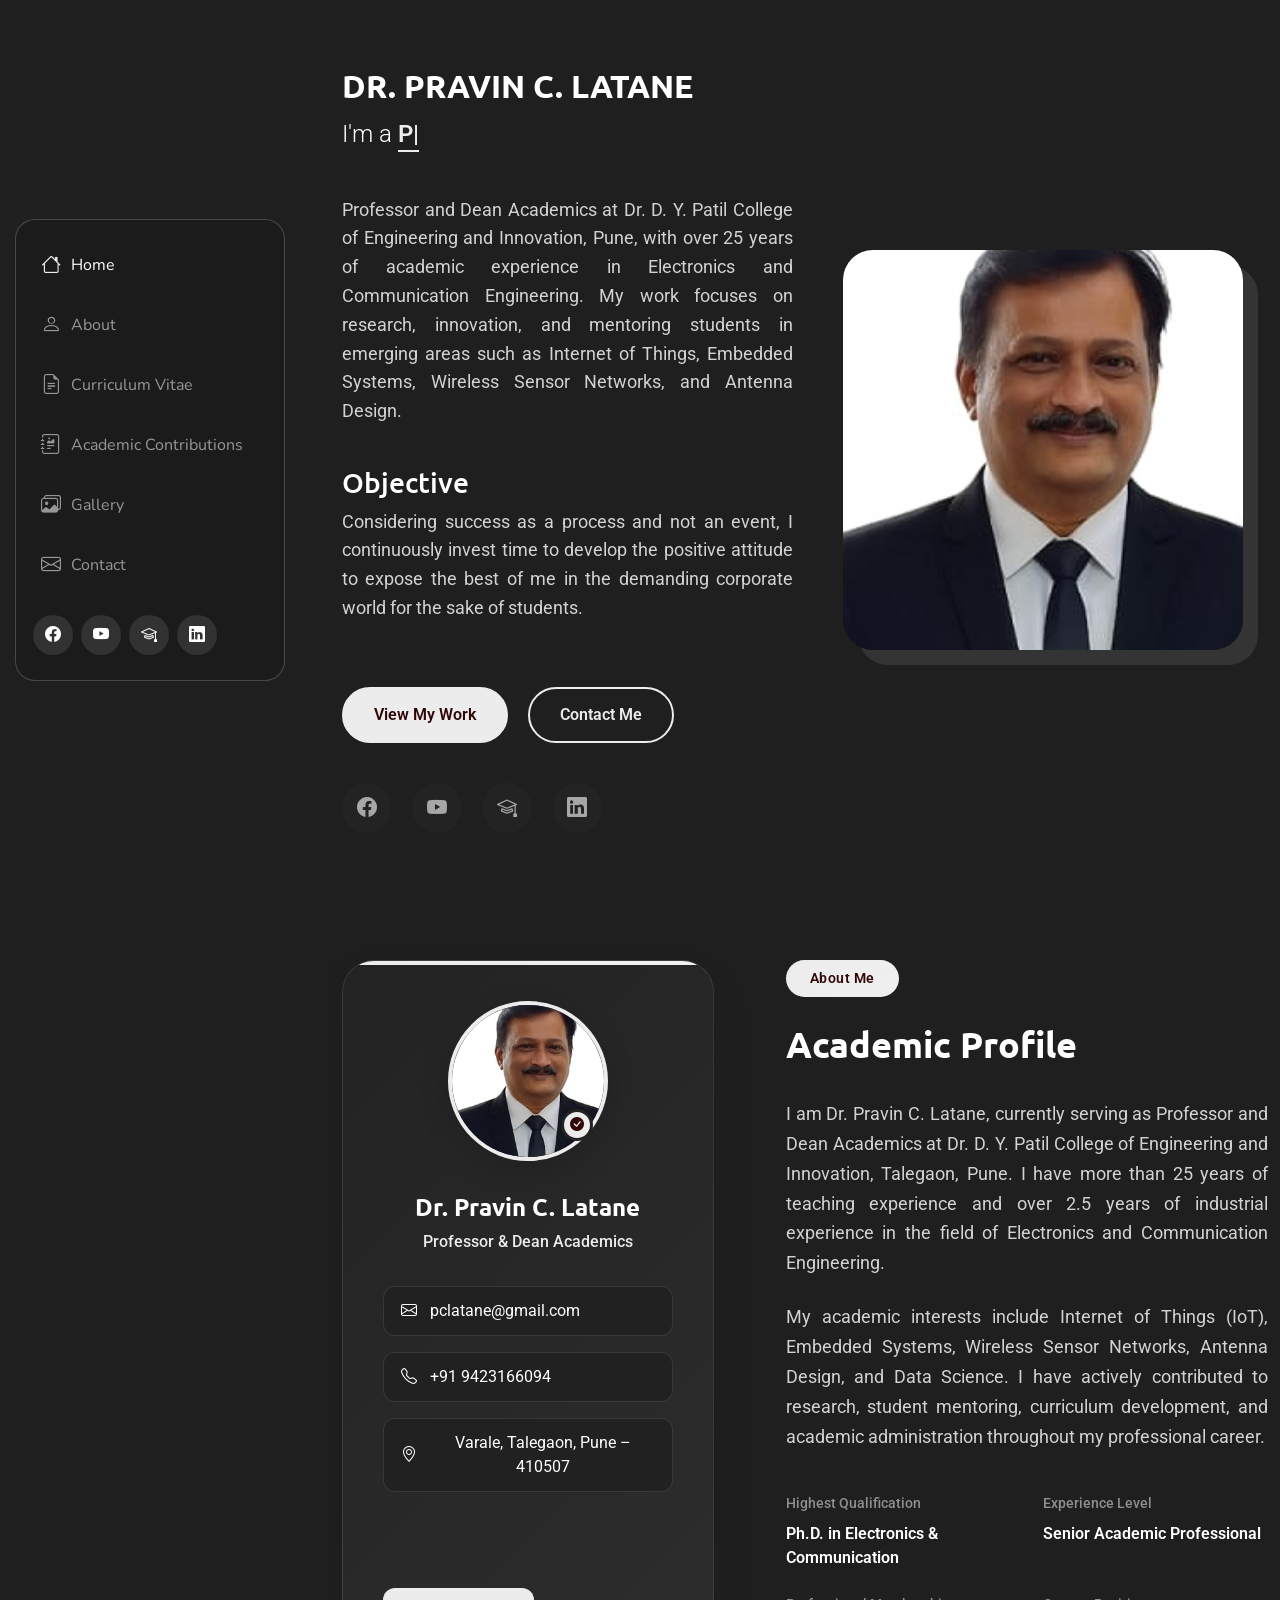
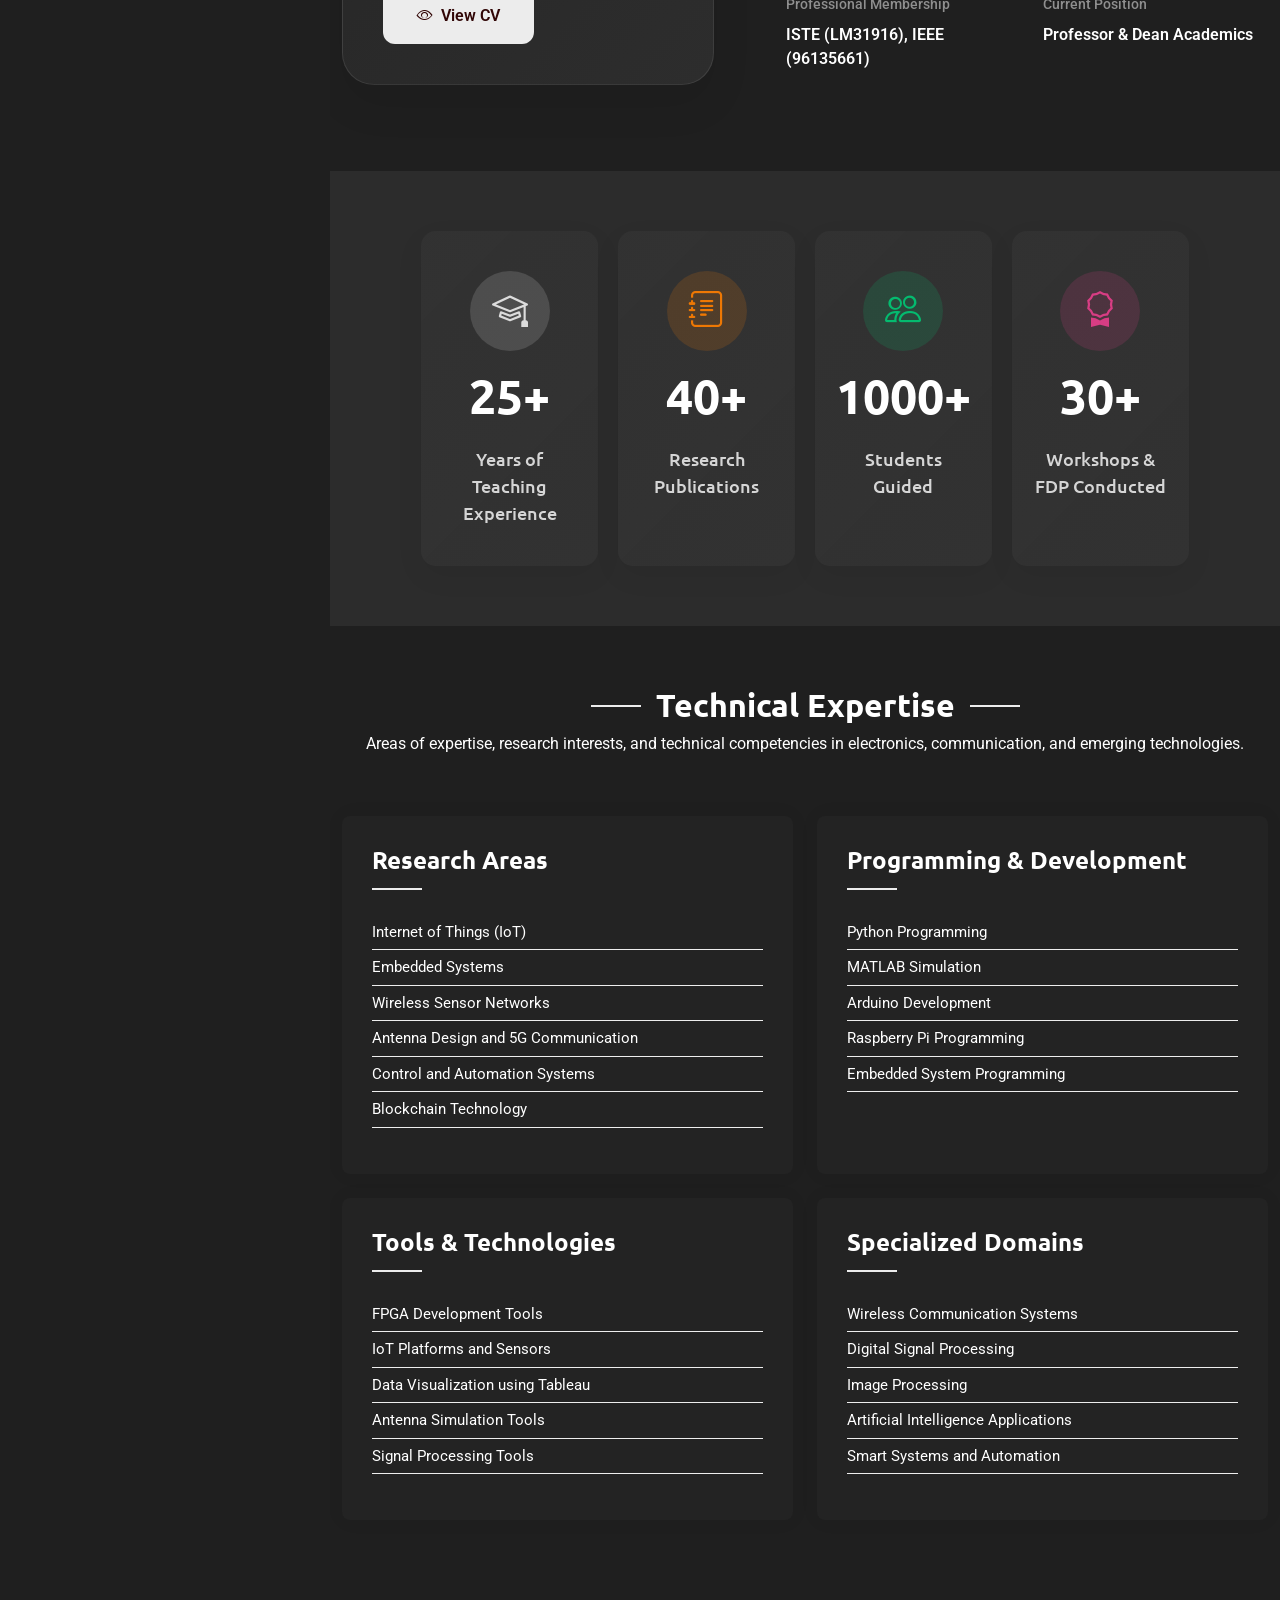
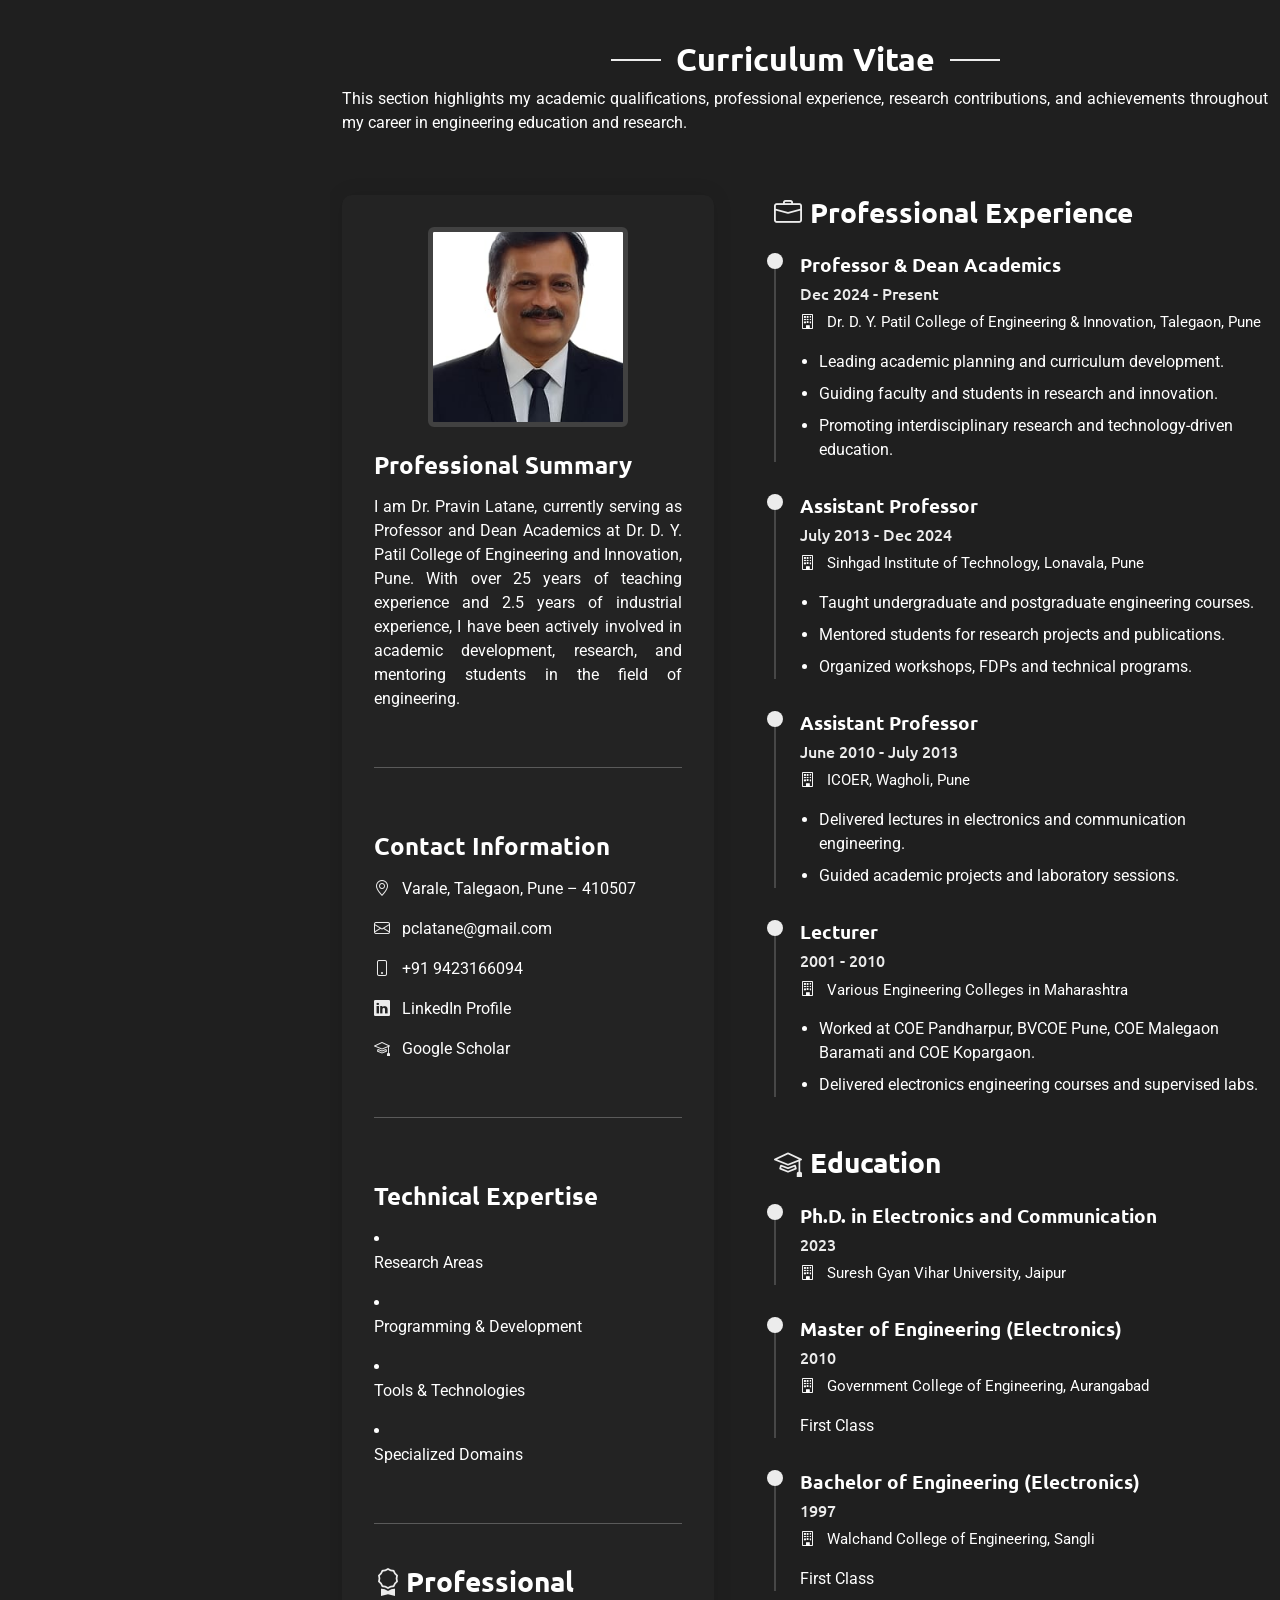
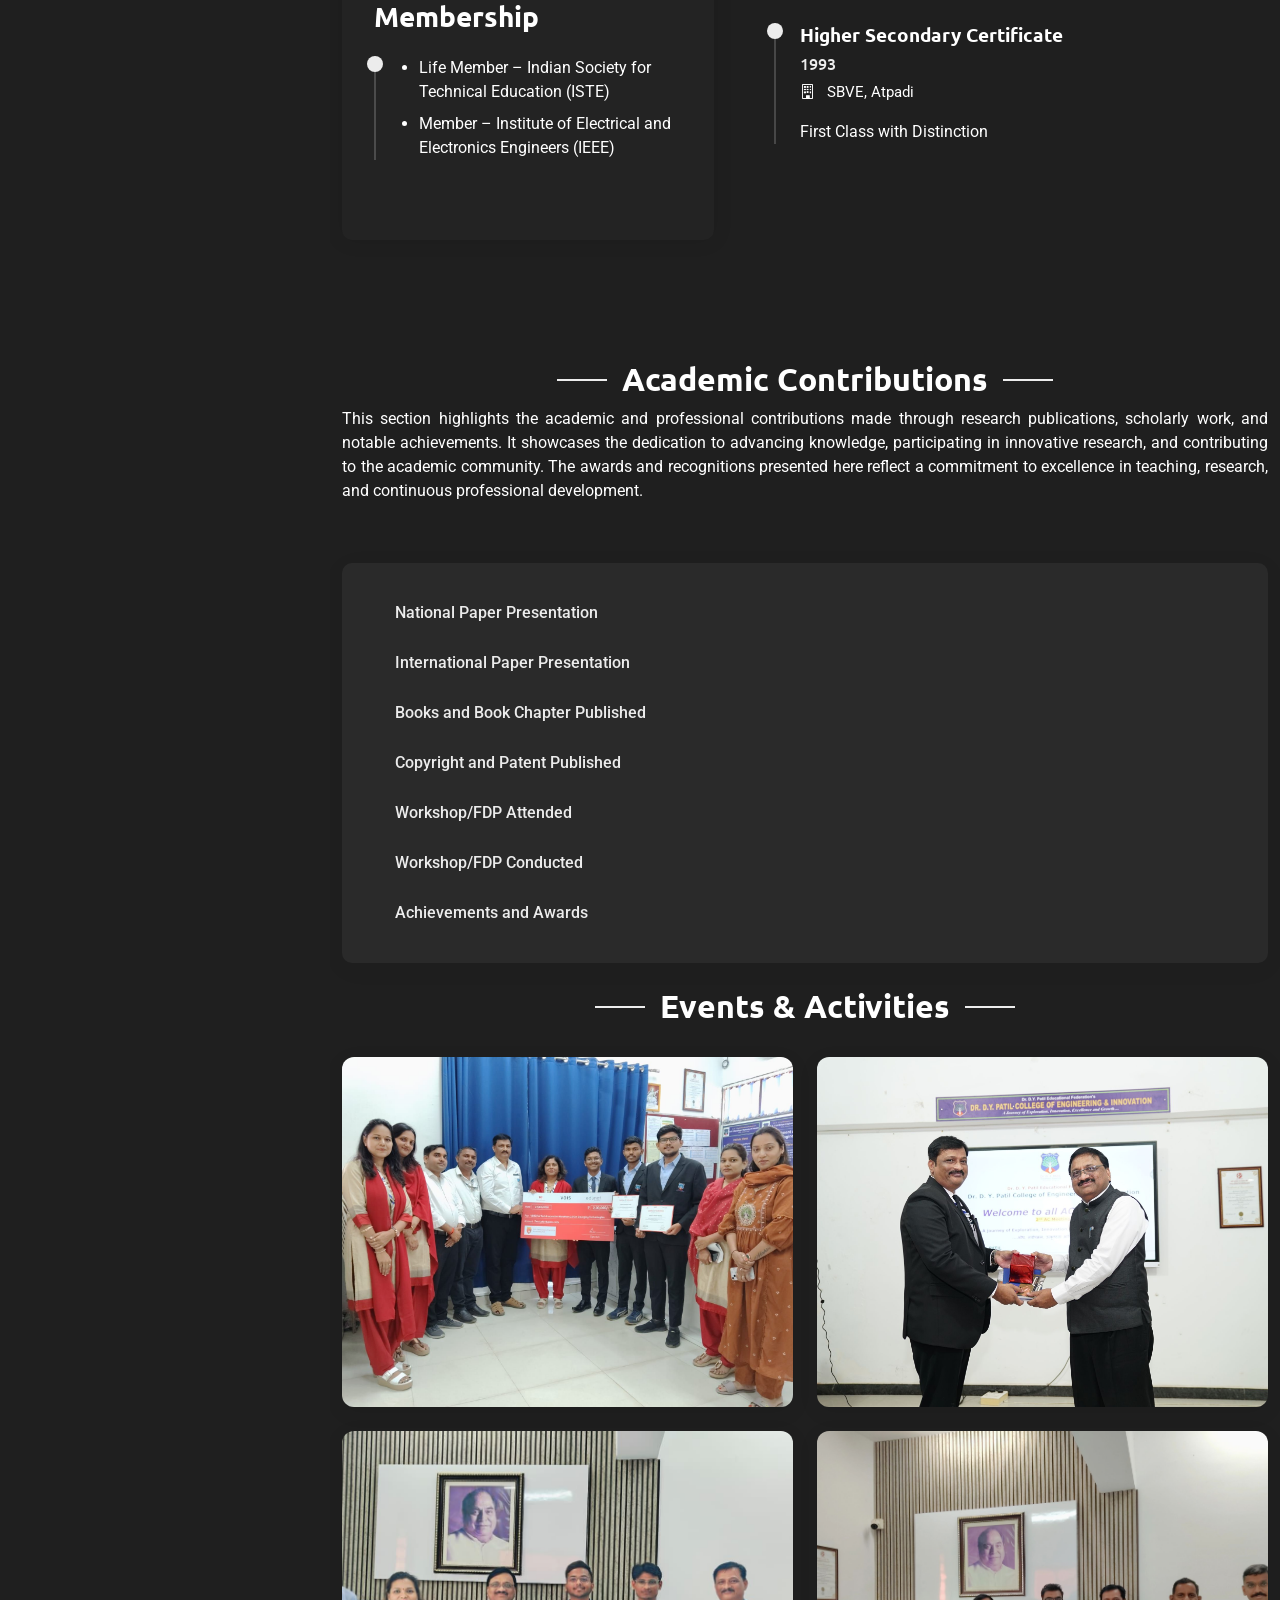
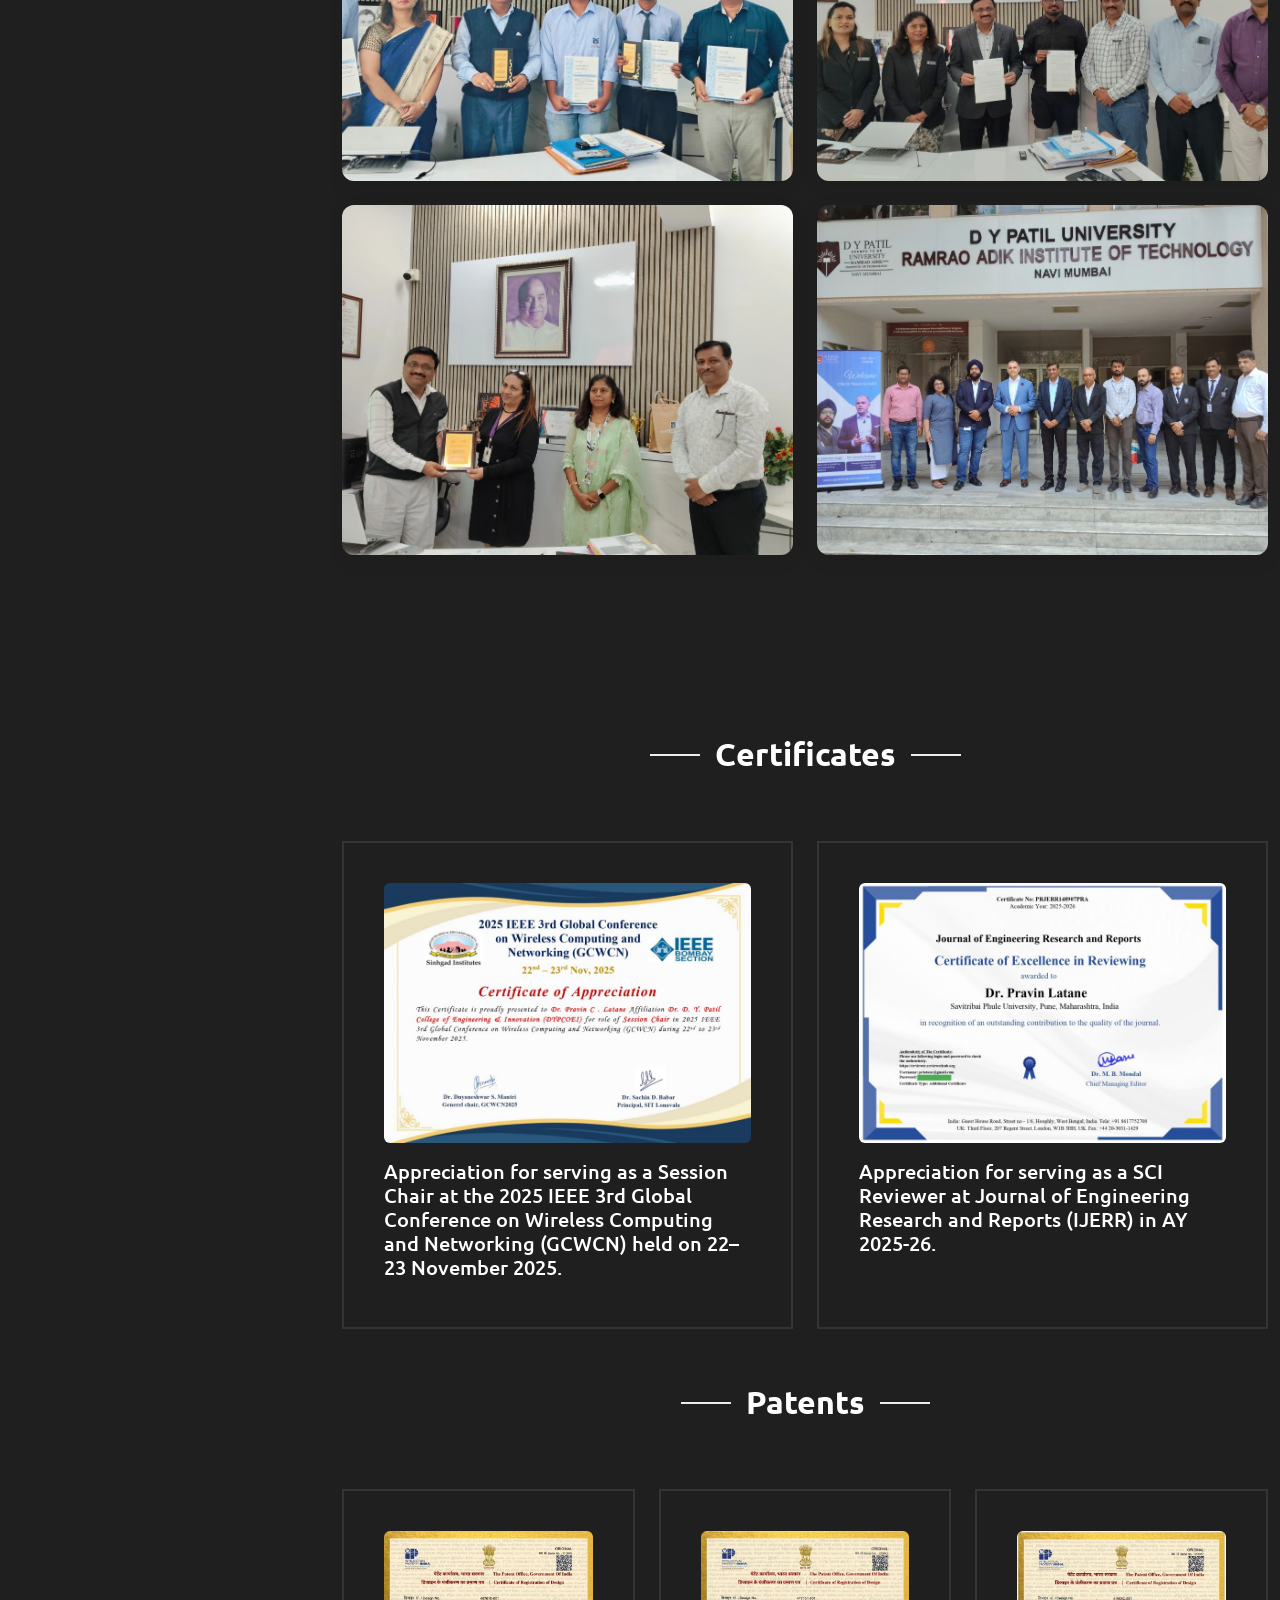
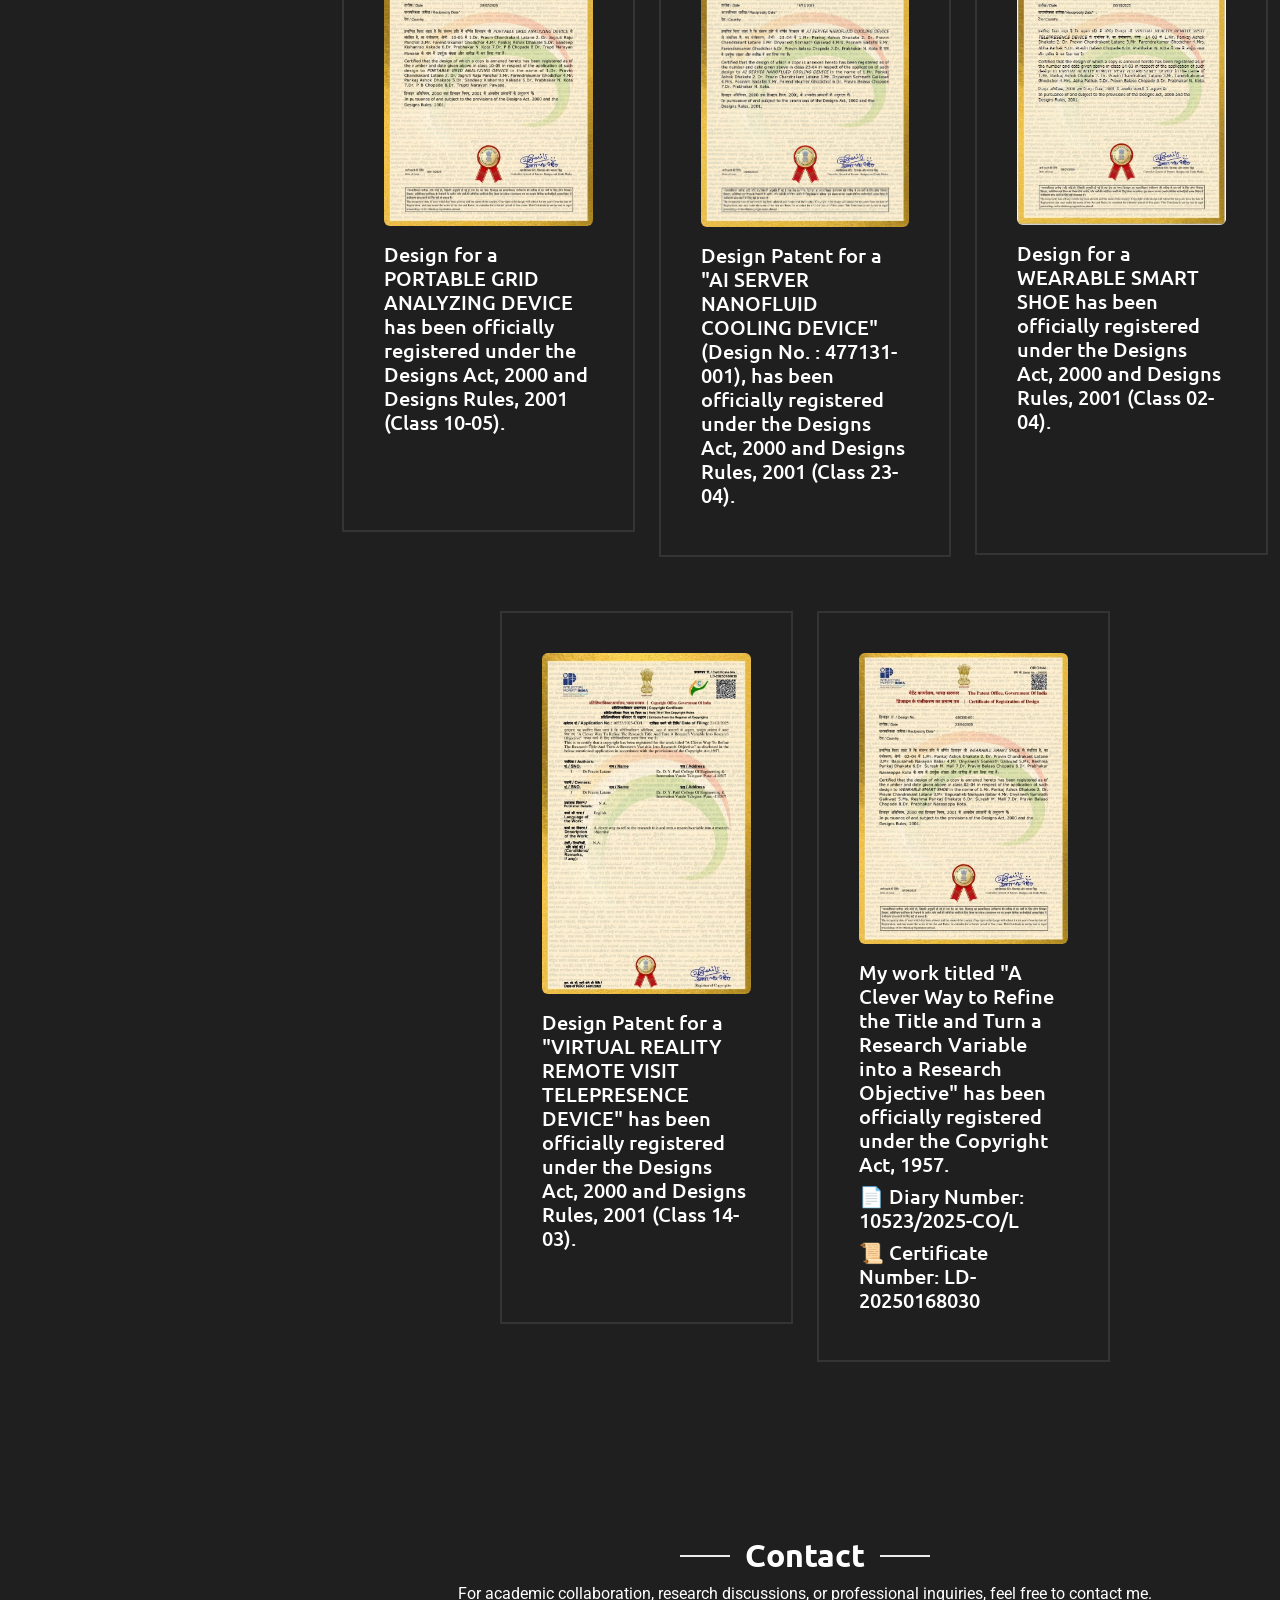
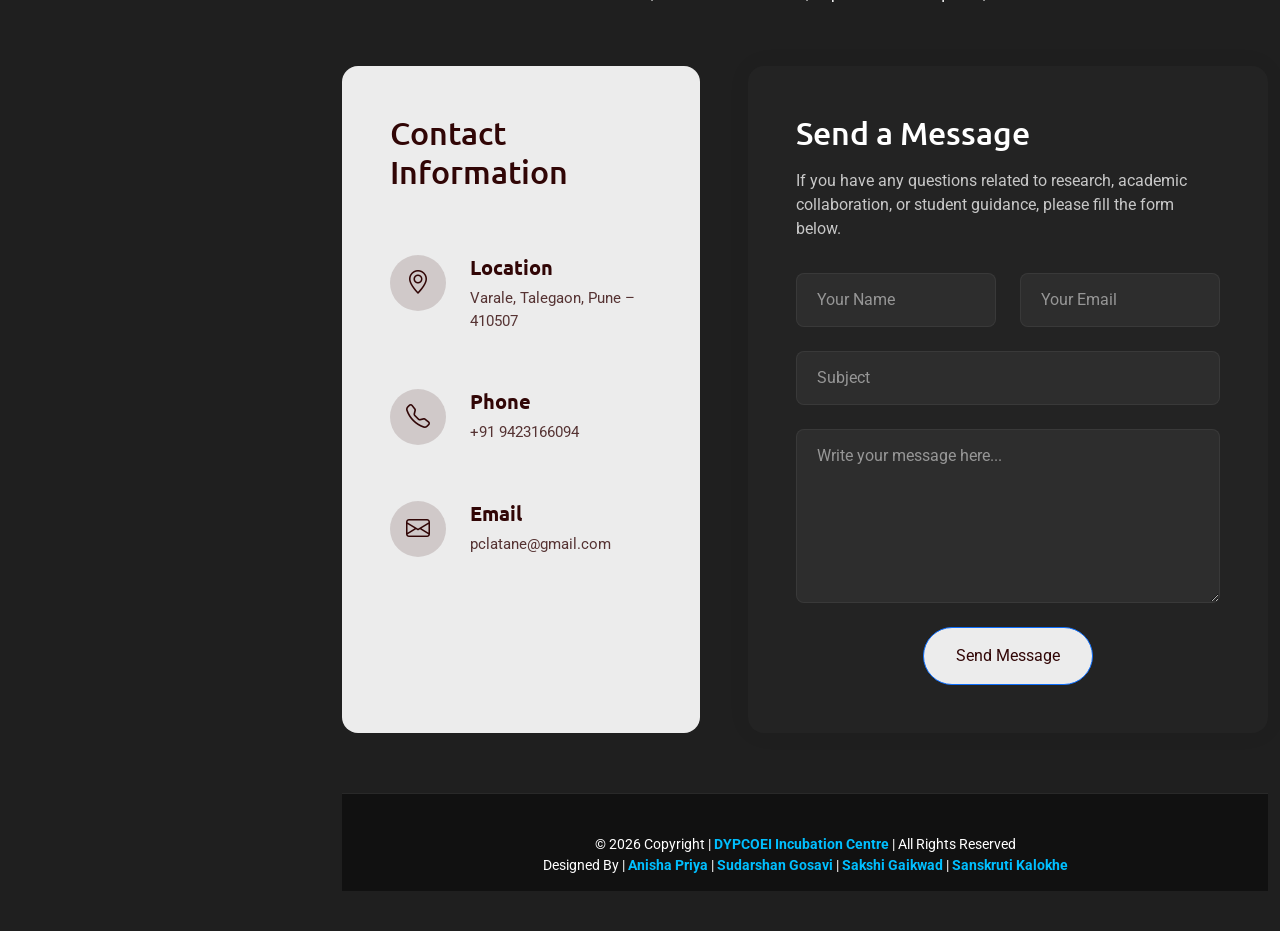
==== commit 0c408afb: "final" ====
--- a/index.html
+++ b/index.html
@@ -1140,6 +1140,21 @@
 </a> |
 <span>All Rights Reserved</span>
 </p>
+
+<p><span>Designed By</span> |
+<a href="https://anishapriya.dypcoeiincubationcentre.com/" target="_blank">
+Anisha Priya
+</a> |
+<a href="https://sudarshangosavi.dypcoeiincubationcentre.com/" target="_blank">
+Sudarshan Gosavi
+</a> |
+<a href="https://sakshigaikwad.dypcoeiincubationcentre.com/" target="_blank">
+Sakshi Gaikwad
+</a> |
+<a href="https://sanskrutikalokhe.dypcoeiincubationcentre.com/" target="_blank">
+Sanskruti Kalokhe
+</a> 
+</p>
 </div>
     </div>
 
